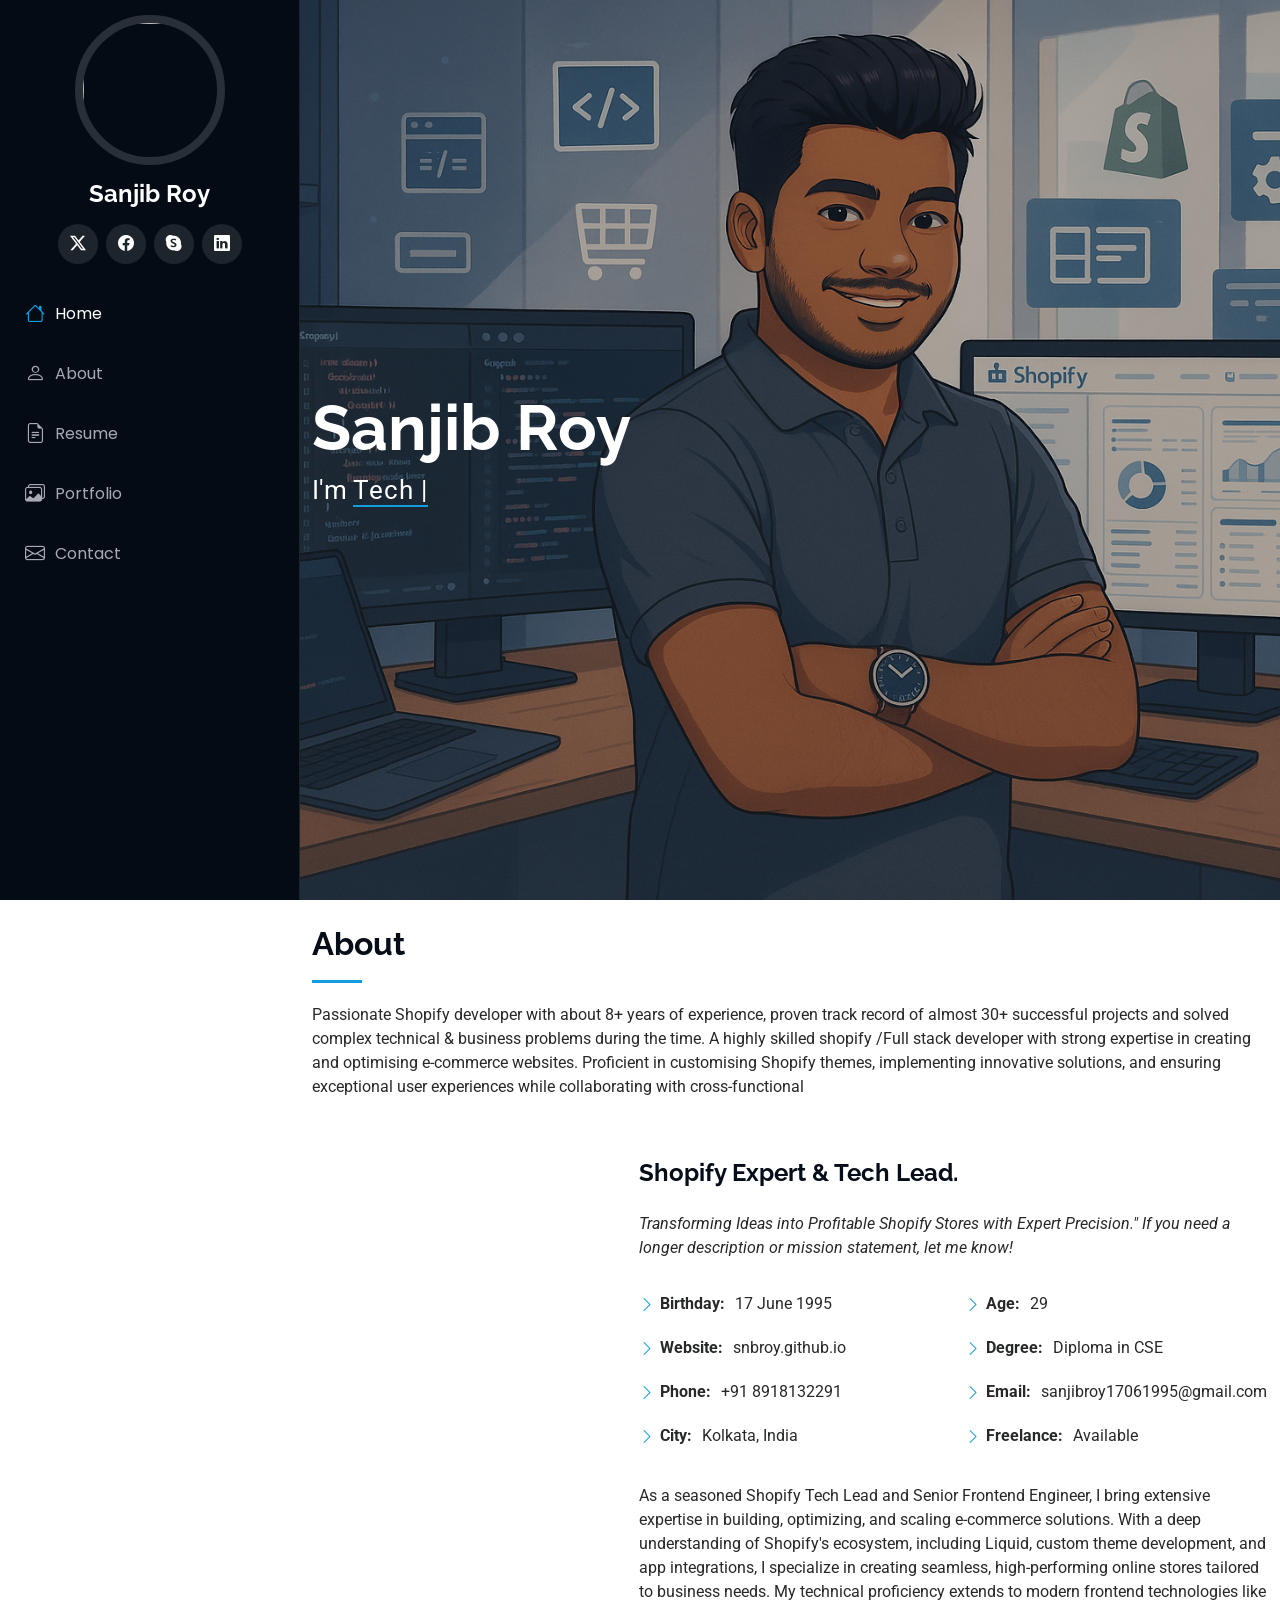
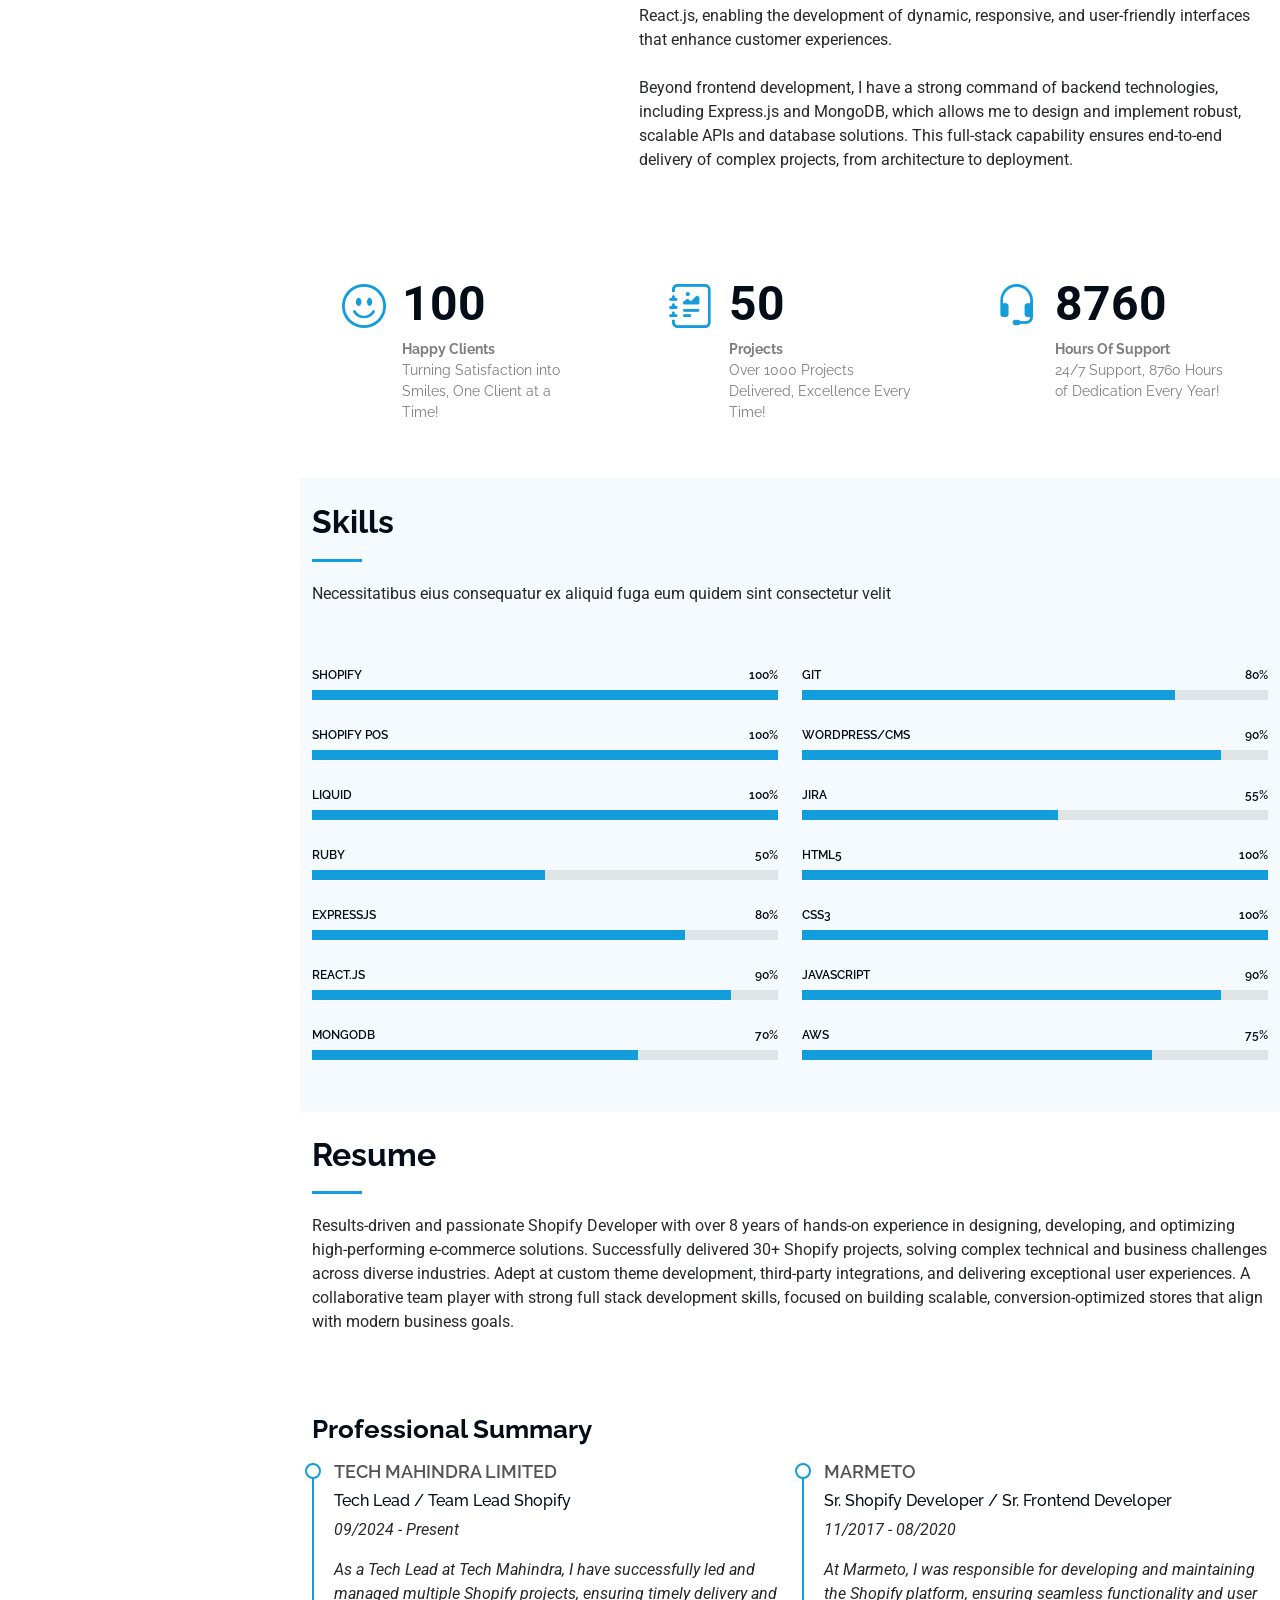
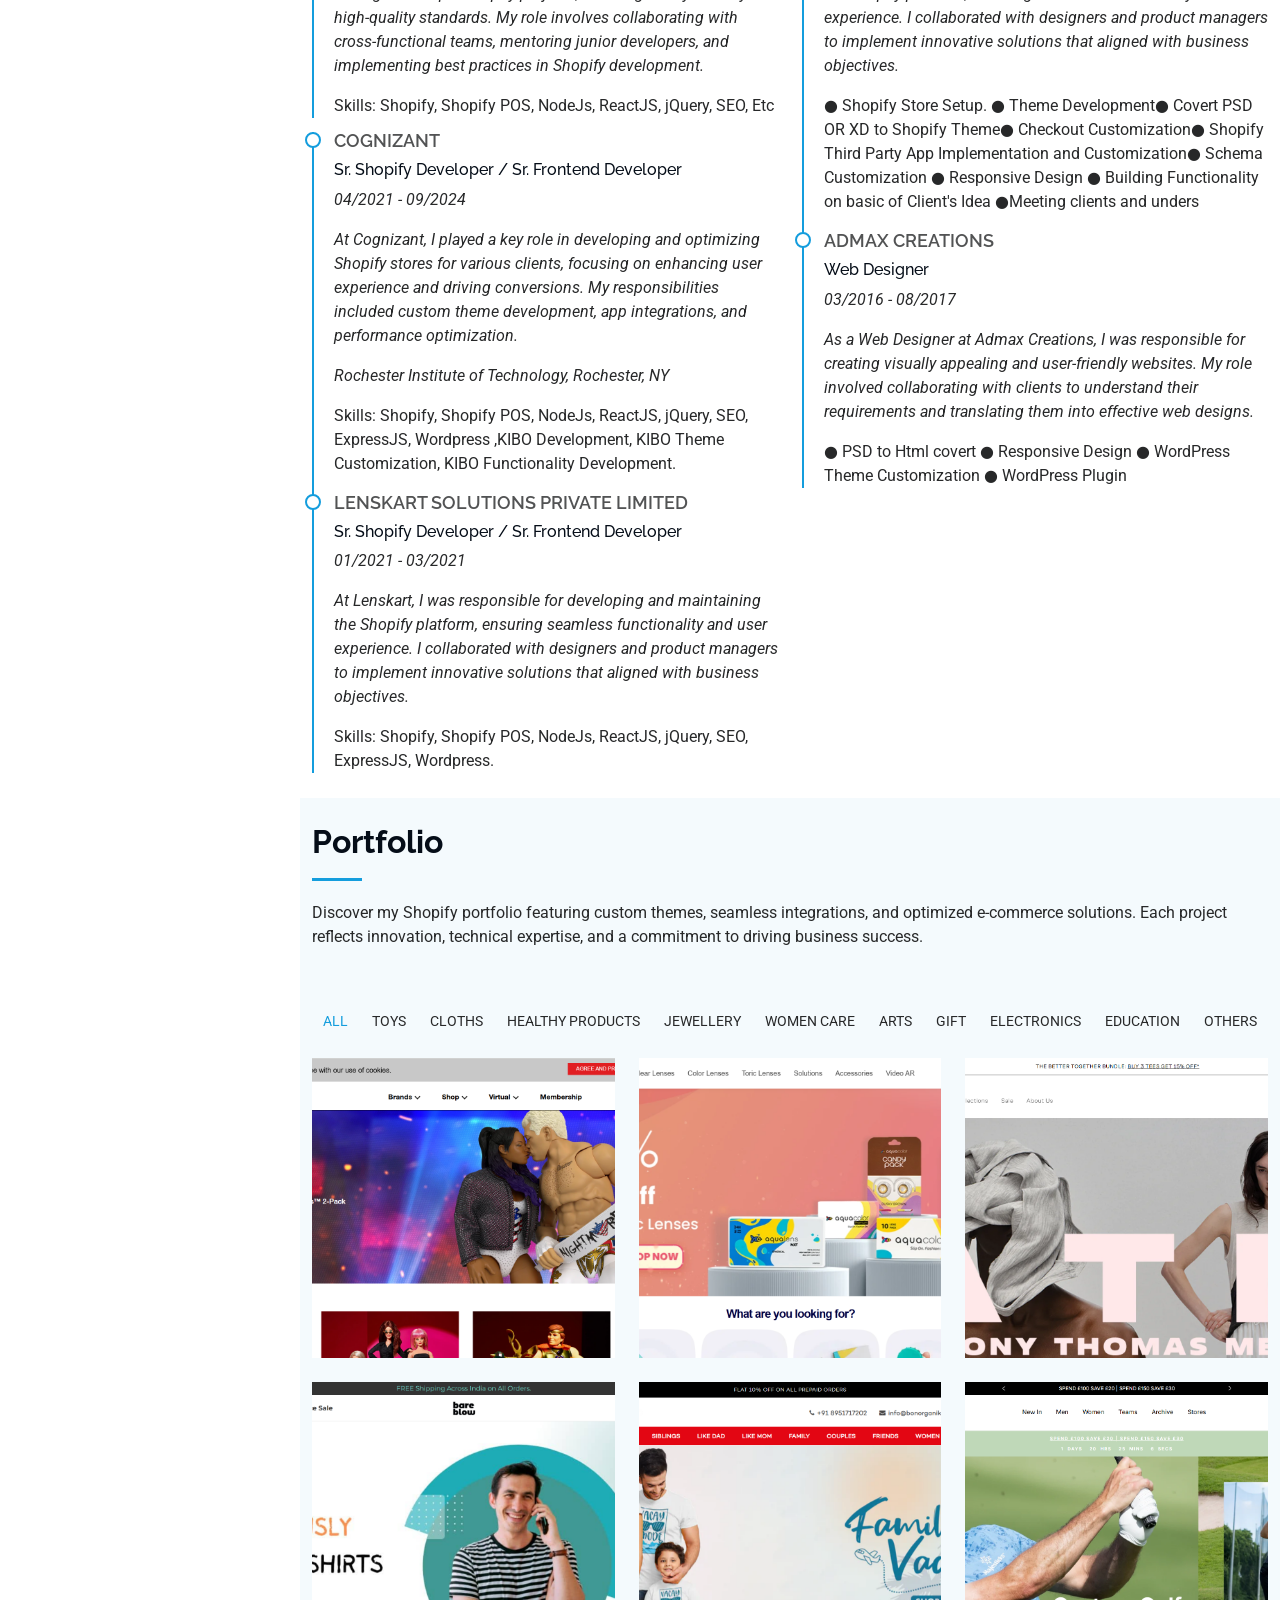
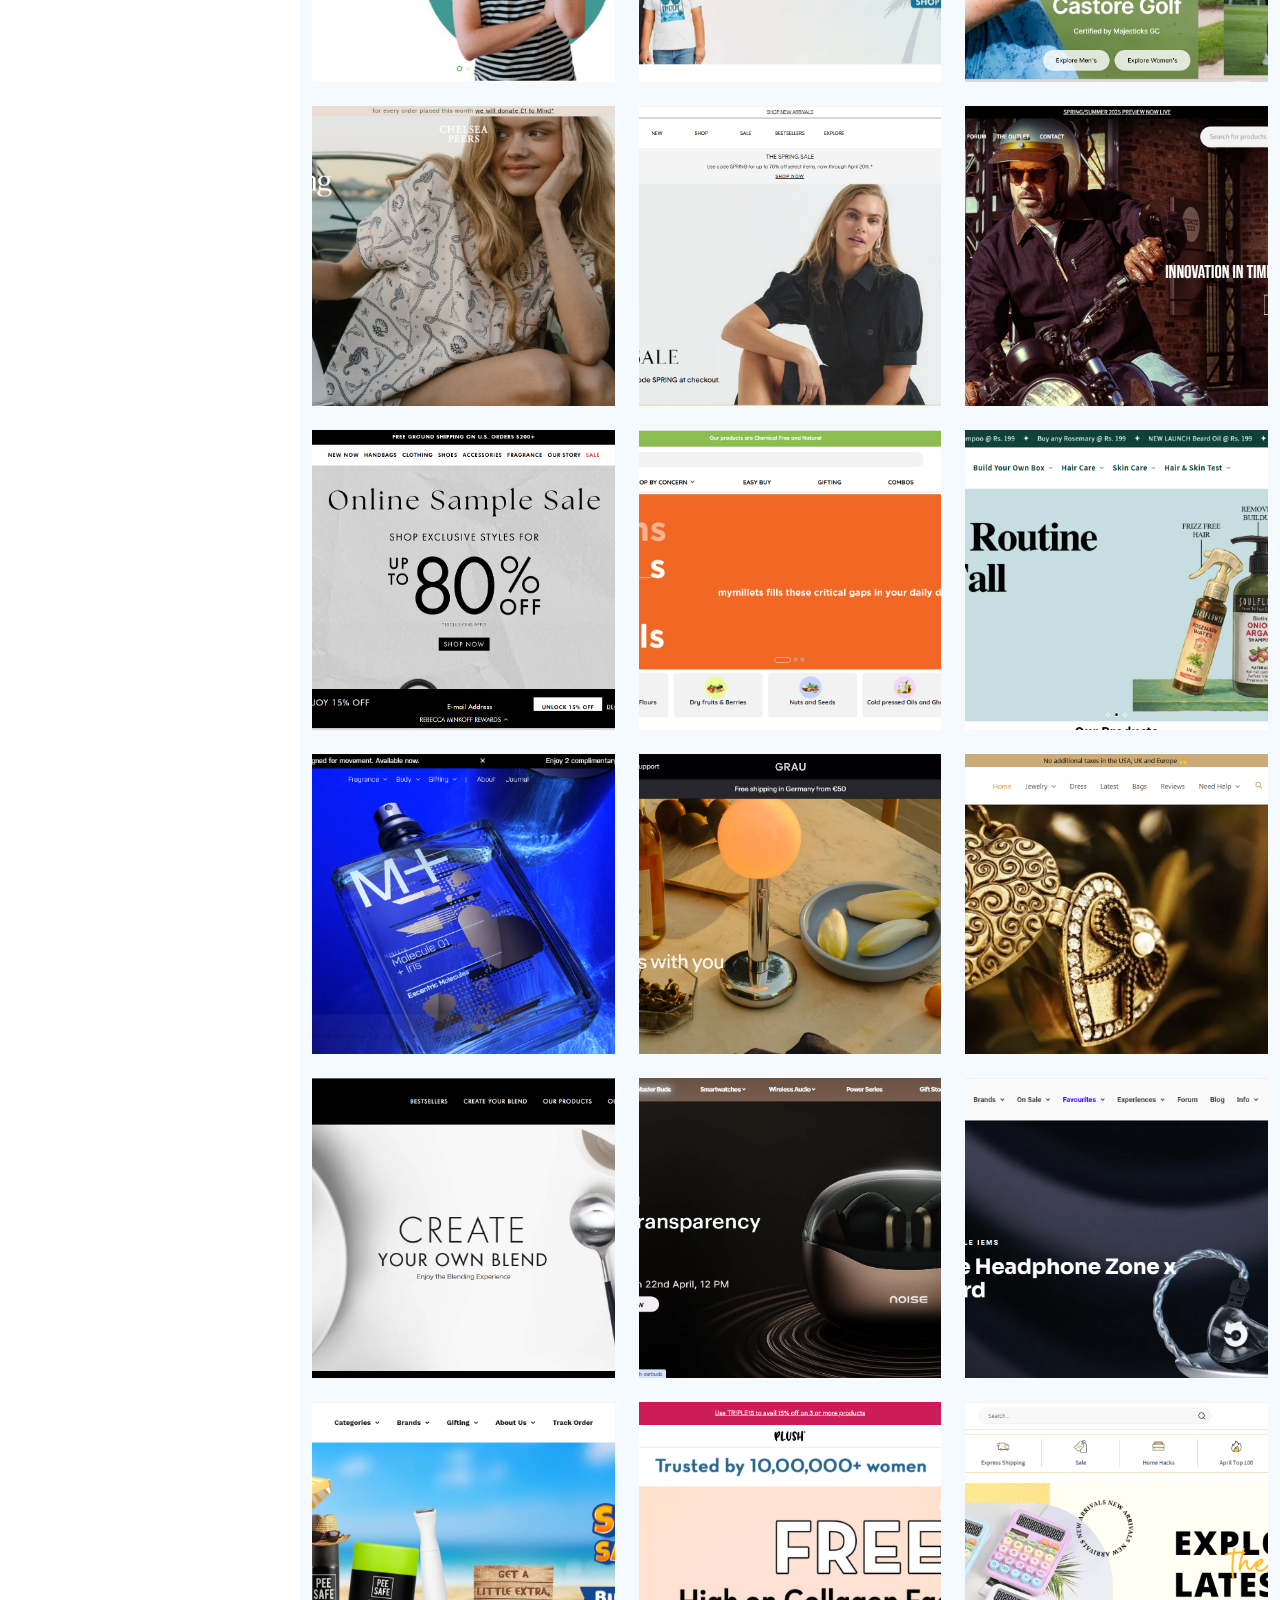
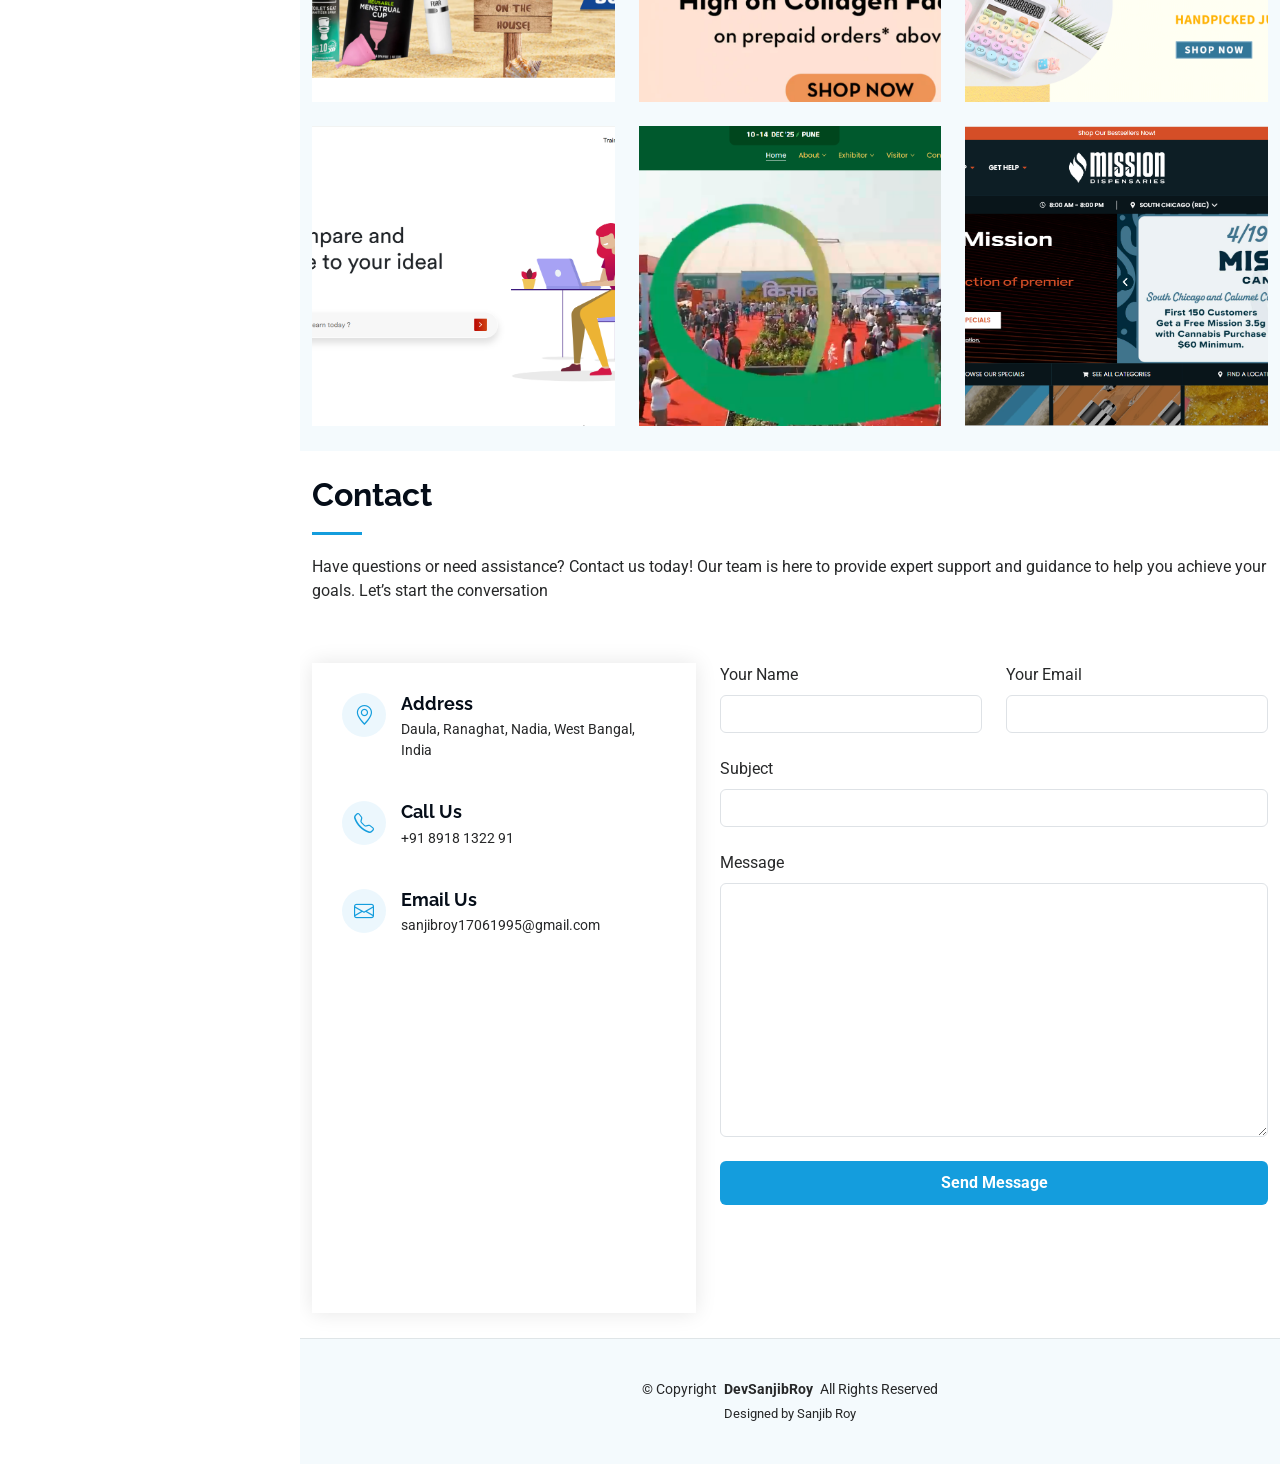
==== index.html @ a6d6879d "Initial commit" ====
<!DOCTYPE html>
<html lang="en">

<head>
  <meta charset="utf-8">
  <meta content="width=device-width, initial-scale=1.0" name="viewport">
  <title>SANJIB ROY</title>
  <meta content="" name="description">
  <meta content="" name="keywords">

  <!-- Favicons -->
  <link href="assets/img/Logo/logob.png" rel="icon">
  <link href="assets/img/Logo/logob.png" rel="apple-touch-icon">

  <!-- Fonts -->
  <link href="https://fonts.googleapis.com" rel="preconnect">
  <link href="https://fonts.gstatic.com" rel="preconnect" crossorigin>
  <link
    href="https://fonts.googleapis.com/css2?family=Roboto:ital,wght@0,100;0,300;0,400;0,500;0,700;0,900;1,100;1,300;1,400;1,500;1,700;1,900&family=Poppins:ital,wght@0,100;0,200;0,300;0,400;0,500;0,600;0,700;0,800;0,900;1,100;1,200;1,300;1,400;1,500;1,600;1,700;1,800;1,900&family=Raleway:ital,wght@0,100;0,200;0,300;0,400;0,500;0,600;0,700;0,800;0,900;1,100;1,200;1,300;1,400;1,500;1,600;1,700;1,800;1,900&display=swap"
    rel="stylesheet">

  <!-- Vendor CSS Files -->
  <link href="assets/vendor/bootstrap/css/bootstrap.min.css" rel="stylesheet">
  <link href="assets/vendor/bootstrap-icons/bootstrap-icons.css" rel="stylesheet">
  <link href="assets/vendor/aos/aos.css" rel="stylesheet">
  <link href="assets/vendor/glightbox/css/glightbox.min.css" rel="stylesheet">
  <link href="assets/vendor/swiper/swiper-bundle.min.css" rel="stylesheet">

  <!-- Main CSS File -->
  <link href="assets/css/main.css" rel="stylesheet">

</head>

<body class="index-page">

  <header id="header" class="header dark-background d-flex flex-column">
    <i class="header-toggle d-xl-none bi bi-list"></i>

    <div class="profile-img">
      <img src="assets/img/my-profile-img.jpg" alt="" class="img-fluid rounded-circle">
    </div>

    <a href="index.html" class="logo d-flex align-items-center justify-content-center">
      <!-- Uncomment the line below if you also wish to use an image logo -->
      <!-- <img src="assets/img/Logo/logob.png" alt=""> -->
      <h1 class="sitename">Sanjib Roy</h1>
    </a>

    <div class="social-links text-center">
      <a href="https://x.com/SanjibRoy133916" class="twitter"><i class="bi bi-twitter-x"></i></a>
      <a href="https://www.facebook.com/profile.php?id=61566955002980" class="facebook"><i class="bi bi-facebook"></i></a>
      <a href="live:.cid.7a4bb0bb41f793a1" class="google-plus"><i class="bi bi-skype"></i></a>
      <a href="https://www.linkedin.com/in/sanjib-r-834947100/" class="linkedin"><i class="bi bi-linkedin"></i></a>
    </div>

    <nav id="navmenu" class="navmenu">
      <ul>
        <li><a href="#hero" class="active"><i class="bi bi-house navicon"></i>Home</a></li>
        <li><a href="#about"><i class="bi bi-person navicon"></i> About</a></li>
        <li><a href="#resume"><i class="bi bi-file-earmark-text navicon"></i> Resume</a></li>
        <li><a href="#portfolio"><i class="bi bi-images navicon"></i> Portfolio</a></li>
        <li><a href="#contact"><i class="bi bi-envelope navicon"></i> Contact</a></li>
      </ul>
    </nav>

  </header>

  <main class="main">

    <!-- Hero Section -->
    <section id="hero" class="hero section dark-background">

      <img src="assets/img/hero-bg2.png" alt="" data-aos="fade-in" class="">

      <div class="container" data-aos="fade-up" data-aos-delay="100">
        <h2>Sanjib Roy</h2>
        <p>I'm <span class="typed"
            data-typed-items="Tech Lead, Shopify Expert, Developer, Freelancer, Front-End Developer">Shopify
            Expert</span><span class="typed-cursor typed-cursor--blink" aria-hidden="true"></span><span
            class="typed-cursor typed-cursor--blink" aria-hidden="true"></span></p>
      </div>

    </section><!-- /Hero Section -->

    <!-- About Section -->
    <section id="about" class="about section">

      <!-- Section Title -->
      <div class="container section-title" data-aos="fade-up">
        <h2>About</h2>
        <p>Passionate Shopify developer with about 8+ years of experience, proven track record of almost 30+ successful
          projects and solved complex technical & business problems during the time. A highly skilled shopify /Full
          stack
          developer with strong expertise in creating and optimising e-commerce websites. Proficient in customising
          Shopify themes, implementing innovative solutions, and ensuring exceptional user experiences while
          collaborating with cross-functional</p>
      </div><!-- End Section Title -->

      <div class="container" data-aos="fade-up" data-aos-delay="100">

        <div class="row gy-4 justify-content-center">
          <div class="col-lg-4">
            <img src="assets/img/my-profile-img.jpg" class="img-fluid" alt="">
          </div>
          <div class="col-lg-8 content">
            <h2>Shopify Expert &amp; Tech Lead.</h2>
            <p class="fst-italic py-3">
              Transforming Ideas into Profitable Shopify Stores with Expert Precision."
              If you need a longer description or mission statement, let me know!
            </p>
            <div class="row">
              <div class="col-lg-6">
                <ul>
                  <li><i class="bi bi-chevron-right"></i> <strong>Birthday:</strong> <span>17 June 1995</span></li>
                  <li><i class="bi bi-chevron-right"></i> <strong>Website:</strong> <span>snbroy.github.io</span></li>
                  <li><i class="bi bi-chevron-right"></i> <strong>Phone:</strong> <span>+91 8918132291</span></li>
                  <li><i class="bi bi-chevron-right"></i> <strong>City:</strong> <span>Kolkata, India</span></li>
                </ul>
              </div>
              <div class="col-lg-6">
                <ul>
                  <li><i class="bi bi-chevron-right"></i> <strong>Age:</strong> <span>29</span></li>
                  <li><i class="bi bi-chevron-right"></i> <strong>Degree:</strong> <span>Diploma in CSE</span></li>
                  <li><i class="bi bi-chevron-right"></i> <strong>Email:</strong>
                    <span>sanjibroy17061995@gmail.com</span></li>
                  <li><i class="bi bi-chevron-right"></i> <strong>Freelance:</strong> <span>Available</span></li>
                </ul>
              </div>
            </div>
            <p class="py-3">
              As a seasoned Shopify Tech Lead and Senior Frontend Engineer, I bring extensive expertise in building,
              optimizing, and scaling e-commerce solutions.
              With a deep understanding of Shopify's ecosystem, including Liquid, custom theme development, and app
              integrations, I specialize in creating seamless,
              high-performing online stores tailored to business needs. My technical proficiency extends to modern
              frontend technologies like React.js,
              enabling the development of dynamic, responsive, and user-friendly interfaces that enhance customer
              experiences.<br /><br />

              Beyond frontend development, I have a strong command of backend technologies, including Express.js and
              MongoDB,
              which allows me to design and implement robust, scalable APIs and database solutions. This full-stack
              capability
              ensures end-to-end delivery of complex projects, from architecture to deployment.
            </p>
          </div>
        </div>

      </div>

    </section><!-- /About Section -->

    <!-- Stats Section -->
    <section id="stats" class="stats section">

      <div class="container" data-aos="fade-up" data-aos-delay="100">

        <div class="row gy-4">

          <div class="col-lg-4 col-md-6">
            <div class="stats-item">
              <i class="bi bi-emoji-smile"></i>
              <span data-purecounter-start="0" data-purecounter-end="100" data-purecounter-duration="1"
                class="purecounter"></span>
              <p><strong>Happy Clients</strong><br /> <span>Turning Satisfaction into Smiles, One Client at a
                  Time!</span></p>
            </div>
          </div><!-- End Stats Item -->

          <div class="col-lg-4 col-md-6">
            <div class="stats-item">
              <i class="bi bi-journal-richtext"></i>
              <span data-purecounter-start="0" data-purecounter-end="50" data-purecounter-duration="1"
                class="purecounter"></span>
              <p><strong>Projects</strong> <br /><span>Over 1000 Projects Delivered, Excellence Every Time!</span></p>
            </div>
          </div><!-- End Stats Item -->

          <div class="col-lg-4 col-md-6">
            <div class="stats-item">
              <i class="bi bi-headset"></i>
              <span data-purecounter-start="0" data-purecounter-end="8760" data-purecounter-duration="1"
                class="purecounter"></span>
              <p><strong>Hours Of Support</strong> <br /> <span>24/7 Support, 8760 Hours of Dedication Every
                  Year!</span></p>
            </div>
          </div><!-- End Stats Item -->

        </div>

      </div>

    </section><!-- /Stats Section -->

    <!-- Skills Section -->
    <section id="skills" class="skills section light-background">

      <!-- Section Title -->
      <div class="container section-title" data-aos="fade-up">
        <h2>Skills</h2>
        <p>Necessitatibus eius consequatur ex aliquid fuga eum quidem sint consectetur velit</p>
      </div><!-- End Section Title -->

      <div class="container" data-aos="fade-up" data-aos-delay="100">

        <div class="row skills-content skills-animation">

          <div class="col-lg-6">

            <div class="progress">
              <span class="skill"><span>SHOPIFY</span> <i class="val">100%</i></span>
              <div class="progress-bar-wrap">
                <div class="progress-bar" role="progressbar" aria-valuenow="100" aria-valuemin="0" aria-valuemax="100">
                </div>
              </div>
            </div>
            <div class="progress">
              <span class="skill"><span>SHOPIFY POS</span> <i class="val">100%</i></span>
              <div class="progress-bar-wrap">
                <div class="progress-bar" role="progressbar" aria-valuenow="100" aria-valuemin="0" aria-valuemax="100">
                </div>
              </div>
            </div>
            <div class="progress">
              <span class="skill"><span>LIQUID</span> <i class="val">100%</i></span>
              <div class="progress-bar-wrap">
                <div class="progress-bar" role="progressbar" aria-valuenow="100" aria-valuemin="0" aria-valuemax="100">
                </div>
              </div>
            </div>
            <div class="progress">
              <span class="skill"><span>RUBY</span> <i class="val">50%</i></span>
              <div class="progress-bar-wrap">
                <div class="progress-bar" role="progressbar" aria-valuenow="50" aria-valuemin="0" aria-valuemax="100">
                </div>
              </div>
            </div>
            <div class="progress">
              <span class="skill"><span>EXPRESSJS</span> <i class="val">80%</i></span>
              <div class="progress-bar-wrap">
                <div class="progress-bar" role="progressbar" aria-valuenow="80" aria-valuemin="0" aria-valuemax="100">
                </div>
              </div>
            </div>
            <div class="progress">
              <span class="skill"><span>REACT.JS</span> <i class="val">90%</i></span>
              <div class="progress-bar-wrap">
                <div class="progress-bar" role="progressbar" aria-valuenow="90" aria-valuemin="0" aria-valuemax="100">
                </div>
              </div>
            </div>
            <div class="progress">
              <span class="skill"><span>MONGODB</span> <i class="val">70%</i></span>
              <div class="progress-bar-wrap">
                <div class="progress-bar" role="progressbar" aria-valuenow="70" aria-valuemin="0" aria-valuemax="100">
                </div>
              </div>
            </div>


          </div>

          <div class="col-lg-6">

            <div class="progress">
              <span class="skill"><span>GIT</span> <i class="val">80%</i></span>
              <div class="progress-bar-wrap">
                <div class="progress-bar" role="progressbar" aria-valuenow="80" aria-valuemin="0" aria-valuemax="100">
                </div>
              </div>
            </div><!-- End Skills Item -->

            <div class="progress">
              <span class="skill"><span>WORDPRESS/CMS</span> <i class="val">90%</i></span>
              <div class="progress-bar-wrap">
                <div class="progress-bar" role="progressbar" aria-valuenow="90" aria-valuemin="0" aria-valuemax="100">
                </div>
              </div>
            </div><!-- End Skills Item -->

            <div class="progress">
              <span class="skill"><span>JIRA</span> <i class="val">55%</i></span>
              <div class="progress-bar-wrap">
                <div class="progress-bar" role="progressbar" aria-valuenow="55" aria-valuemin="0" aria-valuemax="100">
                </div>
              </div>
            </div><!-- End Skills Item -->

            <div class="progress">
              <span class="skill"><span>HTML5</span> <i class="val">100%</i></span>
              <div class="progress-bar-wrap">
                <div class="progress-bar" role="progressbar" aria-valuenow="100" aria-valuemin="0" aria-valuemax="100">
                </div>
              </div>
            </div>
            <div class="progress">
              <span class="skill"><span>CSS3</span> <i class="val">100%</i></span>
              <div class="progress-bar-wrap">
                <div class="progress-bar" role="progressbar" aria-valuenow="100" aria-valuemin="0" aria-valuemax="100">
                </div>
              </div>
            </div>

            <div class="progress">
              <span class="skill"><span>JAVASCRIPT</span> <i class="val">90%</i></span>
              <div class="progress-bar-wrap">
                <div class="progress-bar" role="progressbar" aria-valuenow="90" aria-valuemin="0" aria-valuemax="100">
                </div>
              </div>
            </div><!-- End Skills Item -->

            <div class="progress">
              <span class="skill"><span>AWS</span> <i class="val">75%</i></span>
              <div class="progress-bar-wrap">
                <div class="progress-bar" role="progressbar" aria-valuenow="75" aria-valuemin="0" aria-valuemax="100">
                </div>
              </div>
            </div><!-- End Skills Item -->

          </div>

        </div>

      </div>

    </section><!-- /Skills Section -->

    <!-- Resume Section -->
    <section id="resume" class="resume section">

      <!-- Section Title -->
      <div class="container section-title" data-aos="fade-up">
        <h2>Resume</h2>
        <p>Results-driven and passionate Shopify Developer with over 8 years of hands-on experience in designing,
          developing, and optimizing high-performing e-commerce solutions. Successfully delivered 30+ Shopify projects,
          solving complex technical and business challenges across diverse industries. Adept at custom theme
          development, third-party integrations, and delivering exceptional user experiences. A collaborative team
          player with strong full stack development skills, focused on building scalable, conversion-optimized stores
          that align with modern business goals.</p>
      </div><!-- End Section Title -->

      <div class="container">

        <div class="row">
          <h3 data-aos="fade-up" data-aos-delay="100" class="resume-title">Professional Summary</h3>
          <div class="col-lg-6" data-aos="fade-up" data-aos-delay="100">
            
            <div class="resume-item pb-0">
              <h4>Tech Mahindra limited</h4>
              <h6>Tech Lead / Team Lead Shopify</h6>
              <p><em>09/2024 - Present</em></p>
              <p><em>As a Tech Lead at Tech Mahindra, I have successfully led and managed multiple Shopify projects,
                  ensuring timely delivery and high-quality standards. My role involves collaborating with
                  cross-functional teams, mentoring junior developers, and implementing best practices in Shopify
                  development.</em></p>
              <p>Skills: Shopify, Shopify POS, NodeJs, ReactJS, jQuery, SEO, Etc</p>
            </div><!-- Edn Resume Item -->

            <div class="resume-item">
              <h4>Cognizant</h4>
              <h6>Sr. Shopify Developer / Sr. Frontend Developer</h6>
              <p><em>04/2021 - 09/2024</em></p>
              <p><em>At Cognizant, I played a key role in developing and optimizing Shopify stores for various clients,
                  focusing on enhancing user experience and driving conversions. My responsibilities included custom
                  theme development, app integrations, and performance optimization.</em></p>
              <p><em>Rochester Institute of Technology, Rochester, NY</em></p>
              <div>Skills: Shopify, Shopify POS, NodeJs, ReactJS, jQuery, SEO, ExpressJS, Wordpress ,KIBO Development, KIBO Theme Customization, KIBO Functionality Development.</div>
            </div><!-- Edn Resume Item -->

            <div class="resume-item">
              <h4>LENSKART SOLUTIONS PRIVATE LIMITED</h4>
              <h6>Sr. Shopify Developer / Sr. Frontend Developer</h6>
              <p><em>01/2021 - 03/2021</em></p>
              <p><em>At Lenskart, I was responsible for developing and maintaining the Shopify platform, ensuring seamless
                  functionality and user experience. I collaborated with designers and product managers to implement
                  innovative solutions that aligned with business objectives.</em></p>
              <div>Skills: Shopify, Shopify POS, NodeJs, ReactJS, jQuery, SEO, ExpressJS, Wordpress.</div>
            </div><!-- Edn Resume Item -->

          </div>

          <div class="col-lg-6" data-aos="fade-up" data-aos-delay="200">
            <div class="resume-item">
              <h4>Marmeto</h4>
              <h6>Sr. Shopify Developer / Sr. Frontend Developer</h6>
              <p><em>11/2017 - 08/2020</em></p>
              <p><em>At Marmeto, I was responsible for developing and maintaining the Shopify platform, ensuring seamless
                  functionality and user experience. I collaborated with designers and product managers to implement
                  innovative solutions that aligned with business objectives.</em></p>

              <div> ● Shopify Store Setup. ● Theme Development● Covert PSD OR XD to Shopify Theme● Checkout
                Customization● Shopify Third Party App Implementation and Customization● Schema Customization ●
                Responsive Design ● Building Functionality on basic of Client's Idea ●Meeting clients and unders </div>
              
            </div><!-- Edn Resume Item -->

            <div class="resume-item">
              <h4>Admax Creations</h4>
              <h6>Web Designer</h6>
              <p><em>03/2016 - 08/2017</em></p>
              <p><em>As a Web Designer at Admax Creations, I was responsible for creating visually appealing and user-friendly
                  websites. My role involved collaborating with clients to understand their requirements and translating
                  them into effective web designs.</em></p>
              <div>
                ● PSD to Html covert ● Responsive Design ● WordPress Theme Customization ● WordPress Plugin
              </div>
            </div><!-- Edn Resume Item -->

          </div>

        </div>

      </div>

    </section><!-- /Resume Section -->

    <!-- Portfolio Section -->
    <section id="portfolio" class="portfolio section light-background">

      <!-- Section Title -->
      <div class="container section-title" data-aos="fade-up">
        <h2>Portfolio</h2>
        <p>Discover my Shopify portfolio featuring custom themes, seamless integrations, and optimized e-commerce solutions. Each project reflects innovation, technical expertise, and a commitment to driving business success.</p>
      </div><!-- End Section Title -->

      <div class="container">

        <div class="isotope-layout" data-default-filter="*"  data-sort="original-order">

          <ul class="portfolio-filters isotope-filters" data-aos="fade-up" data-aos-delay="100">
            <li data-filter="*" class="filter-active">All</li>
            <li data-filter=".filter-toy">Toys</li>
            <li data-filter=".filter-cloths">Cloths</li>
            <li data-filter=".filter-healthy">Healthy Products</li>
            <li data-filter=".filter-jewellery">Jewellery</li>
            <li data-filter=".filter-women-care">Women Care</li>
            <li data-filter=".filter-arts">Arts</li>
            <li data-filter=".filter-gift">Gift</li>
            <li data-filter=".filter-electronics">Electronics</li>
            <li data-filter=".filter-education">Education</li>
            <li data-filter=".filter-others">Others</li>
          </ul><!-- End Portfolio Filters -->

          <div class="row gy-4 isotope-container" data-aos="fade-up" data-aos-delay="200">

            <div class="col-lg-4 col-md-6 portfolio-item isotope-item filter-toy">
              <div class="portfolio-content h-100">
                <img src="assets/img/portfolio/mattelCreations.png" height="300" class="img-mattel" alt="">
                <div class="portfolio-info">
                  <h4>Shopify Plus</h4>
                  <p>Welcome to Mattel Creations, an elevated collector platform that offers a canvas for the most innovative creators of today and tomorrow to tinker with.</p>
                  <a href="assets/img/portfolio/mattelCreations.png" title="mattelCreations" data-gallery="portfolio-gallery-toy"
                    class="glightbox preview-link"><i class="bi bi-zoom-in"></i></a>
                  <a href="https://creations.mattel.com/" title="More Details" class="details-link"><i
                      class="bi bi-link-45deg"></i></a>
                </div>
              </div>
            </div><!-- End Portfolio Item -->

            <div class="col-lg-4 col-md-6 portfolio-item isotope-item filter-others">
              <div class="portfolio-content h-100">
                <img src="assets/img/portfolio/aqualens.png" class="img-missiondispensaries" alt="">
                <div class="portfolio-info">
                  <h4>Shopify Plus</h4>
                  <p>Looking for comfy Color Contact Lenses with power? Shop Aqualens and see the difference. Buy Aqualens color lenses | Free solution .</p>
                  <a href="assets/img/portfolio/aqualens.png" title="missiondispensaries" data-gallery="portfolio-gallery-others"
                    class="glightbox preview-link"><i class="bi bi-zoom-in"></i></a>
                  <a href="https://aqualens.in/" title="More Details" class="details-link"><i
                      class="bi bi-link-45deg"></i></a>
                </div>
              </div>
            </div><!-- End Portfolio Item -->

            <div class="col-lg-4 col-md-6 portfolio-item isotope-item filter-cloths">
              <div class="portfolio-content h-100">
                <img src="assets/img/portfolio/atmCollections.png" height="300" class="img-atm" alt="">
                <div class="portfolio-info">
                  <h4>Shopify Plus</h4>
                  <p>Shop the latest collection of clothing from ATM. Discover comfortable and stylish pieces for men and women. Buy 3 tees get 15% off.</p>
                  <a href="assets/img/portfolio/atmCollections.png" title="ATM Collection" data-gallery="portfolio-gallery-cloths"
                    class="glightbox preview-link"><i class="bi bi-zoom-in"></i></a>
                  <a href="https://atmcollection.com/" title="More Details" class="details-link"><i
                      class="bi bi-link-45deg"></i></a>
                </div>
              </div>
            </div><!-- End Portfolio Item -->
            <div class="col-lg-4 col-md-6 portfolio-item isotope-item filter-cloths">
              <div class="portfolio-content h-100">
                <img src="assets/img/portfolio/bearblow.png" class="img-atm" alt="">
                <div class="portfolio-info">
                  <h4>Shopify Plus</h4>
                  <p>Buy Men's Boxer Shorts | T-Shirts | Joggers | Brief |Trunk | Women's Dresses & Lazewear - Bareblow.com.</p>
                  <a href="assets/img/portfolio/bearblow.png" title="ATM Collection" data-gallery="portfolio-gallery-cloths"
                    class="glightbox preview-link"><i class="bi bi-zoom-in"></i></a>
                  <a href="https://www.bareblow.com/" title="More Details" class="details-link"><i
                      class="bi bi-link-45deg"></i></a>
                </div>
              </div>
            </div><!-- End Portfolio Item -->
            <div class="col-lg-4 col-md-6 portfolio-item isotope-item filter-cloths">
              <div class="portfolio-content h-100">
                <img src="assets/img/portfolio/bornorganic.png" class="img-atm" alt="">
                <div class="portfolio-info">
                  <h4>Shopify Plus</h4>
                  <p>BonOrganik.in I Matching Outfits For Every Body I Best Gift Ever.</p>
                  <a href="assets/img/portfolio/bornorganic.png" title="bornorganic" data-gallery="portfolio-gallery-cloths"
                    class="glightbox preview-link"><i class="bi bi-zoom-in"></i></a>
                  <a href="https://www.bonorganik.in/" title="More Details" class="details-link"><i
                      class="bi bi-link-45deg"></i></a>
                </div>
              </div>
            </div><!-- End Portfolio Item -->
            <div class="col-lg-4 col-md-6 portfolio-item isotope-item filter-cloths">
              <div class="portfolio-content h-100">
                <img src="assets/img/portfolio/castore.png" class="img-atm" alt="">
                <div class="portfolio-info">
                  <h4>Shopify Plus</h4>
                  <p>Castore exists to create expertly engineered sportswear for every athlete worldwide – through precision performance features.</p>
                  <a href="assets/img/portfolio/castore.png" title="castore" data-gallery="portfolio-gallery-cloths"
                    class="glightbox preview-link"><i class="bi bi-zoom-in"></i></a>
                  <a href="https://www.castore.com/" title="More Details" class="details-link"><i
                      class="bi bi-link-45deg"></i></a>
                </div>
              </div>
            </div><!-- End Portfolio Item -->
            <div class="col-lg-4 col-md-6 portfolio-item isotope-item filter-cloths">
              <div class="portfolio-content h-100">
                <img src="assets/img/portfolio/chelseapeers.png" class="img-atm" alt="">
                <div class="portfolio-info">
                  <h4>Shopify Plus</h4>
                  <p>Beautifully crafted nightwear, loungewear and swimwear designed to bring the perfect balance of comfort and style to your downtime.</p>
                  <a href="assets/img/portfolio/chelseapeers.png" title="chelseapeers" data-gallery="portfolio-gallery-cloths"
                    class="glightbox preview-link"><i class="bi bi-zoom-in"></i></a>
                  <a href="https://www.chelseapeers.com/" title="More Details" class="details-link"><i
                      class="bi bi-link-45deg"></i></a>
                </div>
              </div>
            </div><!-- End Portfolio Item -->
            <div class="col-lg-4 col-md-6 portfolio-item isotope-item filter-cloths">
              <div class="portfolio-content h-100">
                <img src="assets/img/portfolio/dereklam.png" class="img-atm" alt="">
                <div class="portfolio-info">
                  <h4>Shopify Plus</h4>
                  <p>Shop designer clothes & handbag collections from the Official Derek Lam Online Store. Discover trendy fashion for women. Free shipping available!.</p>
                  <a href="assets/img/portfolio/dereklam.png" title="dereklam" data-gallery="portfolio-gallery-cloths"
                    class="glightbox preview-link"><i class="bi bi-zoom-in"></i></a>
                  <a href="https://www.dereklam.com/" title="More Details" class="details-link"><i
                      class="bi bi-link-45deg"></i></a>
                </div>
              </div>
            </div><!-- End Portfolio Item -->
            <div class="col-lg-4 col-md-6 portfolio-item isotope-item filter-cloths">
              <div class="portfolio-content h-100">
                <img src="assets/img/portfolio/iron-heart.png" class="img-atm" alt="">
                <div class="portfolio-info">
                  <h4>Shopify Plus</h4>
                  <p>Shop all bottoms, straight cut, super slim cut, slim cut, tapered cut, chinos, workpants & overalls, shorts, jackets, type I II & III denim, biker leather.</p>
                  <a href="assets/img/portfolio/iron-heart.png" title="iron-heart" data-gallery="portfolio-gallery-cloths"
                    class="glightbox preview-link"><i class="bi bi-zoom-in"></i></a>
                  <a href="https://ironheart.co.uk/" title="More Details" class="details-link"><i
                      class="bi bi-link-45deg"></i></a>
                </div>
              </div>
            </div><!-- End Portfolio Item -->
            <div class="col-lg-4 col-md-6 portfolio-item isotope-item filter-cloths">
              <div class="portfolio-content h-100">
                <img src="assets/img/portfolio/rebecca-minkoff.png" class="img-atm" alt="">
                <div class="portfolio-info">
                  <h4>Shopify Plus</h4>
                  <p>Sign up for RM REWARDS and earn points on every purchase. SHOP OUR ONLINE SAMPLE SALE FOR UP TO 80% OFF EXCLUSIVE STYLES! New Now · Handbags · Clothing.</p>
                  <a href="assets/img/portfolio/rebecca-minkoff.png" title="rebecca-minkoff" data-gallery="portfolio-gallery-cloths"
                    class="glightbox preview-link"><i class="bi bi-zoom-in"></i></a>
                  <a href="https://www.rebeccaminkoff.com/" title="More Details" class="details-link"><i
                      class="bi bi-link-45deg"></i></a>
                </div>
              </div>
            </div><!-- End Portfolio Item -->

            <div class="col-lg-4 col-md-6 portfolio-item isotope-item filter-healthy">
              <div class="portfolio-content h-100">
                <img src="assets/img/portfolio/mymillets.png" class="img-mymillets" alt="">
                <div class="portfolio-info">
                  <h4>Shopify Plus</h4>
                  <p>From last four years, mymillets.com has been our destination for Dryfruits, Nuts, Energy bars, variety of Millets, Honey,Gulkhand and batter mixes as well.</p>
                  <a href="assets/img/portfolio/mymillets.png" title="mymillets" data-gallery="portfolio-gallery-healthy"
                    class="glightbox preview-link"><i class="bi bi-zoom-in"></i></a>
                  <a href="https://www.mymillets.com/" title="More Details" class="details-link"><i
                      class="bi bi-link-45deg"></i></a>
                </div>
              </div>
            </div><!-- End Portfolio Item -->
            <div class="col-lg-4 col-md-6 portfolio-item isotope-item filter-healthy">
              <div class="portfolio-content h-100">
                <img src="assets/img/portfolio/soulflower.png" class="img-soulflower" alt="">
                <div class="portfolio-info">
                  <h4>Shopify Plus</h4>
                  <p>Experience the best of nature with Soul flower organic beauty essentials. Discover the power of nature pure and organic skincare products.</p>
                  <a href="assets/img/portfolio/soulflower.png" title="soulflower" data-gallery="portfolio-gallery-healthy"
                    class="glightbox preview-link"><i class="bi bi-zoom-in"></i></a>
                  <a href="https://www.soulflower.in/" title="More Details" class="details-link"><i
                      class="bi bi-link-45deg"></i></a>
                </div>
              </div>
            </div><!-- End Portfolio Item -->
            <div class="col-lg-4 col-md-6 portfolio-item isotope-item filter-healthy">
              <div class="portfolio-content h-100">
                <img src="assets/img/portfolio/escentric.png" class="img-soulflower" alt="">
                <div class="portfolio-info">
                  <h4>Shopify Plus</h4>
                  <p>Language · Escentric · Escentric. Escentric fragrances highlight the unique character of aroma-molecules. · Molecule · Molecule. Molecule fragrances contain no</p>
                  <a href="assets/img/portfolio/escentric.png" title="escentric" data-gallery="portfolio-gallery-healthy"
                    class="glightbox preview-link"><i class="bi bi-zoom-in"></i></a>
                  <a href="https://www.escentric.com/" title="More Details" class="details-link"><i
                      class="bi bi-link-45deg"></i></a>
                </div>
              </div>
            </div><!-- End Portfolio Item -->

            <div class="col-lg-4 col-md-6 portfolio-item isotope-item filter-arts">
              <div class="portfolio-content h-100">
                <img src="assets/img/portfolio/grauArt.png" class="img-soulflower" alt="">
                <div class="portfolio-info">
                  <h4>Shopify Plus</h4>
                  <p>GRAU uses the inspiration of good light to improve your well-being at home, at work and on the go - Visit the official GRAU shop.</p>
                  <a href="assets/img/portfolio/grauArt.png" title="grauArt" data-gallery="portfolio-gallery-atrs"
                    class="glightbox preview-link"><i class="bi bi-zoom-in"></i></a>
                  <a href="https://www.grau.art/" title="More Details" class="details-link"><i
                      class="bi bi-link-45deg"></i></a>
                </div>
              </div>
            </div><!-- End Portfolio Item -->
            

            <div class="col-lg-4 col-md-6 portfolio-item isotope-item filter-jewellery">
              <div class="portfolio-content h-100">
                <img src="assets/img/portfolio/anshulbijoux.png" class="img-atm" alt="">
                <div class="portfolio-info">
                  <h4>WordPress</h4>
                  <p>Shop by categories: Necklace, Earring, Bangles, Ring, Ngalam, Zirconia, Necklace Bags, Chiffon, Kaftan, Spandex, Kaftan, Perlage, All Gold, All Zirconia.</p>
                  <a href="assets/img/portfolio/anshulbijoux.png" title="ATM Collection" data-gallery="portfolio-gallery-jewellery"
                    class="glightbox preview-link"><i class="bi bi-zoom-in"></i></a>
                  <a href="https://www.anshulbijoux.com/" title="More Details" class="details-link"><i
                      class="bi bi-link-45deg"></i></a>
                </div>
              </div>
            </div><!-- End Portfolio Item -->
            <div class="col-lg-4 col-md-6 portfolio-item isotope-item filter-jewellery">
              <div class="portfolio-content h-100">
                <img src="assets/img/portfolio/emulsion.png" class="img-atm" alt="">
                <div class="portfolio-info">
                  <h4>Shopify Plus</h4>
                  <p>Looking for skin, body and hair care products that are unique? Emulsion specializes in the ability to customize skin care products and formula bases for all.</p>
                  <a href="assets/img/portfolio/emulsion.png" title="Emulsion" data-gallery="portfolio-gallery-jewellery"
                    class="glightbox preview-link"><i class="bi bi-zoom-in"></i></a>
                  <a href="https://emulsion.co.uk/" title="More Details" class="details-link"><i
                      class="bi bi-link-45deg"></i></a>
                </div>
              </div>
            </div><!-- End Portfolio Item -->

            <div class="col-lg-4 col-md-6 portfolio-item isotope-item filter-electronics">
              <div class="portfolio-content h-100">
                <img src="assets/img/portfolio/gonoise.png" class="img-atm" alt="">
                <div class="portfolio-info">
                  <h4>Shopify Plus</h4>
                  <p>Exclusive Discount Ends Today — Grab the best deals on smart watches, wireless earbuds, & more! Get your next smart.</p>
                  <a href="assets/img/portfolio/gonoise.png" title="gonoise" data-gallery="portfolio-gallery-electronics"
                    class="glightbox preview-link"><i class="bi bi-zoom-in"></i></a>
                  <a href="https://www.gonoise.com/" title="More Details" class="details-link"><i
                      class="bi bi-link-45deg"></i></a>
                </div>
              </div>
            </div><!-- End Portfolio Item -->
            <div class="col-lg-4 col-md-6 portfolio-item isotope-item filter-electronics">
              <div class="portfolio-content h-100">
                <img src="assets/img/portfolio/headphoneZone.png" class="img-atm" alt="">
                <div class="portfolio-info">
                  <h4>Shopify Plus</h4>
                  <p>3,00,000+ Audiophiles served | 5,00,000+ Headphones Delivered | 125+ World's Best Brands. Now you've Googled Headphone.</p>
                  <a href="assets/img/portfolio/headphoneZone.png" title="headphoneZone" data-gallery="portfolio-gallery-electronics"
                    class="glightbox preview-link"><i class="bi bi-zoom-in"></i></a>
                  <a href="https://www.headphonezone.com/" title="More Details" class="details-link"><i
                      class="bi bi-link-45deg"></i></a>
                </div>
              </div>
            </div><!-- End Portfolio Item -->
            
            
            <div class="col-lg-4 col-md-6 portfolio-item isotope-item filter-women-care">
              <div class="portfolio-content h-100">
                <img src="assets/img/portfolio/peesafe.png" class="img-peesafe" alt="">
                <div class="portfolio-info">
                  <h4>Shopify Plus</h4>
                  <p>Discover Pee Safe, your go-to destination for top-quality hygiene products. Explore our extensive range of solutions in toilet hygiene, menstrual care.</p>
                  <a href="assets/img/portfolio/peesafe.png" title="peesafe" data-gallery="portfolio-gallery-women-care"
                    class="glightbox preview-link"><i class="bi bi-zoom-in"></i></a>
                  <a href="https://www.peesafe.com/" title="More Details" class="details-link"><i
                      class="bi bi-link-45deg"></i></a>
                </div>
              </div>
            </div><!-- End Portfolio Item -->
            <div class="col-lg-4 col-md-6 portfolio-item isotope-item filter-women-care">
              <div class="portfolio-content h-100">
                <img src="assets/img/portfolio/plushforher.png" class="img-peesafe" alt="">
                <div class="portfolio-info">
                  <h4>Shopify Plus</h4>
                  <p>Plush Pads that are kinder to skin & kinder to planet | Pan India Shipping | COD available. Plush Pads so soft & light that you'll forget.</p>
                  <a href="assets/img/portfolio/plushforher.png" title="plushforher" data-gallery="portfolio-gallery-plushforher"
                    class="glightbox preview-link"><i class="bi bi-zoom-in"></i></a>
                  <a href="https://www.plushforher.com/" title="More Details" class="details-link"><i
                      class="bi bi-link-45deg"></i></a>
                </div>
              </div>
            </div><!-- End Portfolio Item -->

            <div class="col-lg-4 col-md-6 portfolio-item isotope-item filter-gift">
              <div class="portfolio-content h-100">
                <img src="assets/img/portfolio/propshop24.png" class="img-propshop24" alt="">
                <div class="portfolio-info">
                  <h4>Shopify Plus</h4>
                  <p>From funky notepads and daily planners to an assorted range of sketch pens, stationery holders, highlighters, roller stamps, personalized journals, and more,</p>
                  <a href="assets/img/portfolio/propshop24.png" title="propshop24" data-gallery="portfolio-gallery-gift"
                    class="glightbox preview-link"><i class="bi bi-zoom-in"></i></a>
                  <a href="https://www.propshop24.com/" title="More Details" class="details-link"><i
                      class="bi bi-link-45deg"></i></a>
                </div>
              </div>
            </div><!-- End Portfolio Item -->

            <div class="col-lg-4 col-md-6 portfolio-item isotope-item filter-education">
              <div class="portfolio-content h-100">
                <img src="assets/img/portfolio/getmeacourse.png" class="img-propshop24" alt="">
                <div class="portfolio-info">
                  <h4>Shopify Plus</h4>
                  <p>Find, compare and subscribe to your ideal courses! Do you have what it takes to be a. Know your career path, learn wisely! Browse the courses</p>
                  <a href="assets/img/portfolio/getmeacourse.png" title="propshop24" data-gallery="portfolio-gallery-education"
                    class="glightbox preview-link"><i class="bi bi-zoom-in"></i></a>
                  <a href="https://www.getmeacourse.com/" title="More Details" class="details-link"><i
                      class="bi bi-link-45deg"></i></a>
                </div>
              </div>
            </div><!-- End Portfolio Item -->

            <div class="col-lg-4 col-md-6 portfolio-item isotope-item filter-others">
              <div class="portfolio-content h-100">
                <img src="assets/img/portfolio/kissanPune.png" class="img-kissanPune" alt="">
                <div class="portfolio-info">
                  <h4>Shopify Plus</h4>
                  <p>KISAN Agri Show is the largest agriculture exhibition in India happening since 1993. The 33th year marks a special journey of KISAN agri expo as it spreads</p>
                  <a href="assets/img/portfolio/kissanPune.png" title="kissanPune" data-gallery="portfolio-gallery-others"
                    class="glightbox preview-link"><i class="bi bi-zoom-in"></i></a>
                  <a href="https://pune.kisan.in/" title="More Details" class="details-link"><i
                      class="bi bi-link-45deg"></i></a>
                </div>
              </div>
            </div><!-- End Portfolio Item -->
            <div class="col-lg-4 col-md-6 portfolio-item isotope-item filter-others">
              <div class="portfolio-content h-100">
                <img src="assets/img/portfolio/missiondispensaries.png" class="img-missiondispensaries" alt="">
                <div class="portfolio-info">
                  <h4>WordPress</h4>
                  <p>Top Sellers · Flower | Mission | Banana Puddintain | 3.5g · Flower | Mission | Banana Puddintain | 3.5g · Flower | Mission | LA Wedding Pop | 3.5g · Flower |</p>
                  <a href="assets/img/portfolio/missiondispensaries.png" title="missiondispensaries" data-gallery="portfolio-gallery-others"
                    class="glightbox preview-link"><i class="bi bi-zoom-in"></i></a>
                  <a href="https://pune.kisan.in/" title="More Details" class="details-link"><i
                      class="bi bi-link-45deg"></i></a>
                </div>
              </div>
            </div><!-- End Portfolio Item -->

            
            
          </div><!-- End Portfolio Container -->

        </div>

      </div>

    </section><!-- /Portfolio Section -->

    <!-- Contact Section -->
    <section id="contact" class="contact section">

      <!-- Section Title -->
      <div class="container section-title" data-aos="fade-up">
        <h2>Contact</h2>
        <p>Have questions or need assistance? Contact us today! Our team is here to provide expert support and guidance
          to help you achieve your goals. Let’s start the conversation</p>
      </div><!-- End Section Title -->

      <div class="container" data-aos="fade-up" data-aos-delay="100">

        <div class="row gy-4">

          <div class="col-lg-5">

            <div class="info-wrap">
              <div class="info-item d-flex" data-aos="fade-up" data-aos-delay="200">
                <i class="bi bi-geo-alt flex-shrink-0"></i>
                <div>
                  <h3>Address</h3>
                  <p>Daula, Ranaghat, Nadia, West Bangal, India</p>
                </div>
              </div><!-- End Info Item -->

              <div class="info-item d-flex" data-aos="fade-up" data-aos-delay="300">
                <i class="bi bi-telephone flex-shrink-0"></i>
                <div>
                  <h3>Call Us</h3>
                  <p>+91 8918 1322 91</p>
                </div>
              </div><!-- End Info Item -->

              <div class="info-item d-flex" data-aos="fade-up" data-aos-delay="400">
                <i class="bi bi-envelope flex-shrink-0"></i>
                <div>
                  <h3>Email Us</h3>
                  <p>sanjibroy17061995@gmail.com</p>
                </div>
              </div><!-- End Info Item -->

              <iframe
                src="https://www.google.com/maps/embed?pb=!1m18!1m12!1m3!1d3667.154679722671!2d88.63567057477552!3d23.201032909645967!2m3!1f0!2f0!3f0!3m2!1i1024!2i768!4f13.1!3m3!1m2!1s0x39f8d128d1b8d653%3A0xe393a8e50ed4b9d0!2sSanjib%20Roy&#39;s%20House!5e0!3m2!1sen!2sin!4v1745037363043!5m2!1sen!2sin"
                class="gmap" style="border:0;" allowfullscreen="" loading="lazy"
                referrerpolicy="no-referrer-when-downgrade"></iframe>
            </div>
          </div>

          <div class="col-lg-7">
            <form  action="https://formspree.io/f/xyzervzv" method="post" data-aos="fade-up"
              data-aos-delay="200">
              <div class="row gy-4">

                <div class="col-md-6">
                  <label for="name-field" class="pb-2">Your Name</label>
                  <input type="text" name="name" id="name-field" class="form-control" required="">
                </div>

                <div class="col-md-6">
                  <label for="email-field" class="pb-2">Your Email</label>
                  <input type="email" class="form-control" name="email" id="email-field" required="">
                </div>

                <div class="col-md-12">
                  <label for="subject-field" class="pb-2">Subject</label>
                  <input type="text" class="form-control" name="subject" id="subject-field" required="">
                </div>

                <div class="col-md-12">
                  <label for="message-field" class="pb-2">Message</label>
                  <textarea class="form-control" name="message" rows="10" id="message-field" required=""></textarea>
                </div>

                <div class="col-md-12 text-center">
                  <button type="submit">Send Message</button>
                </div>

              </div>
            </form>
          </div><!-- End Contact Form -->

        </div>

      </div>

    </section><!-- /Contact Section -->

  </main>

  <footer id="footer" class="footer position-relative light-background">

    <div class="container">
      <div class="copyright text-center ">
        <p>© <span>Copyright</span> <strong class="px-1 sitename">DevSanjibRoy</strong> <span>All Rights Reserved</span>
        </p>
      </div>
      <div class="credits">
        Designed by Sanjib Roy
      </div>
    </div>

  </footer>

  <!-- Scroll Top -->
  <a href="#" id="scroll-top" class="scroll-top d-flex align-items-center justify-content-center"><i
      class="bi bi-arrow-up-short"></i></a>

  <!-- Preloader -->
  <div id="preloader"></div>

  <!-- Vendor JS Files -->
  <script src="assets/vendor/bootstrap/js/bootstrap.bundle.min.js"></script>
  <script src="assets/vendor/php-email-form/validate.js"></script>
  <script src="assets/vendor/aos/aos.js"></script>
  <script src="assets/vendor/typed.js/typed.umd.js"></script>
  <script src="assets/vendor/purecounter/purecounter_vanilla.js"></script>
  <script src="assets/vendor/waypoints/noframework.waypoints.js"></script>
  <script src="assets/vendor/glightbox/js/glightbox.min.js"></script>
  <script src="assets/vendor/imagesloaded/imagesloaded.pkgd.min.js"></script>
  <script src="assets/vendor/isotope-layout/isotope.pkgd.min.js"></script>
  <script src="assets/vendor/swiper/swiper-bundle.min.js"></script>

  <!-- Main JS File -->
  <script src="assets/js/main.js"></script>

</body>

</html>
---- assets/css/main.css ----
/**
* Template Name: iPortfolio
* Template URL: https://bootstrapmade.com/iportfolio-bootstrap-portfolio-websites-template/
* Updated: Jun 29 2024 with Bootstrap v5.3.3
* Author: BootstrapMade.com
* License: https://bootstrapmade.com/license/
*/

/*--------------------------------------------------------------
# Font & Color Variables
# Help: https://bootstrapmade.com/color-system/
--------------------------------------------------------------*/
/* Fonts */
:root {
  --default-font: "Roboto",  system-ui, -apple-system, "Segoe UI", Roboto, "Helvetica Neue", Arial, "Noto Sans", "Liberation Sans", sans-serif, "Apple Color Emoji", "Segoe UI Emoji", "Segoe UI Symbol", "Noto Color Emoji";
  --heading-font: "Raleway",  sans-serif;
  --nav-font: "Poppins",  sans-serif;
}

/* Global Colors - The following color variables are used throughout the website. Updating them here will change the color scheme of the entire website */
:root { 
  --background-color: #ffffff; /* Background color for the entire website, including individual sections */
  --default-color: #272829; /* Default color used for the majority of the text content across the entire website */
  --heading-color: #050d18; /* Color for headings, subheadings and title throughout the website */
  --accent-color: #149ddd; /* Accent color that represents your brand on the website. It's used for buttons, links, and other elements that need to stand out */
  --surface-color: #ffffff; /* The surface color is used as a background of boxed elements within sections, such as cards, icon boxes, or other elements that require a visual separation from the global background. */
  --contrast-color: #ffffff; /* Contrast color for text, ensuring readability against backgrounds of accent, heading, or default colors. */
}

/* Nav Menu Colors - The following color variables are used specifically for the navigation menu. They are separate from the global colors to allow for more customization options */
:root {
  --nav-color: #a8a9b4;  /* The default color of the main navmenu links */
  --nav-hover-color: #ffffff; /* Applied to main navmenu links when they are hovered over or active */
  --nav-mobile-background-color: #040b14; /* Used as the background color for mobile navigation menu */
  --nav-dropdown-background-color: #040b14; /* Used as the background color for dropdown items that appear when hovering over primary navigation items */
  --nav-dropdown-color: #a8a9b4; /* Used for navigation links of the dropdown items in the navigation menu. */
  --nav-dropdown-hover-color: #ffffff; /* Similar to --nav-hover-color, this color is applied to dropdown navigation links when they are hovered over. */
}

/* Color Presets - These classes override global colors when applied to any section or element, providing reuse of the sam color scheme. */

.light-background {
  --background-color: #f4fafd;
  --surface-color: #ffffff;
}

.dark-background {
  --background-color: #040b14;
  --default-color: #ffffff;
  --heading-color: #ffffff;
  --surface-color: #151f2b;
  --contrast-color: #ffffff;
}

/* Smooth scroll */
:root {
  scroll-behavior: smooth;
}

/*--------------------------------------------------------------
# General Styling & Shared Classes
--------------------------------------------------------------*/
body {
  color: var(--default-color);
  background-color: var(--background-color);
  font-family: var(--default-font);
}

a {
  color: var(--accent-color);
  text-decoration: none;
  transition: 0.3s;
}

a:hover {
  color: color-mix(in srgb, var(--accent-color), transparent 25%);
  text-decoration: none;
}

h1,
h2,
h3,
h4,
h5,
h6 {
  color: var(--heading-color);
  font-family: var(--heading-font);
}

/* PHP Email Form Messages
------------------------------*/
.php-email-form .error-message {
  display: none;
  background: #df1529;
  color: #ffffff;
  text-align: left;
  padding: 15px;
  margin-bottom: 24px;
  font-weight: 600;
}

.php-email-form .sent-message {
  display: none;
  color: #ffffff;
  background: #059652;
  text-align: center;
  padding: 15px;
  margin-bottom: 24px;
  font-weight: 600;
}

.php-email-form .loading {
  display: none;
  background: var(--surface-color);
  text-align: center;
  padding: 15px;
  margin-bottom: 24px;
}

.php-email-form .loading:before {
  content: "";
  display: inline-block;
  border-radius: 50%;
  width: 24px;
  height: 24px;
  margin: 0 10px -6px 0;
  border: 3px solid var(--accent-color);
  border-top-color: var(--surface-color);
  animation: php-email-form-loading 1s linear infinite;
}

@keyframes php-email-form-loading {
  0% {
    transform: rotate(0deg);
  }

  100% {
    transform: rotate(360deg);
  }
}

/*--------------------------------------------------------------
# Global Header
--------------------------------------------------------------*/
.header {
  color: var(--default-color);
  background-color: var(--background-color);
  position: fixed;
  top: 0;
  left: 0;
  bottom: 0;
  padding: 0 15px;
  width: 300px;
  transition: all ease-in-out 0.3s;
  overflow-y: auto;
  z-index: 997;
  border-right: 1px solid color-mix(in srgb, var(--default-color), transparent 90%);
}

.header .profile-img img {
  margin: 15px auto;
  display: block;
  width: 150px;
  border: 8px solid color-mix(in srgb, var(--default-color), transparent 85%);
  height: 150px;
  object-fit: cover
}

.header .logo {
  line-height: 1;
  margin-bottom: 15px;
}

.header .logo img {
  max-height: 32px;
  margin-right: 8px;
}

.header .logo h1 {
  font-size: 24px;
  margin: 0;
  font-weight: 700;
  color: var(--heading-color);
}

.header .social-links {
  margin: 0 0 20px 0;
}

.header .social-links a {
  font-size: 16px;
  display: inline-flex;
  align-items: center;
  justify-content: center;
  background: color-mix(in srgb, var(--default-color), transparent 90%);
  color: var(--default-color);
  margin: 0 2px;
  border-radius: 50%;
  text-align: center;
  width: 40px;
  height: 40px;
  transition: 0.3s;
}

.header .social-links a:hover {
  color: var(--contrast-color);
  background: var(--accent-color);
}

@media (min-width: 1200px) {

  .header~main,
  .header~#footer {
    margin-left: 300px;
  }
}

@media (max-width: 1199px) {
  .header {
    left: -100%;
  }
}

.header.header-show {
  left: 0;
}

.header .header-toggle {
  color: var(--contrast-color);
  background-color: var(--accent-color);
  font-size: 22px;
  display: flex;
  align-items: center;
  justify-content: center;
  width: 40px;
  height: 40px;
  border-radius: 50%;
  cursor: pointer;
  position: fixed;
  top: 15px;
  right: 15px;
  z-index: 9999;
  transition: background-color 0.3s;
}

.header .header-toggle:hover {
  color: var(--contrast-color);
  background-color: color-mix(in srgb, var(--accent-color) 90%, white 15%);
}

/*--------------------------------------------------------------
# Navigation Menu
--------------------------------------------------------------*/
.mobile-nav-toggle {
  display: none;
}

.navmenu {
  padding: 0;
  z-index: 9997;
}

.navmenu ul {
  list-style: none;
  padding: 0 0 20px 0;
  margin: 0;
}

.navmenu a,
.navmenu a:focus {
  color: var(--nav-color);
  padding: 15px 10px;
  font-family: var(--nav-font);
  font-size: 16px;
  font-weight: 400;
  display: flex;
  align-items: center;
  white-space: nowrap;
  transition: 0.3s;
  width: 100%;
}

.navmenu a .navicon,
.navmenu a:focus .navicon {
  font-size: 20px;
  margin-right: 10px;
}

.navmenu a .toggle-dropdown,
.navmenu a:focus .toggle-dropdown {
  font-size: 12px;
  line-height: 0;
  margin-left: auto;
  width: 30px;
  height: 30px;
  display: flex;
  align-items: center;
  justify-content: center;
  border-radius: 50%;
  transition: 0.3s;
  flex-shrink: 0;
  background-color: color-mix(in srgb, var(--accent-color), transparent 90%);
}

.navmenu a .toggle-dropdown:hover,
.navmenu a:focus .toggle-dropdown:hover {
  background-color: var(--accent-color);
  color: var(--contrast-color);
}

.navmenu a:hover,
.navmenu .active,
.navmenu .active:focus {
  color: var(--nav-hover-color);
}

.navmenu a:hover .navicon,
.navmenu .active .navicon,
.navmenu .active:focus .navicon {
  color: var(--accent-color);
}

.navmenu .active .toggle-dropdown,
.navmenu .active:focus .toggle-dropdown {
  background-color: var(--accent-color);
  color: var(--contrast-color);
  transform: rotate(180deg);
}

.navmenu .dropdown {
  display: block;
}

.navmenu .dropdown a,
.navmenu .dropdown a:focus {
  color: --nav-dropdown-color;
}

.navmenu .dropdown a:hover,
.navmenu .dropdown .active,
.navmenu .dropdown .active:focus {
  color: var(--nav-dropdown-hover-color);
}

.navmenu .dropdown ul {
  position: static;
  display: none;
  z-index: 99;
  padding: 5px 10px;
  margin: 5px 10px;
  background-color: var(--nav-dropdown-background-color);
  border: 1px solid color-mix(in srgb, var(--default-color), transparent 90%);
  box-shadow: none;
  transition: all 0.5s ease-in-out;
}

.navmenu .dropdown ul ul {
  background-color: rgba(33, 37, 41, 0.1);
}

.navmenu .dropdown>.dropdown-active {
  display: block;
  background-color: rgba(33, 37, 41, 0.03);
}

/*--------------------------------------------------------------
# Global Footer
--------------------------------------------------------------*/
.footer {
  color: var(--default-color);
  background-color: var(--background-color);
  font-size: 14px;
  padding: 40px 0;
  position: relative;
  border-top: 1px solid color-mix(in srgb, var(--default-color), transparent 90%);
}

.footer .copyright p {
  margin-bottom: 0;
}

.footer .credits {
  margin-top: 4px;
  font-size: 13px;
  text-align: center;
}

/*--------------------------------------------------------------
# Preloader
--------------------------------------------------------------*/
#preloader {
  position: fixed;
  inset: 0;
  z-index: 999999;
  overflow: hidden;
  background: var(--background-color);
  transition: all 0.6s ease-out;
}

#preloader:before {
  content: "";
  position: fixed;
  top: calc(50% - 30px);
  left: calc(50% - 30px);
  border: 6px solid #ffffff;
  border-color: var(--accent-color) transparent var(--accent-color) transparent;
  border-radius: 50%;
  width: 60px;
  height: 60px;
  animation: animate-preloader 1.5s linear infinite;
}

@keyframes animate-preloader {
  0% {
    transform: rotate(0deg);
  }

  100% {
    transform: rotate(360deg);
  }
}

/*--------------------------------------------------------------
# Scroll Top Button
--------------------------------------------------------------*/
.scroll-top {
  position: fixed;
  visibility: hidden;
  opacity: 0;
  right: 15px;
  bottom: -15px;
  z-index: 99999;
  background-color: var(--accent-color);
  width: 44px;
  height: 44px;
  border-radius: 50px;
  transition: all 0.4s;
}

.scroll-top i {
  font-size: 24px;
  color: var(--contrast-color);
  line-height: 0;
}

.scroll-top:hover {
  background-color: color-mix(in srgb, var(--accent-color), transparent 20%);
  color: var(--contrast-color);
}

.scroll-top.active {
  visibility: visible;
  opacity: 1;
  bottom: 15px;
}

/*--------------------------------------------------------------
# Disable aos animation delay on mobile devices
--------------------------------------------------------------*/
@media screen and (max-width: 768px) {
  [data-aos-delay] {
    transition-delay: 0 !important;
  }
}

/*--------------------------------------------------------------
# Global Page Titles & Breadcrumbs
--------------------------------------------------------------*/
.page-title {
  color: var(--default-color);
  background-color: var(--background-color);
  padding: 25px 0;
  position: relative;
}

.page-title h1 {
  font-size: 24px;
  font-weight: 700;
}

.page-title .breadcrumbs ol {
  display: flex;
  flex-wrap: wrap;
  list-style: none;
  padding: 0;
  margin: 0;
  font-size: 14px;
  font-weight: 400;
}

.page-title .breadcrumbs ol li+li {
  padding-left: 10px;
}

.page-title .breadcrumbs ol li+li::before {
  content: "/";
  display: inline-block;
  padding-right: 10px;
  color: color-mix(in srgb, var(--default-color), transparent 70%);
}

/*--------------------------------------------------------------
# Global Sections
--------------------------------------------------------------*/
section,
.section {
  color: var(--default-color);
  background-color: var(--background-color);
  padding: 25px 0;
  overflow: clip;
}

/*--------------------------------------------------------------
# Global Section Titles
--------------------------------------------------------------*/
.section-title {
  padding-bottom: 60px;
  position: relative;
}

.section-title h2 {
  font-size: 32px;
  font-weight: 700;
  margin-bottom: 20px;
  padding-bottom: 20px;
  position: relative;
}

.section-title h2:after {
  content: "";
  position: absolute;
  display: block;
  width: 50px;
  height: 3px;
  background: var(--accent-color);
  left: 0;
  bottom: 0;
}

.section-title p {
  margin-bottom: 0;
}

/*--------------------------------------------------------------
# Hero Section
--------------------------------------------------------------*/
.hero {
  width: 100%;
  min-height: 100vh;
  position: relative;
  padding: 80px 0;
  display: flex;
  align-items: center;
  justify-content: center;
}

.hero img {
  position: absolute;
  inset: 0;
  display: block;
  width: 100%;
  height: 100%;
  object-fit: cover;
  z-index: 1;
}

.hero:before {
  content: "";
  background: color-mix(in srgb, var(--background-color), transparent 70%);
  position: absolute;
  inset: 0;
  z-index: 2;
}

.hero .container {
  position: relative;
  z-index: 3;
}

.hero h2 {
  margin: 0;
  font-size: 64px;
  font-weight: 700;
}

.hero p {
  margin: 5px 0 0 0;
  font-size: 26px;
}

.hero p span {
  letter-spacing: 1px;
  border-bottom: 2px solid var(--accent-color);
}

.hero .social-links {
  margin-top: 25px;
}

.hero .social-links a {
  font-size: 24px;
  display: inline-block;
  color: color-mix(in srgb, var(--default-color), transparent 50%);
  line-height: 1;
  margin-right: 20px;
  transition: 0.3s;
}

.hero .social-links a:hover {
  color: var(--accent-color);
}

@media (max-width: 768px) {
  .hero h2 {
    font-size: 32px;
  }

  .hero p {
    font-size: 20px;
  }
}

/*--------------------------------------------------------------
# About Section
--------------------------------------------------------------*/
.about .content h2 {
  font-weight: 700;
  font-size: 24px;
}

.about .content ul {
  list-style: none;
  padding: 0;
}

.about .content ul li {
  margin-bottom: 20px;
  display: flex;
  align-items: center;
}

.about .content ul strong {
  margin-right: 10px;
}

.about .content ul i {
  font-size: 16px;
  margin-right: 5px;
  color: var(--accent-color);
  line-height: 0;
}

/*--------------------------------------------------------------
# Stats Section
--------------------------------------------------------------*/
.stats .stats-item {
  padding: 30px;
  width: 100%;
}

.stats .stats-item i {
  color: var(--accent-color);
  display: block;
  font-size: 44px;
  float: left;
  line-height: 0;
}

.stats .stats-item .purecounter {
  color: var(--heading-color);
  font-size: 48px;
  line-height: 40px;
  display: block;
  font-weight: 700;
  margin-left: 60px;
}

.stats .stats-item p {
  color: color-mix(in srgb, var(--default-color), transparent 40%);
  padding: 15px 0 0 0;
  margin: 0 0 0 60px;
  font-family: var(--heading-font);
  font-size: 14px;
}

/*--------------------------------------------------------------
# Skills Section
--------------------------------------------------------------*/
.skills .progress {
  height: 60px;
  display: block;
  background: none;
  border-radius: 0;
}

.skills .progress .skill {
  color: var(--heading-color);
  padding: 0;
  margin: 0 0 6px 0;
  text-transform: uppercase;
  display: block;
  font-weight: 600;
  font-family: var(--heading-font);
}

.skills .progress .skill .val {
  float: right;
  font-style: normal;
}

.skills .progress-bar-wrap {
  background: color-mix(in srgb, var(--default-color), transparent 90%);
  height: 10px;
}

.skills .progress-bar {
  width: 1px;
  height: 10px;
  transition: 0.9s;
  background-color: var(--accent-color);
}

/*--------------------------------------------------------------
# Resume Section
--------------------------------------------------------------*/
.resume .resume-title {
  color: var(--heading-color);
  font-size: 26px;
  font-weight: 700;
  margin-top: 20px;
  margin-bottom: 20px;
}

.resume .resume-item {
  padding: 0 0 20px 20px;
  margin-top: -2px;
  border-left: 2px solid var(--accent-color);
  position: relative;
}

.resume .resume-item h4 {
  line-height: 18px;
  font-size: 18px;
  font-weight: 600;
  text-transform: uppercase;
  color: color-mix(in srgb, var(--default-color), transparent 20%);
  margin-bottom: 10px;
}

.resume .resume-item h5 {
  font-size: 16px;
  padding: 5px 15px;
  display: inline-block;
  font-weight: 600;
  margin-bottom: 10px;
}

.resume .resume-item ul {
  padding-left: 20px;
}

.resume .resume-item ul li {
  padding-bottom: 10px;
}

.resume .resume-item:last-child {
  padding-bottom: 0;
}

.resume .resume-item::before {
  content: "";
  position: absolute;
  width: 16px;
  height: 16px;
  border-radius: 50px;
  left: -9px;
  top: 0;
  background: var(--background-color);
  border: 2px solid var(--accent-color);
}

/*--------------------------------------------------------------
# Portfolio Section
--------------------------------------------------------------*/
.portfolio .portfolio-filters {
  padding: 0;
  margin: 0 auto 20px auto;
  list-style: none;
  text-align: center;
}

.portfolio .portfolio-filters li {
  cursor: pointer;
  display: inline-block;
  padding: 0;
  font-size: 14px;
  font-weight: 400;
  margin: 0 10px;
  line-height: 1;
  text-transform: uppercase;
  margin-bottom: 10px;
  transition: all 0.3s ease-in-out;
}

.portfolio .portfolio-filters li:hover,
.portfolio .portfolio-filters li.filter-active {
  color: var(--accent-color);
}

.portfolio .portfolio-filters li:first-child {
  margin-left: 0;
}

.portfolio .portfolio-filters li:last-child {
  margin-right: 0;
}

@media (max-width: 575px) {
  .portfolio .portfolio-filters li {
    font-size: 14px;
    margin: 0 5px;
  }
}

@media (max-width: 991px) {
  .section-title h2, h2, h3{
    text-align: center;
  }
  .section-title h2:after{
    left: 50%;
    transform: translateX(-50%);
  }
}

form button{
  background: var(--accent-color);
  color: var(--contrast-color);
  padding: 10px 30px;
  transition: 0.4s;
  font-size: 16px;
  width: 100%;
  text-transform: capitalize;
  font-weight: bold;
  border: 0;
  border-radius: var(--bs-border-radius);
  transition: border-color .15s ease-in-out, box-shadow .15s ease-in-out;
}

.portfolio .portfolio-content {
  position: relative;
  overflow: hidden;
}

.portfolio-item {
  position: relative !important;
  left: initial !important;
  top: initial !important;
  transition: all ease-in-out 0.3s;
}

.gmap{
  width: 100%;
  height: 300px;
}
.portfolio .portfolio-content img {
  transition: 0.3s;
  width: 100%;
  object-fit: cover;
  height: 100%;
  min-height: 300px;
}

.portfolio .portfolio-content .portfolio-info {
  opacity: 0;
  position: absolute;
  inset: 0;
  z-index: 3;
  transition: all ease-in-out 0.3s;
  background: rgba(0, 0, 0, 0.6);
  padding: 15px;
}

.portfolio .portfolio-content .portfolio-info h4 {
  font-size: 14px;
  padding: 5px 10px;
  font-weight: 400;
  color: #ffffff;
  display: inline-block;
  background-color: var(--accent-color);
}

.portfolio .portfolio-content .portfolio-info p {
  position: absolute;
  bottom: 10px;
  text-align: center;
  display: inline-block;
  left: 0;
  right: 0;
  font-size: 16px;
  font-weight: 600;
  color: rgba(255, 255, 255, 0.8);
}

.portfolio .portfolio-content .portfolio-info .preview-link,
.portfolio .portfolio-content .portfolio-info .details-link {
  position: absolute;
  left: calc(50% - 40px);
  font-size: 26px;
  top: calc(50% - 14px);
  color: #fff;
  transition: 0.3s;
  line-height: 1.2;
}

.portfolio .portfolio-content .portfolio-info .preview-link:hover,
.portfolio .portfolio-content .portfolio-info .details-link:hover {
  color: var(--accent-color);
}

.portfolio .portfolio-content .portfolio-info .details-link {
  left: 50%;
  font-size: 34px;
  line-height: 0;
}

.portfolio .portfolio-content:hover .portfolio-info {
  opacity: 1;
}

.portfolio .portfolio-content:hover img {
  transform: scale(1.1);
}

/*--------------------------------------------------------------
# Services Section
--------------------------------------------------------------*/
.services .service-item {
  position: relative;
}

.services .service-item .icon {
  background: var(--accent-color);
  display: flex;
  align-items: center;
  justify-content: center;
  width: 54px;
  height: 54px;
  border-radius: 50%;
  transition: 0.5s;
  border: 1px solid var(--accent-color);
  margin-right: 20px;
}

.services .service-item .icon i {
  color: var(--contrast-color);
  font-size: 24px;
  line-height: 0;
}

.services .service-item:hover .icon {
  background: var(--surface-color);
}

.services .service-item:hover .icon i {
  color: var(--accent-color);
}

.services .service-item .title {
  font-weight: 700;
  margin-bottom: 15px;
  font-size: 18px;
}

.services .service-item .title a {
  color: var(--heading-color);
}

.services .service-item .title a:hover {
  color: var(--accent-color);
}

.services .service-item .description {
  line-height: 24px;
  font-size: 14px;
}

/*--------------------------------------------------------------
# Testimonials Section
--------------------------------------------------------------*/
.testimonials .testimonials-carousel,
.testimonials .testimonials-slider {
  overflow: hidden;
}

.testimonials .testimonial-item {
  box-sizing: content-box;
  text-align: center;
  min-height: 320px;
}

.testimonials .testimonial-item .testimonial-img {
  width: 90px;
  border-radius: 50%;
  margin: 0 auto;
}

.testimonials .testimonial-item h3 {
  font-size: 18px;
  font-weight: bold;
  margin: 10px 0 5px 0;
}

.testimonials .testimonial-item h4 {
  font-size: 14px;
  color: color-mix(in srgb, var(--default-color), transparent 20%);
  margin: 0;
}

.testimonials .testimonial-item .quote-icon-left,
.testimonials .testimonial-item .quote-icon-right {
  color: color-mix(in srgb, var(--accent-color), transparent 40%);
  font-size: 26px;
  line-height: 0;
}

.testimonials .testimonial-item .quote-icon-left {
  display: inline-block;
  left: -5px;
  position: relative;
}

.testimonials .testimonial-item .quote-icon-right {
  display: inline-block;
  right: -5px;
  position: relative;
  top: 10px;
  transform: scale(-1, -1);
}

.testimonials .testimonial-item p {
  font-style: italic;
  margin: 0 15px 15px 15px;
  padding: 20px;
  background-color: var(--surface-color);
  position: relative;
  margin-bottom: 35px;
  border-radius: 6px;
  box-shadow: 0px 2px 15px rgba(0, 0, 0, 0.1);
}

.testimonials .testimonial-item p::after {
  content: "";
  width: 0;
  height: 0;
  border-top: 20px solid var(--surface-color);
  border-right: 20px solid transparent;
  border-left: 20px solid transparent;
  position: absolute;
  bottom: -20px;
  left: calc(50% - 20px);
}

.testimonials .swiper-wrapper {
  height: auto;
}

.testimonials .swiper-pagination {
  margin-top: 40px;
  position: relative;
}

.testimonials .swiper-pagination .swiper-pagination-bullet {
  width: 12px;
  height: 12px;
  background-color: var(--background-color);
  opacity: 1;
  border: 1px solid var(--accent-color);
}

.testimonials .swiper-pagination .swiper-pagination-bullet-active {
  background-color: var(--accent-color);
}

/*--------------------------------------------------------------
# Contact Section
--------------------------------------------------------------*/
.contact .info-wrap {
  background-color: var(--surface-color);
  box-shadow: 0px 0px 20px rgba(0, 0, 0, 0.1);
  padding: 30px;
}

@media (max-width: 575px) {
  .contact .info-wrap {
    padding: 20px;
  }
}

.contact .info-item {
  margin-bottom: 40px;
}

.contact .info-item i {
  font-size: 20px;
  color: var(--accent-color);
  background: color-mix(in srgb, var(--accent-color), transparent 92%);
  width: 44px;
  height: 44px;
  display: flex;
  justify-content: center;
  align-items: center;
  border-radius: 50px;
  transition: all 0.3s ease-in-out;
  margin-right: 15px;
}

.contact .info-item h3 {
  padding: 0;
  font-size: 18px;
  font-weight: 700;
  margin-bottom: 5px;
}

.contact .info-item p {
  padding: 0;
  margin-bottom: 0;
  font-size: 14px;
}

.contact .info-item:hover i {
  background: var(--accent-color);
  color: var(--contrast-color);
}

.contact .php-email-form {
  background-color: var(--surface-color);
  height: 100%;
  padding: 30px;
  box-shadow: 0px 0px 20px rgba(0, 0, 0, 0.1);
}

@media (max-width: 575px) {
  .contact .php-email-form {
    padding: 20px;
  }
}

.contact .php-email-form input[type=text],
.contact .php-email-form input[type=email],
.contact .php-email-form textarea {
  font-size: 14px;
  padding: 10px 15px;
  box-shadow: none;
  border-radius: 0;
  color: var(--default-color);
  background-color: var(--surface-color);
  border-color: color-mix(in srgb, var(--default-color), transparent 80%);
}

.contact .php-email-form input[type=text]:focus,
.contact .php-email-form input[type=email]:focus,
.contact .php-email-form textarea:focus {
  border-color: var(--accent-color);
}

.contact .php-email-form input[type=text]::placeholder,
.contact .php-email-form input[type=email]::placeholder,
.contact .php-email-form textarea::placeholder {
  color: color-mix(in srgb, var(--default-color), transparent 70%);
}

.contact .php-email-form button[type=submit] {
  color: var(--contrast-color);
  background: var(--accent-color);
  border: 0;
  padding: 10px 30px;
  transition: 0.4s;
  border-radius: 50px;
}

.contact .php-email-form button[type=submit]:hover {
  background: color-mix(in srgb, var(--accent-color), transparent 25%);
}

/*--------------------------------------------------------------
# Portfolio Details Section
--------------------------------------------------------------*/
.portfolio-details .portfolio-details-slider img {
  width: 100%;
}

.portfolio-details .portfolio-details-slider .swiper-pagination {
  margin-top: 20px;
  position: relative;
}

.portfolio-details .portfolio-details-slider .swiper-pagination .swiper-pagination-bullet {
  width: 12px;
  height: 12px;
  background-color: color-mix(in srgb, var(--default-color), transparent 85%);
  opacity: 1;
}

.portfolio-details .portfolio-details-slider .swiper-pagination .swiper-pagination-bullet-active {
  background-color: var(--accent-color);
}

.portfolio-details .portfolio-info {
  padding: 30px;
  box-shadow: 0px 0 30px rgba(0, 0, 0, 0.1);
}

.portfolio-details .portfolio-info h3 {
  font-size: 22px;
  font-weight: 700;
  margin-bottom: 20px;
  padding-bottom: 20px;
  border-bottom: 1px solid color-mix(in srgb, var(--default-color), transparent 85%);
}

.portfolio-details .portfolio-info ul {
  list-style: none;
  padding: 0;
  font-size: 15px;
}

.portfolio-details .portfolio-info ul li+li {
  margin-top: 10px;
}

.portfolio-details .portfolio-description {
  padding-top: 30px;
}

.portfolio-details .portfolio-description h2 {
  font-size: 26px;
  font-weight: 700;
  margin-bottom: 20px;
}

.portfolio-details .portfolio-description p {
  padding: 0;
  color: color-mix(in srgb, var(--default-color), transparent 30%);
}

/*--------------------------------------------------------------
# Service Details Section
--------------------------------------------------------------*/
.service-details .services-list {
  padding: 10px 30px;
  border: 1px solid color-mix(in srgb, var(--default-color), transparent 90%);
  margin-bottom: 20px;
}

.service-details .services-list a {
  display: block;
  line-height: 1;
  padding: 8px 0 8px 15px;
  border-left: 3px solid color-mix(in srgb, var(--default-color), transparent 70%);
  margin: 20px 0;
  color: color-mix(in srgb, var(--default-color), transparent 20%);
  transition: 0.3s;
}

.service-details .services-list a.active {
  color: var(--heading-color);
  font-weight: 700;
  border-color: var(--accent-color);
}

.service-details .services-list a:hover {
  border-color: var(--accent-color);
}

.service-details .services-img {
  margin-bottom: 20px;
}

.service-details h3 {
  font-size: 26px;
  font-weight: 700;
}

.service-details h4 {
  font-size: 20px;
  font-weight: 700;
}

.service-details p {
  font-size: 15px;
}

.service-details ul {
  list-style: none;
  padding: 0;
  font-size: 15px;
}

.service-details ul li {
  padding: 5px 0;
  display: flex;
  align-items: center;
}

.service-details ul i {
  font-size: 20px;
  margin-right: 8px;
  color: var(--accent-color);
}

/*--------------------------------------------------------------
# Starter Section Section
--------------------------------------------------------------*/
.starter-section {
  /* Add your styles here */
}
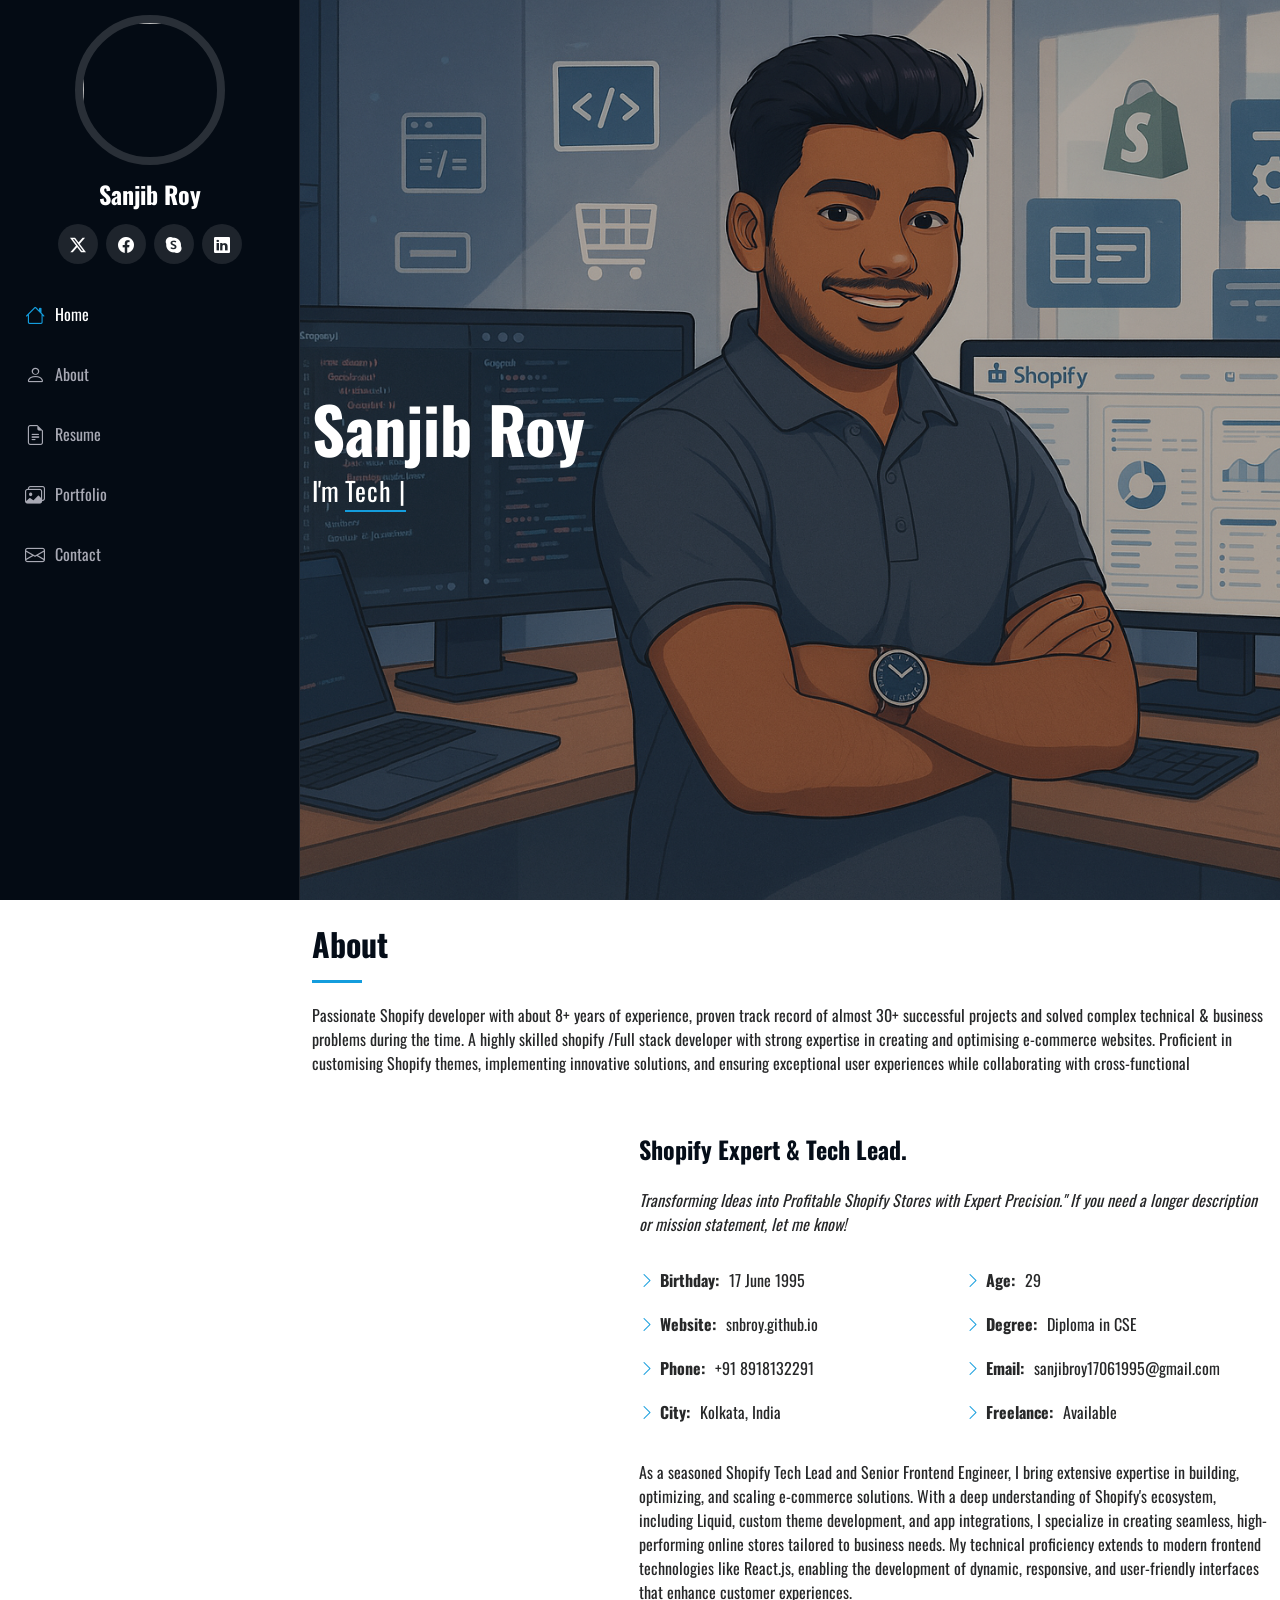
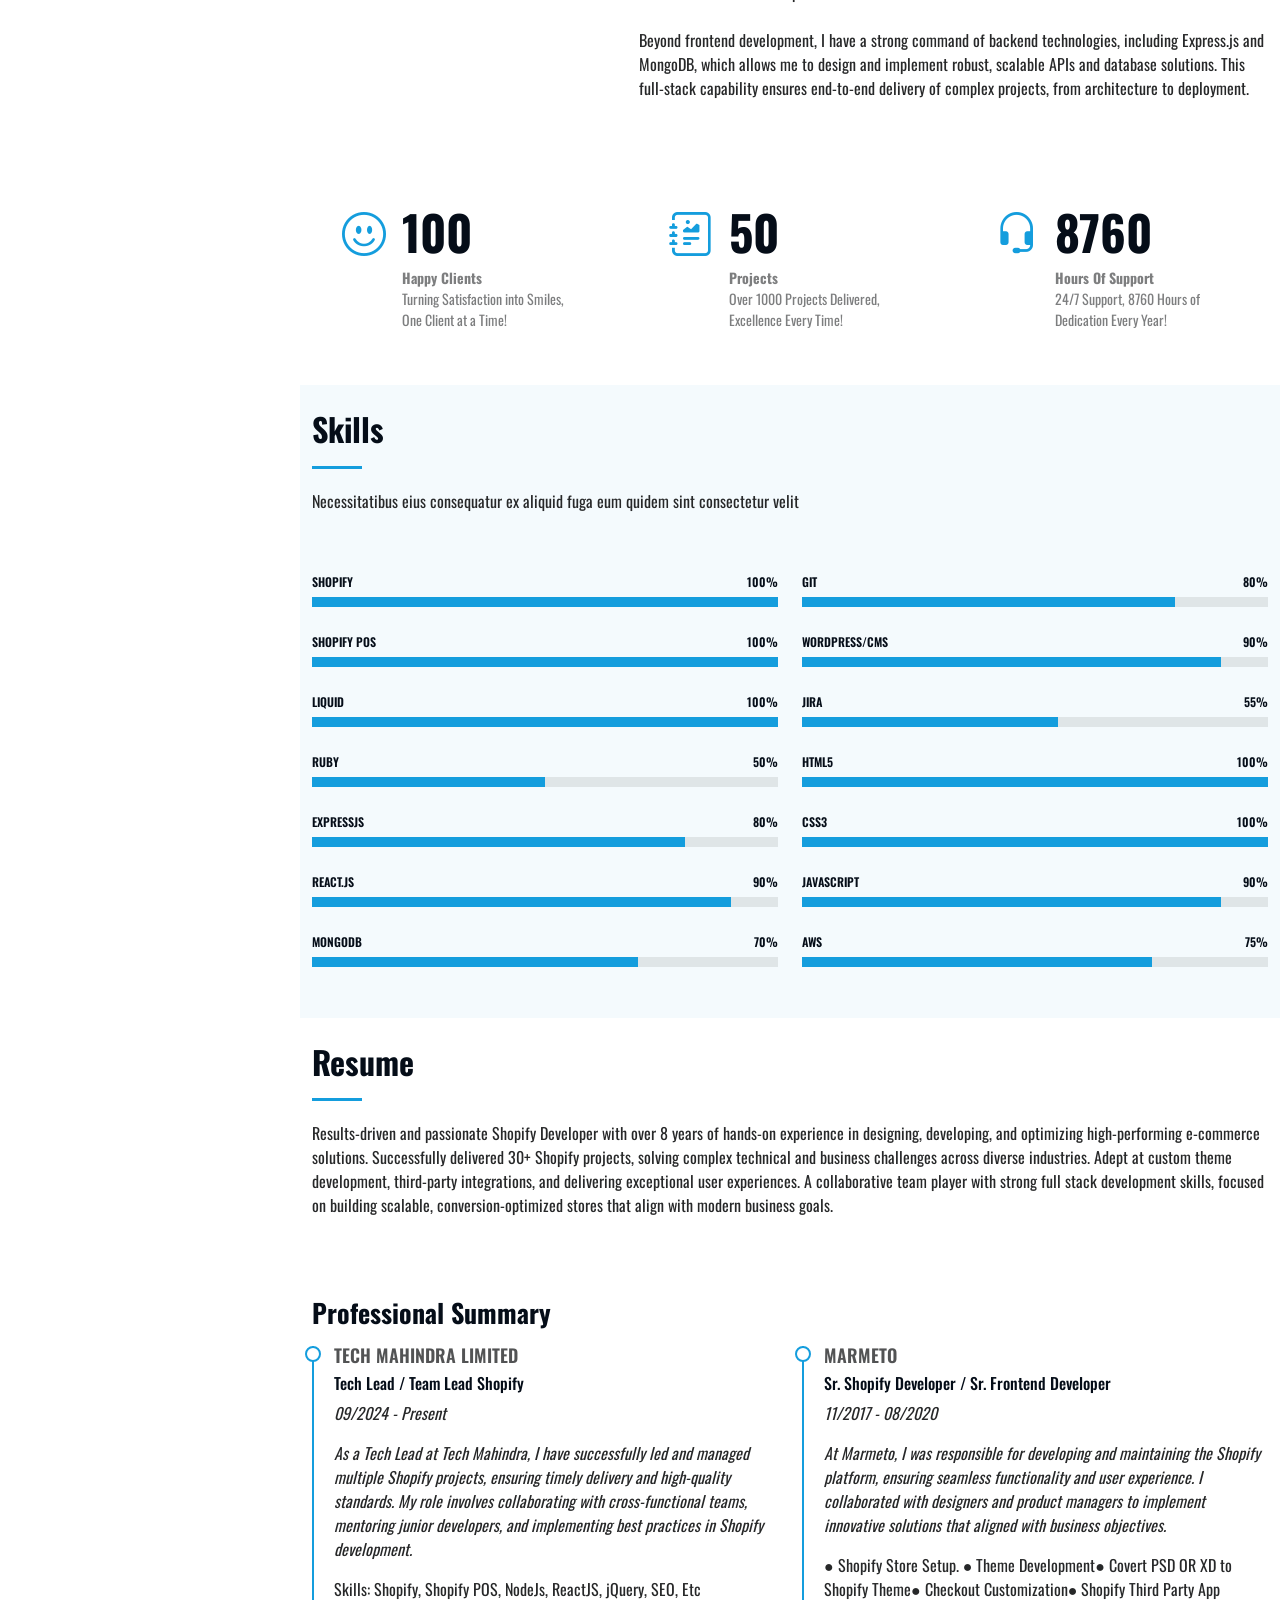
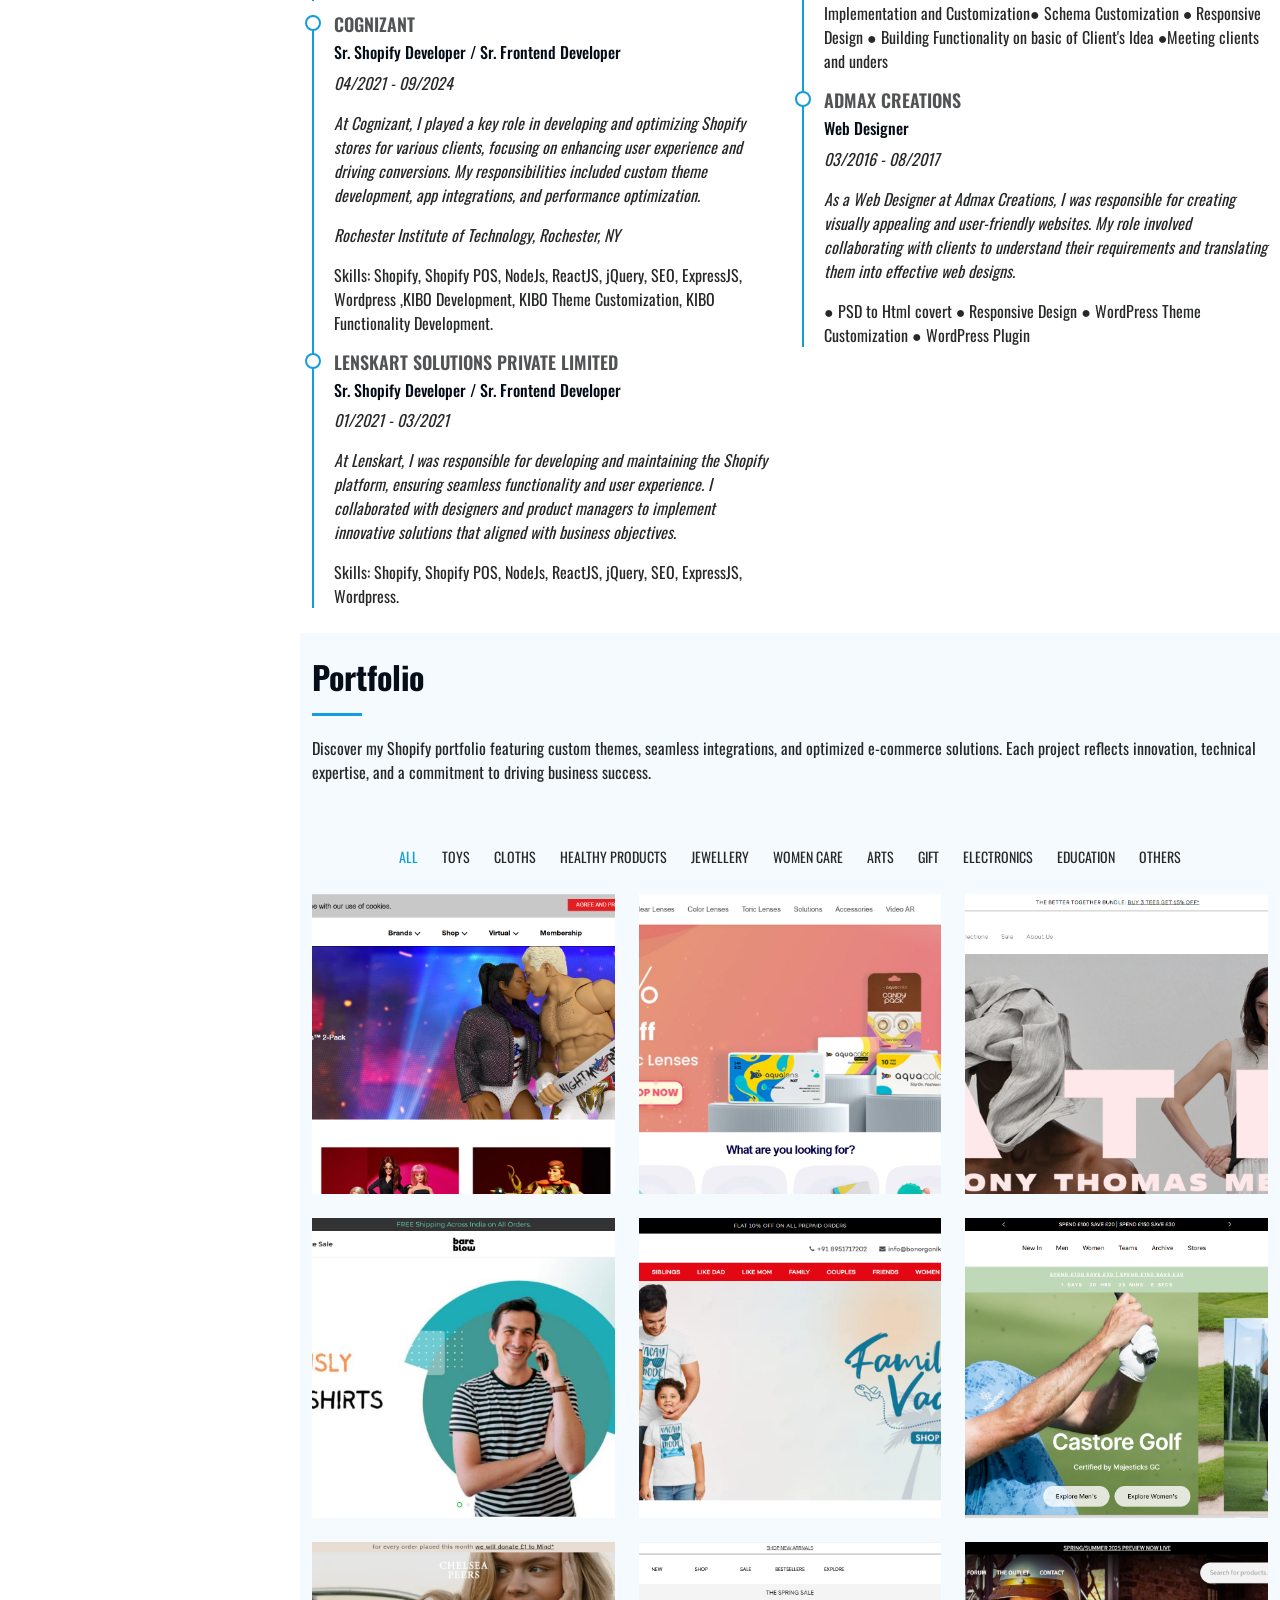
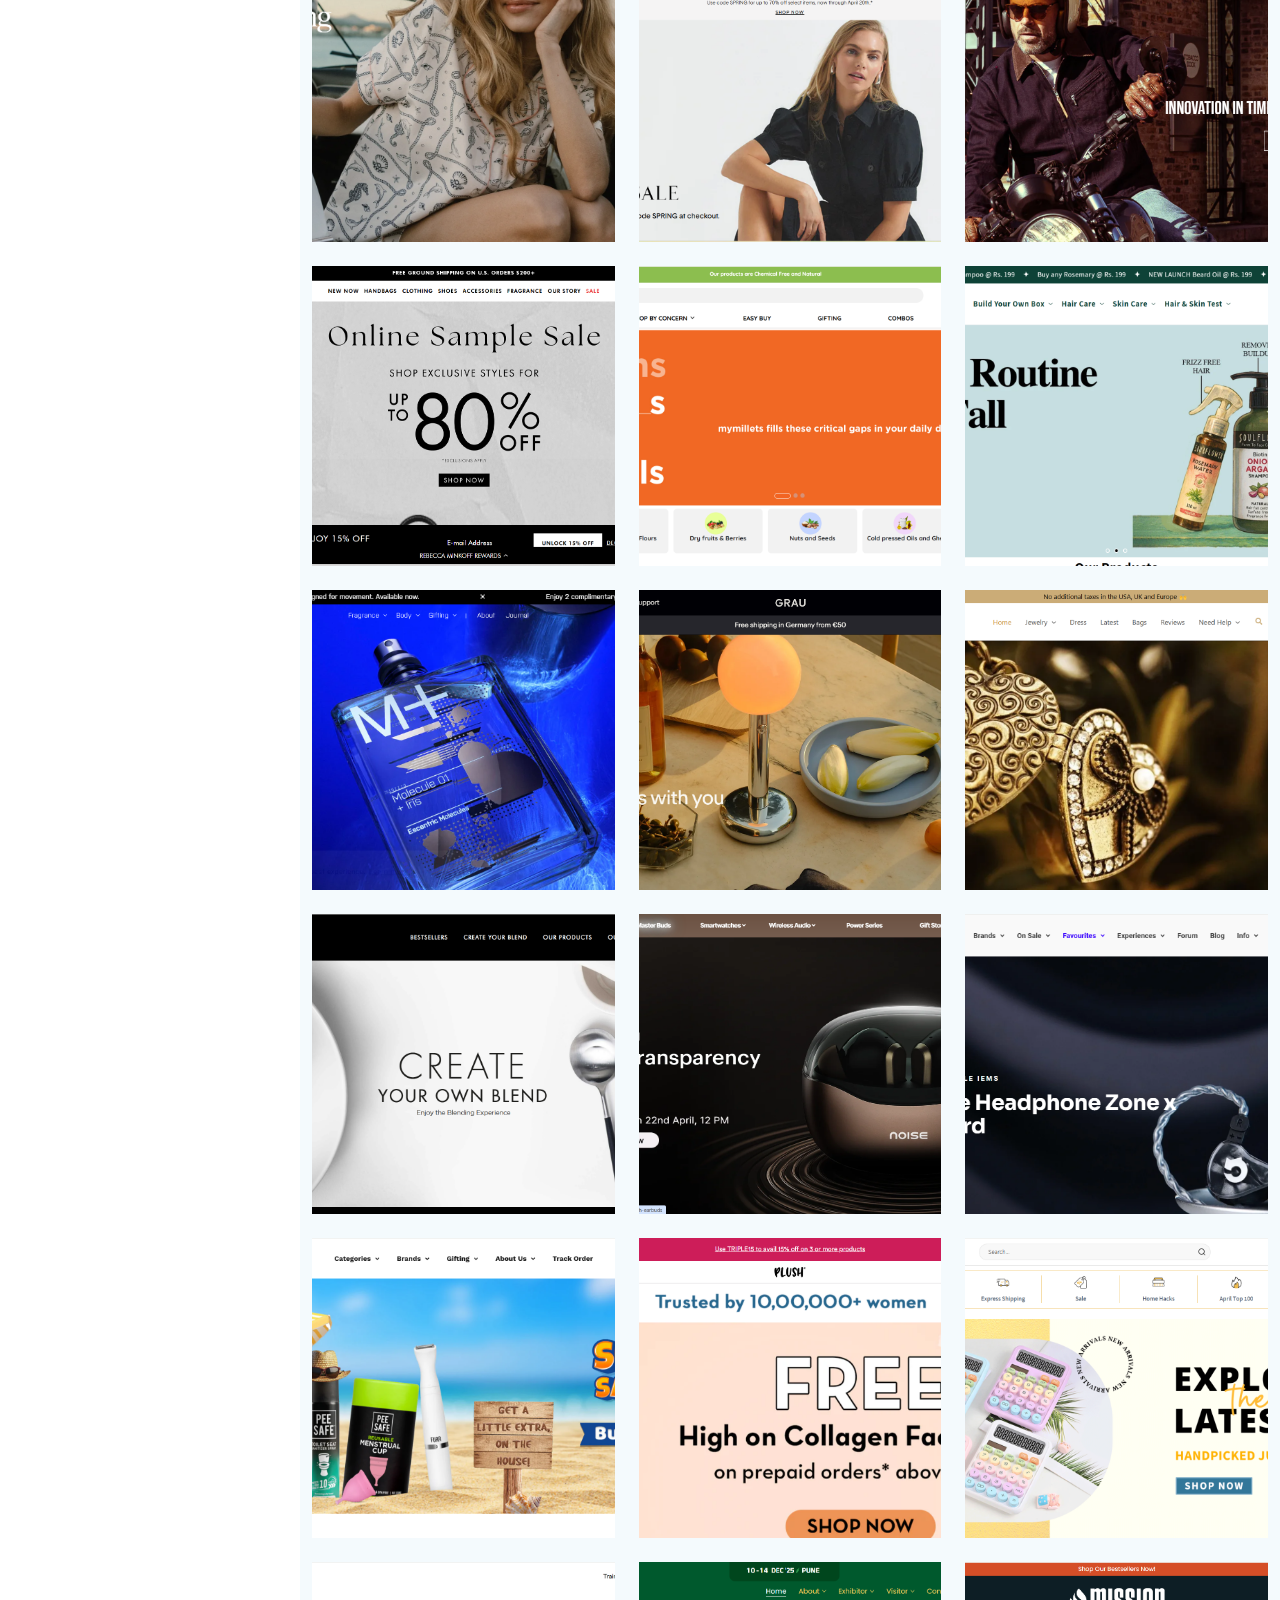
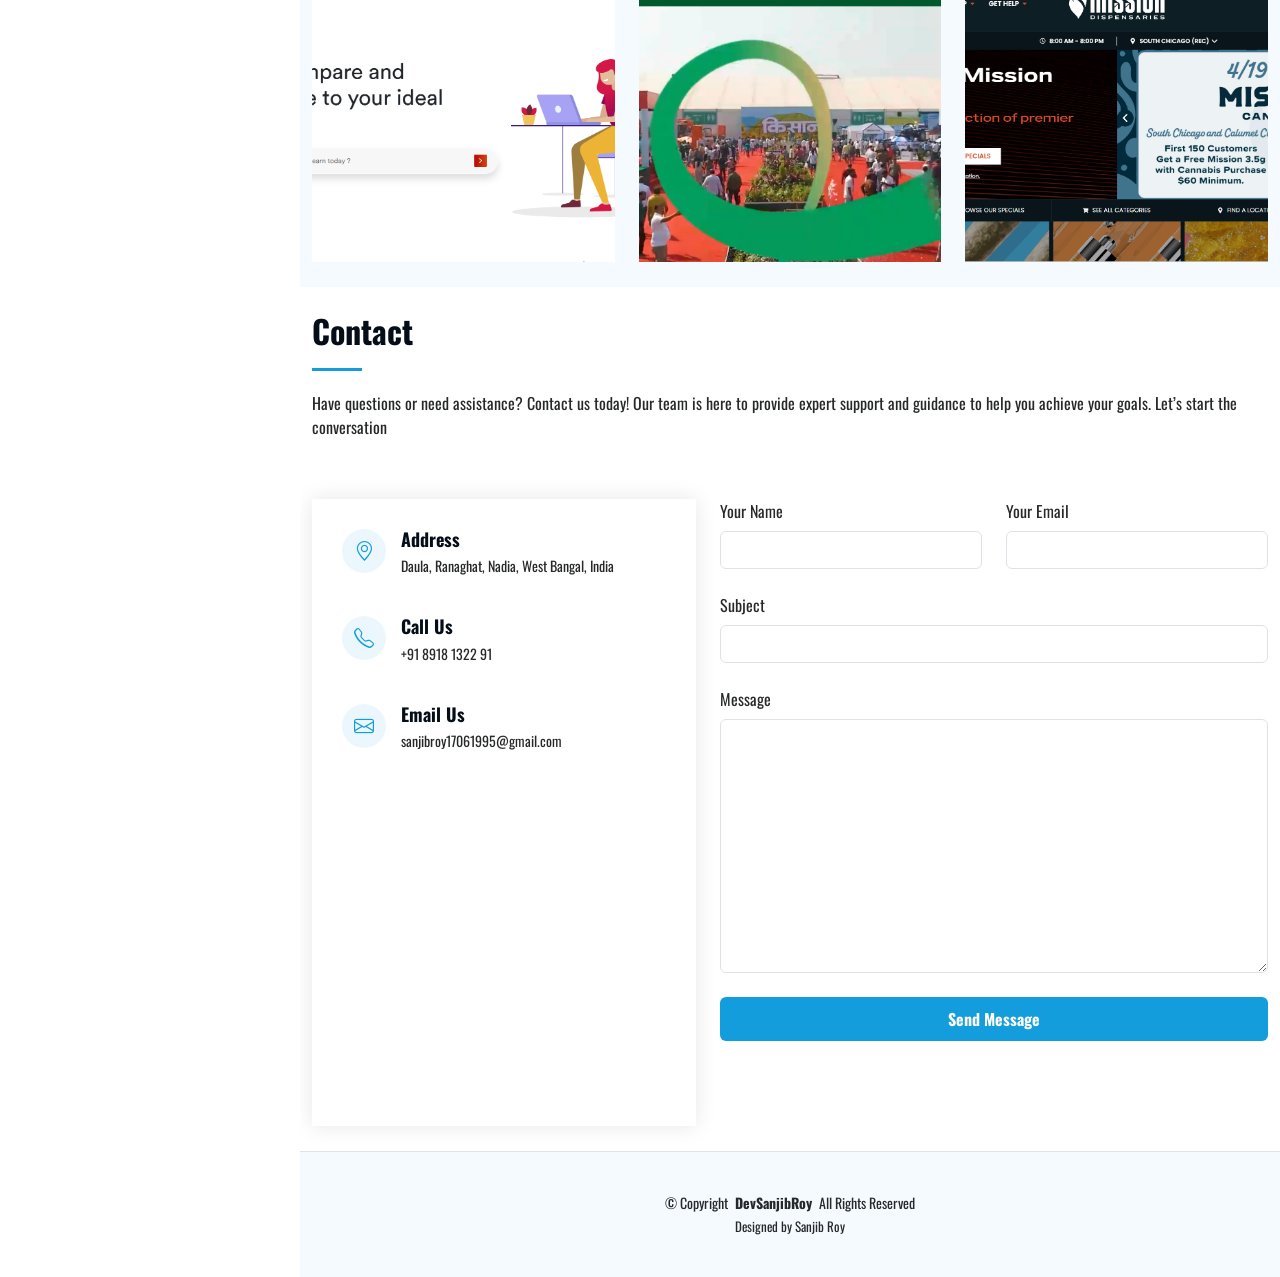
==== commit 2a30d700: "Initial commit" ====
--- a/index.html
+++ b/index.html
@@ -5,8 +5,14 @@
   <meta charset="utf-8">
   <meta content="width=device-width, initial-scale=1.0" name="viewport">
   <title>SANJIB ROY</title>
-  <meta content="" name="description">
-  <meta content="" name="keywords">
+  <meta property="og:title" content="snbroy.github.io" />
+  <meta property="og:description" content="snbroy.github.io" />
+  <meta property="og:image" content="assets/img/Logo/logob.png" />
+  <meta content="Passionate Shopify developer, Shopify expert, e-commerce solutions, front-end developer, tech lead, Shopify themes, custom development, top front-end developer" name="keywords">
+  <meta content="Portfolio of Sanjib Roy, a Shopify expert and tech lead specializing in e-commerce solutions and custom Shopify development." name="description">
+  <meta content="index, follow" name="robots" />
+  <meta name="google-site-verification" content="ZPBwrpXjYmJ8KzlDRM-j5N0pa5Okaq9krTaAkVIm9bI" />
+  <meta content="Sanjib Roy" name="author">
 
   <!-- Favicons -->
   <link href="assets/img/Logo/logob.png" rel="icon">
@@ -28,6 +34,10 @@
 
   <!-- Main CSS File -->
   <link href="assets/css/main.css" rel="stylesheet">
+
+<link rel="preconnect" href="https://fonts.googleapis.com">
+<link rel="preconnect" href="https://fonts.gstatic.com" crossorigin>
+<link href="https://fonts.googleapis.com/css2?family=Oswald:wght@200..700&display=swap" rel="stylesheet">
 
 </head>
 
--- a/assets/css/main.css
+++ b/assets/css/main.css
@@ -11,10 +11,11 @@
 # Help: https://bootstrapmade.com/color-system/
 --------------------------------------------------------------*/
 /* Fonts */
+
 :root {
-  --default-font: "Roboto",  system-ui, -apple-system, "Segoe UI", Roboto, "Helvetica Neue", Arial, "Noto Sans", "Liberation Sans", sans-serif, "Apple Color Emoji", "Segoe UI Emoji", "Segoe UI Symbol", "Noto Color Emoji";
-  --heading-font: "Raleway",  sans-serif;
-  --nav-font: "Poppins",  sans-serif;
+  --default-font: "Oswald", sans-serif;
+  --heading-font:"Oswald", sans-serif;
+  --nav-font: "Oswald", sans-serif;
 }
 
 /* Global Colors - The following color variables are used throughout the website. Updating them here will change the color scheme of the entire website */
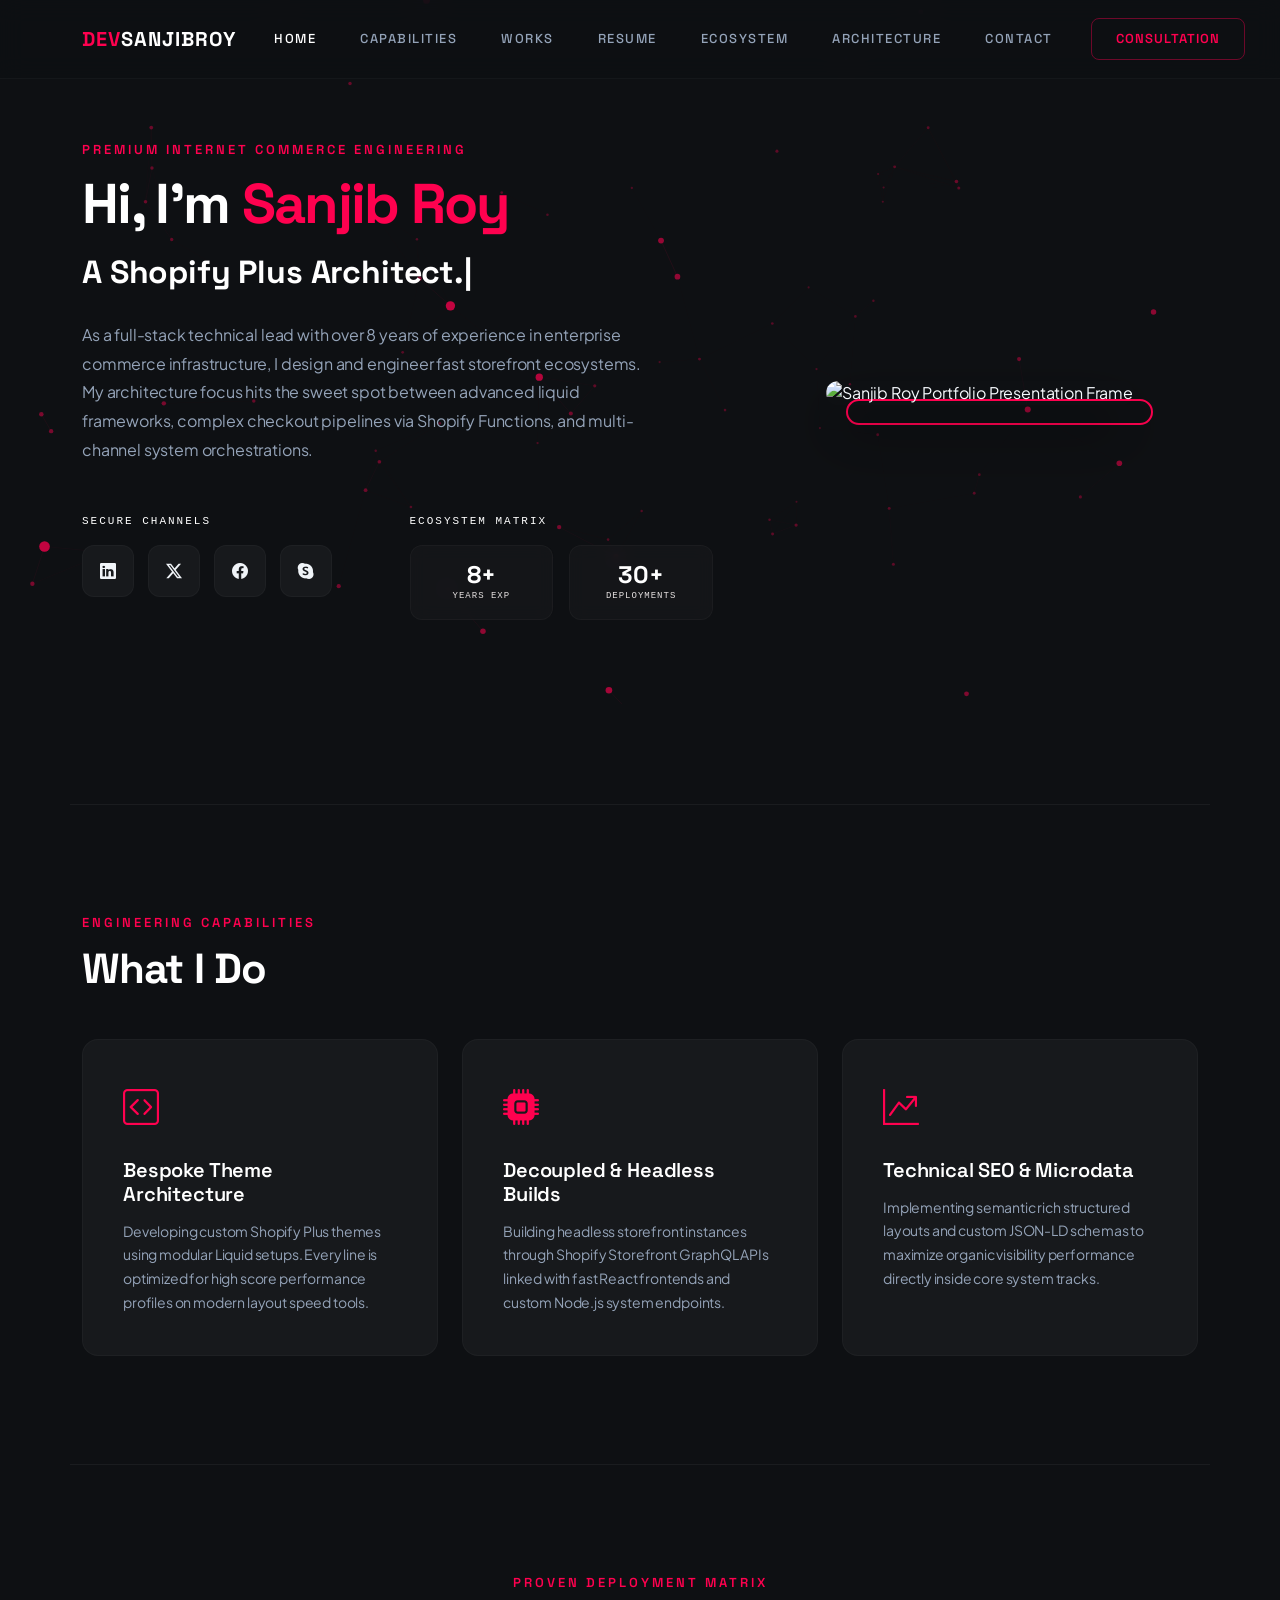
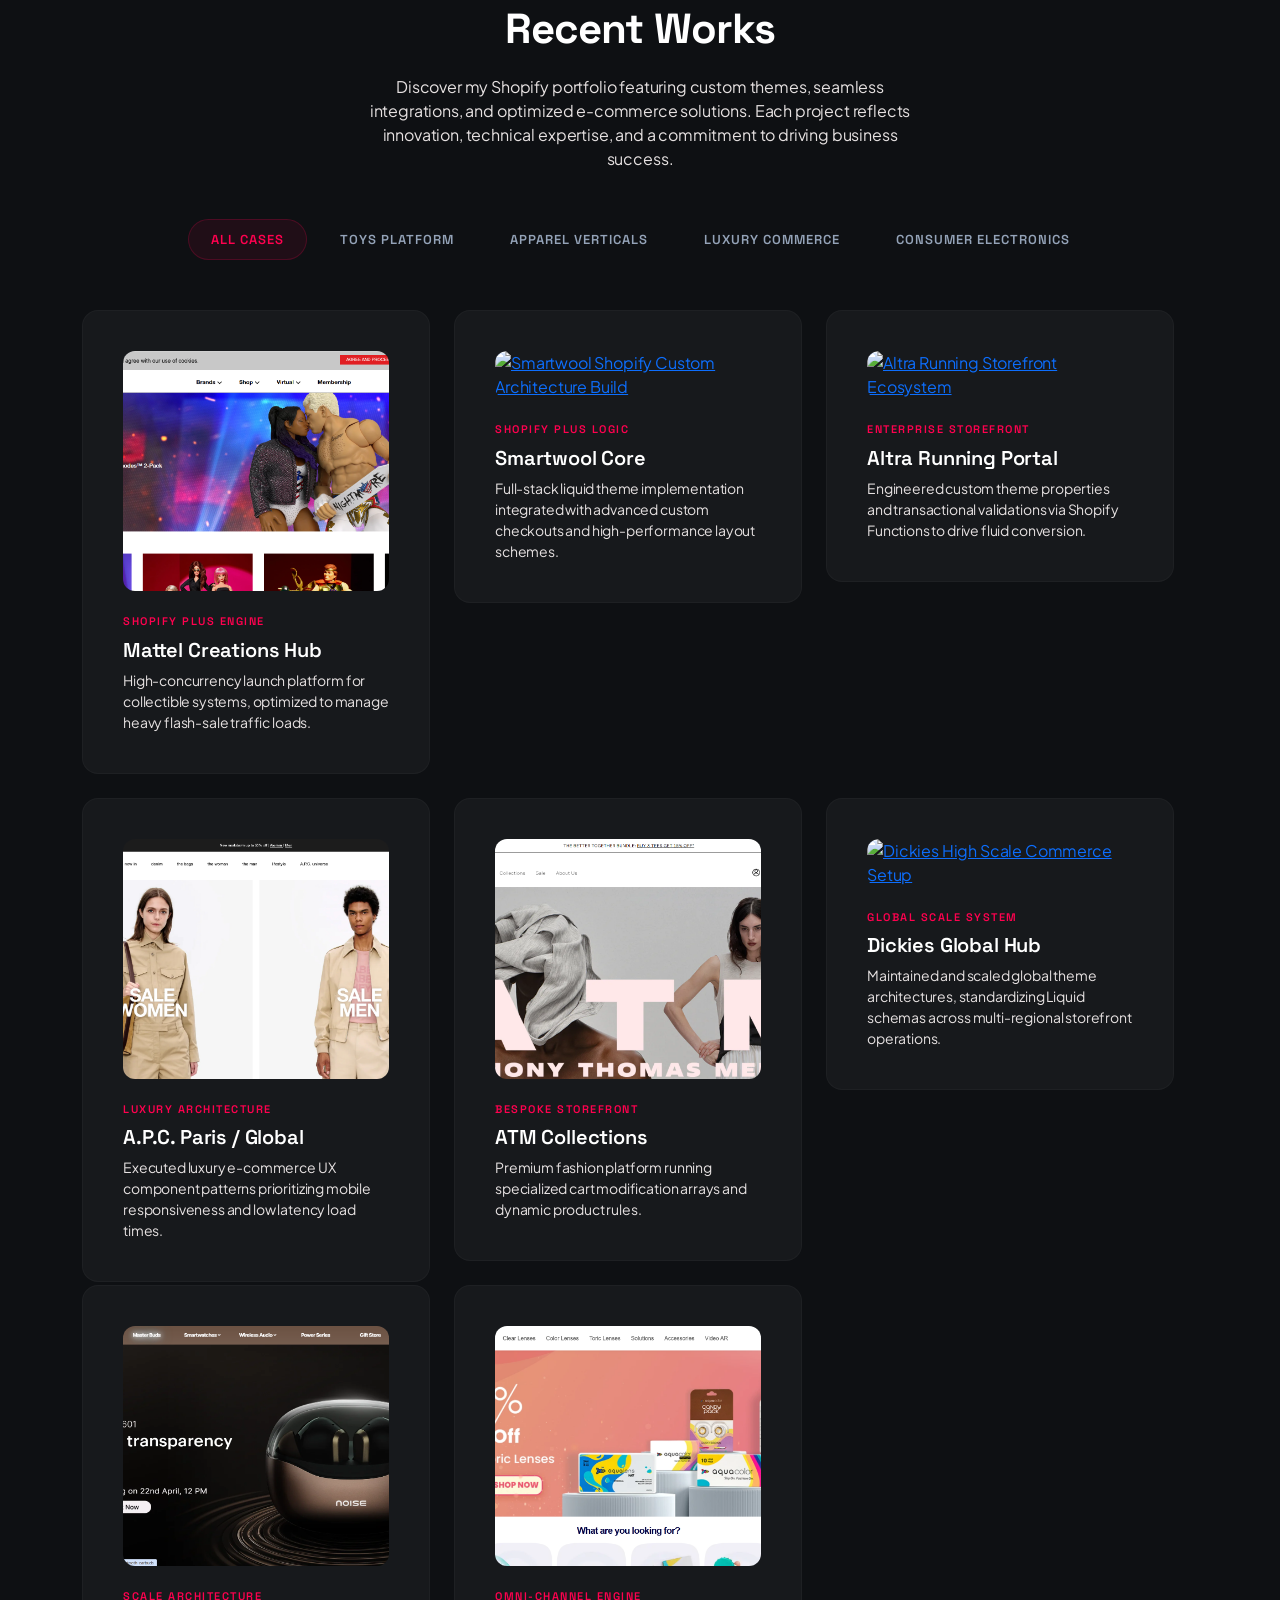
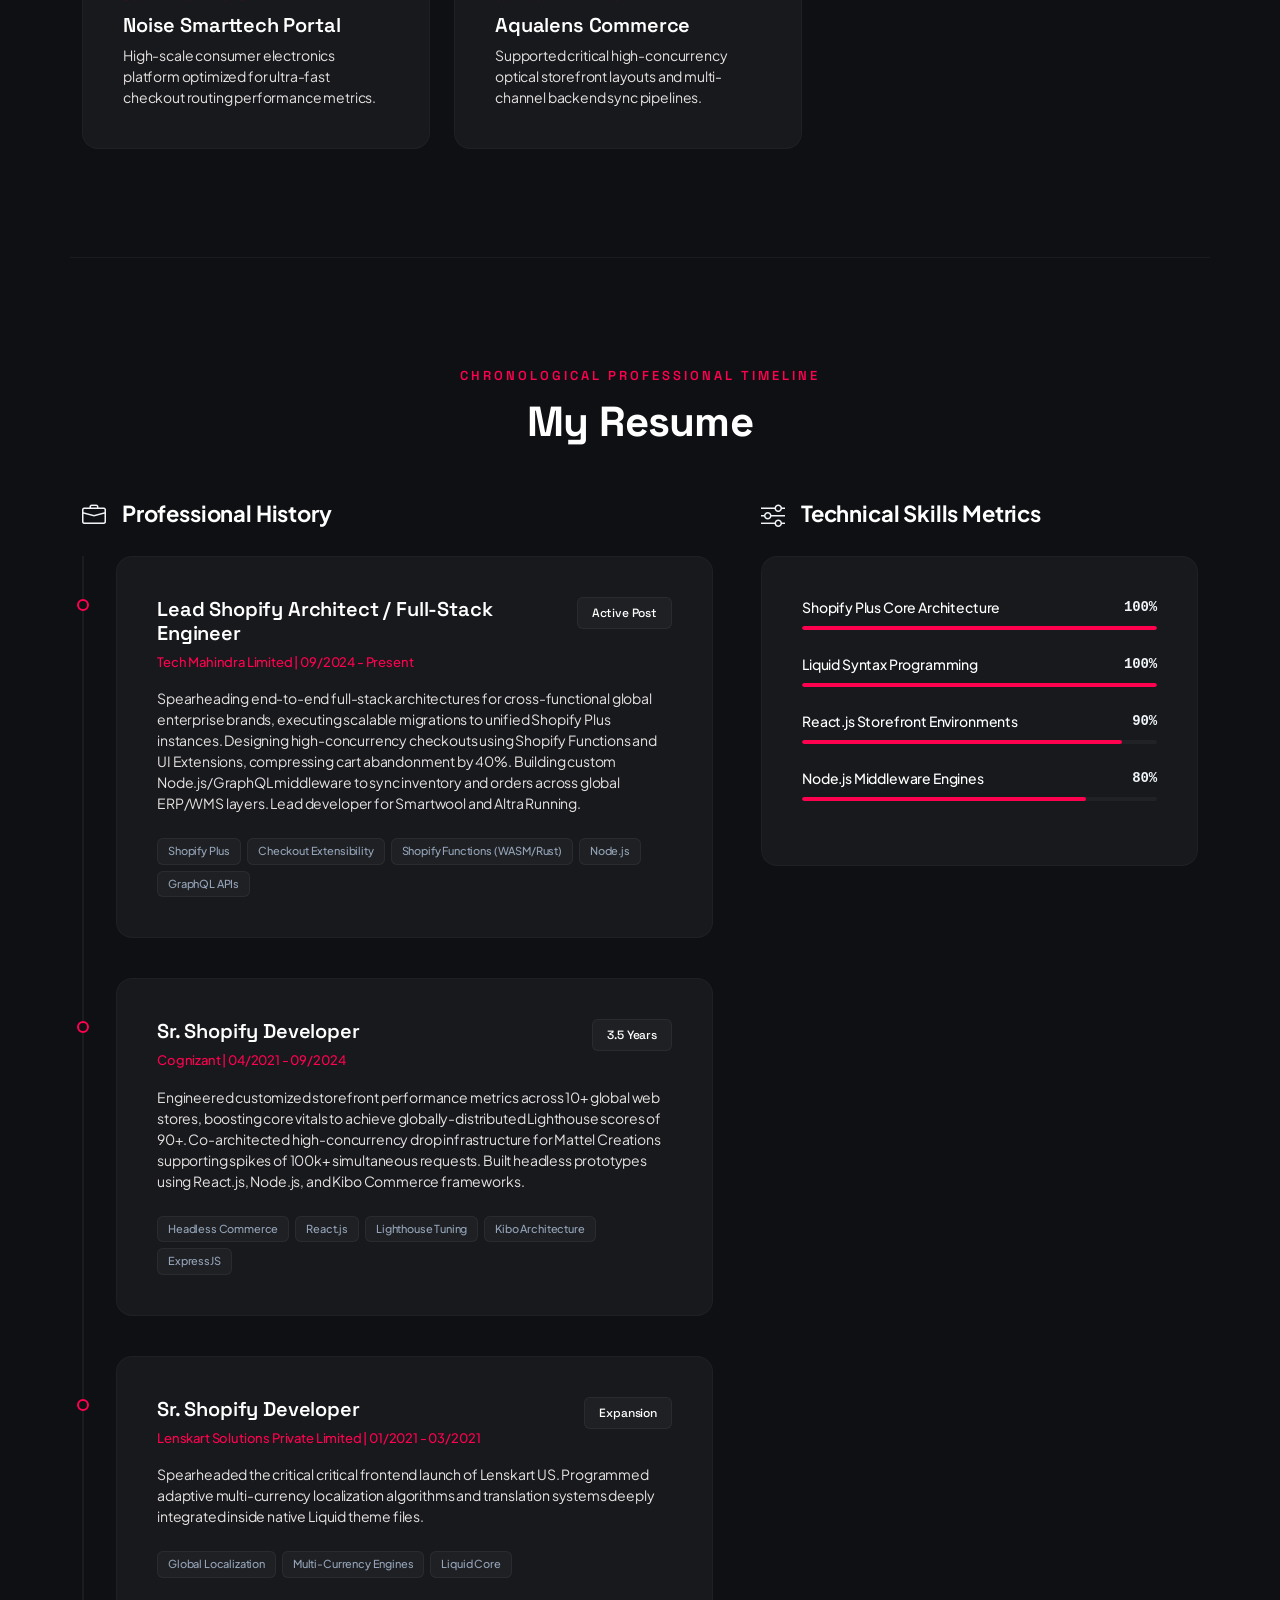
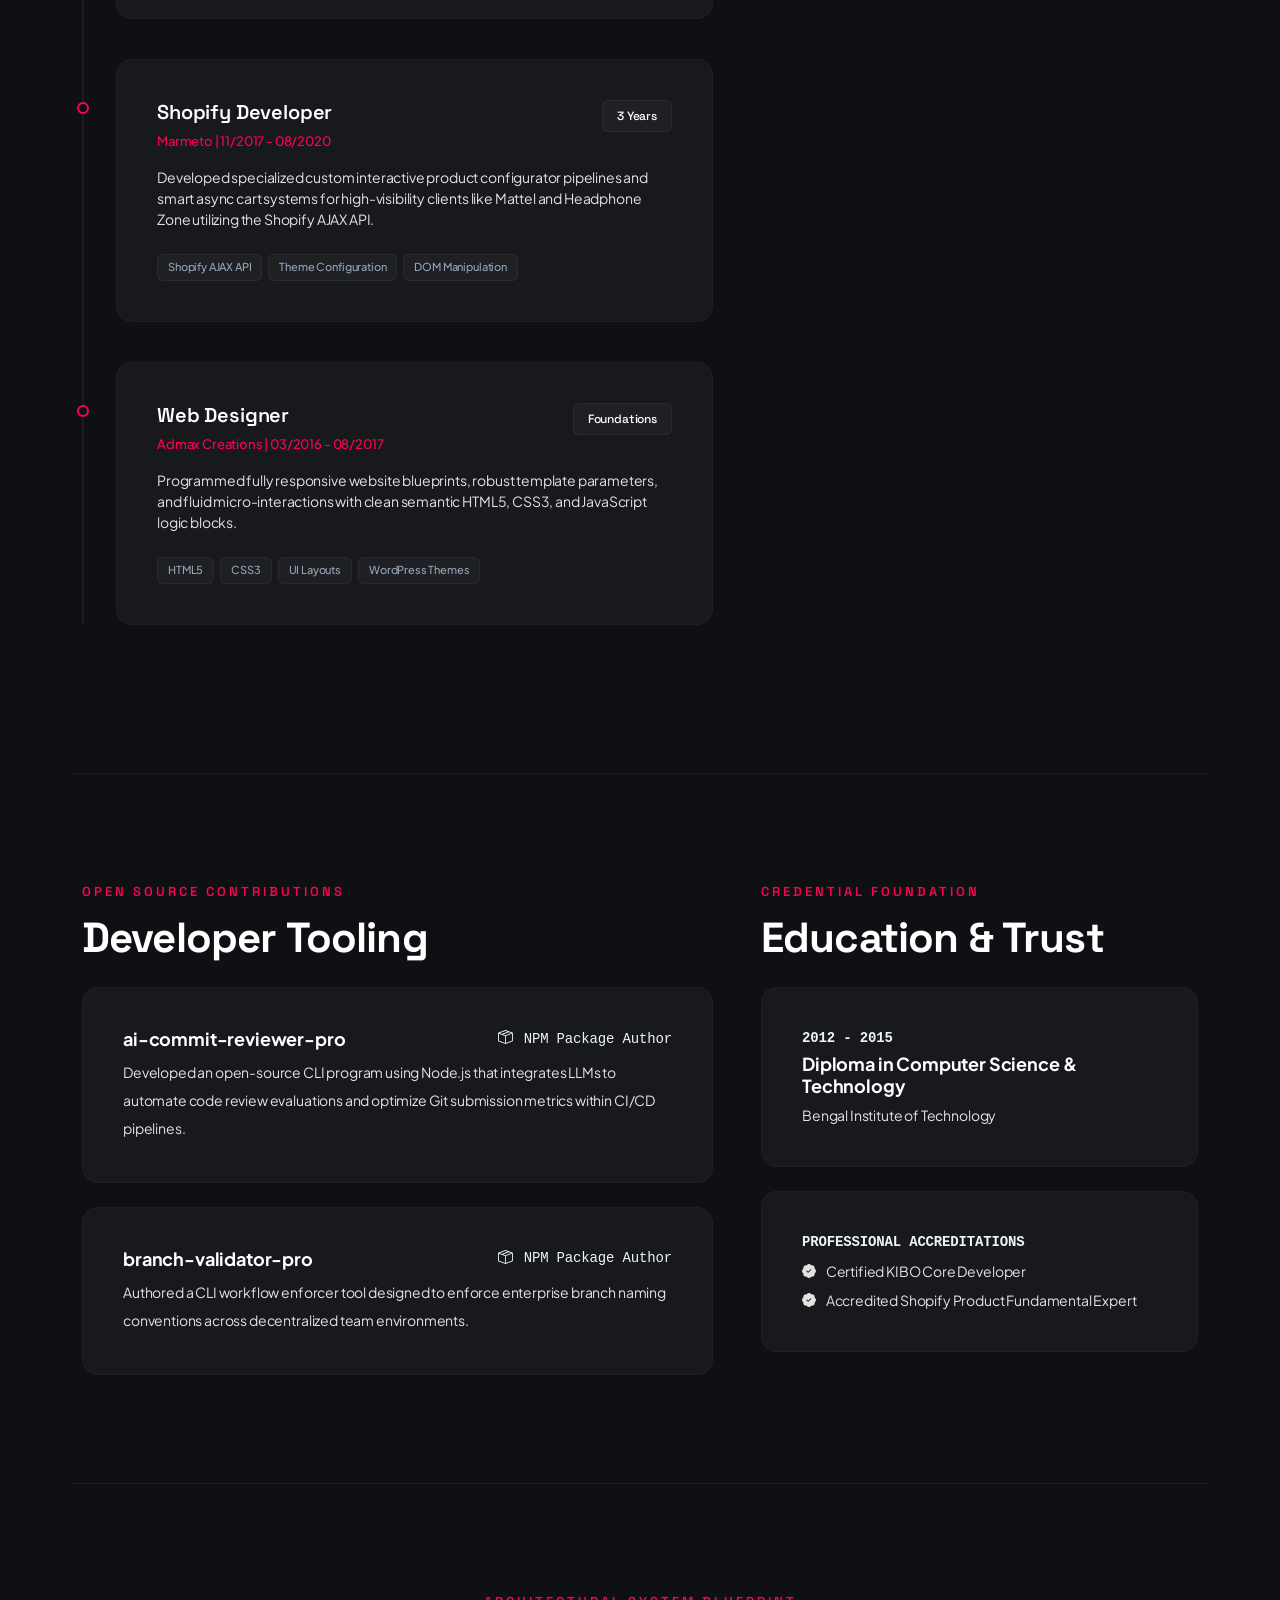
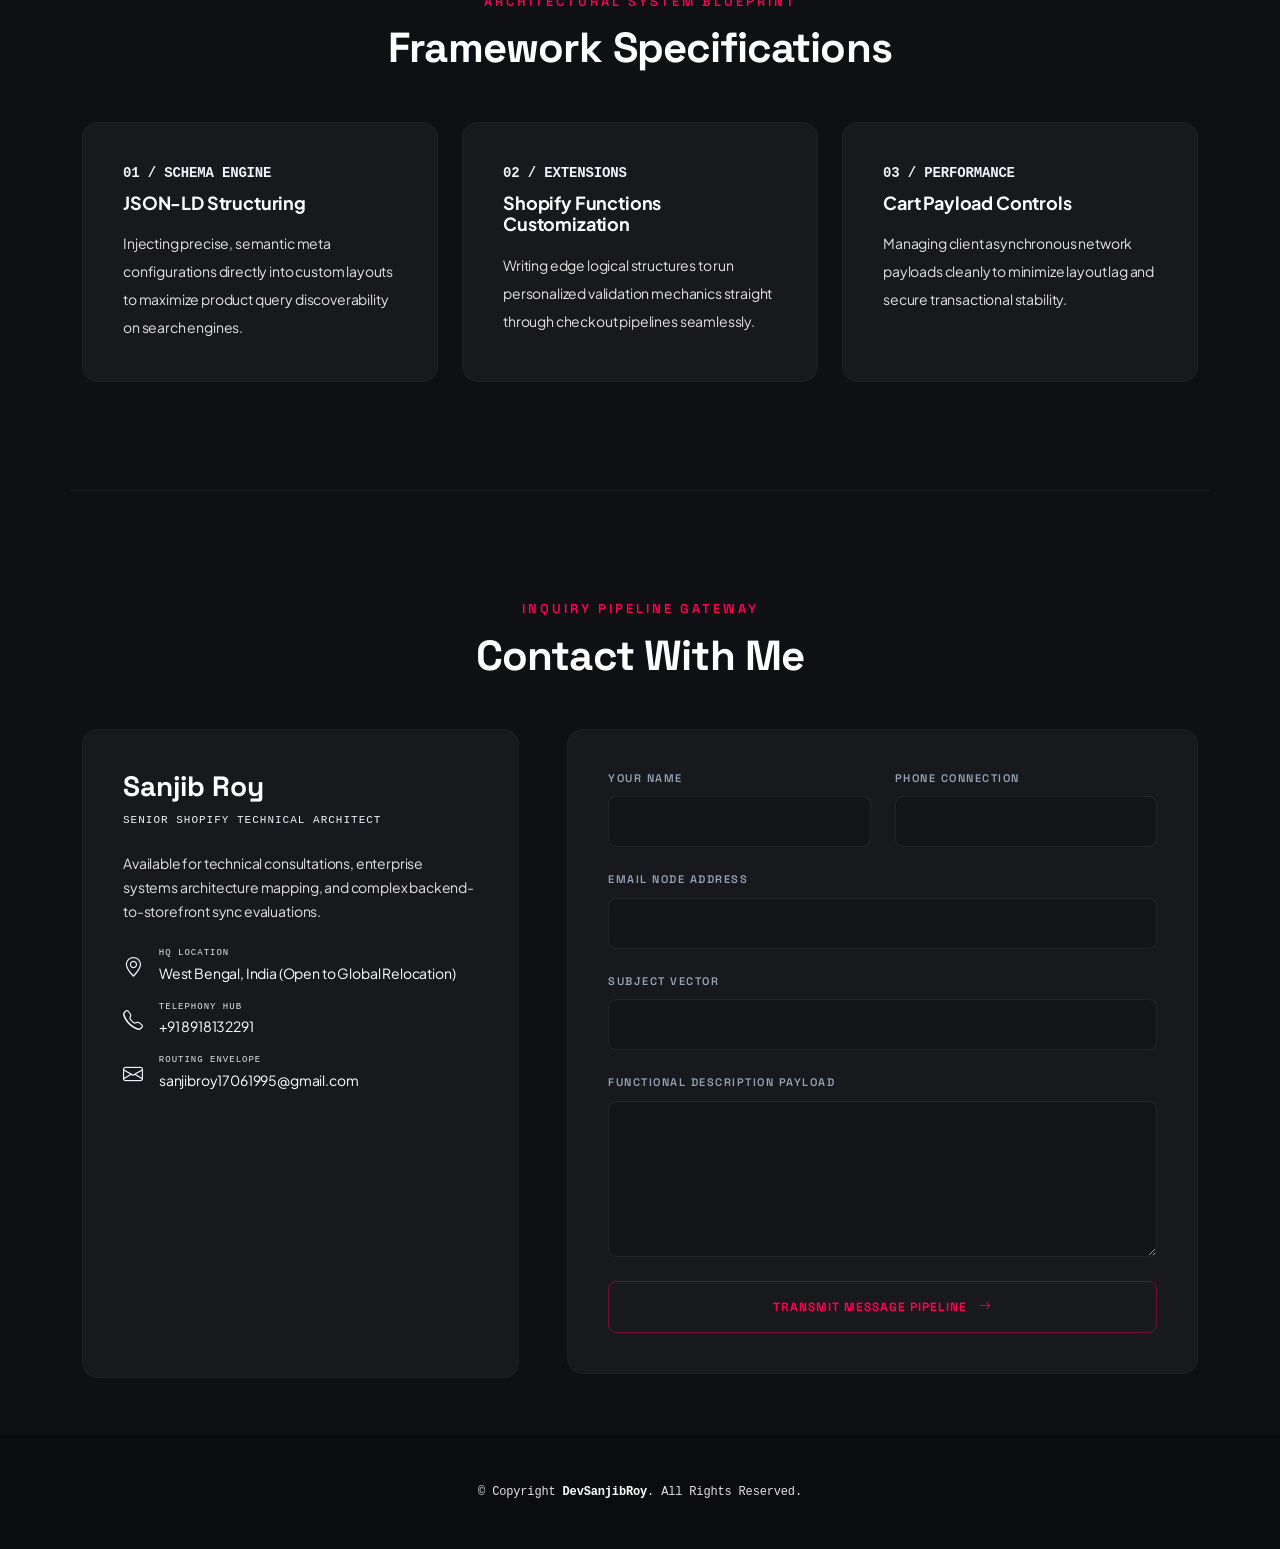
==== commit 45e85fb4: "new" ====
--- a/index.html
+++ b/index.html
@@ -4,915 +4,949 @@
 <head>
   <meta charset="utf-8">
   <meta content="width=device-width, initial-scale=1.0" name="viewport">
-  <title>SANJIB ROY</title>
-  <meta property="og:title" content="snbroy.github.io" />
-  <meta property="og:description" content="snbroy.github.io" />
-  <meta property="og:image" content="assets/img/Logo/logob.png" />
-  <meta content="Passionate Shopify developer, Shopify expert, e-commerce solutions, front-end developer, tech lead, Shopify themes, custom development, top front-end developer" name="keywords">
-  <meta content="Portfolio of Sanjib Roy, a Shopify expert and tech lead specializing in e-commerce solutions and custom Shopify development." name="description">
-  <meta content="index, follow" name="robots" />
-  <meta name="google-site-verification" content="ZPBwrpXjYmJ8KzlDRM-j5N0pa5Okaq9krTaAkVIm9bI" />
-  <meta content="Sanjib Roy" name="author">
-
-  <!-- Favicons -->
+  <title>Sanjib Roy | Senior Shopify Plus Architect & Full Stack Engineer</title>
+  
+  <meta name="description" content="Professional portfolio of Sanjib Roy, a Senior Shopify Architect and Full Stack Developer specializing in enterprise Shopify Plus setups, custom Liquid architecture, Shopify Functions, and headless storefront builds.">
+  <meta name="keywords" content="Shopify Plus Architect, Senior Frontend Engineer, Shopify Functions, Headless Commerce, Liquid Performance Optimization, Sanjib Roy Portfolio">
+  <meta name="author" content="Sanjib Roy">
+  
   <link href="assets/img/Logo/logob.png" rel="icon">
   <link href="assets/img/Logo/logob.png" rel="apple-touch-icon">
 
-  <!-- Fonts -->
-  <link href="https://fonts.googleapis.com" rel="preconnect">
-  <link href="https://fonts.gstatic.com" rel="preconnect" crossorigin>
-  <link
-    href="https://fonts.googleapis.com/css2?family=Roboto:ital,wght@0,100;0,300;0,400;0,500;0,700;0,900;1,100;1,300;1,400;1,500;1,700;1,900&family=Poppins:ital,wght@0,100;0,200;0,300;0,400;0,500;0,600;0,700;0,800;0,900;1,100;1,200;1,300;1,400;1,500;1,600;1,700;1,800;1,900&family=Raleway:ital,wght@0,100;0,200;0,300;0,400;0,500;0,600;0,700;0,800;0,900;1,100;1,200;1,300;1,400;1,500;1,600;1,700;1,800;1,900&display=swap"
-    rel="stylesheet">
-
-  <!-- Vendor CSS Files -->
+  <!-- Premium Web Typography -->
+  <link rel="preconnect" href="https://fonts.googleapis.com">
+  <link rel="preconnect" href="https://fonts.gstatic.com" crossorigin>
+  <link href="https://fonts.googleapis.com/css2?family=Plus+Jakarta+Sans:wght=300;400;500;600;700;800&family=Space+Grotesk:wght=400;500;600;700&display=swap" rel="stylesheet">
+
+  <!-- Core Third-Party CSS Ecosystem -->
   <link href="assets/vendor/bootstrap/css/bootstrap.min.css" rel="stylesheet">
   <link href="assets/vendor/bootstrap-icons/bootstrap-icons.css" rel="stylesheet">
   <link href="assets/vendor/aos/aos.css" rel="stylesheet">
   <link href="assets/vendor/glightbox/css/glightbox.min.css" rel="stylesheet">
   <link href="assets/vendor/swiper/swiper-bundle.min.css" rel="stylesheet">
-
-  <!-- Main CSS File -->
-  <link href="assets/css/main.css" rel="stylesheet">
-
-<link rel="preconnect" href="https://fonts.googleapis.com">
-<link rel="preconnect" href="https://fonts.gstatic.com" crossorigin>
-<link href="https://fonts.googleapis.com/css2?family=Oswald:wght@200..700&display=swap" rel="stylesheet">
-
+  <link href="assets/css/index.css" rel="stylesheet">
 </head>
 
 <body class="index-page">
 
-  <header id="header" class="header dark-background d-flex flex-column">
-    <i class="header-toggle d-xl-none bi bi-list"></i>
-
-    <div class="profile-img">
-      <img src="assets/img/my-profile-img.jpg" alt="" class="img-fluid rounded-circle">
+  <!-- Foreground Layer: Interactive Expert Network Mouse Cursor Overlay -->
+  <canvas id="expert-canvas-cursor"></canvas>
+
+  <!-- Main Website Master Top Navigation Shell -->
+  <header id="header" class="header">
+    <nav class="navbar navbar-expand-lg navbar-custom fixed-top">
+      <div class="container">
+        <a class="navbar-brand navbar-brand-custom" href="https://snbroy.github.io/">
+          <span>DEV</span>SANJIBROY
+        </a>
+        <button class="navbar-toggler text-white border-0" type="button" data-bs-toggle="collapse" data-bs-target="#navbarResponsiveSystem" aria-controls="navbarResponsiveSystem" aria-expanded="false" aria-label="Toggle navigation">
+          <i class="bi bi-list fs-2"></i>
+        </button>
+        <div class="collapse navbar-collapse" id="navbarResponsiveSystem">
+          <ul class="navbar-nav ms-auto align-items-center">
+            <li class="nav-item"><a class="nav-link nav-link-custom active" href="#hero">Home</a></li>
+            <li class="nav-item"><a class="nav-link nav-link-custom" href="#services">Capabilities</a></li>
+            <li class="nav-item"><a class="nav-link nav-link-custom" href="#portfolio">Works</a></li>
+            <li class="nav-item"><a class="nav-link nav-link-custom" href="#resume">Resume</a></li>
+            <li class="nav-item"><a class="nav-link nav-link-custom" href="#developer-ecosystem">Ecosystem</a></li>
+            <li class="nav-item"><a class="nav-link nav-link-custom" href="#architecture">Architecture</a></li>
+            <li class="nav-item"><a class="nav-link nav-link-custom" href="#contact">Contact</a></li>
+            <li class="nav-item ms-lg-3 mt-3 mt-lg-0">
+              <a class="btn btn-action-premium" href="#contact">Consultation</a>
+            </li>
+          </ul>
+        </div>
+      </div>
+    </nav>
+  </header>
+
+  <main class="main">
+
+    <!-- Hero Identity and Immersive Interactive Banner Ecosystem -->
+    <section id="hero" class="hero-container section dark-background" style="position: relative; overflow: hidden;">
+      
+      <!-- Interactive Hero Grid Banner Canvas Background Layer (True 3D Particle Matrix Engine) -->
+      <canvas id="hero-matrix-banner" style="position: absolute; top: 0; left: 0; width: 100%; height: 100%; pointer-events: none; z-index: 1; opacity: 0.75;"></canvas>
+
+      <div class="container" style="position: relative; z-index: 2;">
+        <div class="row align-items-center g-5">
+          <div class="col-lg-7 text-start" data-aos="fade-up" data-aos-delay="100">
+            <span class="subtitle-tracker">PREMIUM INTERNET COMMERCE ENGINEERING</span>
+            <h1 class="hero-title">Hi, I'm <span>Sanjib Roy</span></h1>
+            <div class="hero-specialty">
+              A <span class="typed" data-typed-items="Shopify Plus Architect., Senior Full-Stack Engineer., High-Concurrency UI Developer.">Shopify Plus Architect</span>
+            </div>
+            <p class="hero-description">
+              As a full-stack technical lead with over 8 years of experience in enterprise commerce infrastructure, I design and engineer fast storefront ecosystems. My architecture focus hits the sweet spot between advanced liquid frameworks, complex checkout pipelines via Shopify Functions, and multi-channel system orchestrations.
+            </p>
+            
+            <div class="row mt-5">
+              <div class="col-md-6 mb-4">
+                <span class="text-white text-uppercase tracking-wider small d-block mb-3 font-monospace" style="font-size:11px; letter-spacing:2px;">SECURE CHANNELS</span>
+                <div class="d-flex">
+                  <a href="https://www.linkedin.com/in/sanjib-r-834947100/" class="social-icon-btn" title="LinkedIn Network Platform" target="_blank" rel="noopener"><i class="bi bi-linkedin"></i></a>
+                  <a href="https://x.com/SanjibRoy133916" class="social-icon-btn" title="Twitter System Network" target="_blank" rel="noopener"><i class="bi bi-twitter-x"></i></a>
+                  <a href="https://www.facebook.com/profile.php?id=61566955002980" class="social-icon-btn" title="Facebook Business Profile" target="_blank" rel="noopener"><i class="bi bi-facebook"></i></a>
+                  <a href="live:.cid.7a4bb0bb41f793a1" class="social-icon-btn" title="Skype Voice Comms Layer"><i class="bi bi-skype"></i></a>
+                </div>
+              </div>
+              <div class="col-md-6 mb-4">
+                <span class="text-white text-uppercase tracking-wider small d-block mb-3 font-monospace" style="font-size:11px; letter-spacing:2px;">ECOSYSTEM MATRIX</span>
+                <div class="d-flex gap-3">
+                  <div class="premium-card p-3 text-center flex-fill" style="padding: 15px !important; border-radius: 12px; background: rgba(23, 25, 28, 0.7); backdrop-filter: blur(8px);">
+                    <h4 class="text-white fw-bold mb-0" style="font-family: var(--font-display);">8+</h4>
+                    <small class="text-muted font-monospace" style="font-size:9px; text-transform: uppercase; letter-spacing:1px;">Years Exp</small>
+                  </div>
+                  <div class="premium-card p-3 text-center flex-fill" style="padding: 15px !important; border-radius: 12px; background: rgba(23, 25, 28, 0.7); backdrop-filter: blur(8px);">
+                    <h4 class="text-white fw-bold mb-0" style="font-family: var(--font-display);">30+</h4>
+                    <small class="text-muted font-monospace" style="font-size:9px; text-transform: uppercase; letter-spacing:1px;">Deployments</small>
+                  </div>
+                </div>
+              </div>
+            </div>
+          </div>
+          
+          <div class="col-lg-5 text-center" data-aos="fade-zoom-in" data-aos-delay="200">
+            <div class="hero-img-wrap mx-auto d-inline-block">
+              <img src="assets/img/my-profile-img.jpg" alt="Sanjib Roy Portfolio Presentation Frame" class="img-fluid" width="380">
+            </div>
+          </div>
+        </div>
+      </div>
+    </section>
+
+    <div class="section-separator container"></div>
+
+    <!-- Capabilities/Core Engineering Services Grid -->
+    <section id="services" class="py-2">
+      <div class="container">
+        <span class="subtitle-tracker">ENGINEERING CAPABILITIES</span>
+        <h2 class="title-tracker">What I Do</h2>
+        <div class="row g-4 mt-2">
+          <div class="col-md-6 col-lg-4 d-flex align-items-stretch" data-aos="fade-up" data-aos-delay="100">
+            <div class="premium-card">
+              <div class="icon-box-wrapper">
+                <i class="bi bi-code-square"></i>
+                <h3 class="feature-card-title">Bespoke Theme Architecture</h3>
+                <p class="feature-card-text">
+                  Developing custom Shopify Plus themes using modular Liquid setups. Every line is optimized for high score performance profiles on modern layout speed tools.
+                </p>
+              </div>
+            </div>
+          </div>
+          <div class="col-md-6 col-lg-4 d-flex align-items-stretch" data-aos="fade-up" data-aos-delay="200">
+            <div class="premium-card">
+              <div class="icon-box-wrapper">
+                <i class="bi bi-cpu-fill"></i>
+                <h3 class="feature-card-title">Decoupled & Headless Builds</h3>
+                <p class="feature-card-text">
+                  Building headless storefront instances through Shopify Storefront GraphQL APIs linked with fast React frontends and custom Node.js system endpoints.
+                </p>
+              </div>
+            </div>
+          </div>
+          <div class="col-md-6 col-lg-4 d-flex align-items-stretch" data-aos="fade-up" data-aos-delay="300">
+            <div class="premium-card">
+              <div class="icon-box-wrapper">
+                <i class="bi bi-graph-up-arrow"></i>
+                <h3 class="feature-card-title">Technical SEO & Microdata</h3>
+                <p class="feature-card-text">
+                  Implementing semantic rich structured layouts and custom JSON-LD schemas to maximize organic visibility performance directly inside core system tracks.
+                </p>
+              </div>
+            </div>
+          </div>
+        </div>
+      </div>
+    </section>
+
+    <div class="section-separator container"></div>
+
+    <!-- Filterable Recent Works Asset Module Showcase Grid -->
+    <section id="portfolio" class="py-2">
+      <div class="container">
+        <div class="text-center mb-5">
+          <span class="subtitle-tracker">PROVEN DEPLOYMENT MATRIX</span>
+          <h2 class="title-tracker">Recent Works</h2>
+          <p class="text-muted col-lg-6 mx-auto mt-2">
+            Discover my Shopify portfolio featuring custom themes, seamless integrations, and optimized e-commerce solutions. Each project reflects innovation, technical expertise, and a commitment to driving business success.
+          </p>
+        </div>
+
+        <ul class="portfolio-filter-nav mx-auto text-center">
+          <li data-filter="*" class="filter-active">All Cases</li>
+          <li data-filter=".filter-toy">Toys Platform</li>
+          <li data-filter=".filter-cloths">Apparel Verticals</li>
+          <li data-filter=".filter-luxury">Luxury Commerce</li>
+          <li data-filter=".filter-electronics">Consumer Electronics</li>
+        </ul>
+
+        <div class="row g-4 portfolio-isotope-container">
+          <!-- Case 1: Mattel -->
+          <div class="col-md-6 col-lg-4 portfolio-item-node filter-toy">
+            <div class="premium-card">
+              <div>
+                <a href="https://creations.mattel.com/" class="portfolio-item-thumbnail" target="_blank" rel="noopener">
+                  <img src="assets/img/portfolio/mattelCreations.png" alt="Mattel Creations Plus Build Portfolio Setup" class="img-fluid">
+                </a>
+                <span class="portfolio-category-span">Shopify Plus Engine</span>
+                <h3 class="portfolio-item-title">Mattel Creations Hub</h3>
+                <p class="text-muted small mt-2 mb-0">High-concurrency launch platform for collectible systems, optimized to manage heavy flash-sale traffic loads.</p>
+              </div>
+            </div>
+          </div>
+          <!-- Case 2: Smartwool -->
+          <div class="col-md-6 col-lg-4 portfolio-item-node filter-cloths">
+            <div class="premium-card">
+              <div>
+                <a href="https://www.smartwool.com/" class="portfolio-item-thumbnail" target="_blank" rel="noopener">
+                  <img src="assets/img/portfolio/smartwool.png" alt="Smartwool Shopify Custom Architecture Build" class="img-fluid">
+                </a>
+                <span class="portfolio-category-span">Shopify Plus Logic</span>
+                <h3 class="portfolio-item-title">Smartwool Core</h3>
+                <p class="text-muted small mt-2 mb-0">Full-stack liquid theme implementation integrated with advanced custom checkouts and high-performance layout schemes.</p>
+              </div>
+            </div>
+          </div>
+          <!-- Case 3: Altra Running -->
+          <div class="col-md-6 col-lg-4 portfolio-item-node filter-cloths">
+            <div class="premium-card">
+              <div>
+                <a href="https://www.altrarunning.com/" class="portfolio-item-thumbnail" target="_blank" rel="noopener">
+                  <img src="assets/img/portfolio/altra.png" alt="Altra Running Storefront Ecosystem" class="img-fluid">
+                </a>
+                <span class="portfolio-category-span">Enterprise Storefront</span>
+                <h3 class="portfolio-item-title">Altra Running Portal</h3>
+                <p class="text-muted small mt-2 mb-0">Engineered custom theme properties and transactional validations via Shopify Functions to drive fluid conversion.</p>
+              </div>
+            </div>
+          </div>
+          <!-- Case 4: A.P.C. Paris -->
+          <div class="col-md-6 col-lg-4 portfolio-item-node filter-luxury filter-cloths">
+            <div class="premium-card">
+              <div>
+                <a href="https://www.apc-us.com/" class="portfolio-item-thumbnail" target="_blank" rel="noopener">
+                  <img src="assets/img/portfolio/apc.png" alt="A.P.C. Paris Luxury E-commerce Framework" class="img-fluid">
+                </a>
+                <span class="portfolio-category-span">Luxury Architecture</span>
+                <h3 class="portfolio-item-title">A.P.C. Paris / Global</h3>
+                <p class="text-muted small mt-2 mb-0">Executed luxury e-commerce UX component patterns prioritizing mobile responsiveness and low latency load times.</p>
+              </div>
+            </div>
+          </div>
+          <!-- Case 5: ATM Collections -->
+          <div class="col-md-6 col-lg-4 portfolio-item-node filter-cloths">
+            <div class="premium-card">
+              <div>
+                <a href="https://atmcollection.com/" class="portfolio-item-thumbnail" target="_blank" rel="noopener">
+                  <img src="assets/img/portfolio/atmCollections.png" alt="ATM Collections Premium Fashion Build Framework" class="img-fluid">
+                </a>
+                <span class="portfolio-category-span">Bespoke Storefront</span>
+                <h3 class="portfolio-item-title">ATM Collections</h3>
+                <p class="text-muted small mt-2 mb-0">Premium fashion platform running specialized cart modification arrays and dynamic product rules.</p>
+              </div>
+            </div>
+          </div>
+          <!-- Case 6: Dickies -->
+          <div class="col-md-6 col-lg-4 portfolio-item-node filter-cloths">
+            <div class="premium-card">
+              <div>
+                <a href="https://www.dickies.com/" class="portfolio-item-thumbnail" target="_blank" rel="noopener">
+                  <img src="assets/img/portfolio/dickies.png" alt="Dickies High Scale Commerce Setup" class="img-fluid">
+                </a>
+                <span class="portfolio-category-span">Global Scale System</span>
+                <h3 class="portfolio-item-title">Dickies Global Hub</h3>
+                <p class="text-muted small mt-2 mb-0">Maintained and scaled global theme architectures, standardizing Liquid schemas across multi-regional storefront operations.</p>
+              </div>
+            </div>
+          </div>
+          <!-- Case 7: Noise -->
+          <div class="col-md-6 col-lg-4 portfolio-item-node filter-electronics">
+            <div class="premium-card">
+              <div>
+                <a href="https://www.gonoise.com/" class="portfolio-item-thumbnail" target="_blank" rel="noopener">
+                  <img src="assets/img/portfolio/gonoise.png" alt="Noise Hardware System E-commerce Setup" class="img-fluid">
+                </a>
+                <span class="portfolio-category-span">Scale Architecture</span>
+                <h3 class="portfolio-item-title">Noise Smarttech Portal</h3>
+                <p class="text-muted small mt-2 mb-0">High-scale consumer electronics platform optimized for ultra-fast checkout routing performance metrics.</p>
+              </div>
+            </div>
+          </div>
+          <!-- Case 8: Lenskart -->
+          <div class="col-md-6 col-lg-4 portfolio-item-node filter-electronics">
+            <div class="premium-card">
+              <div>
+                <a href="https://aqualens.in/" class="portfolio-item-thumbnail" target="_blank" rel="noopener">
+                  <img src="assets/img/portfolio/aqualens.png" alt="Aqualens Contact Lens Platform" class="img-fluid">
+                </a>
+                <span class="portfolio-category-span">Omni-Channel Engine</span>
+                <h3 class="portfolio-item-title">Aqualens Commerce</h3>
+                <p class="text-muted small mt-2 mb-0">Supported critical high-concurrency optical storefront layouts and multi-channel backend sync pipelines.</p>
+              </div>
+            </div>
+          </div>
+        </div>
+      </div>
+    </section>
+
+    <div class="section-separator container"></div>
+
+    <!-- Double Column Resume Chronology Track & Core Metrics System -->
+    <section id="resume" class="py-2">
+      <div class="container">
+        <div class="text-center mb-5">
+          <span class="subtitle-tracker">CHRONOLOGICAL PROFESSIONAL TIMELINE</span>
+          <h2 class="title-tracker">My Resume</h2>
+        </div>
+
+        <div class="row g-5">
+          <!-- Left Column Experiences Track List -->
+          <div class="col-lg-7">
+            <div class="d-flex align-items-center mb-4">
+              <i class="bi bi-briefcase text-pink fs-4 me-3"></i>
+              <h3 class="text-white fw-bold mb-0 font-secondary" style="font-size:22px;">Professional History</h3>
+            </div>
+            
+            <div class="timeline-container-main">
+              <!-- Job 1 -->
+              <div class="timeline-node-item">
+                <div class="premium-card">
+                  <div class="timeline-header-meta">
+                    <div>
+                      <h4 class="timeline-corporate-title">Lead Shopify Architect / Full-Stack Engineer</h4>
+                      <span class="timeline-corporate-subtitle">Tech Mahindra Limited | 09/2024 - Present</span>
+                    </div>
+                    <span class="timeline-badge-duration">Active Post</span>
+                  </div>
+                  <p class="text-muted small">
+                    Spearheading end-to-end full-stack architectures for cross-functional global enterprise brands, executing scalable migrations to unified Shopify Plus instances. Designing high-concurrency checkouts using Shopify Functions and UI Extensions, compressing cart abandonment by 40%. Building custom Node.js/GraphQL middleware to sync inventory and orders across global ERP/WMS layers. Lead developer for Smartwool and Altra Running.
+                  </p>
+                  <div class="timeline-skills-tag-cloud mt-2">
+                    <span>Shopify Plus</span><span>Checkout Extensibility</span><span>Shopify Functions (WASM/Rust)</span><span>Node.js</span><span>GraphQL APIs</span>
+                  </div>
+                </div>
+              </div>
+
+              <!-- Job 2 -->
+              <div class="timeline-node-item">
+                <div class="premium-card">
+                  <div class="timeline-header-meta">
+                    <div>
+                      <h4 class="timeline-corporate-title">Sr. Shopify Developer</h4>
+                      <span class="timeline-corporate-subtitle">Cognizant | 04/2021 - 09/2024</span>
+                    </div>
+                    <span class="timeline-badge-duration">3.5 Years</span>
+                  </div>
+                  <p class="text-muted small">
+                    Engineered customized storefront performance metrics across 10+ global web stores, boosting core vitals to achieve globally-distributed Lighthouse scores of 90+. Co-architected high-concurrency drop infrastructure for Mattel Creations supporting spikes of 100k+ simultaneous requests. Built headless prototypes using React.js, Node.js, and Kibo Commerce frameworks.
+                  </p>
+                  <div class="timeline-skills-tag-cloud mt-2">
+                    <span>Headless Commerce</span><span>React.js</span><span>Lighthouse Tuning</span><span>Kibo Architecture</span><span>ExpressJS</span>
+                  </div>
+                </div>
+              </div>
+
+              <!-- Job 3 -->
+              <div class="timeline-node-item">
+                <div class="premium-card">
+                  <div class="timeline-header-meta">
+                    <div>
+                      <h4 class="timeline-corporate-title">Sr. Shopify Developer</h4>
+                      <span class="timeline-corporate-subtitle">Lenskart Solutions Private Limited | 01/2021 - 03/2021</span>
+                    </div>
+                    <span class="timeline-badge-duration">Expansion</span>
+                  </div>
+                  <p class="text-muted small">
+                    Spearheaded the critical critical frontend launch of Lenskart US. Programmed adaptive multi-currency localization algorithms and translation systems deeply integrated inside native Liquid theme files.
+                  </p>
+                  <div class="timeline-skills-tag-cloud mt-2">
+                    <span>Global Localization</span><span>Multi-Currency Engines</span><span>Liquid Core</span>
+                  </div>
+                </div>
+              </div>
+
+              <!-- Job 4 -->
+              <div class="timeline-node-item">
+                <div class="premium-card">
+                  <div class="timeline-header-meta">
+                    <div>
+                      <h4 class="timeline-corporate-title">Shopify Developer</h4>
+                      <span class="timeline-corporate-subtitle">Marmeto | 11/2017 - 08/2020</span>
+                    </div>
+                    <span class="timeline-badge-duration">3 Years</span>
+                  </div>
+                  <p class="text-muted small">
+                    Developed specialized custom interactive product configurator pipelines and smart async cart systems for high-visibility clients like Mattel and Headphone Zone utilizing the Shopify AJAX API.
+                  </p>
+                  <div class="timeline-skills-tag-cloud mt-2">
+                    <span>Shopify AJAX API</span><span>Theme Configuration</span><span>DOM Manipulation</span>
+                  </div>
+                </div>
+              </div>
+
+              <!-- Job 5 -->
+              <div class="timeline-node-item">
+                <div class="premium-card">
+                  <div class="timeline-header-meta">
+                    <div>
+                      <h4 class="timeline-corporate-title">Web Designer</h4>
+                      <span class="timeline-corporate-subtitle">Admax Creations | 03/2016 - 08/2017</span>
+                    </div>
+                    <span class="timeline-badge-duration">Foundations</span>
+                  </div>
+                  <p class="text-muted small">
+                    Programmed fully responsive website blueprints, robust template parameters, and fluid micro-interactions with clean semantic HTML5, CSS3, and JavaScript logic blocks.
+                  </p>
+                  <div class="timeline-skills-tag-cloud mt-2">
+                    <span>HTML5</span><span>CSS3</span><span>UI Layouts</span><span>WordPress Themes</span>
+                  </div>
+                </div>
+              </div>
+            </div>
+          </div>
+
+          <!-- Right Column Analytics Matrix Progress Indicators -->
+          <div class="col-lg-5">
+            <div class="d-flex align-items-center mb-4">
+              <i class="bi bi-sliders text-pink fs-4 me-3"></i>
+              <h3 class="text-white fw-bold mb-0 font-secondary" style="font-size:22px;">Technical Skills Metrics</h3>
+            </div>
+            
+            <div class="premium-card">
+              <div class="progress-track-wrapper">
+                <div class="d-flex justify-content-between mb-2">
+                  <span class="progress-track-label mb-0">Shopify Plus Core Architecture</span>
+                  <span class="text-pink small font-monospace fw-bold">100%</span>
+                </div>
+                <div class="progress-track-bg"><div class="progress-track-fill" style="width: 100%;"></div></div>
+              </div>
+
+              <div class="progress-track-wrapper">
+                <div class="d-flex justify-content-between mb-2">
+                  <span class="progress-track-label mb-0">Liquid Syntax Programming</span>
+                  <span class="text-pink small font-monospace fw-bold">100%</span>
+                </div>
+                <div class="progress-track-bg"><div class="progress-track-fill" style="width: 100%;"></div></div>
+              </div>
+
+              <div class="progress-track-wrapper">
+                <div class="d-flex justify-content-between mb-2">
+                  <span class="progress-track-label mb-0">React.js Storefront Environments</span>
+                  <span class="text-pink small font-monospace fw-bold">90%</span>
+                </div>
+                <div class="progress-track-bg"><div class="progress-track-fill" style="width: 90%;"></div></div>
+              </div>
+
+              <div class="progress-track-wrapper">
+                <div class="d-flex justify-content-between mb-2">
+                  <span class="progress-track-label mb-0">Node.js Middleware Engines</span>
+                  <span class="text-pink small font-monospace fw-bold">80%</span>
+                </div>
+                <div class="progress-track-bg"><div class="progress-track-fill" style="width: 80%;"></div></div>
+              </div>
+            </div>
+          </div>
+        </div>
+      </div>
+    </section>
+
+    <div class="section-separator container"></div>
+
+    <!-- Developer Tools & Open Source Section -->
+    <section id="developer-ecosystem" class="py-2">
+      <div class="container">
+        <div class="row g-5">
+          <!-- Open Source Repositories -->
+          <div class="col-lg-7" data-aos="fade-right">
+            <span class="subtitle-tracker">OPEN SOURCE CONTRIBUTIONS</span>
+            <h2 class="title-tracker">Developer Tooling</h2>
+            <div class="vstack gap-4 mt-4">
+              <div class="premium-card">
+                <div>
+                  <div class="d-flex justify-content-between align-items-center mb-2">
+                    <h4 class="text-white fw-bold mb-0 font-secondary" style="font-size:18px;">ai-commit-reviewer-pro</h4>
+                    <span class="text-pink small font-monospace"><i class="bi bi-box-seam me-1"></i> NPM Package Author</span>
+                  </div>
+                  <p class="text-muted small lh-lg mb-0">
+                    Developed an open-source CLI program using Node.js that integrates LLMs to automate code review evaluations and optimize Git submission metrics within CI/CD pipelines.
+                  </p>
+                </div>
+              </div>
+              <div class="premium-card">
+                <div>
+                  <div class="d-flex justify-content-between align-items-center mb-2">
+                    <h4 class="text-white fw-bold mb-0 font-secondary" style="font-size:18px;">branch-validator-pro</h4>
+                    <span class="text-pink small font-monospace"><i class="bi bi-box-seam me-1"></i> NPM Package Author</span>
+                  </div>
+                  <p class="text-muted small lh-lg mb-0">
+                    Authored a CLI workflow enforcer tool designed to enforce enterprise branch naming conventions across decentralized team environments.
+                  </p>
+                </div>
+              </div>
+            </div>
+          </div>
+
+          <!-- Academic & Professional Background -->
+          <div class="col-lg-5" data-aos="fade-left">
+            <span class="subtitle-tracker">CREDENTIAL FOUNDATION</span>
+            <h2 class="title-tracker">Education & Trust</h2>
+            <div class="vstack gap-4 mt-4">
+              <div class="premium-card">
+                <div>
+                  <span class="text-pink small font-monospace fw-bold mb-1 d-block">2012 - 2015</span>
+                  <h4 class="text-white fw-bold mb-2 font-secondary" style="font-size:18px;">Diploma in Computer Science & Technology</h4>
+                  <p class="text-muted small mb-0">Bengal Institute of Technology</p>
+                </div>
+              </div>
+              <div class="premium-card">
+                <div>
+                  <span class="text-pink small font-monospace fw-bold mb-2 d-block">PROFESSIONAL ACCREDITATIONS</span>
+                  <ul class="text-muted small list-unstyled vstack gap-2 mb-0">
+                    <li><i class="bi bi-patch-check-fill text-pink me-2"></i> Certified KIBO Core Developer</li>
+                    <li><i class="bi bi-patch-check-fill text-pink me-2"></i> Accredited Shopify Product Fundamental Expert</li>
+                  </ul>
+                </div>
+              </div>
+            </div>
+          </div>
+        </div>
+      </div>
+    </section>
+
+    <div class="section-separator container"></div>
+
+    <!-- Theme Architecture Blueprint Component Layout -->
+    <section id="architecture" class="py-2">
+      <div class="container">
+        <div class="text-center mb-5">
+          <span class="subtitle-tracker">ARCHITECTURAL SYSTEM BLUEPRINT</span>
+          <h2 class="title-tracker">Framework Specifications</h2>
+        </div>
+        
+        <div class="row g-4">
+          <div class="col-md-4 d-flex align-items-stretch" data-aos="fade-up" data-aos-delay="100">
+            <div class="premium-card">
+              <div>
+                <span class="text-pink small font-monospace fw-bold mb-2 d-block">01 / SCHEMA ENGINE</span>
+                <h4 class="text-white fw-bold mb-3 font-secondary" style="font-size:18px;">JSON-LD Structuring</h4>
+                <p class="text-muted small lh-lg mb-0">
+                  Injecting precise, semantic meta configurations directly into custom layouts to maximize product query discoverability on search engines.
+                </p>
+              </div>
+            </div>
+          </div>
+          <div class="col-md-4 d-flex align-items-stretch" data-aos="fade-up" data-aos-delay="200">
+            <div class="premium-card">
+              <div>
+                <span class="text-pink small font-monospace fw-bold mb-2 d-block">02 / EXTENSIONS</span>
+                <h4 class="text-white fw-bold mb-3 font-secondary" style="font-size:18px;">Shopify Functions Customization</h4>
+                <p class="text-muted small lh-lg mb-0">
+                  Writing edge logical structures to run personalized validation mechanics straight through checkout pipelines seamlessly.
+                </p>
+              </div>
+            </div>
+          </div>
+          <div class="col-md-4 d-flex align-items-stretch" data-aos="fade-up" data-aos-delay="300">
+            <div class="premium-card">
+              <div>
+                <span class="text-pink small font-monospace fw-bold mb-2 d-block">03 / PERFORMANCE</span>
+                <h4 class="text-white fw-bold mb-3 font-secondary" style="font-size:18px;">Cart Payload Controls</h4>
+                <p class="text-muted small lh-lg mb-0">
+                  Managing client asynchronous network payloads cleanly to minimize layout lag and secure transactional stability.
+                </p>
+              </div>
+            </div>
+          </div>
+        </div>
+      </div>
+    </section>
+
+    <div class="section-separator container"></div>
+
+    <!-- Interactive Contact Formulation Interface Block Section -->
+    <section id="contact" class="py-2 mb-5">
+      <div class="container">
+        <div class="text-center mb-5">
+          <span class="subtitle-tracker">INQUIRY PIPELINE GATEWAY</span>
+          <h2 class="title-tracker">Contact With Me</h2>
+        </div>
+
+        <div class="row g-5">
+          <div class="col-lg-5" data-aos="fade-right" data-aos-delay="100">
+            <div class="premium-card justify-content-between">
+              <div>
+                <h3 class="text-white fw-bold mb-2" style="font-family: var(--font-display);">Sanjib Roy</h3>
+                <span class="text-pink font-monospace small text-uppercase tracking-wider d-block mb-4" style="font-size:11px; letter-spacing:1px;">Senior Shopify Technical Architect</span>
+                <p class="text-muted small mb-4" style="line-height:1.7;">
+                  Available for technical consultations, enterprise systems architecture mapping, and complex backend-to-storefront sync evaluations.
+                </p>
+                
+                <div class="vstack gap-3 mt-4">
+                  <div class="d-flex align-items-center">
+                    <i class="bi bi-geo-alt text-pink fs-5 me-3"></i>
+                    <div>
+                      <span class="text-muted d-block font-monospace" style="font-size:9px; letter-spacing:1px;">HQ LOCATION</span>
+                      <strong class="text-white small fw-normal">West Bengal, India (Open to Global Relocation)</strong>
+                    </div>
+                  </div>
+                  <div class="d-flex align-items-center">
+                    <i class="bi bi-telephone text-pink fs-5 me-3"></i>
+                    <div>
+                      <span class="text-muted d-block font-monospace" style="font-size:9px; letter-spacing:1px;">TELEPHONY HUB</span>
+                      <strong class="text-white small fw-normal">+91 8918132291</strong>
+                    </div>
+                  </div>
+                  <div class="d-flex align-items-center">
+                    <i class="bi bi-envelope text-pink fs-5 me-3"></i>
+                    <div>
+                      <span class="text-muted d-block font-monospace" style="font-size:9px; letter-spacing:1px;">ROUTING ENVELOPE</span>
+                      <strong class="text-white small fw-normal">sanjibroy17061995@gmail.com</strong>
+                    </div>
+                  </div>
+                </div>
+              </div>
+
+              <iframe src="https://www.google.com/maps/embed?pb=!1m18!1m12!1m3!1d3667.154679722671!2d88.63567057477552!3d23.201032909645967!2m3!1f0!2f0!3f0!3m2!1i1024!2i768!4f13.1!3m3!1m2!1s0x39f8d128d1b8d653%3A0xe393a8e50ed4b9d0!2sSanjib%20Roy&#39;s%20House!5e0!3m2!1sen!2sin!4v1745037363043!5m2!1sen!2sin" class="contact-map-iframe" allowfullscreen="" loading="lazy" referrerpolicy="no-referrer-when-downgrade"></iframe>
+            </div>
+          </div>
+
+          <div class="col-lg-7" data-aos="fade-left" data-aos-delay="200">
+            <div class="premium-card">
+              <form action="https://formspree.io/f/xyzervzv" method="post">
+                <div class="row g-4">
+                  <div class="col-md-6">
+                    <label for="form-input-name" class="contact-form-label">Your Name</label>
+                    <input type="text" name="name" id="form-input-name" class="form-control contact-form-input" required autocomplete="name">
+                  </div>
+                  <div class="col-md-6">
+                    <label for="form-input-phone" class="contact-form-label">Phone Connection</label>
+                    <input type="tel" name="phone" id="form-input-phone" class="form-control contact-form-input" autocomplete="tel">
+                  </div>
+                  <div class="col-12">
+                    <label for="form-input-email" class="contact-form-label">Email Node Address</label>
+                    <input type="email" name="email" id="form-input-email" class="form-control contact-form-input" required autocomplete="email">
+                  </div>
+                  <div class="col-12">
+                    <label for="form-input-subject" class="contact-form-label">Subject Vector</label>
+                    <input type="text" name="subject" id="form-input-subject" class="form-control contact-form-input" required>
+                  </div>
+                  <div class="col-12">
+                    <label for="form-input-message" class="contact-form-label">Functional Description Payload</label>
+                    <textarea name="message" id="form-input-message" rows="6" class="form-control contact-form-input" required></textarea>
+                  </div>
+                  <div class="col-12 mt-4">
+                    <button type="submit" class="btn btn-action-premium w-100 py-3 fw-bold text-uppercase tracking-wider" style="font-size:12px;">
+                      Transmit Message Pipeline <i class="bi bi-arrow-right ms-2"></i>
+                    </button>
+                  </div>
+                </div>
+              </form>
+            </div>
+          </div>
+        </div>
+      </div>
+    </section>
+
+  </main>
+
+  <!-- Global Portal Footprint Footer Layout -->
+  <footer id="footer" class="py-5 bg-dark border-top border-dark text-center" style="background-color: #0b0c0e !important; border-color: rgba(255,255,255,0.02) !important;">
+    <div class="container text-muted small font-monospace" style="font-size:12px;">
+      <p class="mb-0">&copy; Copyright <strong class="text-white">DevSanjibRoy</strong>. All Rights Reserved.</p>
     </div>
-
-    <a href="index.html" class="logo d-flex align-items-center justify-content-center">
-      <!-- Uncomment the line below if you also wish to use an image logo -->
-      <!-- <img src="assets/img/Logo/logob.png" alt=""> -->
-      <h1 class="sitename">Sanjib Roy</h1>
-    </a>
-
-    <div class="social-links text-center">
-      <a href="https://x.com/SanjibRoy133916" class="twitter"><i class="bi bi-twitter-x"></i></a>
-      <a href="https://www.facebook.com/profile.php?id=61566955002980" class="facebook"><i class="bi bi-facebook"></i></a>
-      <a href="live:.cid.7a4bb0bb41f793a1" class="google-plus"><i class="bi bi-skype"></i></a>
-      <a href="https://www.linkedin.com/in/sanjib-r-834947100/" class="linkedin"><i class="bi bi-linkedin"></i></a>
-    </div>
-
-    <nav id="navmenu" class="navmenu">
-      <ul>
-        <li><a href="#hero" class="active"><i class="bi bi-house navicon"></i>Home</a></li>
-        <li><a href="#about"><i class="bi bi-person navicon"></i> About</a></li>
-        <li><a href="#resume"><i class="bi bi-file-earmark-text navicon"></i> Resume</a></li>
-        <li><a href="#portfolio"><i class="bi bi-images navicon"></i> Portfolio</a></li>
-        <li><a href="#contact"><i class="bi bi-envelope navicon"></i> Contact</a></li>
-      </ul>
-    </nav>
-
-  </header>
-
-  <main class="main">
-
-    <!-- Hero Section -->
-    <section id="hero" class="hero section dark-background">
-
-      <img src="assets/img/hero-bg2.png" alt="" data-aos="fade-in" class="">
-
-      <div class="container" data-aos="fade-up" data-aos-delay="100">
-        <h2>Sanjib Roy</h2>
-        <p>I'm <span class="typed"
-            data-typed-items="Tech Lead, Shopify Expert, Developer, Freelancer, Front-End Developer">Shopify
-            Expert</span><span class="typed-cursor typed-cursor--blink" aria-hidden="true"></span><span
-            class="typed-cursor typed-cursor--blink" aria-hidden="true"></span></p>
-      </div>
-
-    </section><!-- /Hero Section -->
-
-    <!-- About Section -->
-    <section id="about" class="about section">
-
-      <!-- Section Title -->
-      <div class="container section-title" data-aos="fade-up">
-        <h2>About</h2>
-        <p>Passionate Shopify developer with about 8+ years of experience, proven track record of almost 30+ successful
-          projects and solved complex technical & business problems during the time. A highly skilled shopify /Full
-          stack
-          developer with strong expertise in creating and optimising e-commerce websites. Proficient in customising
-          Shopify themes, implementing innovative solutions, and ensuring exceptional user experiences while
-          collaborating with cross-functional</p>
-      </div><!-- End Section Title -->
-
-      <div class="container" data-aos="fade-up" data-aos-delay="100">
-
-        <div class="row gy-4 justify-content-center">
-          <div class="col-lg-4">
-            <img src="assets/img/my-profile-img.jpg" class="img-fluid" alt="">
-          </div>
-          <div class="col-lg-8 content">
-            <h2>Shopify Expert &amp; Tech Lead.</h2>
-            <p class="fst-italic py-3">
-              Transforming Ideas into Profitable Shopify Stores with Expert Precision."
-              If you need a longer description or mission statement, let me know!
-            </p>
-            <div class="row">
-              <div class="col-lg-6">
-                <ul>
-                  <li><i class="bi bi-chevron-right"></i> <strong>Birthday:</strong> <span>17 June 1995</span></li>
-                  <li><i class="bi bi-chevron-right"></i> <strong>Website:</strong> <span>snbroy.github.io</span></li>
-                  <li><i class="bi bi-chevron-right"></i> <strong>Phone:</strong> <span>+91 8918132291</span></li>
-                  <li><i class="bi bi-chevron-right"></i> <strong>City:</strong> <span>Kolkata, India</span></li>
-                </ul>
-              </div>
-              <div class="col-lg-6">
-                <ul>
-                  <li><i class="bi bi-chevron-right"></i> <strong>Age:</strong> <span>29</span></li>
-                  <li><i class="bi bi-chevron-right"></i> <strong>Degree:</strong> <span>Diploma in CSE</span></li>
-                  <li><i class="bi bi-chevron-right"></i> <strong>Email:</strong>
-                    <span>sanjibroy17061995@gmail.com</span></li>
-                  <li><i class="bi bi-chevron-right"></i> <strong>Freelance:</strong> <span>Available</span></li>
-                </ul>
-              </div>
-            </div>
-            <p class="py-3">
-              As a seasoned Shopify Tech Lead and Senior Frontend Engineer, I bring extensive expertise in building,
-              optimizing, and scaling e-commerce solutions.
-              With a deep understanding of Shopify's ecosystem, including Liquid, custom theme development, and app
-              integrations, I specialize in creating seamless,
-              high-performing online stores tailored to business needs. My technical proficiency extends to modern
-              frontend technologies like React.js,
-              enabling the development of dynamic, responsive, and user-friendly interfaces that enhance customer
-              experiences.<br /><br />
-
-              Beyond frontend development, I have a strong command of backend technologies, including Express.js and
-              MongoDB,
-              which allows me to design and implement robust, scalable APIs and database solutions. This full-stack
-              capability
-              ensures end-to-end delivery of complex projects, from architecture to deployment.
-            </p>
-          </div>
-        </div>
-
-      </div>
-
-    </section><!-- /About Section -->
-
-    <!-- Stats Section -->
-    <section id="stats" class="stats section">
-
-      <div class="container" data-aos="fade-up" data-aos-delay="100">
-
-        <div class="row gy-4">
-
-          <div class="col-lg-4 col-md-6">
-            <div class="stats-item">
-              <i class="bi bi-emoji-smile"></i>
-              <span data-purecounter-start="0" data-purecounter-end="100" data-purecounter-duration="1"
-                class="purecounter"></span>
-              <p><strong>Happy Clients</strong><br /> <span>Turning Satisfaction into Smiles, One Client at a
-                  Time!</span></p>
-            </div>
-          </div><!-- End Stats Item -->
-
-          <div class="col-lg-4 col-md-6">
-            <div class="stats-item">
-              <i class="bi bi-journal-richtext"></i>
-              <span data-purecounter-start="0" data-purecounter-end="50" data-purecounter-duration="1"
-                class="purecounter"></span>
-              <p><strong>Projects</strong> <br /><span>Over 1000 Projects Delivered, Excellence Every Time!</span></p>
-            </div>
-          </div><!-- End Stats Item -->
-
-          <div class="col-lg-4 col-md-6">
-            <div class="stats-item">
-              <i class="bi bi-headset"></i>
-              <span data-purecounter-start="0" data-purecounter-end="8760" data-purecounter-duration="1"
-                class="purecounter"></span>
-              <p><strong>Hours Of Support</strong> <br /> <span>24/7 Support, 8760 Hours of Dedication Every
-                  Year!</span></p>
-            </div>
-          </div><!-- End Stats Item -->
-
-        </div>
-
-      </div>
-
-    </section><!-- /Stats Section -->
-
-    <!-- Skills Section -->
-    <section id="skills" class="skills section light-background">
-
-      <!-- Section Title -->
-      <div class="container section-title" data-aos="fade-up">
-        <h2>Skills</h2>
-        <p>Necessitatibus eius consequatur ex aliquid fuga eum quidem sint consectetur velit</p>
-      </div><!-- End Section Title -->
-
-      <div class="container" data-aos="fade-up" data-aos-delay="100">
-
-        <div class="row skills-content skills-animation">
-
-          <div class="col-lg-6">
-
-            <div class="progress">
-              <span class="skill"><span>SHOPIFY</span> <i class="val">100%</i></span>
-              <div class="progress-bar-wrap">
-                <div class="progress-bar" role="progressbar" aria-valuenow="100" aria-valuemin="0" aria-valuemax="100">
-                </div>
-              </div>
-            </div>
-            <div class="progress">
-              <span class="skill"><span>SHOPIFY POS</span> <i class="val">100%</i></span>
-              <div class="progress-bar-wrap">
-                <div class="progress-bar" role="progressbar" aria-valuenow="100" aria-valuemin="0" aria-valuemax="100">
-                </div>
-              </div>
-            </div>
-            <div class="progress">
-              <span class="skill"><span>LIQUID</span> <i class="val">100%</i></span>
-              <div class="progress-bar-wrap">
-                <div class="progress-bar" role="progressbar" aria-valuenow="100" aria-valuemin="0" aria-valuemax="100">
-                </div>
-              </div>
-            </div>
-            <div class="progress">
-              <span class="skill"><span>RUBY</span> <i class="val">50%</i></span>
-              <div class="progress-bar-wrap">
-                <div class="progress-bar" role="progressbar" aria-valuenow="50" aria-valuemin="0" aria-valuemax="100">
-                </div>
-              </div>
-            </div>
-            <div class="progress">
-              <span class="skill"><span>EXPRESSJS</span> <i class="val">80%</i></span>
-              <div class="progress-bar-wrap">
-                <div class="progress-bar" role="progressbar" aria-valuenow="80" aria-valuemin="0" aria-valuemax="100">
-                </div>
-              </div>
-            </div>
-            <div class="progress">
-              <span class="skill"><span>REACT.JS</span> <i class="val">90%</i></span>
-              <div class="progress-bar-wrap">
-                <div class="progress-bar" role="progressbar" aria-valuenow="90" aria-valuemin="0" aria-valuemax="100">
-                </div>
-              </div>
-            </div>
-            <div class="progress">
-              <span class="skill"><span>MONGODB</span> <i class="val">70%</i></span>
-              <div class="progress-bar-wrap">
-                <div class="progress-bar" role="progressbar" aria-valuenow="70" aria-valuemin="0" aria-valuemax="100">
-                </div>
-              </div>
-            </div>
-
-
-          </div>
-
-          <div class="col-lg-6">
-
-            <div class="progress">
-              <span class="skill"><span>GIT</span> <i class="val">80%</i></span>
-              <div class="progress-bar-wrap">
-                <div class="progress-bar" role="progressbar" aria-valuenow="80" aria-valuemin="0" aria-valuemax="100">
-                </div>
-              </div>
-            </div><!-- End Skills Item -->
-
-            <div class="progress">
-              <span class="skill"><span>WORDPRESS/CMS</span> <i class="val">90%</i></span>
-              <div class="progress-bar-wrap">
-                <div class="progress-bar" role="progressbar" aria-valuenow="90" aria-valuemin="0" aria-valuemax="100">
-                </div>
-              </div>
-            </div><!-- End Skills Item -->
-
-            <div class="progress">
-              <span class="skill"><span>JIRA</span> <i class="val">55%</i></span>
-              <div class="progress-bar-wrap">
-                <div class="progress-bar" role="progressbar" aria-valuenow="55" aria-valuemin="0" aria-valuemax="100">
-                </div>
-              </div>
-            </div><!-- End Skills Item -->
-
-            <div class="progress">
-              <span class="skill"><span>HTML5</span> <i class="val">100%</i></span>
-              <div class="progress-bar-wrap">
-                <div class="progress-bar" role="progressbar" aria-valuenow="100" aria-valuemin="0" aria-valuemax="100">
-                </div>
-              </div>
-            </div>
-            <div class="progress">
-              <span class="skill"><span>CSS3</span> <i class="val">100%</i></span>
-              <div class="progress-bar-wrap">
-                <div class="progress-bar" role="progressbar" aria-valuenow="100" aria-valuemin="0" aria-valuemax="100">
-                </div>
-              </div>
-            </div>
-
-            <div class="progress">
-              <span class="skill"><span>JAVASCRIPT</span> <i class="val">90%</i></span>
-              <div class="progress-bar-wrap">
-                <div class="progress-bar" role="progressbar" aria-valuenow="90" aria-valuemin="0" aria-valuemax="100">
-                </div>
-              </div>
-            </div><!-- End Skills Item -->
-
-            <div class="progress">
-              <span class="skill"><span>AWS</span> <i class="val">75%</i></span>
-              <div class="progress-bar-wrap">
-                <div class="progress-bar" role="progressbar" aria-valuenow="75" aria-valuemin="0" aria-valuemax="100">
-                </div>
-              </div>
-            </div><!-- End Skills Item -->
-
-          </div>
-
-        </div>
-
-      </div>
-
-    </section><!-- /Skills Section -->
-
-    <!-- Resume Section -->
-    <section id="resume" class="resume section">
-
-      <!-- Section Title -->
-      <div class="container section-title" data-aos="fade-up">
-        <h2>Resume</h2>
-        <p>Results-driven and passionate Shopify Developer with over 8 years of hands-on experience in designing,
-          developing, and optimizing high-performing e-commerce solutions. Successfully delivered 30+ Shopify projects,
-          solving complex technical and business challenges across diverse industries. Adept at custom theme
-          development, third-party integrations, and delivering exceptional user experiences. A collaborative team
-          player with strong full stack development skills, focused on building scalable, conversion-optimized stores
-          that align with modern business goals.</p>
-      </div><!-- End Section Title -->
-
-      <div class="container">
-
-        <div class="row">
-          <h3 data-aos="fade-up" data-aos-delay="100" class="resume-title">Professional Summary</h3>
-          <div class="col-lg-6" data-aos="fade-up" data-aos-delay="100">
-            
-            <div class="resume-item pb-0">
-              <h4>Tech Mahindra limited</h4>
-              <h6>Tech Lead / Team Lead Shopify</h6>
-              <p><em>09/2024 - Present</em></p>
-              <p><em>As a Tech Lead at Tech Mahindra, I have successfully led and managed multiple Shopify projects,
-                  ensuring timely delivery and high-quality standards. My role involves collaborating with
-                  cross-functional teams, mentoring junior developers, and implementing best practices in Shopify
-                  development.</em></p>
-              <p>Skills: Shopify, Shopify POS, NodeJs, ReactJS, jQuery, SEO, Etc</p>
-            </div><!-- Edn Resume Item -->
-
-            <div class="resume-item">
-              <h4>Cognizant</h4>
-              <h6>Sr. Shopify Developer / Sr. Frontend Developer</h6>
-              <p><em>04/2021 - 09/2024</em></p>
-              <p><em>At Cognizant, I played a key role in developing and optimizing Shopify stores for various clients,
-                  focusing on enhancing user experience and driving conversions. My responsibilities included custom
-                  theme development, app integrations, and performance optimization.</em></p>
-              <p><em>Rochester Institute of Technology, Rochester, NY</em></p>
-              <div>Skills: Shopify, Shopify POS, NodeJs, ReactJS, jQuery, SEO, ExpressJS, Wordpress ,KIBO Development, KIBO Theme Customization, KIBO Functionality Development.</div>
-            </div><!-- Edn Resume Item -->
-
-            <div class="resume-item">
-              <h4>LENSKART SOLUTIONS PRIVATE LIMITED</h4>
-              <h6>Sr. Shopify Developer / Sr. Frontend Developer</h6>
-              <p><em>01/2021 - 03/2021</em></p>
-              <p><em>At Lenskart, I was responsible for developing and maintaining the Shopify platform, ensuring seamless
-                  functionality and user experience. I collaborated with designers and product managers to implement
-                  innovative solutions that aligned with business objectives.</em></p>
-              <div>Skills: Shopify, Shopify POS, NodeJs, ReactJS, jQuery, SEO, ExpressJS, Wordpress.</div>
-            </div><!-- Edn Resume Item -->
-
-          </div>
-
-          <div class="col-lg-6" data-aos="fade-up" data-aos-delay="200">
-            <div class="resume-item">
-              <h4>Marmeto</h4>
-              <h6>Sr. Shopify Developer / Sr. Frontend Developer</h6>
-              <p><em>11/2017 - 08/2020</em></p>
-              <p><em>At Marmeto, I was responsible for developing and maintaining the Shopify platform, ensuring seamless
-                  functionality and user experience. I collaborated with designers and product managers to implement
-                  innovative solutions that aligned with business objectives.</em></p>
-
-              <div> ● Shopify Store Setup. ● Theme Development● Covert PSD OR XD to Shopify Theme● Checkout
-                Customization● Shopify Third Party App Implementation and Customization● Schema Customization ●
-                Responsive Design ● Building Functionality on basic of Client's Idea ●Meeting clients and unders </div>
-              
-            </div><!-- Edn Resume Item -->
-
-            <div class="resume-item">
-              <h4>Admax Creations</h4>
-              <h6>Web Designer</h6>
-              <p><em>03/2016 - 08/2017</em></p>
-              <p><em>As a Web Designer at Admax Creations, I was responsible for creating visually appealing and user-friendly
-                  websites. My role involved collaborating with clients to understand their requirements and translating
-                  them into effective web designs.</em></p>
-              <div>
-                ● PSD to Html covert ● Responsive Design ● WordPress Theme Customization ● WordPress Plugin
-              </div>
-            </div><!-- Edn Resume Item -->
-
-          </div>
-
-        </div>
-
-      </div>
-
-    </section><!-- /Resume Section -->
-
-    <!-- Portfolio Section -->
-    <section id="portfolio" class="portfolio section light-background">
-
-      <!-- Section Title -->
-      <div class="container section-title" data-aos="fade-up">
-        <h2>Portfolio</h2>
-        <p>Discover my Shopify portfolio featuring custom themes, seamless integrations, and optimized e-commerce solutions. Each project reflects innovation, technical expertise, and a commitment to driving business success.</p>
-      </div><!-- End Section Title -->
-
-      <div class="container">
-
-        <div class="isotope-layout" data-default-filter="*"  data-sort="original-order">
-
-          <ul class="portfolio-filters isotope-filters" data-aos="fade-up" data-aos-delay="100">
-            <li data-filter="*" class="filter-active">All</li>
-            <li data-filter=".filter-toy">Toys</li>
-            <li data-filter=".filter-cloths">Cloths</li>
-            <li data-filter=".filter-healthy">Healthy Products</li>
-            <li data-filter=".filter-jewellery">Jewellery</li>
-            <li data-filter=".filter-women-care">Women Care</li>
-            <li data-filter=".filter-arts">Arts</li>
-            <li data-filter=".filter-gift">Gift</li>
-            <li data-filter=".filter-electronics">Electronics</li>
-            <li data-filter=".filter-education">Education</li>
-            <li data-filter=".filter-others">Others</li>
-          </ul><!-- End Portfolio Filters -->
-
-          <div class="row gy-4 isotope-container" data-aos="fade-up" data-aos-delay="200">
-
-            <div class="col-lg-4 col-md-6 portfolio-item isotope-item filter-toy">
-              <div class="portfolio-content h-100">
-                <img src="assets/img/portfolio/mattelCreations.png" height="300" class="img-mattel" alt="">
-                <div class="portfolio-info">
-                  <h4>Shopify Plus</h4>
-                  <p>Welcome to Mattel Creations, an elevated collector platform that offers a canvas for the most innovative creators of today and tomorrow to tinker with.</p>
-                  <a href="assets/img/portfolio/mattelCreations.png" title="mattelCreations" data-gallery="portfolio-gallery-toy"
-                    class="glightbox preview-link"><i class="bi bi-zoom-in"></i></a>
-                  <a href="https://creations.mattel.com/" title="More Details" class="details-link"><i
-                      class="bi bi-link-45deg"></i></a>
-                </div>
-              </div>
-            </div><!-- End Portfolio Item -->
-
-            <div class="col-lg-4 col-md-6 portfolio-item isotope-item filter-others">
-              <div class="portfolio-content h-100">
-                <img src="assets/img/portfolio/aqualens.png" class="img-missiondispensaries" alt="">
-                <div class="portfolio-info">
-                  <h4>Shopify Plus</h4>
-                  <p>Looking for comfy Color Contact Lenses with power? Shop Aqualens and see the difference. Buy Aqualens color lenses | Free solution .</p>
-                  <a href="assets/img/portfolio/aqualens.png" title="missiondispensaries" data-gallery="portfolio-gallery-others"
-                    class="glightbox preview-link"><i class="bi bi-zoom-in"></i></a>
-                  <a href="https://aqualens.in/" title="More Details" class="details-link"><i
-                      class="bi bi-link-45deg"></i></a>
-                </div>
-              </div>
-            </div><!-- End Portfolio Item -->
-
-            <div class="col-lg-4 col-md-6 portfolio-item isotope-item filter-cloths">
-              <div class="portfolio-content h-100">
-                <img src="assets/img/portfolio/atmCollections.png" height="300" class="img-atm" alt="">
-                <div class="portfolio-info">
-                  <h4>Shopify Plus</h4>
-                  <p>Shop the latest collection of clothing from ATM. Discover comfortable and stylish pieces for men and women. Buy 3 tees get 15% off.</p>
-                  <a href="assets/img/portfolio/atmCollections.png" title="ATM Collection" data-gallery="portfolio-gallery-cloths"
-                    class="glightbox preview-link"><i class="bi bi-zoom-in"></i></a>
-                  <a href="https://atmcollection.com/" title="More Details" class="details-link"><i
-                      class="bi bi-link-45deg"></i></a>
-                </div>
-              </div>
-            </div><!-- End Portfolio Item -->
-            <div class="col-lg-4 col-md-6 portfolio-item isotope-item filter-cloths">
-              <div class="portfolio-content h-100">
-                <img src="assets/img/portfolio/bearblow.png" class="img-atm" alt="">
-                <div class="portfolio-info">
-                  <h4>Shopify Plus</h4>
-                  <p>Buy Men's Boxer Shorts | T-Shirts | Joggers | Brief |Trunk | Women's Dresses & Lazewear - Bareblow.com.</p>
-                  <a href="assets/img/portfolio/bearblow.png" title="ATM Collection" data-gallery="portfolio-gallery-cloths"
-                    class="glightbox preview-link"><i class="bi bi-zoom-in"></i></a>
-                  <a href="https://www.bareblow.com/" title="More Details" class="details-link"><i
-                      class="bi bi-link-45deg"></i></a>
-                </div>
-              </div>
-            </div><!-- End Portfolio Item -->
-            <div class="col-lg-4 col-md-6 portfolio-item isotope-item filter-cloths">
-              <div class="portfolio-content h-100">
-                <img src="assets/img/portfolio/bornorganic.png" class="img-atm" alt="">
-                <div class="portfolio-info">
-                  <h4>Shopify Plus</h4>
-                  <p>BonOrganik.in I Matching Outfits For Every Body I Best Gift Ever.</p>
-                  <a href="assets/img/portfolio/bornorganic.png" title="bornorganic" data-gallery="portfolio-gallery-cloths"
-                    class="glightbox preview-link"><i class="bi bi-zoom-in"></i></a>
-                  <a href="https://www.bonorganik.in/" title="More Details" class="details-link"><i
-                      class="bi bi-link-45deg"></i></a>
-                </div>
-              </div>
-            </div><!-- End Portfolio Item -->
-            <div class="col-lg-4 col-md-6 portfolio-item isotope-item filter-cloths">
-              <div class="portfolio-content h-100">
-                <img src="assets/img/portfolio/castore.png" class="img-atm" alt="">
-                <div class="portfolio-info">
-                  <h4>Shopify Plus</h4>
-                  <p>Castore exists to create expertly engineered sportswear for every athlete worldwide – through precision performance features.</p>
-                  <a href="assets/img/portfolio/castore.png" title="castore" data-gallery="portfolio-gallery-cloths"
-                    class="glightbox preview-link"><i class="bi bi-zoom-in"></i></a>
-                  <a href="https://www.castore.com/" title="More Details" class="details-link"><i
-                      class="bi bi-link-45deg"></i></a>
-                </div>
-              </div>
-            </div><!-- End Portfolio Item -->
-            <div class="col-lg-4 col-md-6 portfolio-item isotope-item filter-cloths">
-              <div class="portfolio-content h-100">
-                <img src="assets/img/portfolio/chelseapeers.png" class="img-atm" alt="">
-                <div class="portfolio-info">
-                  <h4>Shopify Plus</h4>
-                  <p>Beautifully crafted nightwear, loungewear and swimwear designed to bring the perfect balance of comfort and style to your downtime.</p>
-                  <a href="assets/img/portfolio/chelseapeers.png" title="chelseapeers" data-gallery="portfolio-gallery-cloths"
-                    class="glightbox preview-link"><i class="bi bi-zoom-in"></i></a>
-                  <a href="https://www.chelseapeers.com/" title="More Details" class="details-link"><i
-                      class="bi bi-link-45deg"></i></a>
-                </div>
-              </div>
-            </div><!-- End Portfolio Item -->
-            <div class="col-lg-4 col-md-6 portfolio-item isotope-item filter-cloths">
-              <div class="portfolio-content h-100">
-                <img src="assets/img/portfolio/dereklam.png" class="img-atm" alt="">
-                <div class="portfolio-info">
-                  <h4>Shopify Plus</h4>
-                  <p>Shop designer clothes & handbag collections from the Official Derek Lam Online Store. Discover trendy fashion for women. Free shipping available!.</p>
-                  <a href="assets/img/portfolio/dereklam.png" title="dereklam" data-gallery="portfolio-gallery-cloths"
-                    class="glightbox preview-link"><i class="bi bi-zoom-in"></i></a>
-                  <a href="https://www.dereklam.com/" title="More Details" class="details-link"><i
-                      class="bi bi-link-45deg"></i></a>
-                </div>
-              </div>
-            </div><!-- End Portfolio Item -->
-            <div class="col-lg-4 col-md-6 portfolio-item isotope-item filter-cloths">
-              <div class="portfolio-content h-100">
-                <img src="assets/img/portfolio/iron-heart.png" class="img-atm" alt="">
-                <div class="portfolio-info">
-                  <h4>Shopify Plus</h4>
-                  <p>Shop all bottoms, straight cut, super slim cut, slim cut, tapered cut, chinos, workpants & overalls, shorts, jackets, type I II & III denim, biker leather.</p>
-                  <a href="assets/img/portfolio/iron-heart.png" title="iron-heart" data-gallery="portfolio-gallery-cloths"
-                    class="glightbox preview-link"><i class="bi bi-zoom-in"></i></a>
-                  <a href="https://ironheart.co.uk/" title="More Details" class="details-link"><i
-                      class="bi bi-link-45deg"></i></a>
-                </div>
-              </div>
-            </div><!-- End Portfolio Item -->
-            <div class="col-lg-4 col-md-6 portfolio-item isotope-item filter-cloths">
-              <div class="portfolio-content h-100">
-                <img src="assets/img/portfolio/rebecca-minkoff.png" class="img-atm" alt="">
-                <div class="portfolio-info">
-                  <h4>Shopify Plus</h4>
-                  <p>Sign up for RM REWARDS and earn points on every purchase. SHOP OUR ONLINE SAMPLE SALE FOR UP TO 80% OFF EXCLUSIVE STYLES! New Now · Handbags · Clothing.</p>
-                  <a href="assets/img/portfolio/rebecca-minkoff.png" title="rebecca-minkoff" data-gallery="portfolio-gallery-cloths"
-                    class="glightbox preview-link"><i class="bi bi-zoom-in"></i></a>
-                  <a href="https://www.rebeccaminkoff.com/" title="More Details" class="details-link"><i
-                      class="bi bi-link-45deg"></i></a>
-                </div>
-              </div>
-            </div><!-- End Portfolio Item -->
-
-            <div class="col-lg-4 col-md-6 portfolio-item isotope-item filter-healthy">
-              <div class="portfolio-content h-100">
-                <img src="assets/img/portfolio/mymillets.png" class="img-mymillets" alt="">
-                <div class="portfolio-info">
-                  <h4>Shopify Plus</h4>
-                  <p>From last four years, mymillets.com has been our destination for Dryfruits, Nuts, Energy bars, variety of Millets, Honey,Gulkhand and batter mixes as well.</p>
-                  <a href="assets/img/portfolio/mymillets.png" title="mymillets" data-gallery="portfolio-gallery-healthy"
-                    class="glightbox preview-link"><i class="bi bi-zoom-in"></i></a>
-                  <a href="https://www.mymillets.com/" title="More Details" class="details-link"><i
-                      class="bi bi-link-45deg"></i></a>
-                </div>
-              </div>
-            </div><!-- End Portfolio Item -->
-            <div class="col-lg-4 col-md-6 portfolio-item isotope-item filter-healthy">
-              <div class="portfolio-content h-100">
-                <img src="assets/img/portfolio/soulflower.png" class="img-soulflower" alt="">
-                <div class="portfolio-info">
-                  <h4>Shopify Plus</h4>
-                  <p>Experience the best of nature with Soul flower organic beauty essentials. Discover the power of nature pure and organic skincare products.</p>
-                  <a href="assets/img/portfolio/soulflower.png" title="soulflower" data-gallery="portfolio-gallery-healthy"
-                    class="glightbox preview-link"><i class="bi bi-zoom-in"></i></a>
-                  <a href="https://www.soulflower.in/" title="More Details" class="details-link"><i
-                      class="bi bi-link-45deg"></i></a>
-                </div>
-              </div>
-            </div><!-- End Portfolio Item -->
-            <div class="col-lg-4 col-md-6 portfolio-item isotope-item filter-healthy">
-              <div class="portfolio-content h-100">
-                <img src="assets/img/portfolio/escentric.png" class="img-soulflower" alt="">
-                <div class="portfolio-info">
-                  <h4>Shopify Plus</h4>
-                  <p>Language · Escentric · Escentric. Escentric fragrances highlight the unique character of aroma-molecules. · Molecule · Molecule. Molecule fragrances contain no</p>
-                  <a href="assets/img/portfolio/escentric.png" title="escentric" data-gallery="portfolio-gallery-healthy"
-                    class="glightbox preview-link"><i class="bi bi-zoom-in"></i></a>
-                  <a href="https://www.escentric.com/" title="More Details" class="details-link"><i
-                      class="bi bi-link-45deg"></i></a>
-                </div>
-              </div>
-            </div><!-- End Portfolio Item -->
-
-            <div class="col-lg-4 col-md-6 portfolio-item isotope-item filter-arts">
-              <div class="portfolio-content h-100">
-                <img src="assets/img/portfolio/grauArt.png" class="img-soulflower" alt="">
-                <div class="portfolio-info">
-                  <h4>Shopify Plus</h4>
-                  <p>GRAU uses the inspiration of good light to improve your well-being at home, at work and on the go - Visit the official GRAU shop.</p>
-                  <a href="assets/img/portfolio/grauArt.png" title="grauArt" data-gallery="portfolio-gallery-atrs"
-                    class="glightbox preview-link"><i class="bi bi-zoom-in"></i></a>
-                  <a href="https://www.grau.art/" title="More Details" class="details-link"><i
-                      class="bi bi-link-45deg"></i></a>
-                </div>
-              </div>
-            </div><!-- End Portfolio Item -->
-            
-
-            <div class="col-lg-4 col-md-6 portfolio-item isotope-item filter-jewellery">
-              <div class="portfolio-content h-100">
-                <img src="assets/img/portfolio/anshulbijoux.png" class="img-atm" alt="">
-                <div class="portfolio-info">
-                  <h4>WordPress</h4>
-                  <p>Shop by categories: Necklace, Earring, Bangles, Ring, Ngalam, Zirconia, Necklace Bags, Chiffon, Kaftan, Spandex, Kaftan, Perlage, All Gold, All Zirconia.</p>
-                  <a href="assets/img/portfolio/anshulbijoux.png" title="ATM Collection" data-gallery="portfolio-gallery-jewellery"
-                    class="glightbox preview-link"><i class="bi bi-zoom-in"></i></a>
-                  <a href="https://www.anshulbijoux.com/" title="More Details" class="details-link"><i
-                      class="bi bi-link-45deg"></i></a>
-                </div>
-              </div>
-            </div><!-- End Portfolio Item -->
-            <div class="col-lg-4 col-md-6 portfolio-item isotope-item filter-jewellery">
-              <div class="portfolio-content h-100">
-                <img src="assets/img/portfolio/emulsion.png" class="img-atm" alt="">
-                <div class="portfolio-info">
-                  <h4>Shopify Plus</h4>
-                  <p>Looking for skin, body and hair care products that are unique? Emulsion specializes in the ability to customize skin care products and formula bases for all.</p>
-                  <a href="assets/img/portfolio/emulsion.png" title="Emulsion" data-gallery="portfolio-gallery-jewellery"
-                    class="glightbox preview-link"><i class="bi bi-zoom-in"></i></a>
-                  <a href="https://emulsion.co.uk/" title="More Details" class="details-link"><i
-                      class="bi bi-link-45deg"></i></a>
-                </div>
-              </div>
-            </div><!-- End Portfolio Item -->
-
-            <div class="col-lg-4 col-md-6 portfolio-item isotope-item filter-electronics">
-              <div class="portfolio-content h-100">
-                <img src="assets/img/portfolio/gonoise.png" class="img-atm" alt="">
-                <div class="portfolio-info">
-                  <h4>Shopify Plus</h4>
-                  <p>Exclusive Discount Ends Today — Grab the best deals on smart watches, wireless earbuds, & more! Get your next smart.</p>
-                  <a href="assets/img/portfolio/gonoise.png" title="gonoise" data-gallery="portfolio-gallery-electronics"
-                    class="glightbox preview-link"><i class="bi bi-zoom-in"></i></a>
-                  <a href="https://www.gonoise.com/" title="More Details" class="details-link"><i
-                      class="bi bi-link-45deg"></i></a>
-                </div>
-              </div>
-            </div><!-- End Portfolio Item -->
-            <div class="col-lg-4 col-md-6 portfolio-item isotope-item filter-electronics">
-              <div class="portfolio-content h-100">
-                <img src="assets/img/portfolio/headphoneZone.png" class="img-atm" alt="">
-                <div class="portfolio-info">
-                  <h4>Shopify Plus</h4>
-                  <p>3,00,000+ Audiophiles served | 5,00,000+ Headphones Delivered | 125+ World's Best Brands. Now you've Googled Headphone.</p>
-                  <a href="assets/img/portfolio/headphoneZone.png" title="headphoneZone" data-gallery="portfolio-gallery-electronics"
-                    class="glightbox preview-link"><i class="bi bi-zoom-in"></i></a>
-                  <a href="https://www.headphonezone.com/" title="More Details" class="details-link"><i
-                      class="bi bi-link-45deg"></i></a>
-                </div>
-              </div>
-            </div><!-- End Portfolio Item -->
-            
-            
-            <div class="col-lg-4 col-md-6 portfolio-item isotope-item filter-women-care">
-              <div class="portfolio-content h-100">
-                <img src="assets/img/portfolio/peesafe.png" class="img-peesafe" alt="">
-                <div class="portfolio-info">
-                  <h4>Shopify Plus</h4>
-                  <p>Discover Pee Safe, your go-to destination for top-quality hygiene products. Explore our extensive range of solutions in toilet hygiene, menstrual care.</p>
-                  <a href="assets/img/portfolio/peesafe.png" title="peesafe" data-gallery="portfolio-gallery-women-care"
-                    class="glightbox preview-link"><i class="bi bi-zoom-in"></i></a>
-                  <a href="https://www.peesafe.com/" title="More Details" class="details-link"><i
-                      class="bi bi-link-45deg"></i></a>
-                </div>
-              </div>
-            </div><!-- End Portfolio Item -->
-            <div class="col-lg-4 col-md-6 portfolio-item isotope-item filter-women-care">
-              <div class="portfolio-content h-100">
-                <img src="assets/img/portfolio/plushforher.png" class="img-peesafe" alt="">
-                <div class="portfolio-info">
-                  <h4>Shopify Plus</h4>
-                  <p>Plush Pads that are kinder to skin & kinder to planet | Pan India Shipping | COD available. Plush Pads so soft & light that you'll forget.</p>
-                  <a href="assets/img/portfolio/plushforher.png" title="plushforher" data-gallery="portfolio-gallery-plushforher"
-                    class="glightbox preview-link"><i class="bi bi-zoom-in"></i></a>
-                  <a href="https://www.plushforher.com/" title="More Details" class="details-link"><i
-                      class="bi bi-link-45deg"></i></a>
-                </div>
-              </div>
-            </div><!-- End Portfolio Item -->
-
-            <div class="col-lg-4 col-md-6 portfolio-item isotope-item filter-gift">
-              <div class="portfolio-content h-100">
-                <img src="assets/img/portfolio/propshop24.png" class="img-propshop24" alt="">
-                <div class="portfolio-info">
-                  <h4>Shopify Plus</h4>
-                  <p>From funky notepads and daily planners to an assorted range of sketch pens, stationery holders, highlighters, roller stamps, personalized journals, and more,</p>
-                  <a href="assets/img/portfolio/propshop24.png" title="propshop24" data-gallery="portfolio-gallery-gift"
-                    class="glightbox preview-link"><i class="bi bi-zoom-in"></i></a>
-                  <a href="https://www.propshop24.com/" title="More Details" class="details-link"><i
-                      class="bi bi-link-45deg"></i></a>
-                </div>
-              </div>
-            </div><!-- End Portfolio Item -->
-
-            <div class="col-lg-4 col-md-6 portfolio-item isotope-item filter-education">
-              <div class="portfolio-content h-100">
-                <img src="assets/img/portfolio/getmeacourse.png" class="img-propshop24" alt="">
-                <div class="portfolio-info">
-                  <h4>Shopify Plus</h4>
-                  <p>Find, compare and subscribe to your ideal courses! Do you have what it takes to be a. Know your career path, learn wisely! Browse the courses</p>
-                  <a href="assets/img/portfolio/getmeacourse.png" title="propshop24" data-gallery="portfolio-gallery-education"
-                    class="glightbox preview-link"><i class="bi bi-zoom-in"></i></a>
-                  <a href="https://www.getmeacourse.com/" title="More Details" class="details-link"><i
-                      class="bi bi-link-45deg"></i></a>
-                </div>
-              </div>
-            </div><!-- End Portfolio Item -->
-
-            <div class="col-lg-4 col-md-6 portfolio-item isotope-item filter-others">
-              <div class="portfolio-content h-100">
-                <img src="assets/img/portfolio/kissanPune.png" class="img-kissanPune" alt="">
-                <div class="portfolio-info">
-                  <h4>Shopify Plus</h4>
-                  <p>KISAN Agri Show is the largest agriculture exhibition in India happening since 1993. The 33th year marks a special journey of KISAN agri expo as it spreads</p>
-                  <a href="assets/img/portfolio/kissanPune.png" title="kissanPune" data-gallery="portfolio-gallery-others"
-                    class="glightbox preview-link"><i class="bi bi-zoom-in"></i></a>
-                  <a href="https://pune.kisan.in/" title="More Details" class="details-link"><i
-                      class="bi bi-link-45deg"></i></a>
-                </div>
-              </div>
-            </div><!-- End Portfolio Item -->
-            <div class="col-lg-4 col-md-6 portfolio-item isotope-item filter-others">
-              <div class="portfolio-content h-100">
-                <img src="assets/img/portfolio/missiondispensaries.png" class="img-missiondispensaries" alt="">
-                <div class="portfolio-info">
-                  <h4>WordPress</h4>
-                  <p>Top Sellers · Flower | Mission | Banana Puddintain | 3.5g · Flower | Mission | Banana Puddintain | 3.5g · Flower | Mission | LA Wedding Pop | 3.5g · Flower |</p>
-                  <a href="assets/img/portfolio/missiondispensaries.png" title="missiondispensaries" data-gallery="portfolio-gallery-others"
-                    class="glightbox preview-link"><i class="bi bi-zoom-in"></i></a>
-                  <a href="https://pune.kisan.in/" title="More Details" class="details-link"><i
-                      class="bi bi-link-45deg"></i></a>
-                </div>
-              </div>
-            </div><!-- End Portfolio Item -->
-
-            
-            
-          </div><!-- End Portfolio Container -->
-
-        </div>
-
-      </div>
-
-    </section><!-- /Portfolio Section -->
-
-    <!-- Contact Section -->
-    <section id="contact" class="contact section">
-
-      <!-- Section Title -->
-      <div class="container section-title" data-aos="fade-up">
-        <h2>Contact</h2>
-        <p>Have questions or need assistance? Contact us today! Our team is here to provide expert support and guidance
-          to help you achieve your goals. Let’s start the conversation</p>
-      </div><!-- End Section Title -->
-
-      <div class="container" data-aos="fade-up" data-aos-delay="100">
-
-        <div class="row gy-4">
-
-          <div class="col-lg-5">
-
-            <div class="info-wrap">
-              <div class="info-item d-flex" data-aos="fade-up" data-aos-delay="200">
-                <i class="bi bi-geo-alt flex-shrink-0"></i>
-                <div>
-                  <h3>Address</h3>
-                  <p>Daula, Ranaghat, Nadia, West Bangal, India</p>
-                </div>
-              </div><!-- End Info Item -->
-
-              <div class="info-item d-flex" data-aos="fade-up" data-aos-delay="300">
-                <i class="bi bi-telephone flex-shrink-0"></i>
-                <div>
-                  <h3>Call Us</h3>
-                  <p>+91 8918 1322 91</p>
-                </div>
-              </div><!-- End Info Item -->
-
-              <div class="info-item d-flex" data-aos="fade-up" data-aos-delay="400">
-                <i class="bi bi-envelope flex-shrink-0"></i>
-                <div>
-                  <h3>Email Us</h3>
-                  <p>sanjibroy17061995@gmail.com</p>
-                </div>
-              </div><!-- End Info Item -->
-
-              <iframe
-                src="https://www.google.com/maps/embed?pb=!1m18!1m12!1m3!1d3667.154679722671!2d88.63567057477552!3d23.201032909645967!2m3!1f0!2f0!3f0!3m2!1i1024!2i768!4f13.1!3m3!1m2!1s0x39f8d128d1b8d653%3A0xe393a8e50ed4b9d0!2sSanjib%20Roy&#39;s%20House!5e0!3m2!1sen!2sin!4v1745037363043!5m2!1sen!2sin"
-                class="gmap" style="border:0;" allowfullscreen="" loading="lazy"
-                referrerpolicy="no-referrer-when-downgrade"></iframe>
-            </div>
-          </div>
-
-          <div class="col-lg-7">
-            <form  action="https://formspree.io/f/xyzervzv" method="post" data-aos="fade-up"
-              data-aos-delay="200">
-              <div class="row gy-4">
-
-                <div class="col-md-6">
-                  <label for="name-field" class="pb-2">Your Name</label>
-                  <input type="text" name="name" id="name-field" class="form-control" required="">
-                </div>
-
-                <div class="col-md-6">
-                  <label for="email-field" class="pb-2">Your Email</label>
-                  <input type="email" class="form-control" name="email" id="email-field" required="">
-                </div>
-
-                <div class="col-md-12">
-                  <label for="subject-field" class="pb-2">Subject</label>
-                  <input type="text" class="form-control" name="subject" id="subject-field" required="">
-                </div>
-
-                <div class="col-md-12">
-                  <label for="message-field" class="pb-2">Message</label>
-                  <textarea class="form-control" name="message" rows="10" id="message-field" required=""></textarea>
-                </div>
-
-                <div class="col-md-12 text-center">
-                  <button type="submit">Send Message</button>
-                </div>
-
-              </div>
-            </form>
-          </div><!-- End Contact Form -->
-
-        </div>
-
-      </div>
-
-    </section><!-- /Contact Section -->
-
-  </main>
-
-  <footer id="footer" class="footer position-relative light-background">
-
-    <div class="container">
-      <div class="copyright text-center ">
-        <p>© <span>Copyright</span> <strong class="px-1 sitename">DevSanjibRoy</strong> <span>All Rights Reserved</span>
-        </p>
-      </div>
-      <div class="credits">
-        Designed by Sanjib Roy
-      </div>
-    </div>
-
   </footer>
 
-  <!-- Scroll Top -->
-  <a href="#" id="scroll-top" class="scroll-top d-flex align-items-center justify-content-center"><i
-      class="bi bi-arrow-up-short"></i></a>
-
-  <!-- Preloader -->
-  <div id="preloader"></div>
-
-  <!-- Vendor JS Files -->
+  <!-- Script Modules Dependency Core Engines Injection Hook -->
   <script src="assets/vendor/bootstrap/js/bootstrap.bundle.min.js"></script>
-  <script src="assets/vendor/php-email-form/validate.js"></script>
   <script src="assets/vendor/aos/aos.js"></script>
   <script src="assets/vendor/typed.js/typed.umd.js"></script>
-  <script src="assets/vendor/purecounter/purecounter_vanilla.js"></script>
-  <script src="assets/vendor/waypoints/noframework.waypoints.js"></script>
   <script src="assets/vendor/glightbox/js/glightbox.min.js"></script>
-  <script src="assets/vendor/imagesloaded/imagesloaded.pkgd.min.js"></script>
   <script src="assets/vendor/isotope-layout/isotope.pkgd.min.js"></script>
   <script src="assets/vendor/swiper/swiper-bundle.min.js"></script>
 
-  <!-- Main JS File -->
-  <script src="assets/js/main.js"></script>
+  <!-- Control Script Setup Framework Initializations -->
+  <script>
+    document.addEventListener('DOMContentLoaded', () => {
+      
+      if (typeof AOS !== 'undefined') {
+        AOS.init({ duration: 700, easing: 'ease-out', once: true });
+      }
+
+      const typedTarget = document.querySelector('.typed');
+      if (typedTarget && typeof Typed !== 'undefined') {
+        const itemsStr = typedTarget.getAttribute('data-typed-items');
+        if (itemsStr) {
+          new Typed('.typed', {
+            strings: itemsStr.split(','),
+            typeSpeed: 50,
+            backSpeed: 30,
+            backDelay: 2500,
+            loop: true
+          });
+        }
+      }
+
+      const isoGrid = document.querySelector('.portfolio-isotope-container');
+      if (isoGrid && typeof Isotope !== 'undefined') {
+        let archiveIsotope = new Isotope(isoGrid, {
+          itemSelector: '.portfolio-item-node',
+          layoutMode: 'fitRows',
+          transitionDuration: '0.4s'
+        });
+
+        // RECALCULATE ELEMENT FLOW WHEN GRID ARRANGE FINISHES Animations
+        archiveIsotope.on('arrangeComplete', () => {
+          archiveIsotope.layout();
+        });
+
+        const filterTabs = document.querySelectorAll('.portfolio-filter-nav li');
+        filterTabs.forEach(tab => {
+          tab.addEventListener('click', function() {
+            filterTabs.forEach(el => el.classList.remove('filter-active'));
+            this.classList.add('filter-active');
+            
+            archiveIsotope.arrange({
+              filter: this.getAttribute('data-filter')
+            });
+
+            // Safeguard timeout block ensuring document sync parameters match viewport updates
+            setTimeout(() => {
+              archiveIsotope.layout();
+            }, 450);
+          });
+        });
+      }
+
+      /* --- EXPERT MOUSE TRAILING CURSOR ENGINE --- */
+      const cursorCanvas = document.getElementById('expert-canvas-cursor');
+      if (cursorCanvas && window.innerWidth >= 992) {
+        const ctx = cursorCanvas.getContext('2d');
+        let points = [];
+        const maxPoints = 22;
+        
+        let mouse = { x: window.innerWidth / 2, y: window.innerHeight / 2, active: false };
+        let currentTarget = { x: mouse.x, y: mouse.y };
+
+        function resizeCursorCanvas() {
+          cursorCanvas.width = window.innerWidth;
+          cursorCanvas.height = window.innerHeight;
+        }
+        window.addEventListener('resize', resizeCursorCanvas);
+        resizeCursorCanvas();
+
+        window.addEventListener('mousemove', (e) => {
+          mouse.x = e.clientX;
+          mouse.y = e.clientY;
+          mouse.active = true;
+        });
+
+        window.addEventListener('mouseleave', () => { mouse.active = false; });
+
+        class DataNode {
+          constructor() {
+            this.x = mouse.x;
+            this.y = mouse.y;
+            this.vx = (Math.random() - 0.5) * 3;
+            this.vy = (Math.random() - 0.5) * 3;
+            this.radius = Math.random() * 2 + 1.5;
+            this.alpha = 1;
+          }
+          update() {
+            this.x += this.vx;
+            this.y += this.vy;
+            this.vx *= 0.94;
+            this.vy *= 0.94;
+            this.alpha -= 0.016;
+          }
+          draw() {
+            ctx.beginPath();
+            ctx.arc(this.x, this.y, this.radius, 0, Math.PI * 2);
+            ctx.fillStyle = `rgba(255, 1, 79, ${this.alpha * 0.8})`;
+            ctx.fill();
+          }
+        }
+
+        function renderEcosystemTrack() {
+          ctx.clearRect(0, 0, cursorCanvas.width, cursorCanvas.height);
+          
+          currentTarget.x += (mouse.x - currentTarget.x) * 0.12;
+          currentTarget.y += (mouse.y - currentTarget.y) * 0.12;
+
+          if (mouse.active) {
+            let radialGradient = ctx.createRadialGradient(currentTarget.x, currentTarget.y, 0, currentTarget.x, currentTarget.y, 45);
+            radialGradient.addColorStop(0, 'rgba(255, 1, 79, 0.06)');
+            radialGradient.addColorStop(1, 'rgba(255, 1, 79, 0)');
+            ctx.beginPath();
+            ctx.arc(currentTarget.x, currentTarget.y, 45, 0, Math.PI * 2);
+            ctx.fillStyle = radialGradient;
+            ctx.fill();
+
+            if (Math.abs(mouse.x - currentTarget.x) > 0.5 || Math.abs(mouse.y - currentTarget.y) > 0.5) {
+              if (points.length < maxPoints) {
+                points.push(new DataNode());
+              }
+            }
+          }
+
+          for (let i = points.length - 1; i >= 0; i--) {
+            points[i].update();
+            if (points[i].alpha <= 0) {
+              points.splice(i, 1);
+              continue;
+            }
+            points[i].draw();
+
+            for (let j = i - 1; j >= 0; j--) {
+              let dx = points[i].x - points[j].x;
+              let dy = points[i].y - points[j].y;
+              let distance = Math.sqrt(dx * dx + dy * dy);
+
+              if (distance < 75) {
+                ctx.beginPath();
+                ctx.moveTo(points[i].x, points[i].y);
+                ctx.lineTo(points[j].x, points[j].y);
+                let sharedAlpha = Math.min(points[i].alpha, points[j].alpha) * (1 - distance / 75) * 0.25;
+                ctx.strokeStyle = `rgba(255, 1, 79, ${sharedAlpha})`;
+                ctx.lineWidth = 0.8;
+                ctx.stroke();
+              }
+            }
+          }
+
+          if (mouse.active) {
+            ctx.beginPath();
+            ctx.arc(currentTarget.x, currentTarget.y, 3, 0, Math.PI * 2);
+            ctx.fillStyle = '#ff014f';
+            ctx.fill();
+          }
+
+          requestAnimationFrame(renderEcosystemTrack);
+        }
+        renderEcosystemTrack();
+      }
+
+      /* --- HIGH-PERFORMANCE IMMERSIVE INTERACTIVE 3D PARTICLE MATRIX ENGINE --- */
+      const heroSection = document.getElementById('hero');
+      const bannerCanvas = document.getElementById('hero-matrix-banner');
+      
+      if (bannerCanvas && heroSection) {
+        const bCtx = bannerCanvas.getContext('2d');
+        let points3D = [];
+        const numParticles = 90;
+        const focalLength = 320; 
+        
+        let angleY = 0.002; 
+        let angleX = 0.001;
+        
+        let targetMouseX = 0;
+        let targetMouseY = 0;
+        let currentMouseX = 0;
+        let currentMouseY = 0;
+
+        function resizeBannerCanvas() {
+          bannerCanvas.width = heroSection.offsetWidth;
+          bannerCanvas.height = heroSection.offsetHeight;
+        }
+        window.addEventListener('resize', resizeBannerCanvas);
+        resizeBannerCanvas();
+
+        heroSection.addEventListener('mousemove', (e) => {
+          const rect = heroSection.getBoundingClientRect();
+          targetMouseX = (e.clientX - rect.left - bannerCanvas.width / 2) * 0.0005;
+          targetMouseY = (e.clientY - rect.top - bannerCanvas.height / 2) * 0.0005;
+        });
+
+        heroSection.addEventListener('mouseleave', () => {
+          targetMouseX = 0;
+          targetMouseY = 0;
+        });
+
+        function init3DMatrix() {
+          points3D = [];
+          for (let i = 0; i < numParticles; i++) {
+            points3D.push({
+              x: (Math.random() - 0.5) * bannerCanvas.width * 0.8,
+              y: (Math.random() - 0.5) * bannerCanvas.height * 0.8,
+              z: (Math.random() - 0.5) * 400
+            });
+          }
+        }
+        init3DMatrix();
+
+        function rotateY(point, angle) {
+          let cos = Math.cos(angle);
+          let sin = Math.sin(angle);
+          let x1 = point.x * cos - point.z * sin;
+          let z1 = point.z * cos + point.x * sin;
+          point.x = x1;
+          point.z = z1;
+        }
+
+        function rotateX(point, angle) {
+          let cos = Math.cos(angle);
+          let sin = Math.sin(angle);
+          let y1 = point.y * cos - point.z * sin;
+          let z1 = point.z * cos + point.y * sin;
+          point.y = y1;
+          point.z = z1;
+        }
+
+        function animate3DMatrix() {
+          bCtx.clearRect(0, 0, bannerCanvas.width, bannerCanvas.height);
+          
+          currentMouseX += (targetMouseX - currentMouseX) * 0.05;
+          currentMouseY += (targetMouseY - currentMouseY) * 0.05;
+
+          let projectedPoints = [];
+
+          for (let i = 0; i < points3D.length; i++) {
+            let p = points3D[i];
+            
+            rotateY(p, angleY + currentMouseX * 0.02);
+            rotateX(p, angleX + currentMouseY * 0.02);
+
+            let perspective = focalLength / (focalLength + p.z);
+            let screenX = p.x * perspective + bannerCanvas.width / 2;
+            let screenY = p.y * perspective + bannerCanvas.height / 2;
+
+            projectedPoints.push({ x: screenX, y: screenY, scale: perspective, z: p.z });
+          }
+
+          for (let i = 0; i < projectedPoints.length; i++) {
+            let p1 = projectedPoints[i];
+            if (p1.x < 0 || p1.x > bannerCanvas.width || p1.y < 0 || p1.y > bannerCanvas.height) continue;
+
+            for (let j = i + 1; j < projectedPoints.length; j++) {
+              let p2 = projectedPoints[j];
+              let dx = p1.x - p2.x;
+              let dy = p1.y - p2.y;
+              let dist = Math.sqrt(dx * dx + dy * dy);
+
+              if (dist < 120) {
+                bCtx.beginPath();
+                bCtx.moveTo(p1.x, p1.y);
+                bCtx.lineTo(p2.x, p2.y);
+                let linkAlpha = (1 - (dist / 120)) * 0.14 * Math.min(p1.scale, p2.scale);
+                bCtx.strokeStyle = `rgba(255, 1, 79, ${linkAlpha})`;
+                bCtx.lineWidth = 0.5 * Math.min(p1.scale, p2.scale);
+                bCtx.stroke();
+              }
+            }
+
+            bCtx.beginPath();
+            bCtx.arc(p1.x, p1.y, Math.max(0.5, 1.8 * p1.scale), 0, Math.PI * 2);
+            bCtx.fillStyle = `rgba(255, 1, 79, ${0.1 + p1.scale * 0.4})`;
+            bCtx.fill();
+          }
+
+          requestAnimationFrame(animate3DMatrix);
+        }
+        animate3DMatrix();
+      }
+
+    });
+  </script>
 
 </body>
-
 </html>
--- a/assets/css/index.css
+++ b/assets/css/index.css
@@ -0,0 +1,526 @@
+:root {
+    --color-primary: #ff014f;
+    --color-primary-rgb: 255, 1, 79;
+    --color-bg-main: #0e1013;
+    --color-bg-card: #17191c;
+    --color-bg-card-hover: #1f2226;
+    --text-main: #f0f4f8;
+    --text-muted: #94a3b8;
+    --font-display: 'Space Grotesk', sans-serif;
+    --font-body: 'Plus Jakarta Sans', sans-serif;
+    --border-subtle: rgba(255, 255, 255, 0.03);
+    --border-hover: rgba(255, 1, 79, 0.2);
+}
+
+body {
+    background-color: var(--color-bg-main);
+    color: var(--text-main);
+    font-family: var(--font-body);
+    overflow-x: hidden;
+    letter-spacing: -0.01em;
+}
+
+/* --- CREATIVE EXPERT CURSOR LAYER --- */
+@media (min-width: 992px) {
+    #expert-canvas-cursor {
+    position: fixed;
+    top: 0;
+    left: 0;
+    width: 100vw;
+    height: 100vh;
+    pointer-events: none;
+    z-index: 9999;
+    mix-blend-mode: screen;
+    }
+    a, button, .portfolio-filter-nav li, .social-icon-btn {
+    cursor: none !important;
+    }
+}
+
+/* --- CREATIVE INTERACTIVE EFFECTS --- */
+.premium-card {
+    background: var(--color-bg-card);
+    border: 1px solid var(--border-subtle);
+    border-radius: 16px;
+    padding: 40px;
+    position: relative;
+    overflow: hidden;
+    z-index: 1;
+    width: 100%;
+    display: flex;
+    flex-direction: column;
+    justify-content: space-between;
+    transition: transform 0.5s cubic-bezier(0.16, 1, 0.3, 1), 
+                border-color 0.5s cubic-bezier(0.16, 1, 0.3, 1), 
+                box-shadow 0.5s cubic-bezier(0.16, 1, 0.3, 1);
+}
+
+.premium-card::before {
+    content: '';
+    position: absolute;
+    top: 0;
+    left: 0;
+    width: 100%;
+    height: 100%;
+    background-image: radial-gradient(rgba(255, 1, 79, 0.15) 1px, transparent 1px);
+    background-size: 24px 24px;
+    opacity: 0;
+    z-index: -1;
+    transition: opacity 0.6s ease;
+}
+
+.premium-card:hover::before {
+    opacity: 1;
+}
+
+.premium-card:hover {
+    background: var(--color-bg-card-hover);
+    border-color: var(--border-hover);
+    transform: translateY(-8px) scale(1.01);
+    box-shadow: 0 30px 60px rgba(0, 0, 0, 0.4), 0 0 40px rgba(255, 1, 79, 0.03);
+}
+
+/* Structural Separators */
+.section-separator {
+    border-bottom: 1px solid rgba(255, 255, 255, 0.05);
+    margin-top: 100px;
+    margin-bottom: 100px;
+}
+
+/* Section Layout Header Engine */
+.subtitle-tracker {
+    color: var(--color-primary);
+    font-size: 13px;
+    font-weight: 600;
+    letter-spacing: 3px;
+    text-transform: uppercase;
+    display: block;
+    margin-bottom: 12px;
+    font-family: var(--font-display);
+}
+
+.title-tracker {
+    font-size: 42px;
+    font-weight: 700;
+    color: #ffffff;
+    letter-spacing: -0.02em;
+    font-family: var(--font-display);
+    margin-bottom: 20px;
+}
+
+/* Navigation Overlay Styles */
+.navbar-custom {
+    background-color: rgba(14, 16, 19, 0.85);
+    backdrop-filter: blur(12px);
+    -webkit-backdrop-filter: blur(12px);
+    padding: 18px 0;
+    border-bottom: 1px solid rgba(255, 255, 255, 0.03);
+}
+
+.navbar-brand-custom {
+    color: #ffffff !important;
+    font-weight: 700;
+    font-size: 20px;
+    font-family: var(--font-display);
+    letter-spacing: 1px;
+}
+
+.navbar-brand-custom span {
+    color: var(--color-primary);
+}
+
+.nav-link-custom {
+    color: var(--text-muted) !important;
+    font-size: 13px;
+    font-weight: 500;
+    text-transform: uppercase;
+    letter-spacing: 1.5px;
+    margin: 0 14px;
+    transition: color 0.3s ease;
+    font-family: var(--font-display);
+}
+
+.nav-link-custom:hover, .nav-link-custom.active {
+    color: #ffffff !important;
+}
+
+.btn-action-premium {
+    background: transparent;
+    color: var(--color-primary) !important;
+    border: 1px solid rgba(255, 1, 79, 0.4);
+    border-radius: 8px;
+    font-size: 13px;
+    font-weight: 600;
+    padding: 10px 24px;
+    text-transform: uppercase;
+    letter-spacing: 1px;
+    transition: all 0.3s ease;
+    font-family: var(--font-display);
+}
+
+.btn-action-premium:hover {
+    background: var(--color-primary);
+    color: #ffffff !important;
+    border-color: var(--color-primary);
+    box-shadow: 0 8px 24px rgba(255, 1, 79, 0.3);
+}
+
+/* Premium Hero Component Interface Layout */
+.hero-container {
+    padding-top: 140px;
+    padding-bottom: 60px;
+}
+
+.hero-title {
+    font-size: 56px;
+    font-weight: 800;
+    color: #ffffff;
+    line-height: 1.15;
+    font-family: var(--font-display);
+    letter-spacing: -0.03em;
+}
+
+.hero-title span {
+    color: var(--color-primary);
+}
+
+.hero-specialty {
+    font-size: 32px;
+    font-weight: 700;
+    color: #ffffff;
+    margin-top: 12px;
+    font-family: var(--font-display);
+}
+
+.hero-description {
+    font-size: 16px;
+    line-height: 1.8;
+    color: var(--text-muted);
+    margin-top: 25px;
+    max-width: 90%;
+}
+
+.social-icon-btn {
+    width: 52px;
+    height: 52px;
+    line-height: 50px;
+    background: var(--color-bg-card);
+    border: 1px solid var(--border-subtle);
+    border-radius: 12px;
+    display: inline-block;
+    text-align: center;
+    color: var(--text-main);
+    font-size: 16px;
+    margin-right: 14px;
+    transition: all 0.3s ease;
+}
+
+.social-icon-btn:hover {
+    border-color: var(--color-primary);
+    color: var(--color-primary);
+    transform: translateY(-3px);
+}
+
+.hero-img-wrap {
+    position: relative;
+}
+
+.hero-img-wrap::before {
+    content: "";
+    position: absolute;
+    top: 20px;
+    left: 20px;
+    width: 100%;
+    height: 100%;
+    border: 2px solid var(--color-primary);
+    border-radius: 24px;
+    z-index: 1;
+    transition: all 0.4s ease;
+}
+
+.hero-img-wrap:hover::before {
+    transform: translate(-8px, -8px);
+}
+
+.hero-img-wrap img {
+    position: relative;
+    z-index: 2;
+    border-radius: 24px;
+    filter: grayscale(10%) contrast(105%);
+    box-shadow: 0 30px 60px rgba(0,0,0,0.4);
+}
+
+/* Capabilities Section Visual Elements */
+.icon-box-wrapper i {
+    color: var(--color-primary);
+    font-size: 36px;
+    display: block;
+    margin-bottom: 24px;
+    transition: transform 0.3s ease;
+}
+.premium-card:hover .icon-box-wrapper i {
+    transform: scale(1.1);
+}
+
+.feature-card-title {
+    font-size: 20px;
+    font-weight: 600;
+    color: #ffffff;
+    margin-bottom: 14px;
+    font-family: var(--font-display);
+}
+
+.feature-card-text {
+    font-size: 14px;
+    line-height: 1.7;
+    color: var(--text-muted);
+    margin-bottom: 0;
+}
+
+/* Portfolio Section Optimization Blocks */
+.portfolio-filter-nav {
+    list-style: none;
+    padding: 0;
+    margin-bottom: 50px;
+    display: flex;
+    flex-wrap: wrap;
+    justify-content: center;
+    gap: 10px;
+}
+
+.portfolio-filter-nav li {
+    padding: 10px 22px;
+    cursor: pointer;
+    font-size: 13px;
+    font-weight: 600;
+    text-transform: uppercase;
+    letter-spacing: 1px;
+    font-family: var(--font-display);
+    border-radius: 30px;
+    transition: all 0.3s ease;
+    color: var(--text-muted);
+    border: 1px solid transparent;
+}
+
+.portfolio-filter-nav li.filter-active, .portfolio-filter-nav li:hover {
+    background: rgba(255, 1, 79, 0.08);
+    color: var(--color-primary);
+    border-color: rgba(255, 1, 79, 0.2);
+}
+
+.portfolio-item-node {
+    display: flex !important;
+}
+
+.portfolio-item-thumbnail {
+    overflow: hidden;
+    border-radius: 12px;
+    margin-bottom: 22px;
+    display: block;
+    position: relative;
+}
+
+.portfolio-item-thumbnail img {
+    width: 100%;
+    height: 240px;
+    object-fit: cover;
+    transition: transform 0.6s cubic-bezier(0.16, 1, 0.3, 1);
+}
+
+.premium-card:hover .portfolio-item-thumbnail img {
+    transform: scale(1.06);
+}
+
+.portfolio-category-span {
+    font-size: 11px;
+    text-transform: uppercase;
+    letter-spacing: 1.5px;
+    color: var(--color-primary);
+    font-family: var(--font-display);
+    font-weight: 600;
+    display: block;
+}
+
+.portfolio-item-title {
+    font-size: 20px;
+    font-weight: 600;
+    color: #ffffff;
+    margin-top: 8px;
+    font-family: var(--font-display);
+}
+
+/* Asymmetric Corporate Timeline Component Structure */
+.timeline-container-main {
+    border-left: 2px solid rgba(255, 255, 255, 0.05);
+    padding-left: 32px;
+    position: relative;
+}
+
+.timeline-node-item {
+    position: relative;
+    margin-bottom: 40px;
+    display: flex;
+}
+
+.timeline-node-item::before {
+    content: "";
+    width: 12px;
+    height: 12px;
+    background-color: var(--color-bg-main);
+    border: 2px solid var(--color-primary);
+    border-radius: 50%;
+    position: absolute;
+    left: -39px;
+    top: 43px;
+    transition: all 0.3s ease;
+    z-index: 2;
+}
+
+.timeline-node-item:hover::before {
+    background-color: var(--color-primary);
+    box-shadow: 0 0 0 6px rgba(255, 1, 79, 0.2);
+}
+
+.timeline-header-meta {
+    display: flex;
+    justify-content: space-between;
+    align-items: flex-start;
+    gap: 15px;
+    margin-bottom: 16px;
+    width: 100%;
+}
+
+.timeline-badge-duration {
+    padding: 6px 14px;
+    background: rgba(255, 255, 255, 0.03);
+    border: 1px solid rgba(255, 255, 255, 0.05);
+    color: #ffffff;
+    font-size: 12px;
+    font-weight: 500;
+    border-radius: 6px;
+    font-family: var(--font-display);
+    white-space: nowrap;
+}
+
+.timeline-corporate-title {
+    font-size: 20px;
+    font-weight: 600;
+    color: #ffffff;
+    font-family: var(--font-display);
+}
+
+.timeline-corporate-subtitle {
+    font-size: 13px;
+    color: var(--color-primary);
+    font-weight: 500;
+    display: block;
+    margin-top: 2px;
+}
+
+.timeline-skills-tag-cloud {
+    display: flex;
+    flex-wrap: wrap;
+    gap: 6px;
+}
+
+.timeline-skills-tag-cloud span {
+    background: rgba(255, 255, 255, 0.03);
+    border: 1px solid rgba(255, 255, 255, 0.05);
+    color: var(--text-muted);
+    padding: 4px 10px;
+    border-radius: 6px;
+    font-size: 11px;
+    font-weight: 500;
+}
+
+/* Core Technical Metrics Tuning Elements */
+.progress-track-wrapper {
+    margin-bottom: 24px;
+}
+.progress-track-label {
+    color: #ffffff;
+    font-size: 14px;
+    font-weight: 500;
+    margin-bottom: 10px;
+    display: block;
+}
+.progress-track-bg {
+    height: 4px;
+    background-color: rgba(255,255,255,0.04);
+    border-radius: 2px;
+    overflow: hidden;
+}
+.progress-track-fill {
+    height: 100%;
+    background-color: var(--color-primary);
+    border-radius: 2px;
+}
+
+/* Contact Subsystem Styles Configuration */
+.contact-form-label {
+    font-size: 11px;
+    color: var(--text-muted);
+    text-transform: uppercase;
+    letter-spacing: 1.5px;
+    margin-bottom: 10px;
+    font-weight: 600;
+    font-family: var(--font-display);
+    display: block;
+}
+
+.contact-form-input {
+    background-color: rgba(0, 0, 0, 0.15) !important;
+    border: 1px solid rgba(255, 255, 255, 0.05) !important;
+    color: #ffffff !important;
+    border-radius: 8px !important;
+    padding: 14px 18px !important;
+    font-size: 14px !important;
+    transition: all 0.3s ease !important;
+}
+
+.contact-form-input:focus {
+    border-color: rgba(255, 1, 79, 0.5) !important;
+    background-color: rgba(0, 0, 0, 0.25) !important;
+    box-shadow: none !important;
+}
+
+.contact-map-iframe {
+    width: 100%;
+    height: 220px;
+    border-radius: 12px;
+    margin-top: 25px;
+    filter: grayscale(100%) invert(92%) contrast(85%);
+    opacity: 0.7;
+    transition: opacity 0.3s ease;
+    border: 1px solid rgba(255,255,255,0.05);
+}
+
+.contact-map-iframe:hover {
+    opacity: 0.9;
+}
+
+/* Responsive Device Layout Configurations */
+@media (max-width: 991px) {
+    .title-tracker { font-size: 32px; }
+    .hero-title { font-size: 40px; }
+    .hero-specialty { font-size: 24px; }
+    .timeline-header-meta { flex-direction: column; gap: 8px; }
+    .premium-card { padding: 30px; }
+}
+
+/* Structural Optimization for Isotope Filter Transitions */
+.portfolio-isotope-container {
+  position: relative;
+  overflow: hidden;
+  width: 100%;
+  transition: height 0.4s cubic-bezier(0.16, 1, 0.3, 1);
+}
+
+.portfolio-item-node {
+  position: absolute;
+  top: 0;
+  left: 0;
+}
+.index-page .text-muted{
+    color: #e6e1e1 !important;
+}
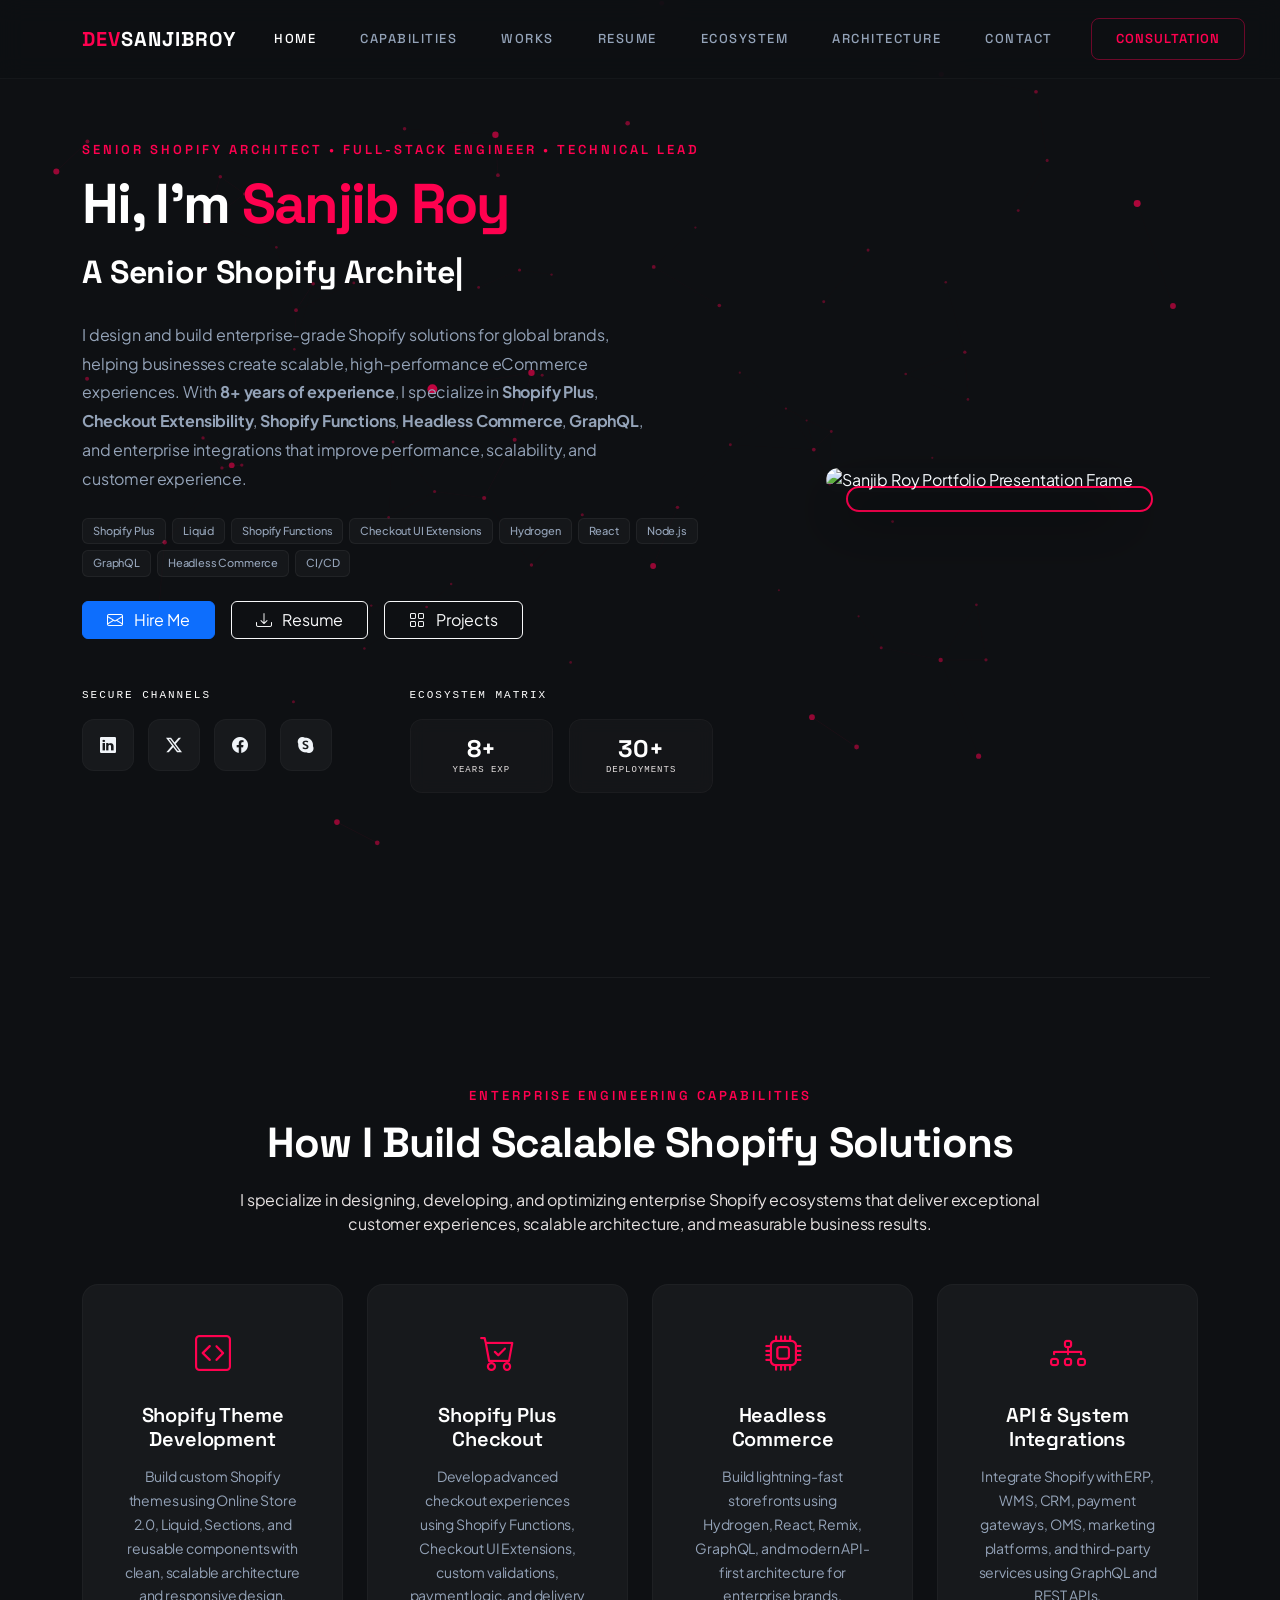
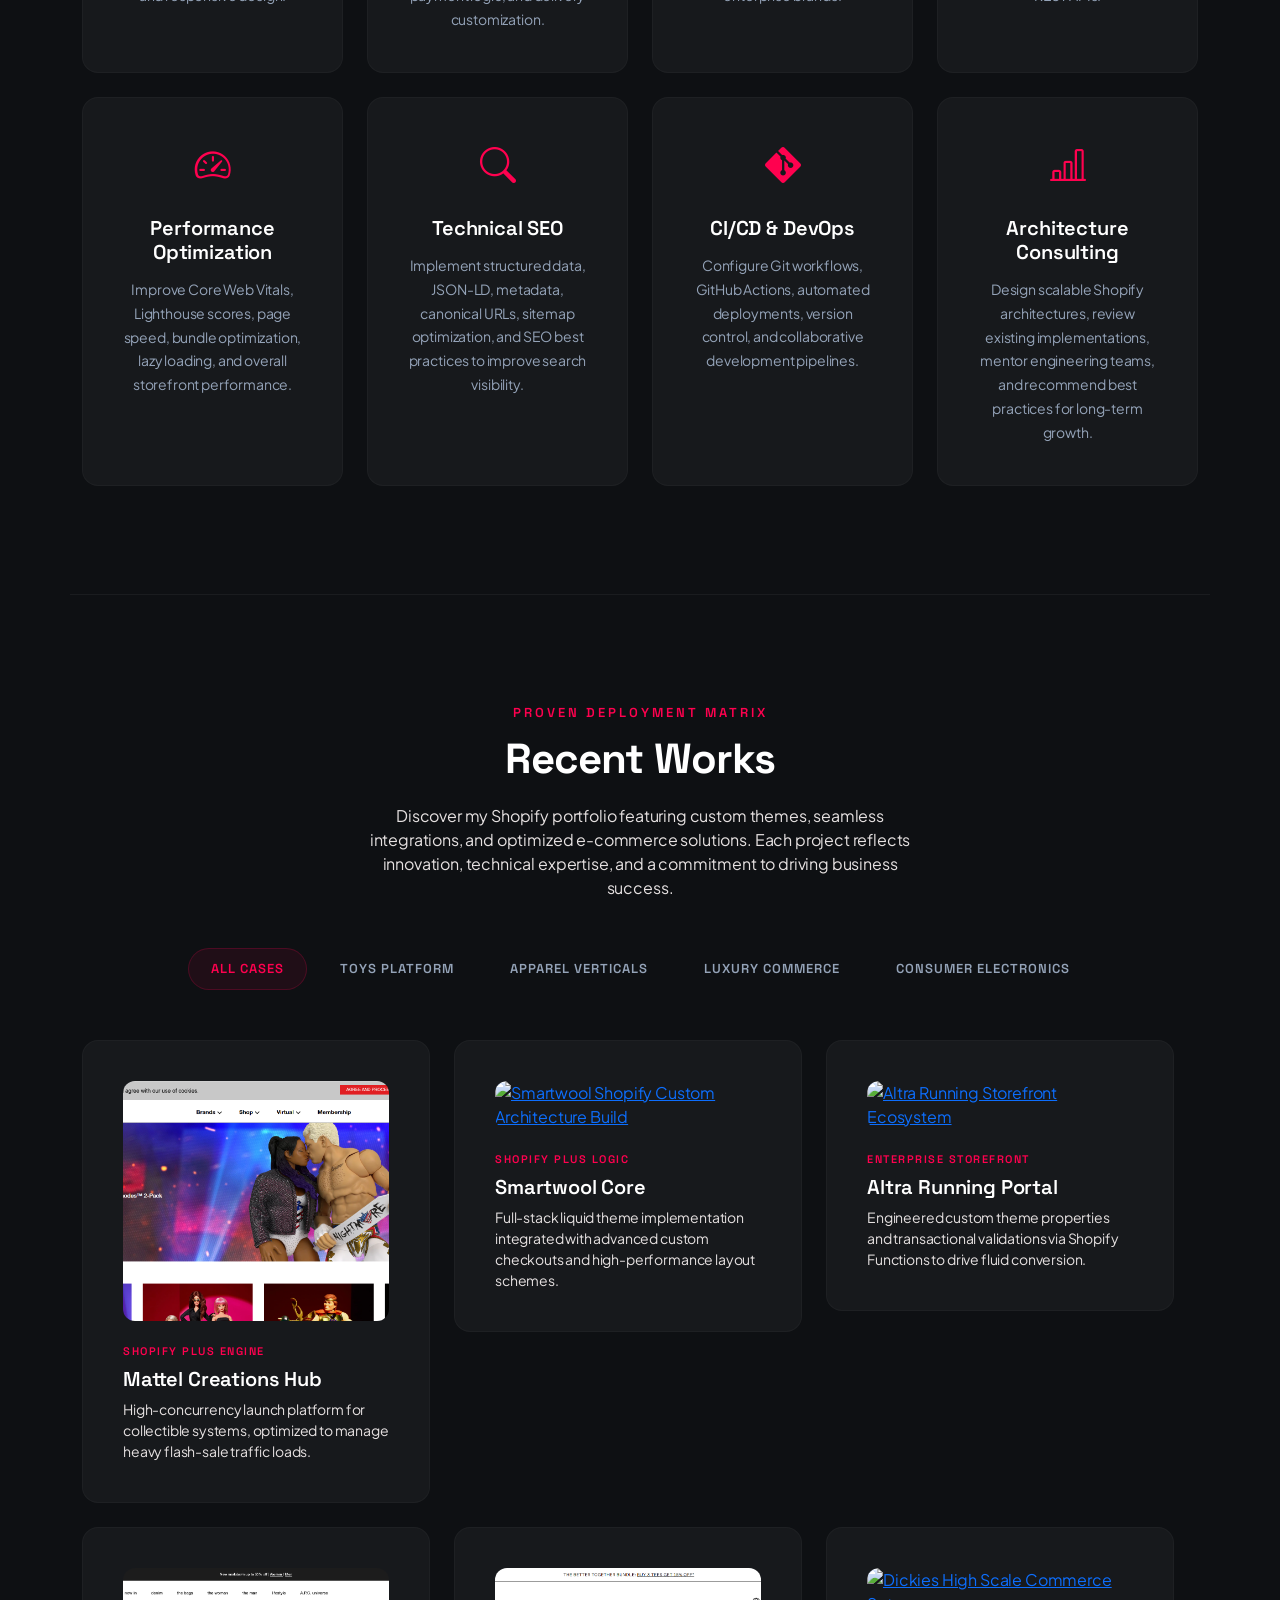
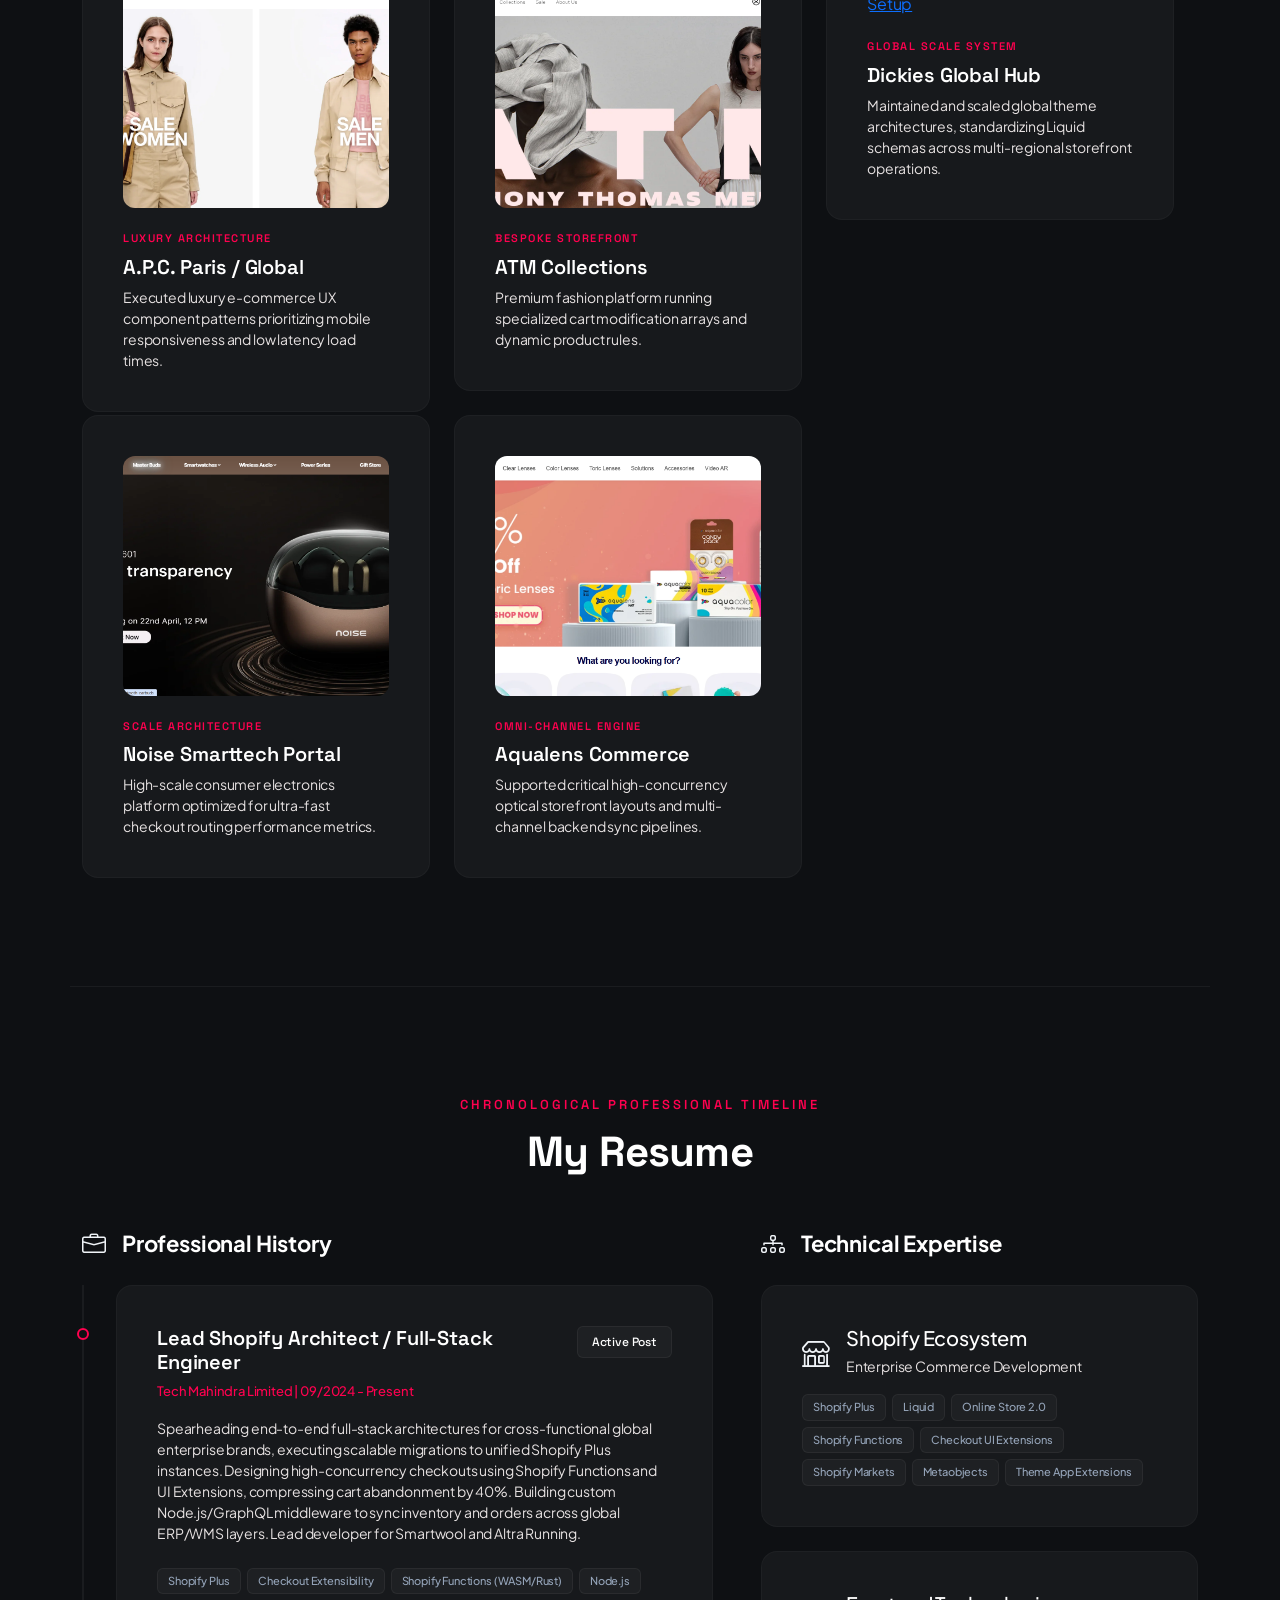
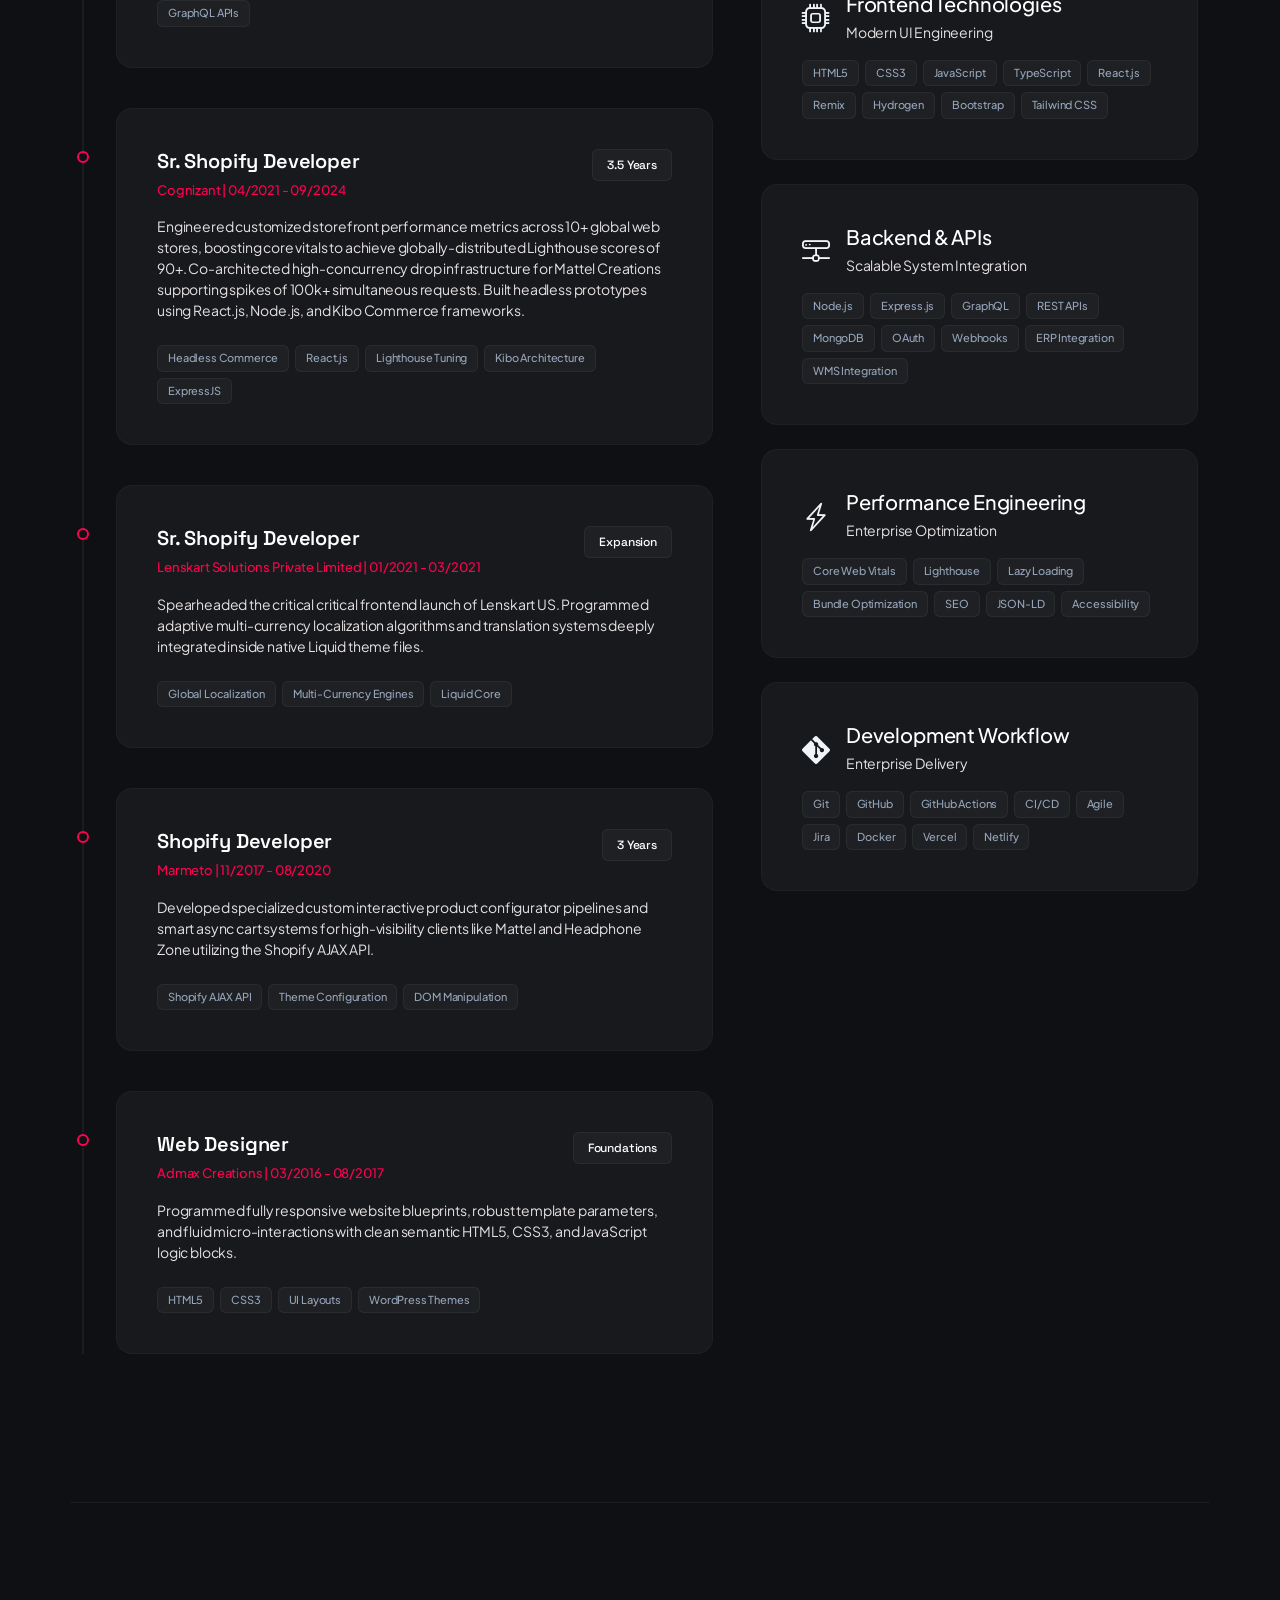
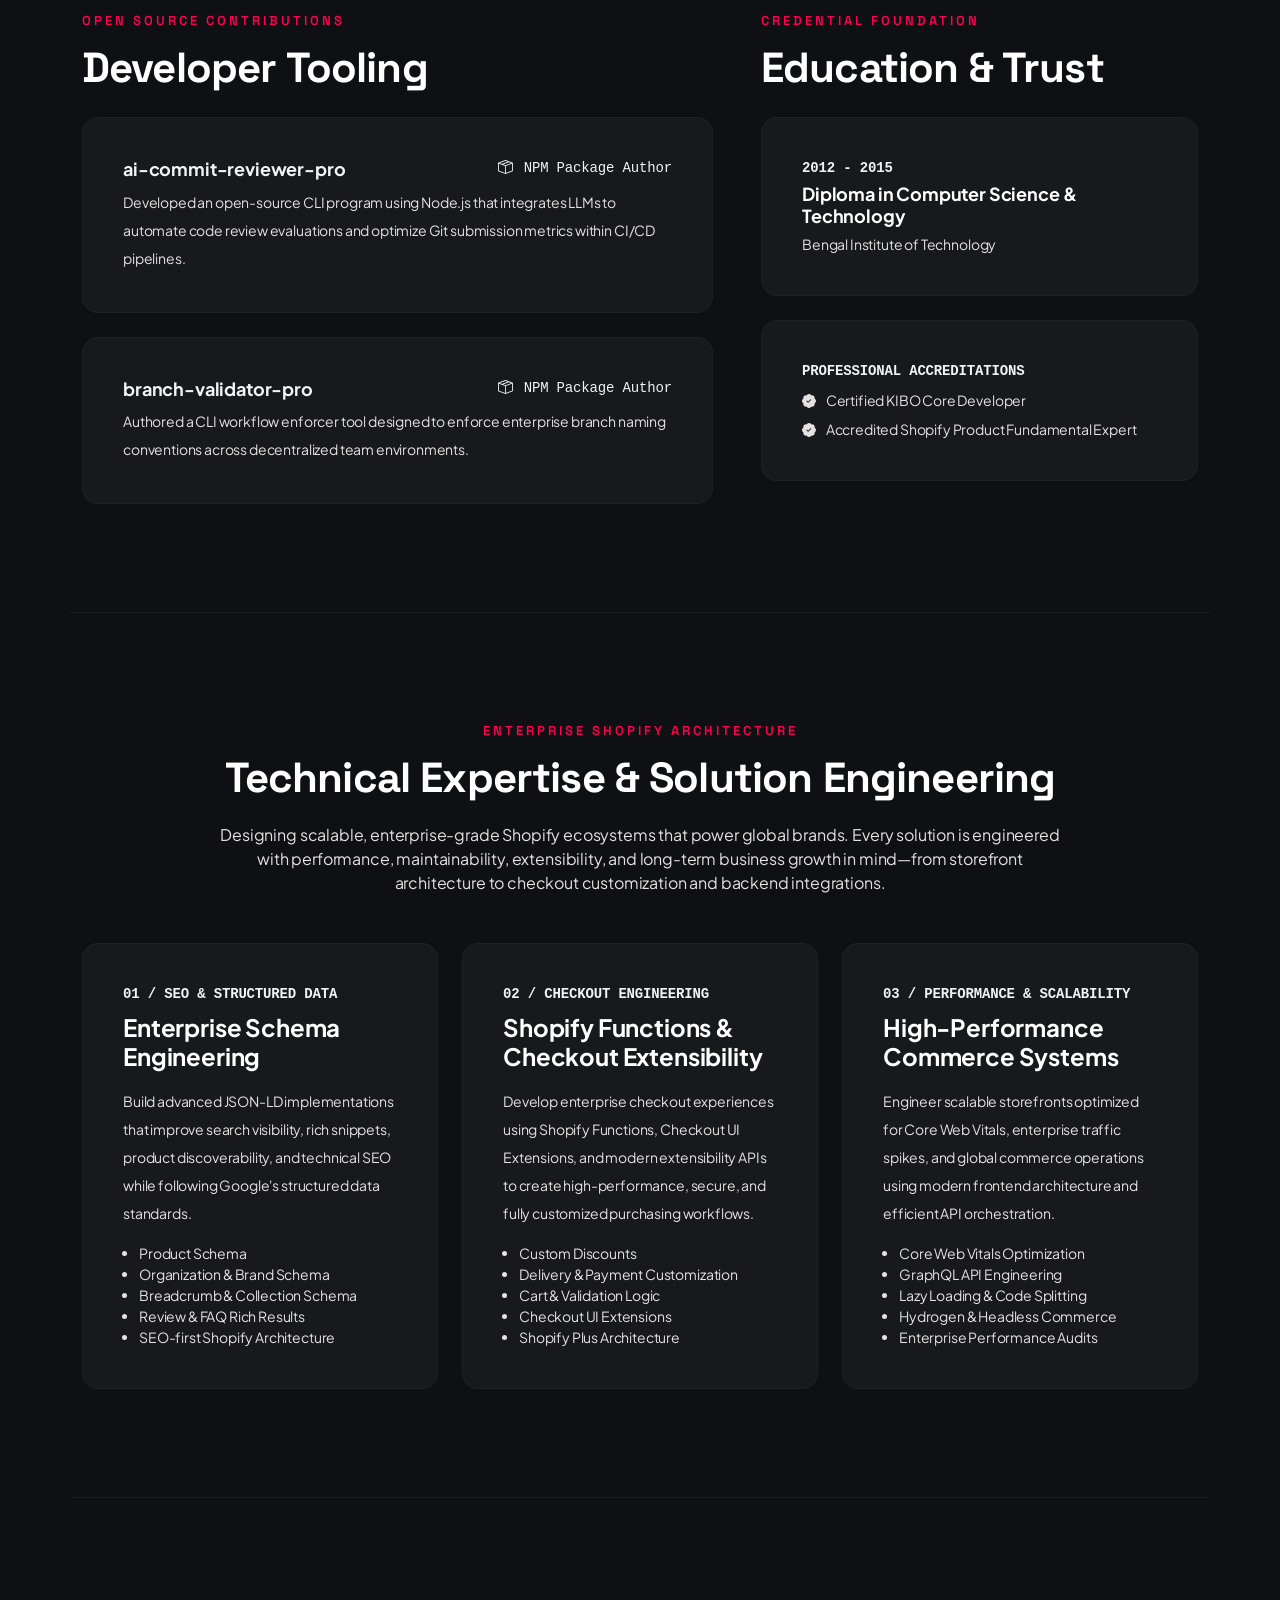
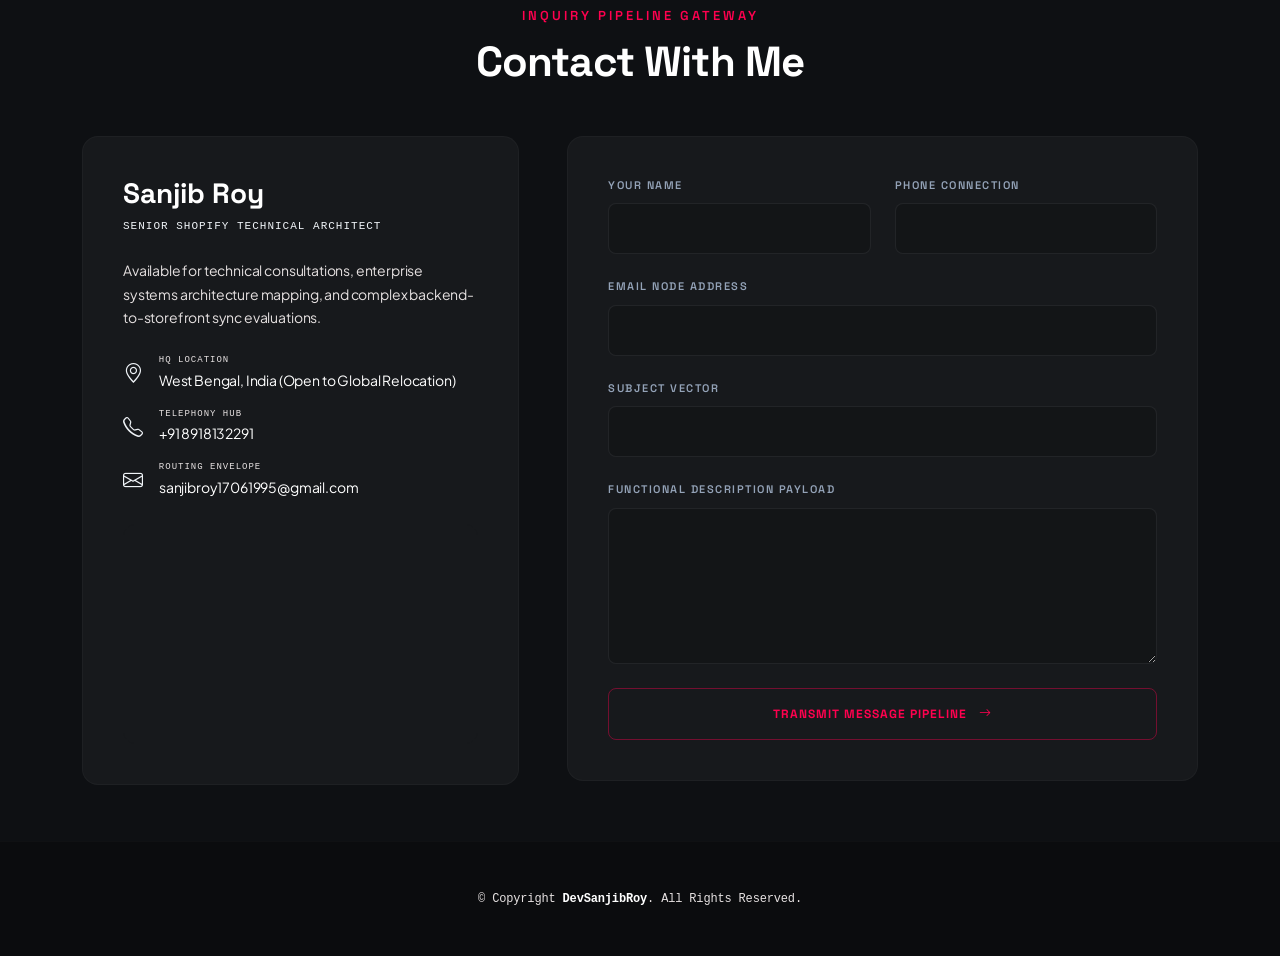
==== commit 9fe0cf31: "new changes" ====
--- a/index.html
+++ b/index.html
@@ -71,14 +71,65 @@
       <div class="container" style="position: relative; z-index: 2;">
         <div class="row align-items-center g-5">
           <div class="col-lg-7 text-start" data-aos="fade-up" data-aos-delay="100">
-            <span class="subtitle-tracker">PREMIUM INTERNET COMMERCE ENGINEERING</span>
+            <span class="subtitle-tracker">SENIOR SHOPIFY ARCHITECT • FULL-STACK ENGINEER • TECHNICAL LEAD</span>
             <h1 class="hero-title">Hi, I'm <span>Sanjib Roy</span></h1>
             <div class="hero-specialty">
-              A <span class="typed" data-typed-items="Shopify Plus Architect., Senior Full-Stack Engineer., High-Concurrency UI Developer.">Shopify Plus Architect</span>
+              A <span class="typed" data-typed-items="Senior Shopify Architect, Shopify Plus Expert, Full-Stack Engineer, Headless Commerce Specialist, Technical Lead.">Shopify Plus Architect</span>
             </div>
             <p class="hero-description">
-              As a full-stack technical lead with over 8 years of experience in enterprise commerce infrastructure, I design and engineer fast storefront ecosystems. My architecture focus hits the sweet spot between advanced liquid frameworks, complex checkout pipelines via Shopify Functions, and multi-channel system orchestrations.
+
+                I design and build enterprise-grade Shopify solutions for global brands,
+                helping businesses create scalable, high-performance eCommerce experiences.
+
+                With <strong>8+ years of experience</strong>, I specialize in
+                <strong>Shopify Plus</strong>,
+                <strong>Checkout Extensibility</strong>,
+                <strong>Shopify Functions</strong>,
+                <strong>Headless Commerce</strong>,
+                <strong>GraphQL</strong>,
+                and enterprise integrations that improve performance,
+                scalability, and customer experience.
+
             </p>
+            <div class="timeline-skills-tag-cloud mt-4 mb-4">
+
+                <span>Shopify Plus</span>
+                <span>Liquid</span>
+                <span>Shopify Functions</span>
+                <span>Checkout UI Extensions</span>
+                <span>Hydrogen</span>
+                <span>React</span>
+                <span>Node.js</span>
+                <span>GraphQL</span>
+                <span>Headless Commerce</span>
+                <span>CI/CD</span>
+
+            </div>
+            <div class="d-flex flex-wrap gap-3 mb-5">
+
+                <a href="#contact" class="btn btn-primary px-4">
+
+                    <i class="bi bi-envelope me-2"></i>
+                    Hire Me
+
+                </a>
+
+                <a href="assets/resume/Sanjib_Roy_Resume.pdf" class="btn btn-outline-light px-4" target="_blank">
+
+                    <i class="bi bi-download me-2"></i>
+                    Resume
+
+                </a>
+
+                <a href="#portfolio" class="btn btn-outline-light px-4">
+
+                    <i class="bi bi-grid me-2"></i>
+                    Projects
+
+                </a>
+
+            </div>
+            
             
             <div class="row mt-5">
               <div class="col-md-6 mb-4">
@@ -104,6 +155,7 @@
                 </div>
               </div>
             </div>
+            
           </div>
           
           <div class="col-lg-5 text-center" data-aos="fade-zoom-in" data-aos-delay="200">
@@ -117,47 +169,256 @@
 
     <div class="section-separator container"></div>
 
-    <!-- Capabilities/Core Engineering Services Grid -->
+    <!-- ==============================
+    Enterprise Engineering Capabilities
+    =============================== -->
     <section id="services" class="py-2">
-      <div class="container">
-        <span class="subtitle-tracker">ENGINEERING CAPABILITIES</span>
-        <h2 class="title-tracker">What I Do</h2>
-        <div class="row g-4 mt-2">
-          <div class="col-md-6 col-lg-4 d-flex align-items-stretch" data-aos="fade-up" data-aos-delay="100">
-            <div class="premium-card">
-              <div class="icon-box-wrapper">
-                <i class="bi bi-code-square"></i>
-                <h3 class="feature-card-title">Bespoke Theme Architecture</h3>
-                <p class="feature-card-text">
-                  Developing custom Shopify Plus themes using modular Liquid setups. Every line is optimized for high score performance profiles on modern layout speed tools.
+
+        <div class="container">
+
+            <div class="text-center mb-5">
+                <span class="subtitle-tracker">
+                    ENTERPRISE ENGINEERING CAPABILITIES
+                </span>
+
+                <h2 class="title-tracker">
+                    How I Build Scalable Shopify Solutions
+                </h2>
+
+                <p class="text-muted mx-auto mt-3" style="max-width:850px;">
+                    I specialize in designing, developing, and optimizing enterprise Shopify
+                    ecosystems that deliver exceptional customer experiences, scalable
+                    architecture, and measurable business results.
                 </p>
-              </div>
-            </div>
-          </div>
-          <div class="col-md-6 col-lg-4 d-flex align-items-stretch" data-aos="fade-up" data-aos-delay="200">
-            <div class="premium-card">
-              <div class="icon-box-wrapper">
-                <i class="bi bi-cpu-fill"></i>
-                <h3 class="feature-card-title">Decoupled & Headless Builds</h3>
-                <p class="feature-card-text">
-                  Building headless storefront instances through Shopify Storefront GraphQL APIs linked with fast React frontends and custom Node.js system endpoints.
-                </p>
-              </div>
-            </div>
-          </div>
-          <div class="col-md-6 col-lg-4 d-flex align-items-stretch" data-aos="fade-up" data-aos-delay="300">
-            <div class="premium-card">
-              <div class="icon-box-wrapper">
-                <i class="bi bi-graph-up-arrow"></i>
-                <h3 class="feature-card-title">Technical SEO & Microdata</h3>
-                <p class="feature-card-text">
-                  Implementing semantic rich structured layouts and custom JSON-LD schemas to maximize organic visibility performance directly inside core system tracks.
-                </p>
-              </div>
-            </div>
-          </div>
-        </div>
-      </div>
+            </div>
+
+            <div class="row g-4">
+
+                <!-- Card 1 -->
+                <div class="col-md-6 col-lg-3 d-flex align-items-stretch"
+                    data-aos="fade-up">
+
+                    <div class="premium-card">
+
+                        <div class="icon-box-wrapper">
+
+                            <i class="bi bi-code-square"></i>
+
+                            <h3 class="feature-card-title">
+                                Shopify Theme Development
+                            </h3>
+
+                            <p class="feature-card-text">
+                                Build custom Shopify themes using Online Store 2.0,
+                                Liquid, Sections, and reusable components with clean,
+                                scalable architecture and responsive design.
+                            </p>
+
+                        </div>
+
+                    </div>
+
+                </div>
+
+                <!-- Card 2 -->
+
+                <div class="col-md-6 col-lg-3 d-flex align-items-stretch"
+                    data-aos="fade-up"
+                    data-aos-delay="100">
+
+                    <div class="premium-card">
+
+                        <div class="icon-box-wrapper">
+
+                            <i class="bi bi-cart-check"></i>
+
+                            <h3 class="feature-card-title">
+                                Shopify Plus Checkout
+                            </h3>
+
+                            <p class="feature-card-text">
+                                Develop advanced checkout experiences using Shopify
+                                Functions, Checkout UI Extensions, custom validations,
+                                payment logic, and delivery customization.
+                            </p>
+
+                        </div>
+
+                    </div>
+
+                </div>
+
+                <!-- Card 3 -->
+
+                <div class="col-md-6 col-lg-3 d-flex align-items-stretch"
+                    data-aos="fade-up"
+                    data-aos-delay="200">
+
+                    <div class="premium-card">
+
+                        <div class="icon-box-wrapper">
+
+                            <i class="bi bi-cpu"></i>
+
+                            <h3 class="feature-card-title">
+                                Headless Commerce
+                            </h3>
+
+                            <p class="feature-card-text">
+                                Build lightning-fast storefronts using Hydrogen,
+                                React, Remix, GraphQL, and modern API-first
+                                architecture for enterprise brands.
+                            </p>
+
+                        </div>
+
+                    </div>
+
+                </div>
+
+                <!-- Card 4 -->
+
+                <div class="col-md-6 col-lg-3 d-flex align-items-stretch"
+                    data-aos="fade-up"
+                    data-aos-delay="300">
+
+                    <div class="premium-card">
+
+                        <div class="icon-box-wrapper">
+
+                            <i class="bi bi-diagram-3"></i>
+
+                            <h3 class="feature-card-title">
+                                API & System Integrations
+                            </h3>
+
+                            <p class="feature-card-text">
+                                Integrate Shopify with ERP, WMS, CRM, payment gateways,
+                                OMS, marketing platforms, and third-party services using
+                                GraphQL and REST APIs.
+                            </p>
+
+                        </div>
+
+                    </div>
+
+                </div>
+
+                <!-- Card 5 -->
+
+                <div class="col-md-6 col-lg-3 d-flex align-items-stretch"
+                    data-aos="fade-up">
+
+                    <div class="premium-card">
+
+                        <div class="icon-box-wrapper">
+
+                            <i class="bi bi-speedometer2"></i>
+
+                            <h3 class="feature-card-title">
+                                Performance Optimization
+                            </h3>
+
+                            <p class="feature-card-text">
+                                Improve Core Web Vitals, Lighthouse scores, page speed,
+                                bundle optimization, lazy loading, and overall storefront
+                                performance.
+                            </p>
+
+                        </div>
+
+                    </div>
+
+                </div>
+
+                <!-- Card 6 -->
+
+                <div class="col-md-6 col-lg-3 d-flex align-items-stretch"
+                    data-aos="fade-up"
+                    data-aos-delay="100">
+
+                    <div class="premium-card">
+
+                        <div class="icon-box-wrapper">
+
+                            <i class="bi bi-search"></i>
+
+                            <h3 class="feature-card-title">
+                                Technical SEO
+                            </h3>
+
+                            <p class="feature-card-text">
+                                Implement structured data, JSON-LD, metadata,
+                                canonical URLs, sitemap optimization, and SEO best
+                                practices to improve search visibility.
+                            </p>
+
+                        </div>
+
+                    </div>
+
+                </div>
+
+                <!-- Card 7 -->
+
+                <div class="col-md-6 col-lg-3 d-flex align-items-stretch"
+                    data-aos="fade-up"
+                    data-aos-delay="200">
+
+                    <div class="premium-card">
+
+                        <div class="icon-box-wrapper">
+
+                            <i class="bi bi-git"></i>
+
+                            <h3 class="feature-card-title">
+                                CI/CD & DevOps
+                            </h3>
+
+                            <p class="feature-card-text">
+                                Configure Git workflows, GitHub Actions,
+                                automated deployments, version control,
+                                and collaborative development pipelines.
+                            </p>
+
+                        </div>
+
+                    </div>
+
+                </div>
+
+                <!-- Card 8 -->
+
+                <div class="col-md-6 col-lg-3 d-flex align-items-stretch"
+                    data-aos="fade-up"
+                    data-aos-delay="300">
+
+                    <div class="premium-card">
+
+                        <div class="icon-box-wrapper">
+
+                            <i class="bi bi-bar-chart-line"></i>
+
+                            <h3 class="feature-card-title">
+                                Architecture Consulting
+                            </h3>
+
+                            <p class="feature-card-text">
+                                Design scalable Shopify architectures, review existing
+                                implementations, mentor engineering teams, and recommend
+                                best practices for long-term growth.
+                            </p>
+
+                        </div>
+
+                    </div>
+
+                </div>
+
+            </div>
+
+        </div>
+
     </section>
 
     <div class="section-separator container"></div>
@@ -406,46 +667,163 @@
             </div>
           </div>
 
-          <!-- Right Column Analytics Matrix Progress Indicators -->
+          <!-- Right Column - Technical Expertise -->
           <div class="col-lg-5">
-            <div class="d-flex align-items-center mb-4">
-              <i class="bi bi-sliders text-pink fs-4 me-3"></i>
-              <h3 class="text-white fw-bold mb-0 font-secondary" style="font-size:22px;">Technical Skills Metrics</h3>
-            </div>
-            
-            <div class="premium-card">
-              <div class="progress-track-wrapper">
-                <div class="d-flex justify-content-between mb-2">
-                  <span class="progress-track-label mb-0">Shopify Plus Core Architecture</span>
-                  <span class="text-pink small font-monospace fw-bold">100%</span>
-                </div>
-                <div class="progress-track-bg"><div class="progress-track-fill" style="width: 100%;"></div></div>
-              </div>
-
-              <div class="progress-track-wrapper">
-                <div class="d-flex justify-content-between mb-2">
-                  <span class="progress-track-label mb-0">Liquid Syntax Programming</span>
-                  <span class="text-pink small font-monospace fw-bold">100%</span>
-                </div>
-                <div class="progress-track-bg"><div class="progress-track-fill" style="width: 100%;"></div></div>
-              </div>
-
-              <div class="progress-track-wrapper">
-                <div class="d-flex justify-content-between mb-2">
-                  <span class="progress-track-label mb-0">React.js Storefront Environments</span>
-                  <span class="text-pink small font-monospace fw-bold">90%</span>
-                </div>
-                <div class="progress-track-bg"><div class="progress-track-fill" style="width: 90%;"></div></div>
-              </div>
-
-              <div class="progress-track-wrapper">
-                <div class="d-flex justify-content-between mb-2">
-                  <span class="progress-track-label mb-0">Node.js Middleware Engines</span>
-                  <span class="text-pink small font-monospace fw-bold">80%</span>
-                </div>
-                <div class="progress-track-bg"><div class="progress-track-fill" style="width: 80%;"></div></div>
-              </div>
-            </div>
+
+              <div class="d-flex align-items-center mb-4">
+                  <i class="bi bi-diagram-3 text-pink fs-4 me-3"></i>
+                  <h3 class="text-white fw-bold mb-0 font-secondary" style="font-size:22px;">
+                      Technical Expertise
+                  </h3>
+              </div>
+
+              <!-- Card 1 -->
+
+              <div class="premium-card mb-4">
+
+                  <div class="d-flex align-items-center mb-3">
+                      <i class="bi bi-shop fs-3 text-pink me-3"></i>
+                      <div>
+                          <h5 class="text-white mb-1">Shopify Ecosystem</h5>
+                          <small class="text-muted">
+                              Enterprise Commerce Development
+                          </small>
+                      </div>
+                  </div>
+
+                  <div class="timeline-skills-tag-cloud">
+
+                      <span>Shopify Plus</span>
+                      <span>Liquid</span>
+                      <span>Online Store 2.0</span>
+                      <span>Shopify Functions</span>
+                      <span>Checkout UI Extensions</span>
+                      <span>Shopify Markets</span>
+                      <span>Metaobjects</span>
+                      <span>Theme App Extensions</span>
+
+                  </div>
+
+              </div>
+
+              <!-- Card 2 -->
+
+              <div class="premium-card mb-4">
+
+                  <div class="d-flex align-items-center mb-3">
+                      <i class="bi bi-cpu fs-3 text-pink me-3"></i>
+                      <div>
+                          <h5 class="text-white mb-1">Frontend Technologies</h5>
+                          <small class="text-muted">
+                              Modern UI Engineering
+                          </small>
+                      </div>
+                  </div>
+
+                  <div class="timeline-skills-tag-cloud">
+
+                      <span>HTML5</span>
+                      <span>CSS3</span>
+                      <span>JavaScript</span>
+                      <span>TypeScript</span>
+                      <span>React.js</span>
+                      <span>Remix</span>
+                      <span>Hydrogen</span>
+                      <span>Bootstrap</span>
+                      <span>Tailwind CSS</span>
+
+                  </div>
+
+              </div>
+
+              <!-- Card 3 -->
+
+              <div class="premium-card mb-4">
+
+                  <div class="d-flex align-items-center mb-3">
+                      <i class="bi bi-hdd-network fs-3 text-pink me-3"></i>
+                      <div>
+                          <h5 class="text-white mb-1">Backend & APIs</h5>
+                          <small class="text-muted">
+                              Scalable System Integration
+                          </small>
+                      </div>
+                  </div>
+
+                  <div class="timeline-skills-tag-cloud">
+
+                      <span>Node.js</span>
+                      <span>Express.js</span>
+                      <span>GraphQL</span>
+                      <span>REST APIs</span>
+                      <span>MongoDB</span>
+                      <span>OAuth</span>
+                      <span>Webhooks</span>
+                      <span>ERP Integration</span>
+                      <span>WMS Integration</span>
+
+                  </div>
+
+              </div>
+
+              <!-- Card 4 -->
+
+              <div class="premium-card mb-4">
+
+                  <div class="d-flex align-items-center mb-3">
+                      <i class="bi bi-lightning-charge fs-3 text-pink me-3"></i>
+                      <div>
+                          <h5 class="text-white mb-1">Performance Engineering</h5>
+                          <small class="text-muted">
+                              Enterprise Optimization
+                          </small>
+                      </div>
+                  </div>
+
+                  <div class="timeline-skills-tag-cloud">
+
+                      <span>Core Web Vitals</span>
+                      <span>Lighthouse</span>
+                      <span>Lazy Loading</span>
+                      <span>Bundle Optimization</span>
+                      <span>SEO</span>
+                      <span>JSON-LD</span>
+                      <span>Accessibility</span>
+
+                  </div>
+
+              </div>
+
+              <!-- Card 5 -->
+
+              <div class="premium-card">
+
+                  <div class="d-flex align-items-center mb-3">
+                      <i class="bi bi-git fs-3 text-pink me-3"></i>
+                      <div>
+                          <h5 class="text-white mb-1">Development Workflow</h5>
+                          <small class="text-muted">
+                              Enterprise Delivery
+                          </small>
+                      </div>
+                  </div>
+
+                  <div class="timeline-skills-tag-cloud">
+
+                      <span>Git</span>
+                      <span>GitHub</span>
+                      <span>GitHub Actions</span>
+                      <span>CI/CD</span>
+                      <span>Agile</span>
+                      <span>Jira</span>
+                      <span>Docker</span>
+                      <span>Vercel</span>
+                      <span>Netlify</span>
+
+                  </div>
+
+              </div>
+
           </div>
         </div>
       </div>
@@ -465,7 +843,7 @@
               <div class="premium-card">
                 <div>
                   <div class="d-flex justify-content-between align-items-center mb-2">
-                    <h4 class="text-white fw-bold mb-0 font-secondary" style="font-size:18px;">ai-commit-reviewer-pro</h4>
+                    <h4 class="text-white fw-bold mb-0 font-secondary" style="font-size:18px;"><a href="https://www.npmjs.com/package/ai-commit-reviewer-pro" target="_blank">ai-commit-reviewer-pro</a></h4>
                     <span class="text-pink small font-monospace"><i class="bi bi-box-seam me-1"></i> NPM Package Author</span>
                   </div>
                   <p class="text-muted small lh-lg mb-0">
@@ -476,7 +854,7 @@
               <div class="premium-card">
                 <div>
                   <div class="d-flex justify-content-between align-items-center mb-2">
-                    <h4 class="text-white fw-bold mb-0 font-secondary" style="font-size:18px;">branch-validator-pro</h4>
+                    <h4 class="text-white fw-bold mb-0 font-secondary" style="font-size:18px;"><a href="https://www.npmjs.com/package/branch-validator-pro" target="_blank">branch-validator-pro</a></h4>
                     <span class="text-pink small font-monospace"><i class="bi bi-box-seam me-1"></i> NPM Package Author</span>
                   </div>
                   <p class="text-muted small lh-lg mb-0">
@@ -516,51 +894,122 @@
 
     <div class="section-separator container"></div>
 
-    <!-- Theme Architecture Blueprint Component Layout -->
-    <section id="architecture" class="py-2">
-      <div class="container">
-        <div class="text-center mb-5">
-          <span class="subtitle-tracker">ARCHITECTURAL SYSTEM BLUEPRINT</span>
-          <h2 class="title-tracker">Framework Specifications</h2>
-        </div>
-        
-        <div class="row g-4">
-          <div class="col-md-4 d-flex align-items-stretch" data-aos="fade-up" data-aos-delay="100">
-            <div class="premium-card">
-              <div>
-                <span class="text-pink small font-monospace fw-bold mb-2 d-block">01 / SCHEMA ENGINE</span>
-                <h4 class="text-white fw-bold mb-3 font-secondary" style="font-size:18px;">JSON-LD Structuring</h4>
-                <p class="text-muted small lh-lg mb-0">
-                  Injecting precise, semantic meta configurations directly into custom layouts to maximize product query discoverability on search engines.
-                </p>
-              </div>
-            </div>
-          </div>
-          <div class="col-md-4 d-flex align-items-stretch" data-aos="fade-up" data-aos-delay="200">
-            <div class="premium-card">
-              <div>
-                <span class="text-pink small font-monospace fw-bold mb-2 d-block">02 / EXTENSIONS</span>
-                <h4 class="text-white fw-bold mb-3 font-secondary" style="font-size:18px;">Shopify Functions Customization</h4>
-                <p class="text-muted small lh-lg mb-0">
-                  Writing edge logical structures to run personalized validation mechanics straight through checkout pipelines seamlessly.
-                </p>
-              </div>
-            </div>
-          </div>
-          <div class="col-md-4 d-flex align-items-stretch" data-aos="fade-up" data-aos-delay="300">
-            <div class="premium-card">
-              <div>
-                <span class="text-pink small font-monospace fw-bold mb-2 d-block">03 / PERFORMANCE</span>
-                <h4 class="text-white fw-bold mb-3 font-secondary" style="font-size:18px;">Cart Payload Controls</h4>
-                <p class="text-muted small lh-lg mb-0">
-                  Managing client asynchronous network payloads cleanly to minimize layout lag and secure transactional stability.
-                </p>
-              </div>
-            </div>
-          </div>
+  <!-- Enterprise Architecture Blueprint -->
+<section id="architecture" class="py-2">
+  <div class="container">
+
+    <div class="text-center mb-5">
+      <span class="subtitle-tracker">ENTERPRISE SHOPIFY ARCHITECTURE</span>
+      <h2 class="title-tracker">Technical Expertise & Solution Engineering</h2>
+      <p class="text-muted mx-auto mt-3" style="max-width:850px;">
+        Designing scalable, enterprise-grade Shopify ecosystems that power global brands.
+        Every solution is engineered with performance, maintainability, extensibility,
+        and long-term business growth in mind—from storefront architecture to checkout
+        customization and backend integrations.
+      </p>
+    </div>
+
+    <div class="row g-4">
+
+      <!-- Card 1 -->
+      <div class="col-lg-4 d-flex align-items-stretch"
+           data-aos="fade-up"
+           data-aos-delay="100">
+
+        <div class="premium-card">
+
+          <span class="text-pink small font-monospace fw-bold mb-2 d-block">
+            01 / SEO & STRUCTURED DATA
+          </span>
+
+          <h4 class="text-white fw-bold mb-3 font-secondary">
+            Enterprise Schema Engineering
+          </h4>
+
+          <p class="text-muted small lh-lg mb-3">
+            Build advanced JSON-LD implementations that improve search visibility,
+            rich snippets, product discoverability, and technical SEO while following
+            Google's structured data standards.
+          </p>
+
+          <ul class="small text-muted ps-3 mb-0">
+            <li>Product Schema</li>
+            <li>Organization & Brand Schema</li>
+            <li>Breadcrumb & Collection Schema</li>
+            <li>Review & FAQ Rich Results</li>
+            <li>SEO-first Shopify Architecture</li>
+          </ul>
+
         </div>
       </div>
-    </section>
+
+      <!-- Card 2 -->
+      <div class="col-lg-4 d-flex align-items-stretch"
+           data-aos="fade-up"
+           data-aos-delay="200">
+
+        <div class="premium-card">
+
+          <span class="text-pink small font-monospace fw-bold mb-2 d-block">
+            02 / CHECKOUT ENGINEERING
+          </span>
+
+          <h4 class="text-white fw-bold mb-3 font-secondary">
+            Shopify Functions & Checkout Extensibility
+          </h4>
+
+          <p class="text-muted small lh-lg mb-3">
+            Develop enterprise checkout experiences using Shopify Functions,
+            Checkout UI Extensions, and modern extensibility APIs to create
+            high-performance, secure, and fully customized purchasing workflows.
+          </p>
+
+          <ul class="small text-muted ps-3 mb-0">
+            <li>Custom Discounts</li>
+            <li>Delivery & Payment Customization</li>
+            <li>Cart & Validation Logic</li>
+            <li>Checkout UI Extensions</li>
+            <li>Shopify Plus Architecture</li>
+          </ul>
+
+        </div>
+      </div>
+
+      <!-- Card 3 -->
+      <div class="col-lg-4 d-flex align-items-stretch"
+           data-aos="fade-up"
+           data-aos-delay="300">
+
+        <div class="premium-card">
+
+          <span class="text-pink small font-monospace fw-bold mb-2 d-block">
+            03 / PERFORMANCE & SCALABILITY
+          </span>
+
+          <h4 class="text-white fw-bold mb-3 font-secondary">
+            High-Performance Commerce Systems
+          </h4>
+
+          <p class="text-muted small lh-lg mb-3">
+            Engineer scalable storefronts optimized for Core Web Vitals,
+            enterprise traffic spikes, and global commerce operations using
+            modern frontend architecture and efficient API orchestration.
+          </p>
+
+          <ul class="small text-muted ps-3 mb-0">
+            <li>Core Web Vitals Optimization</li>
+            <li>GraphQL API Engineering</li>
+            <li>Lazy Loading & Code Splitting</li>
+            <li>Hydrogen & Headless Commerce</li>
+            <li>Enterprise Performance Audits</li>
+          </ul>
+
+        </div>
+      </div>
+
+    </div>
+  </div>
+</section>
 
     <div class="section-separator container"></div>
 
@@ -664,289 +1113,6 @@
   <script src="assets/vendor/glightbox/js/glightbox.min.js"></script>
   <script src="assets/vendor/isotope-layout/isotope.pkgd.min.js"></script>
   <script src="assets/vendor/swiper/swiper-bundle.min.js"></script>
-
-  <!-- Control Script Setup Framework Initializations -->
-  <script>
-    document.addEventListener('DOMContentLoaded', () => {
-      
-      if (typeof AOS !== 'undefined') {
-        AOS.init({ duration: 700, easing: 'ease-out', once: true });
-      }
-
-      const typedTarget = document.querySelector('.typed');
-      if (typedTarget && typeof Typed !== 'undefined') {
-        const itemsStr = typedTarget.getAttribute('data-typed-items');
-        if (itemsStr) {
-          new Typed('.typed', {
-            strings: itemsStr.split(','),
-            typeSpeed: 50,
-            backSpeed: 30,
-            backDelay: 2500,
-            loop: true
-          });
-        }
-      }
-
-      const isoGrid = document.querySelector('.portfolio-isotope-container');
-      if (isoGrid && typeof Isotope !== 'undefined') {
-        let archiveIsotope = new Isotope(isoGrid, {
-          itemSelector: '.portfolio-item-node',
-          layoutMode: 'fitRows',
-          transitionDuration: '0.4s'
-        });
-
-        // RECALCULATE ELEMENT FLOW WHEN GRID ARRANGE FINISHES Animations
-        archiveIsotope.on('arrangeComplete', () => {
-          archiveIsotope.layout();
-        });
-
-        const filterTabs = document.querySelectorAll('.portfolio-filter-nav li');
-        filterTabs.forEach(tab => {
-          tab.addEventListener('click', function() {
-            filterTabs.forEach(el => el.classList.remove('filter-active'));
-            this.classList.add('filter-active');
-            
-            archiveIsotope.arrange({
-              filter: this.getAttribute('data-filter')
-            });
-
-            // Safeguard timeout block ensuring document sync parameters match viewport updates
-            setTimeout(() => {
-              archiveIsotope.layout();
-            }, 450);
-          });
-        });
-      }
-
-      /* --- EXPERT MOUSE TRAILING CURSOR ENGINE --- */
-      const cursorCanvas = document.getElementById('expert-canvas-cursor');
-      if (cursorCanvas && window.innerWidth >= 992) {
-        const ctx = cursorCanvas.getContext('2d');
-        let points = [];
-        const maxPoints = 22;
-        
-        let mouse = { x: window.innerWidth / 2, y: window.innerHeight / 2, active: false };
-        let currentTarget = { x: mouse.x, y: mouse.y };
-
-        function resizeCursorCanvas() {
-          cursorCanvas.width = window.innerWidth;
-          cursorCanvas.height = window.innerHeight;
-        }
-        window.addEventListener('resize', resizeCursorCanvas);
-        resizeCursorCanvas();
-
-        window.addEventListener('mousemove', (e) => {
-          mouse.x = e.clientX;
-          mouse.y = e.clientY;
-          mouse.active = true;
-        });
-
-        window.addEventListener('mouseleave', () => { mouse.active = false; });
-
-        class DataNode {
-          constructor() {
-            this.x = mouse.x;
-            this.y = mouse.y;
-            this.vx = (Math.random() - 0.5) * 3;
-            this.vy = (Math.random() - 0.5) * 3;
-            this.radius = Math.random() * 2 + 1.5;
-            this.alpha = 1;
-          }
-          update() {
-            this.x += this.vx;
-            this.y += this.vy;
-            this.vx *= 0.94;
-            this.vy *= 0.94;
-            this.alpha -= 0.016;
-          }
-          draw() {
-            ctx.beginPath();
-            ctx.arc(this.x, this.y, this.radius, 0, Math.PI * 2);
-            ctx.fillStyle = `rgba(255, 1, 79, ${this.alpha * 0.8})`;
-            ctx.fill();
-          }
-        }
-
-        function renderEcosystemTrack() {
-          ctx.clearRect(0, 0, cursorCanvas.width, cursorCanvas.height);
-          
-          currentTarget.x += (mouse.x - currentTarget.x) * 0.12;
-          currentTarget.y += (mouse.y - currentTarget.y) * 0.12;
-
-          if (mouse.active) {
-            let radialGradient = ctx.createRadialGradient(currentTarget.x, currentTarget.y, 0, currentTarget.x, currentTarget.y, 45);
-            radialGradient.addColorStop(0, 'rgba(255, 1, 79, 0.06)');
-            radialGradient.addColorStop(1, 'rgba(255, 1, 79, 0)');
-            ctx.beginPath();
-            ctx.arc(currentTarget.x, currentTarget.y, 45, 0, Math.PI * 2);
-            ctx.fillStyle = radialGradient;
-            ctx.fill();
-
-            if (Math.abs(mouse.x - currentTarget.x) > 0.5 || Math.abs(mouse.y - currentTarget.y) > 0.5) {
-              if (points.length < maxPoints) {
-                points.push(new DataNode());
-              }
-            }
-          }
-
-          for (let i = points.length - 1; i >= 0; i--) {
-            points[i].update();
-            if (points[i].alpha <= 0) {
-              points.splice(i, 1);
-              continue;
-            }
-            points[i].draw();
-
-            for (let j = i - 1; j >= 0; j--) {
-              let dx = points[i].x - points[j].x;
-              let dy = points[i].y - points[j].y;
-              let distance = Math.sqrt(dx * dx + dy * dy);
-
-              if (distance < 75) {
-                ctx.beginPath();
-                ctx.moveTo(points[i].x, points[i].y);
-                ctx.lineTo(points[j].x, points[j].y);
-                let sharedAlpha = Math.min(points[i].alpha, points[j].alpha) * (1 - distance / 75) * 0.25;
-                ctx.strokeStyle = `rgba(255, 1, 79, ${sharedAlpha})`;
-                ctx.lineWidth = 0.8;
-                ctx.stroke();
-              }
-            }
-          }
-
-          if (mouse.active) {
-            ctx.beginPath();
-            ctx.arc(currentTarget.x, currentTarget.y, 3, 0, Math.PI * 2);
-            ctx.fillStyle = '#ff014f';
-            ctx.fill();
-          }
-
-          requestAnimationFrame(renderEcosystemTrack);
-        }
-        renderEcosystemTrack();
-      }
-
-      /* --- HIGH-PERFORMANCE IMMERSIVE INTERACTIVE 3D PARTICLE MATRIX ENGINE --- */
-      const heroSection = document.getElementById('hero');
-      const bannerCanvas = document.getElementById('hero-matrix-banner');
-      
-      if (bannerCanvas && heroSection) {
-        const bCtx = bannerCanvas.getContext('2d');
-        let points3D = [];
-        const numParticles = 90;
-        const focalLength = 320; 
-        
-        let angleY = 0.002; 
-        let angleX = 0.001;
-        
-        let targetMouseX = 0;
-        let targetMouseY = 0;
-        let currentMouseX = 0;
-        let currentMouseY = 0;
-
-        function resizeBannerCanvas() {
-          bannerCanvas.width = heroSection.offsetWidth;
-          bannerCanvas.height = heroSection.offsetHeight;
-        }
-        window.addEventListener('resize', resizeBannerCanvas);
-        resizeBannerCanvas();
-
-        heroSection.addEventListener('mousemove', (e) => {
-          const rect = heroSection.getBoundingClientRect();
-          targetMouseX = (e.clientX - rect.left - bannerCanvas.width / 2) * 0.0005;
-          targetMouseY = (e.clientY - rect.top - bannerCanvas.height / 2) * 0.0005;
-        });
-
-        heroSection.addEventListener('mouseleave', () => {
-          targetMouseX = 0;
-          targetMouseY = 0;
-        });
-
-        function init3DMatrix() {
-          points3D = [];
-          for (let i = 0; i < numParticles; i++) {
-            points3D.push({
-              x: (Math.random() - 0.5) * bannerCanvas.width * 0.8,
-              y: (Math.random() - 0.5) * bannerCanvas.height * 0.8,
-              z: (Math.random() - 0.5) * 400
-            });
-          }
-        }
-        init3DMatrix();
-
-        function rotateY(point, angle) {
-          let cos = Math.cos(angle);
-          let sin = Math.sin(angle);
-          let x1 = point.x * cos - point.z * sin;
-          let z1 = point.z * cos + point.x * sin;
-          point.x = x1;
-          point.z = z1;
-        }
-
-        function rotateX(point, angle) {
-          let cos = Math.cos(angle);
-          let sin = Math.sin(angle);
-          let y1 = point.y * cos - point.z * sin;
-          let z1 = point.z * cos + point.y * sin;
-          point.y = y1;
-          point.z = z1;
-        }
-
-        function animate3DMatrix() {
-          bCtx.clearRect(0, 0, bannerCanvas.width, bannerCanvas.height);
-          
-          currentMouseX += (targetMouseX - currentMouseX) * 0.05;
-          currentMouseY += (targetMouseY - currentMouseY) * 0.05;
-
-          let projectedPoints = [];
-
-          for (let i = 0; i < points3D.length; i++) {
-            let p = points3D[i];
-            
-            rotateY(p, angleY + currentMouseX * 0.02);
-            rotateX(p, angleX + currentMouseY * 0.02);
-
-            let perspective = focalLength / (focalLength + p.z);
-            let screenX = p.x * perspective + bannerCanvas.width / 2;
-            let screenY = p.y * perspective + bannerCanvas.height / 2;
-
-            projectedPoints.push({ x: screenX, y: screenY, scale: perspective, z: p.z });
-          }
-
-          for (let i = 0; i < projectedPoints.length; i++) {
-            let p1 = projectedPoints[i];
-            if (p1.x < 0 || p1.x > bannerCanvas.width || p1.y < 0 || p1.y > bannerCanvas.height) continue;
-
-            for (let j = i + 1; j < projectedPoints.length; j++) {
-              let p2 = projectedPoints[j];
-              let dx = p1.x - p2.x;
-              let dy = p1.y - p2.y;
-              let dist = Math.sqrt(dx * dx + dy * dy);
-
-              if (dist < 120) {
-                bCtx.beginPath();
-                bCtx.moveTo(p1.x, p1.y);
-                bCtx.lineTo(p2.x, p2.y);
-                let linkAlpha = (1 - (dist / 120)) * 0.14 * Math.min(p1.scale, p2.scale);
-                bCtx.strokeStyle = `rgba(255, 1, 79, ${linkAlpha})`;
-                bCtx.lineWidth = 0.5 * Math.min(p1.scale, p2.scale);
-                bCtx.stroke();
-              }
-            }
-
-            bCtx.beginPath();
-            bCtx.arc(p1.x, p1.y, Math.max(0.5, 1.8 * p1.scale), 0, Math.PI * 2);
-            bCtx.fillStyle = `rgba(255, 1, 79, ${0.1 + p1.scale * 0.4})`;
-            bCtx.fill();
-          }
-
-          requestAnimationFrame(animate3DMatrix);
-        }
-        animate3DMatrix();
-      }
-
-    });
-  </script>
-
+  <script src="assets/js/index.js" defer></script>
 </body>
 </html>
--- a/assets/css/index.css
+++ b/assets/css/index.css
@@ -35,6 +35,10 @@
     a, button, .portfolio-filter-nav li, .social-icon-btn {
     cursor: none !important;
     }
+}
+
+#services .premium-card {
+    text-align: center;
 }
 
 /* --- CREATIVE INTERACTIVE EFFECTS --- */
@@ -506,6 +510,9 @@
     .hero-specialty { font-size: 24px; }
     .timeline-header-meta { flex-direction: column; gap: 8px; }
     .premium-card { padding: 30px; }
+    .hero-container{
+        padding-top: 0;
+    }
 }
 
 /* Structural Optimization for Isotope Filter Transitions */
@@ -523,4 +530,10 @@
 }
 .index-page .text-muted{
     color: #e6e1e1 !important;
+}
+
+#developer-ecosystem .premium-card a{
+    text-decoration: none;
+    color: var(--text-main);
+    cursor: pointer;
 }
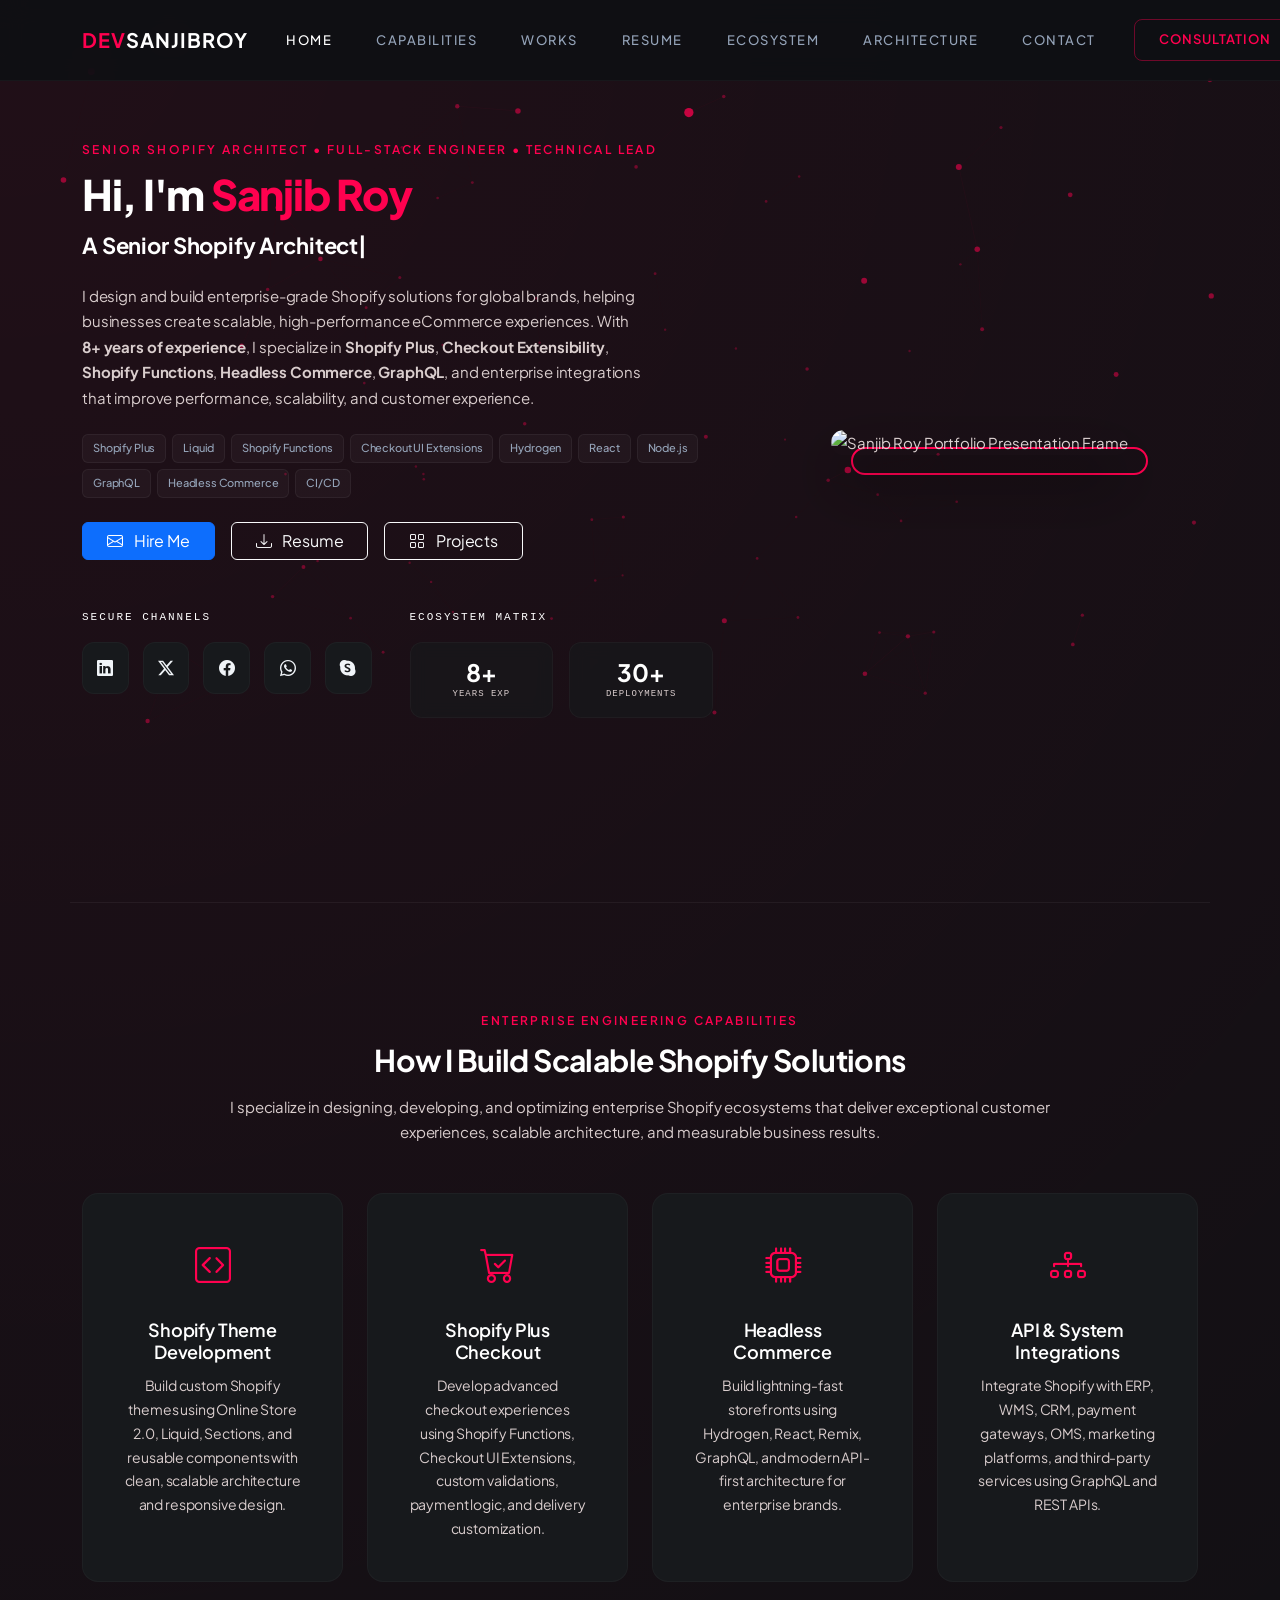
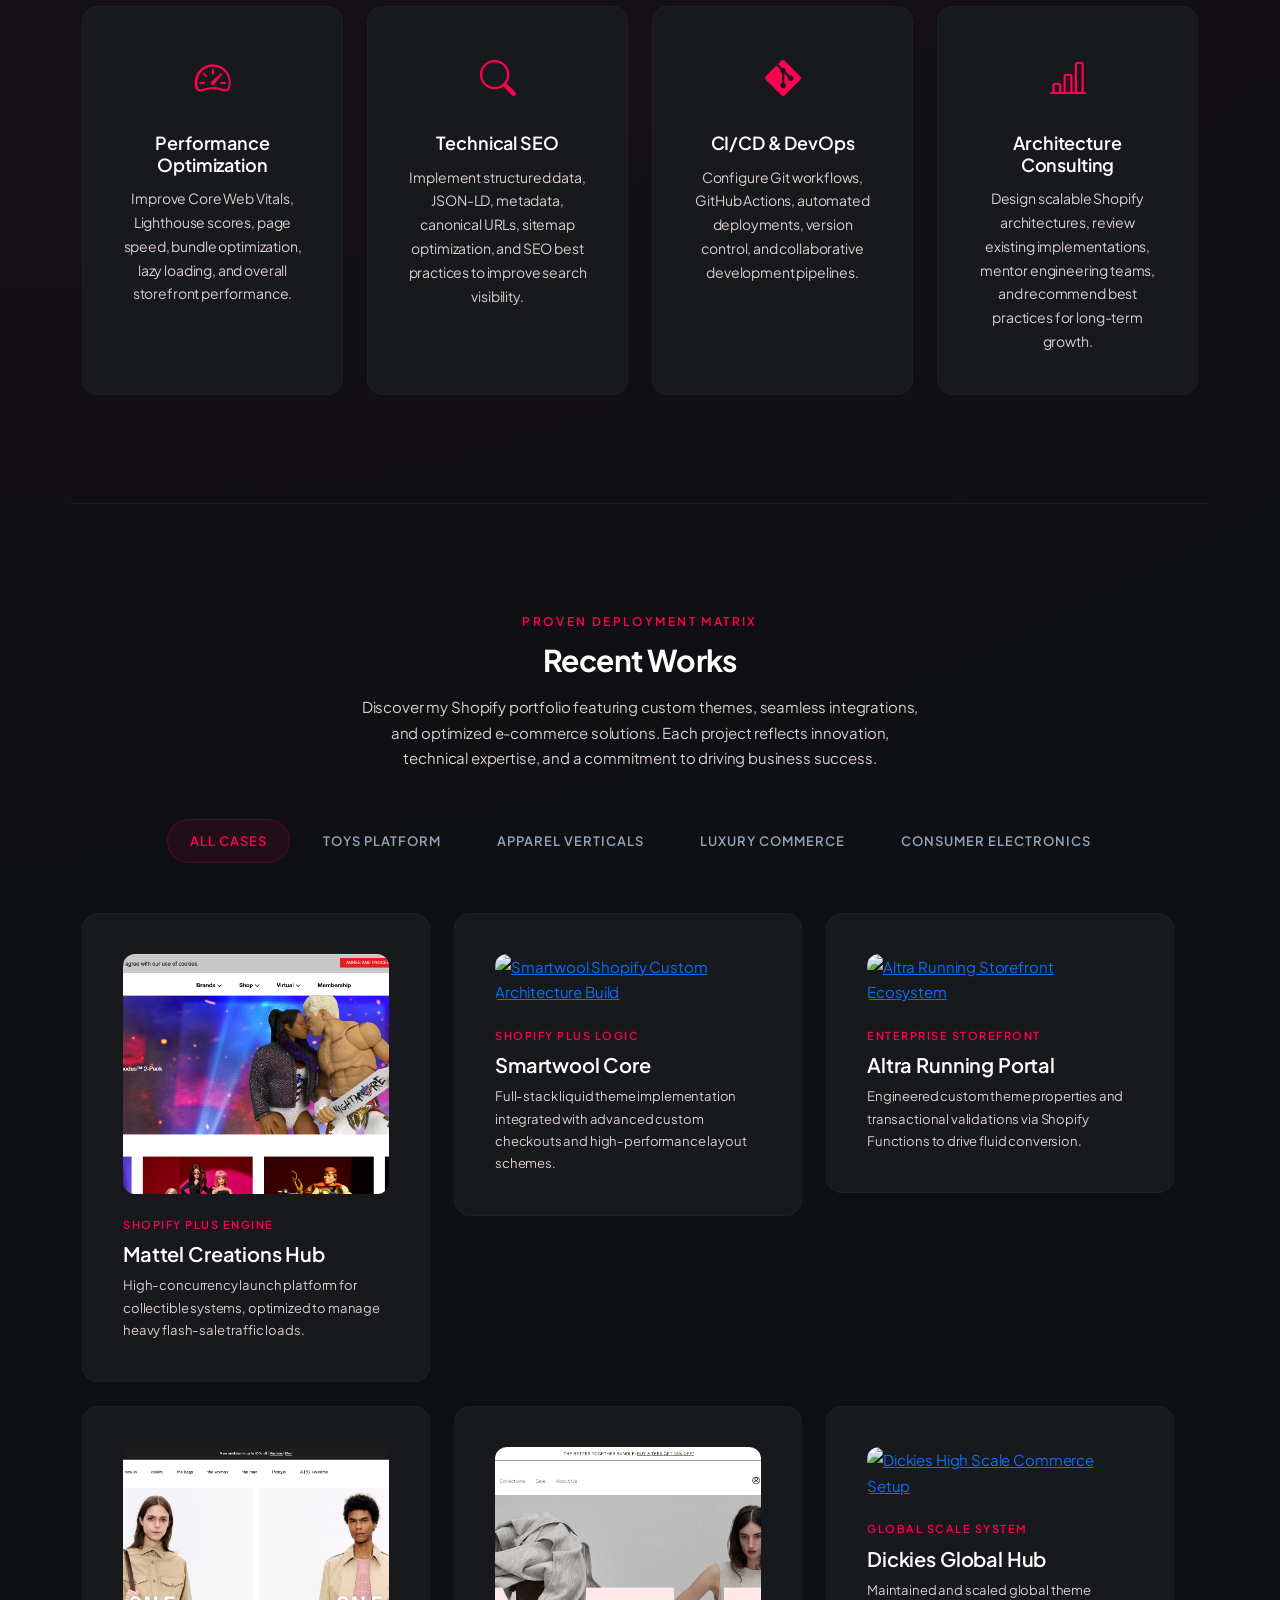
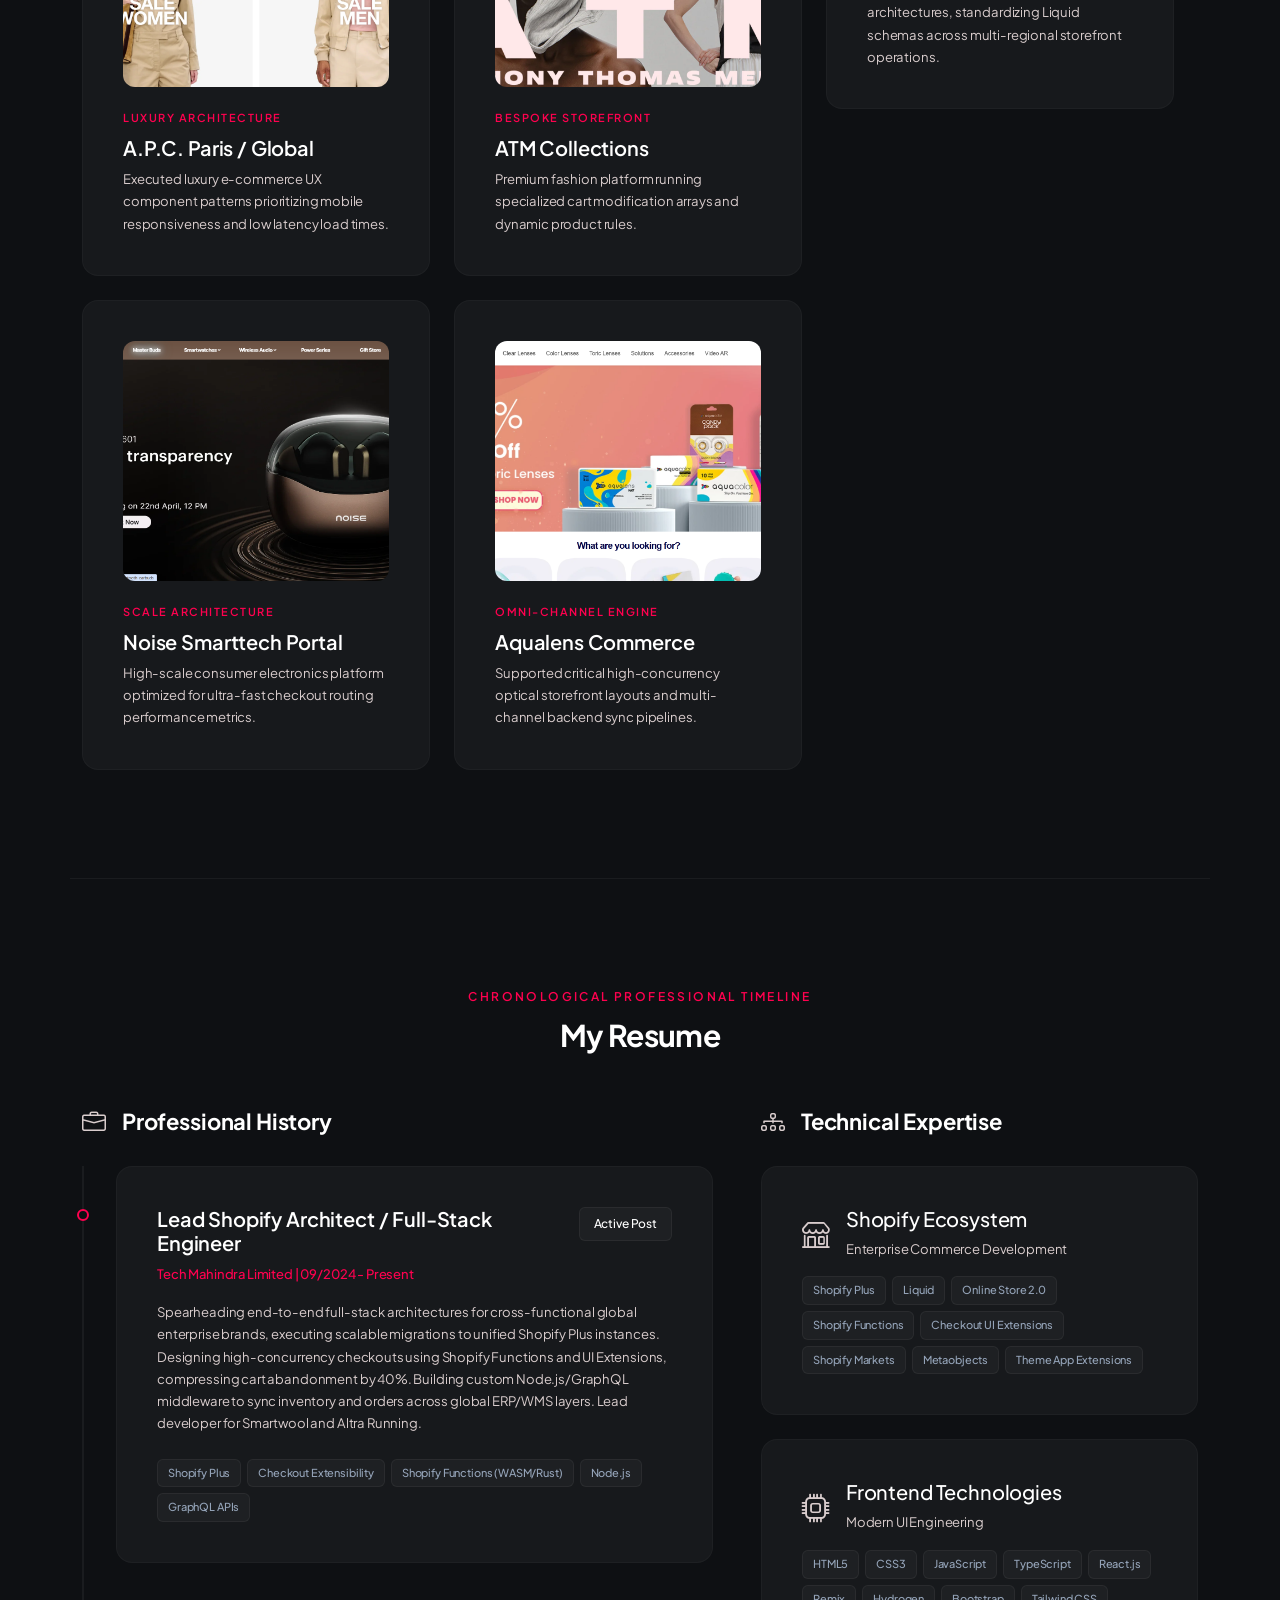
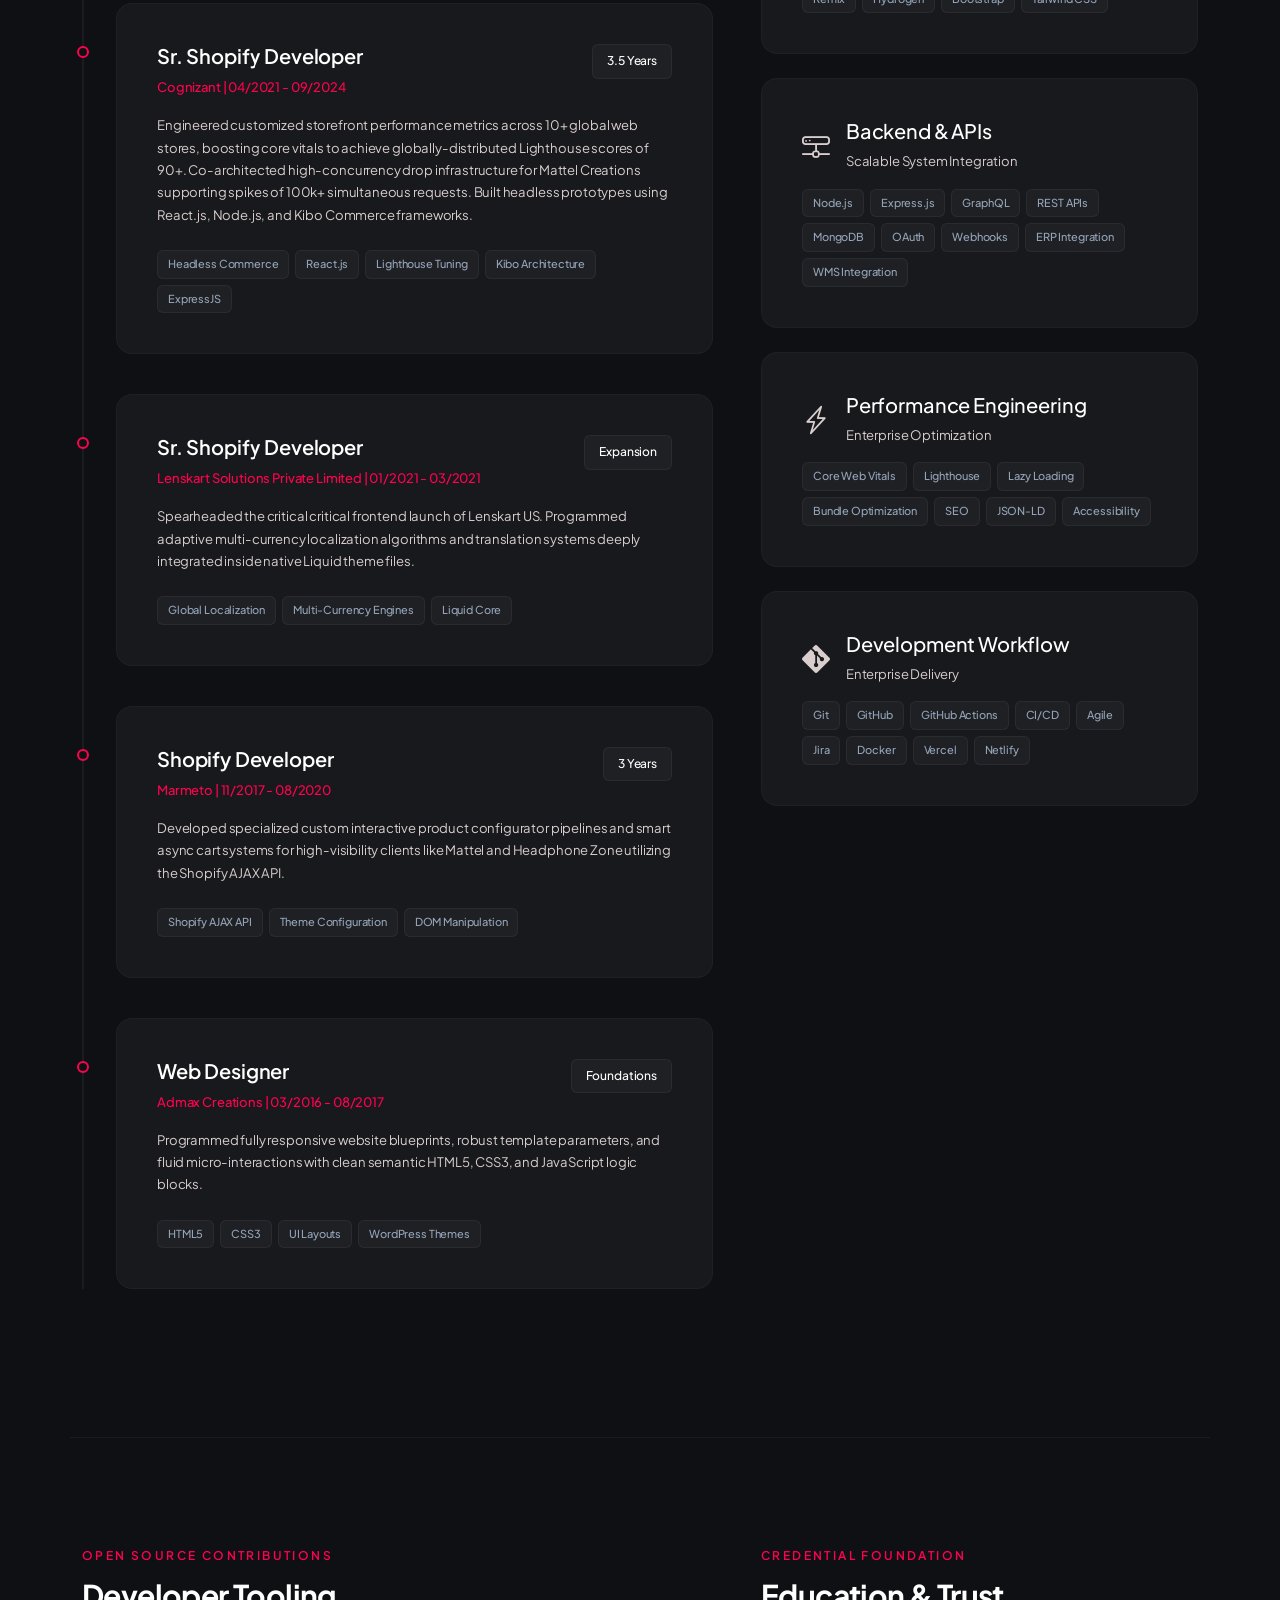
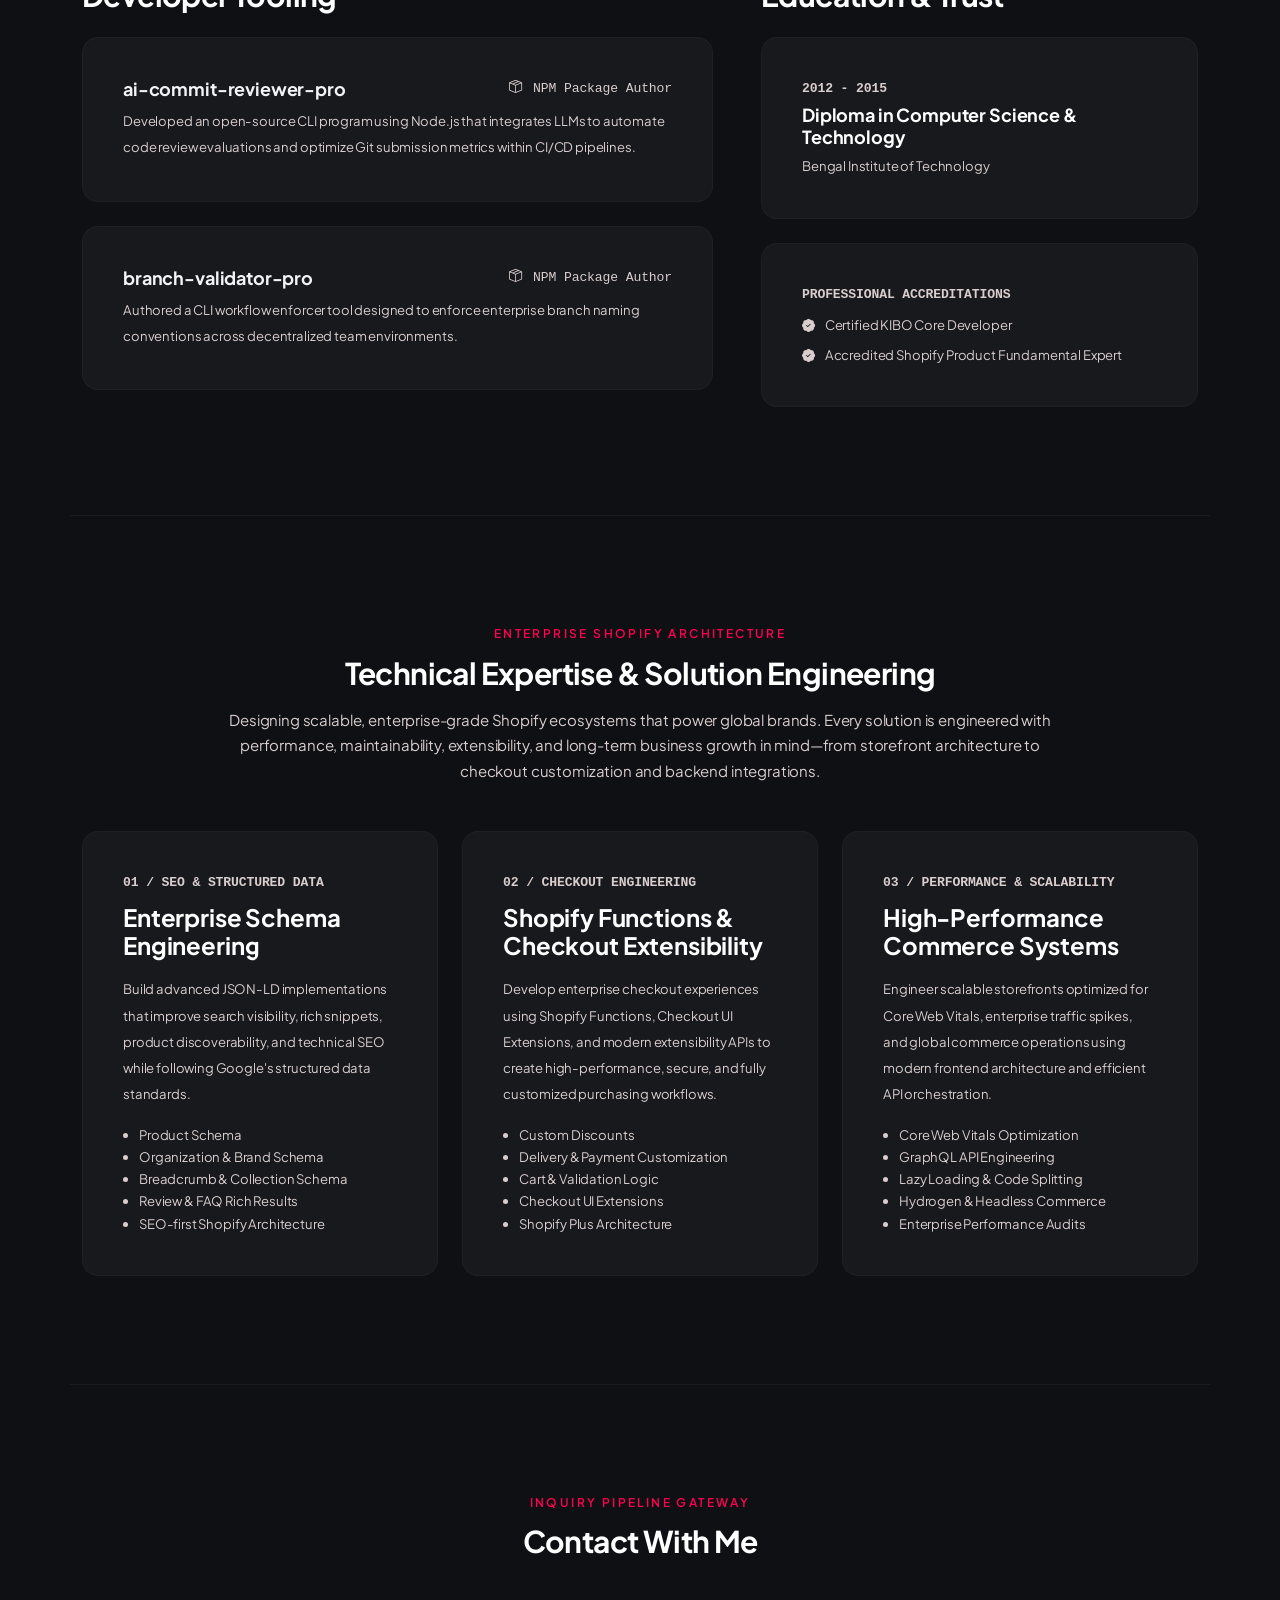
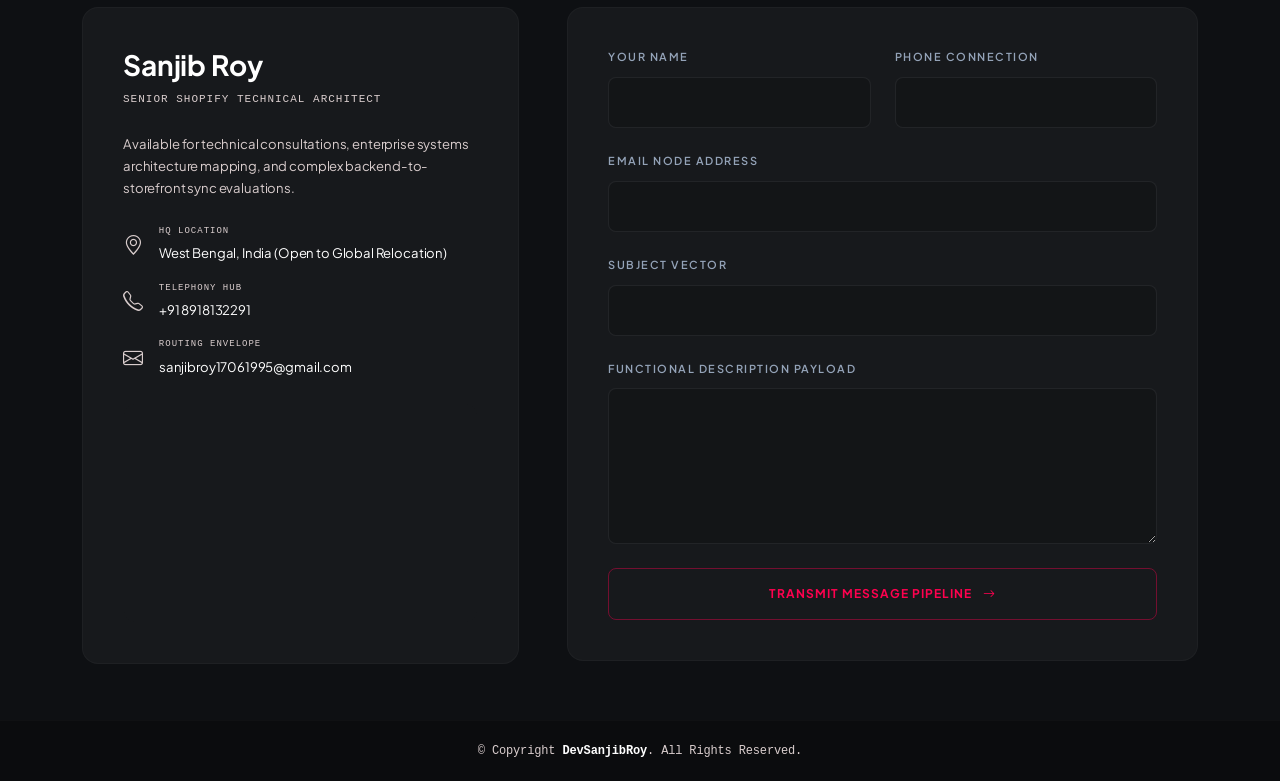
==== commit 92e4352c: "Bufix/ New Cahnges" ====
--- a/index.html
+++ b/index.html
@@ -16,7 +16,7 @@
   <!-- Premium Web Typography -->
   <link rel="preconnect" href="https://fonts.googleapis.com">
   <link rel="preconnect" href="https://fonts.gstatic.com" crossorigin>
-  <link href="https://fonts.googleapis.com/css2?family=Plus+Jakarta+Sans:wght=300;400;500;600;700;800&family=Space+Grotesk:wght=400;500;600;700&display=swap" rel="stylesheet">
+  <link href="https://fonts.googleapis.com/css2?family=Plus+Jakarta+Sans:wght=300;400;500;600;700;800&display=swap" rel="stylesheet">
 
   <!-- Core Third-Party CSS Ecosystem -->
   <link href="assets/vendor/bootstrap/css/bootstrap.min.css" rel="stylesheet">
@@ -60,6 +60,12 @@
     </nav>
   </header>
 
+  <div class="mobile-quick-actions d-lg-none">
+    <!-- <a href="#contact" class="mobile-quick-action primary">Book a Call</a> -->
+    <a href="https://api.whatsapp.com/send/?phone=918918132291&text=Hello+Sanjib%2C+I+would+love+to+connect.&type=custom_url&app_absent=0" class="mobile-quick-action  primary" target="_blank" rel="noopener">WhatsApp</a>
+    <a href="assets/resume/Sanjib_Roy_Resume.pdf" class="mobile-quick-action secondary" target="_blank">Download CV</a>
+  </div>
+
   <main class="main">
 
     <!-- Hero Identity and Immersive Interactive Banner Ecosystem -->
@@ -138,6 +144,7 @@
                   <a href="https://www.linkedin.com/in/sanjib-r-834947100/" class="social-icon-btn" title="LinkedIn Network Platform" target="_blank" rel="noopener"><i class="bi bi-linkedin"></i></a>
                   <a href="https://x.com/SanjibRoy133916" class="social-icon-btn" title="Twitter System Network" target="_blank" rel="noopener"><i class="bi bi-twitter-x"></i></a>
                   <a href="https://www.facebook.com/profile.php?id=61566955002980" class="social-icon-btn" title="Facebook Business Profile" target="_blank" rel="noopener"><i class="bi bi-facebook"></i></a>
+                  <a href="https://api.whatsapp.com/send/?phone=91918918132291&text=Hello+Sanjib%2C+I+would+love+to+connect.&type=custom_url&app_absent=0" class="social-icon-btn whatsapp-btn" title="WhatsApp Quick Contact" target="_blank" rel="noopener"><i class="bi bi-whatsapp"></i></a>
                   <a href="live:.cid.7a4bb0bb41f793a1" class="social-icon-btn" title="Skype Voice Comms Layer"><i class="bi bi-skype"></i></a>
                 </div>
               </div>
@@ -1100,7 +1107,7 @@
   </main>
 
   <!-- Global Portal Footprint Footer Layout -->
-  <footer id="footer" class="py-5 bg-dark border-top border-dark text-center" style="background-color: #0b0c0e !important; border-color: rgba(255,255,255,0.02) !important;">
+  <footer id="footer" class="bg-dark border-top border-dark text-center" style="background-color: #0b0c0e !important; border-color: rgba(255,255,255,0.02) !important;">
     <div class="container text-muted small font-monospace" style="font-size:12px;">
       <p class="mb-0">&copy; Copyright <strong class="text-white">DevSanjibRoy</strong>. All Rights Reserved.</p>
     </div>
--- a/assets/css/index.css
+++ b/assets/css/index.css
@@ -6,18 +6,29 @@
     --color-bg-card-hover: #1f2226;
     --text-main: #f0f4f8;
     --text-muted: #94a3b8;
-    --font-display: 'Space Grotesk', sans-serif;
+    --font-display: 'Plus Jakarta Sans', sans-serif;
     --font-body: 'Plus Jakarta Sans', sans-serif;
     --border-subtle: rgba(255, 255, 255, 0.03);
     --border-hover: rgba(255, 1, 79, 0.2);
 }
 
+html {
+    scroll-behavior: smooth;
+}
+
 body {
     background-color: var(--color-bg-main);
+    background-image: radial-gradient(circle at top left, rgba(255, 1, 79, 0.08), transparent 30%);
     color: var(--text-main);
     font-family: var(--font-body);
+    font-size: 15px;
+    line-height: 1.7;
     overflow-x: hidden;
     letter-spacing: -0.01em;
+}
+
+body, p, body .text-muted{
+    color: #d9cdcd !important;
 }
 
 /* --- CREATIVE EXPERT CURSOR LAYER --- */
@@ -35,6 +46,11 @@
     a, button, .portfolio-filter-nav li, .social-icon-btn {
     cursor: none !important;
     }
+}
+
+#footer{
+    padding-top: 20px;
+    padding-bottom: 20px;
 }
 
 #services .premium-card {
@@ -94,22 +110,23 @@
 /* Section Layout Header Engine */
 .subtitle-tracker {
     color: var(--color-primary);
-    font-size: 13px;
+    font-size: 12px;
     font-weight: 600;
-    letter-spacing: 3px;
+    letter-spacing: 2.4px;
     text-transform: uppercase;
     display: block;
-    margin-bottom: 12px;
+    margin-bottom: 10px;
     font-family: var(--font-display);
 }
 
 .title-tracker {
-    font-size: 42px;
+    font-size: 30px;
     font-weight: 700;
     color: #ffffff;
     letter-spacing: -0.02em;
     font-family: var(--font-display);
-    margin-bottom: 20px;
+    margin-bottom: 16px;
+    line-height: 1.2;
 }
 
 /* Navigation Overlay Styles */
@@ -119,6 +136,57 @@
     -webkit-backdrop-filter: blur(12px);
     padding: 18px 0;
     border-bottom: 1px solid rgba(255, 255, 255, 0.03);
+}
+
+.navbar-toggler {
+    padding: 0.45rem 0.65rem;
+    border-radius: 999px;
+    background: rgba(255, 255, 255, 0.05);
+    border: 1px solid rgba(255, 255, 255, 0.08);
+}
+
+.navbar-toggler:focus {
+    box-shadow: none;
+}
+
+.mobile-quick-actions {
+    position: fixed;
+    left: 50%;
+    bottom: 0;
+    transform: translateX(-50%);
+    z-index: 1050;
+    display: flex;
+    gap: 10px;
+    padding: 10px;
+    background: rgb(32 37 45 / 90%);
+    border: 1px solid rgba(255, 255, 255, 0.08);
+    box-shadow: 0 14px 34px rgba(0, 0, 0, 0.35);
+    backdrop-filter: blur(6px);
+    -webkit-backdrop-filter: blur(12px);
+    width: 100%;
+    justify-content: center;
+}
+
+.mobile-quick-action {
+    display: inline-flex;
+    align-items: center;
+    justify-content: center;
+    padding: 8px 14px;
+    border-radius: 999px;
+    font-size: 12px;
+    font-weight: 600;
+    text-decoration: none;
+    letter-spacing: 0.04em;
+}
+
+.mobile-quick-action.primary {
+    background: linear-gradient(135deg, var(--color-primary), #ff4f74);
+    color: #ffffff;
+}
+
+.mobile-quick-action.secondary {
+    color: var(--text-main);
+    background: rgba(255, 255, 255, 0.06);
 }
 
 .navbar-brand-custom {
@@ -176,10 +244,10 @@
 }
 
 .hero-title {
-    font-size: 56px;
+    font-size: 42px;
     font-weight: 800;
     color: #ffffff;
-    line-height: 1.15;
+    line-height: 1.12;
     font-family: var(--font-display);
     letter-spacing: -0.03em;
 }
@@ -189,18 +257,17 @@
 }
 
 .hero-specialty {
-    font-size: 32px;
+    font-size: 22px;
     font-weight: 700;
     color: #ffffff;
-    margin-top: 12px;
+    margin-top: 10px;
     font-family: var(--font-display);
 }
 
 .hero-description {
-    font-size: 16px;
-    line-height: 1.8;
-    color: var(--text-muted);
-    margin-top: 25px;
+    font-size: 15px;
+    line-height: 1.7;
+    margin-top: 18px;
     max-width: 90%;
 }
 
@@ -225,6 +292,19 @@
     transform: translateY(-3px);
 }
 
+.social-icon-btn.whatsapp-btn:hover,
+.mobile-quick-action.whatsapp:hover {
+    border-color: #25d366;
+    color: #25d366;
+    box-shadow: 0 0 0 1px rgba(37, 211, 102, 0.2), 0 10px 24px rgba(37, 211, 102, 0.16);
+}
+
+.mobile-quick-action.whatsapp {
+    color: #25d366;
+    background: rgba(37, 211, 102, 0.12);
+    border: 1px solid rgba(37, 211, 102, 0.24);
+}
+
 .hero-img-wrap {
     position: relative;
 }
@@ -267,17 +347,16 @@
 }
 
 .feature-card-title {
-    font-size: 20px;
+    font-size: 18px;
     font-weight: 600;
     color: #ffffff;
-    margin-bottom: 14px;
+    margin-bottom: 12px;
     font-family: var(--font-display);
 }
 
 .feature-card-text {
     font-size: 14px;
     line-height: 1.7;
-    color: var(--text-muted);
     margin-bottom: 0;
 }
 
@@ -504,14 +583,199 @@
 }
 
 /* Responsive Device Layout Configurations */
+@keyframes mobileFloatGlow {
+    0% { transform: translate3d(0, 0, 0) scale(1); }
+    100% { transform: translate3d(-6px, 8px, 0) scale(1.04); }
+}
+
 @media (max-width: 991px) {
-    .title-tracker { font-size: 32px; }
-    .hero-title { font-size: 40px; }
-    .hero-specialty { font-size: 24px; }
+    .title-tracker { font-size: 26px; }
+    .hero-title { font-size: 32px; line-height: 1.08; }
+    .hero-specialty { font-size: 18px; }
     .timeline-header-meta { flex-direction: column; gap: 8px; }
-    .premium-card { padding: 30px; }
-    .hero-container{
+    .premium-card { padding: 26px; }
+    .hero-container { padding-top: 110px; padding-bottom: 70px; }
+    main.main { overflow: hidden; }
+    .navbar-nav { padding: 12px 0 4px; gap: 4px; }
+    .nav-link-custom { margin: 0; padding: 10px 0; font-size: 12px; }
+    .btn-action-premium { width: 100%; text-align: center; margin-top: 8px; }
+}
+
+@media (max-width: 767px) {
+    .portfolio-filter-nav li{
+        padding: 5px 12px;
+        font-size: 11px;
+    }
+    #footer{
+        padding-bottom: 80px;
         padding-top: 0;
+    }
+    #expert-canvas-cursor { display: none; }
+    .hero-container {
+        padding-top: 120px;
+        padding-bottom: 60px;
+        position: relative;
+    }
+
+    .hero-container::before {
+        content: "";
+        position: absolute;
+        inset: 0;
+        background: linear-gradient(135deg, rgba(255, 1, 79, 0.16), transparent 60%);
+        pointer-events: none;
+        border-radius: 0 0 24px 24px;
+    }
+
+    .hero-container::after {
+        content: "";
+        position: absolute;
+        width: 180px;
+        height: 180px;
+        right: -24px;
+        top: 4px;
+        background: radial-gradient(circle, rgba(255, 1, 79, 0.28), transparent 70%);
+        filter: blur(24px);
+        opacity: 0.9;
+        animation: mobileFloatGlow 5s ease-in-out infinite alternate;
+        pointer-events: none;
+    }
+
+    .subtitle-tracker {
+        font-size: 11px;
+        letter-spacing: 2px;
+        margin-bottom: 10px;
+    }
+
+    .hero-title {
+        font-size: 28px;
+        line-height: 1.05;
+        margin-bottom: 6px;
+    }
+
+    .hero-specialty {
+        font-size: 17px;
+        margin-top: 8px;
+    }
+
+    .hero-description {
+        font-size: 14px;
+        line-height: 1.65;
+        max-width: 100%;
+        margin-top: 14px;
+    }
+
+    .hero-img-wrap {
+        margin-top: 16px;
+        margin-bottom: 4px;
+    }
+
+    .hero-img-wrap img {
+        max-width: 260px;
+    }
+
+    .hero-img-wrap::before {
+        top: 10px;
+        left: 10px;
+        border-radius: 20px;
+    }
+
+    .hero-container .d-flex.flex-wrap.gap-3.mb-5 {
+        flex-direction: column;
+        gap: 10px;
+    }
+
+    .hero-container .d-flex.flex-wrap.gap-3.mb-5 .btn {
+        width: 100%;
+        justify-content: center;
+    }
+
+    .timeline-skills-tag-cloud {
+        gap: 8px;
+        margin-top: 10px;
+    }
+
+    .timeline-skills-tag-cloud span {
+        padding: 7px 11px;
+        font-size: 10.5px;
+        border-radius: 999px;
+    }
+
+    .social-icon-btn {
+        width: 44px;
+        height: 44px;
+        line-height: 42px;
+        margin-right: 10px;
+        border-radius: 14px;
+    }
+
+    .section-separator {
+        margin-top: 28px;
+        margin-bottom: 28px;
+    }
+
+    .premium-card {
+        padding: 20px;
+        border-radius: 18px;
+        position: relative;
+        overflow: hidden;
+    }
+
+    .premium-card::after {
+        content: "";
+        position: absolute;
+        inset: 0;
+        background: linear-gradient(135deg, rgba(255, 1, 79, 0.12), transparent 55%);
+        opacity: 0;
+        transition: opacity 0.3s ease;
+        pointer-events: none;
+    }
+
+    .premium-card:active::after,
+    .premium-card:hover::after {
+        opacity: 1;
+    }
+
+    .premium-card:active {
+        transform: scale(0.99);
+    }
+
+    .portfolio-item-thumbnail img {
+        height: 190px;
+    }
+
+    .timeline-container-main {
+        border-left: 1px solid rgba(255, 255, 255, 0.08);
+        padding-left: 18px;
+    }
+
+    .timeline-node-item::before {
+        left: -24px;
+        top: 18px;
+        width: 10px;
+        height: 10px;
+    }
+
+    .navbar-collapse {
+        background: rgba(10, 12, 15, 0.96);
+        border: 1px solid rgba(255, 255, 255, 0.06);
+        border-radius: 18px;
+        margin-top: 10px;
+        padding: 8px;
+    }
+
+    .navbar-nav {
+        align-items: flex-start !important;
+    }
+
+    .nav-link-custom {
+        margin: 0 0 6px;
+        padding: 10px 12px;
+        display: block;
+        border-radius: 10px;
+    }
+
+    .nav-link-custom:hover, .nav-link-custom.active {
+        background: rgba(255, 1, 79, 0.12);
     }
 }
 
@@ -528,12 +792,10 @@
   top: 0;
   left: 0;
 }
-.index-page .text-muted{
-    color: #e6e1e1 !important;
-}
 
 #developer-ecosystem .premium-card a{
     text-decoration: none;
     color: var(--text-main);
     cursor: pointer;
-}+}
+
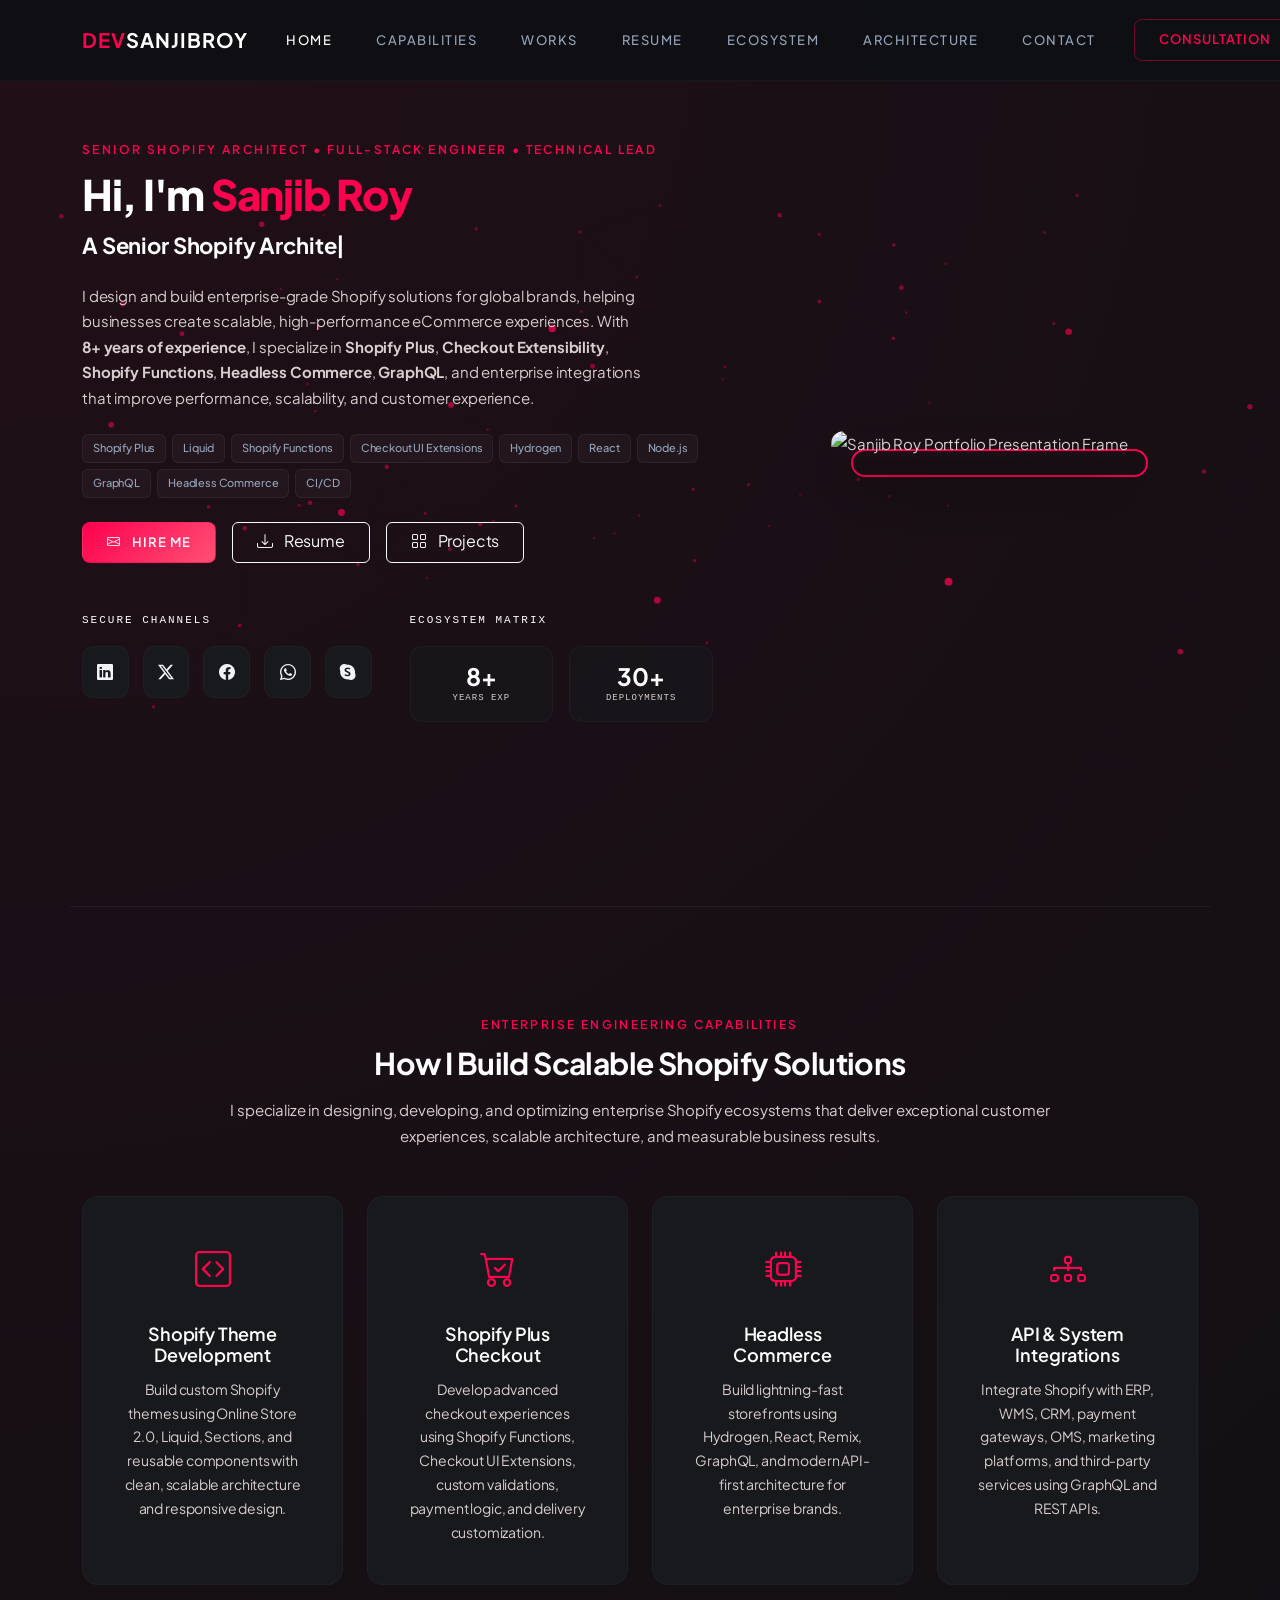
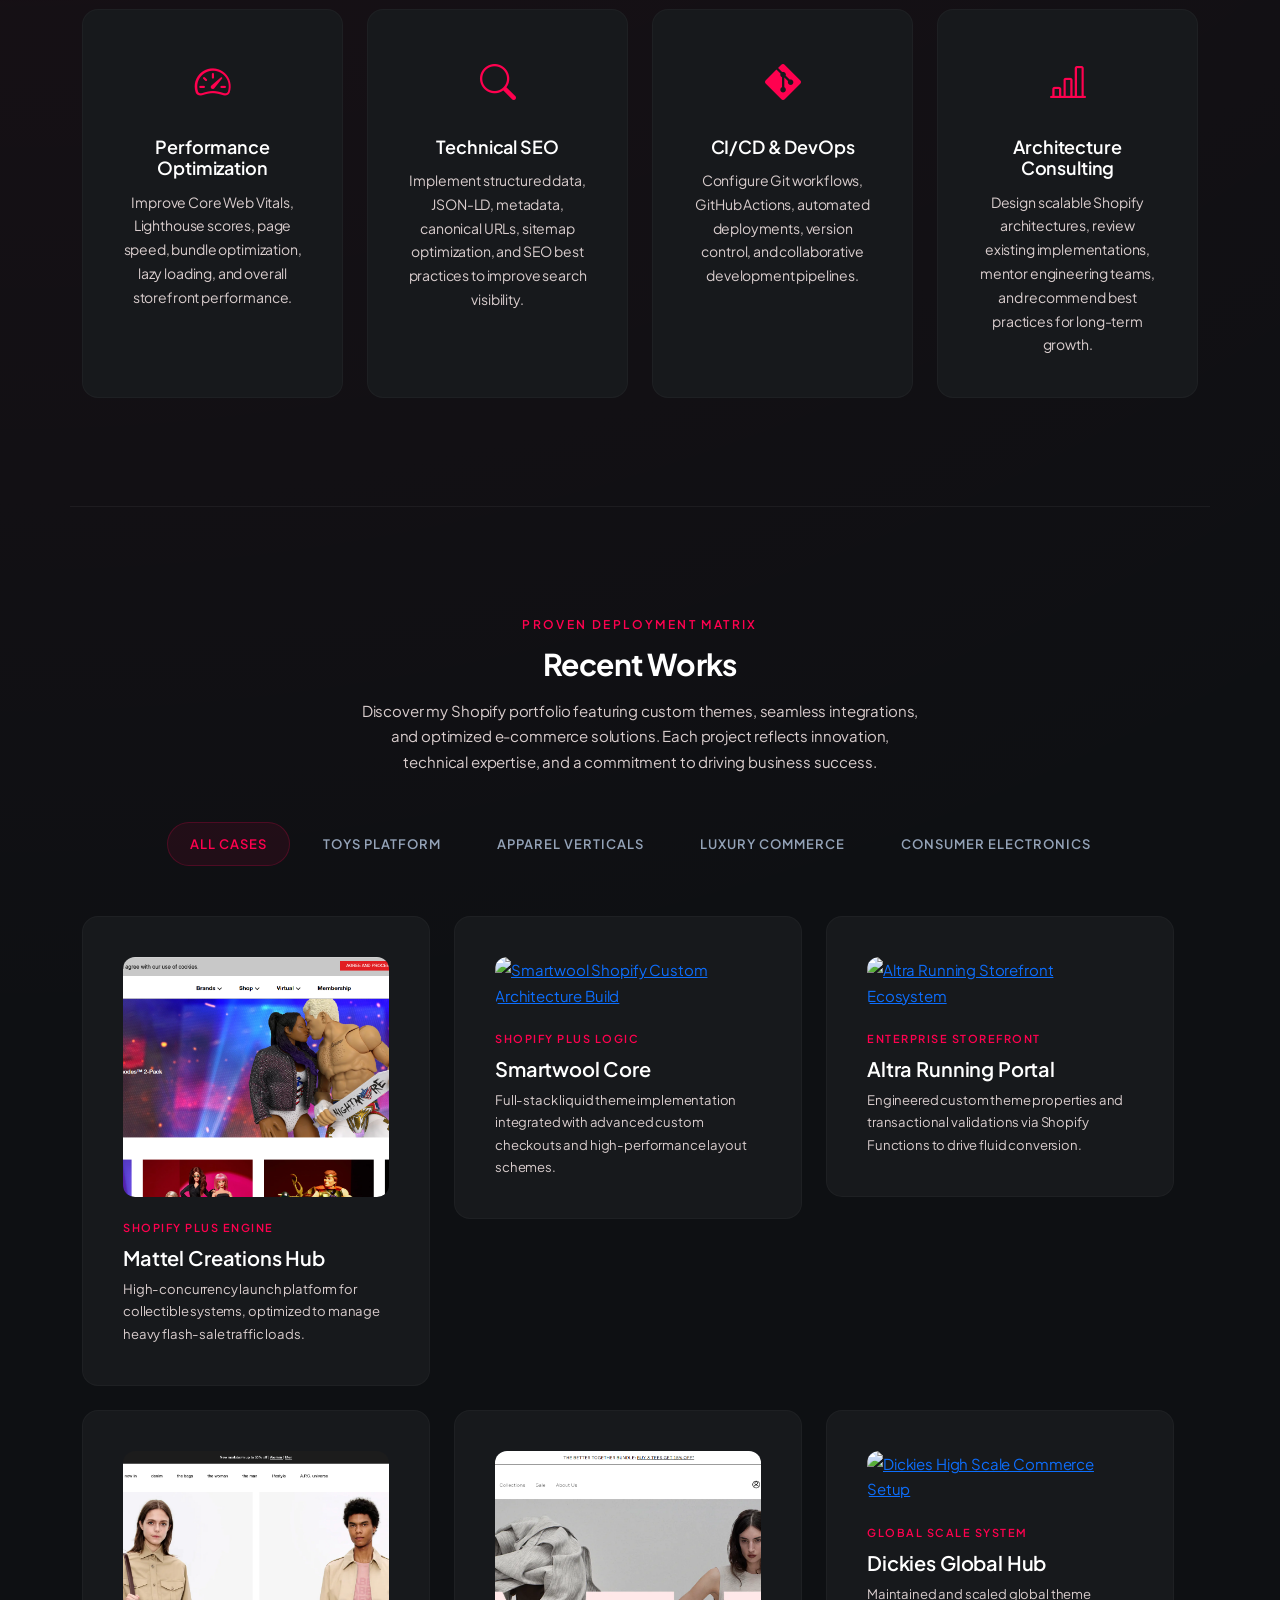
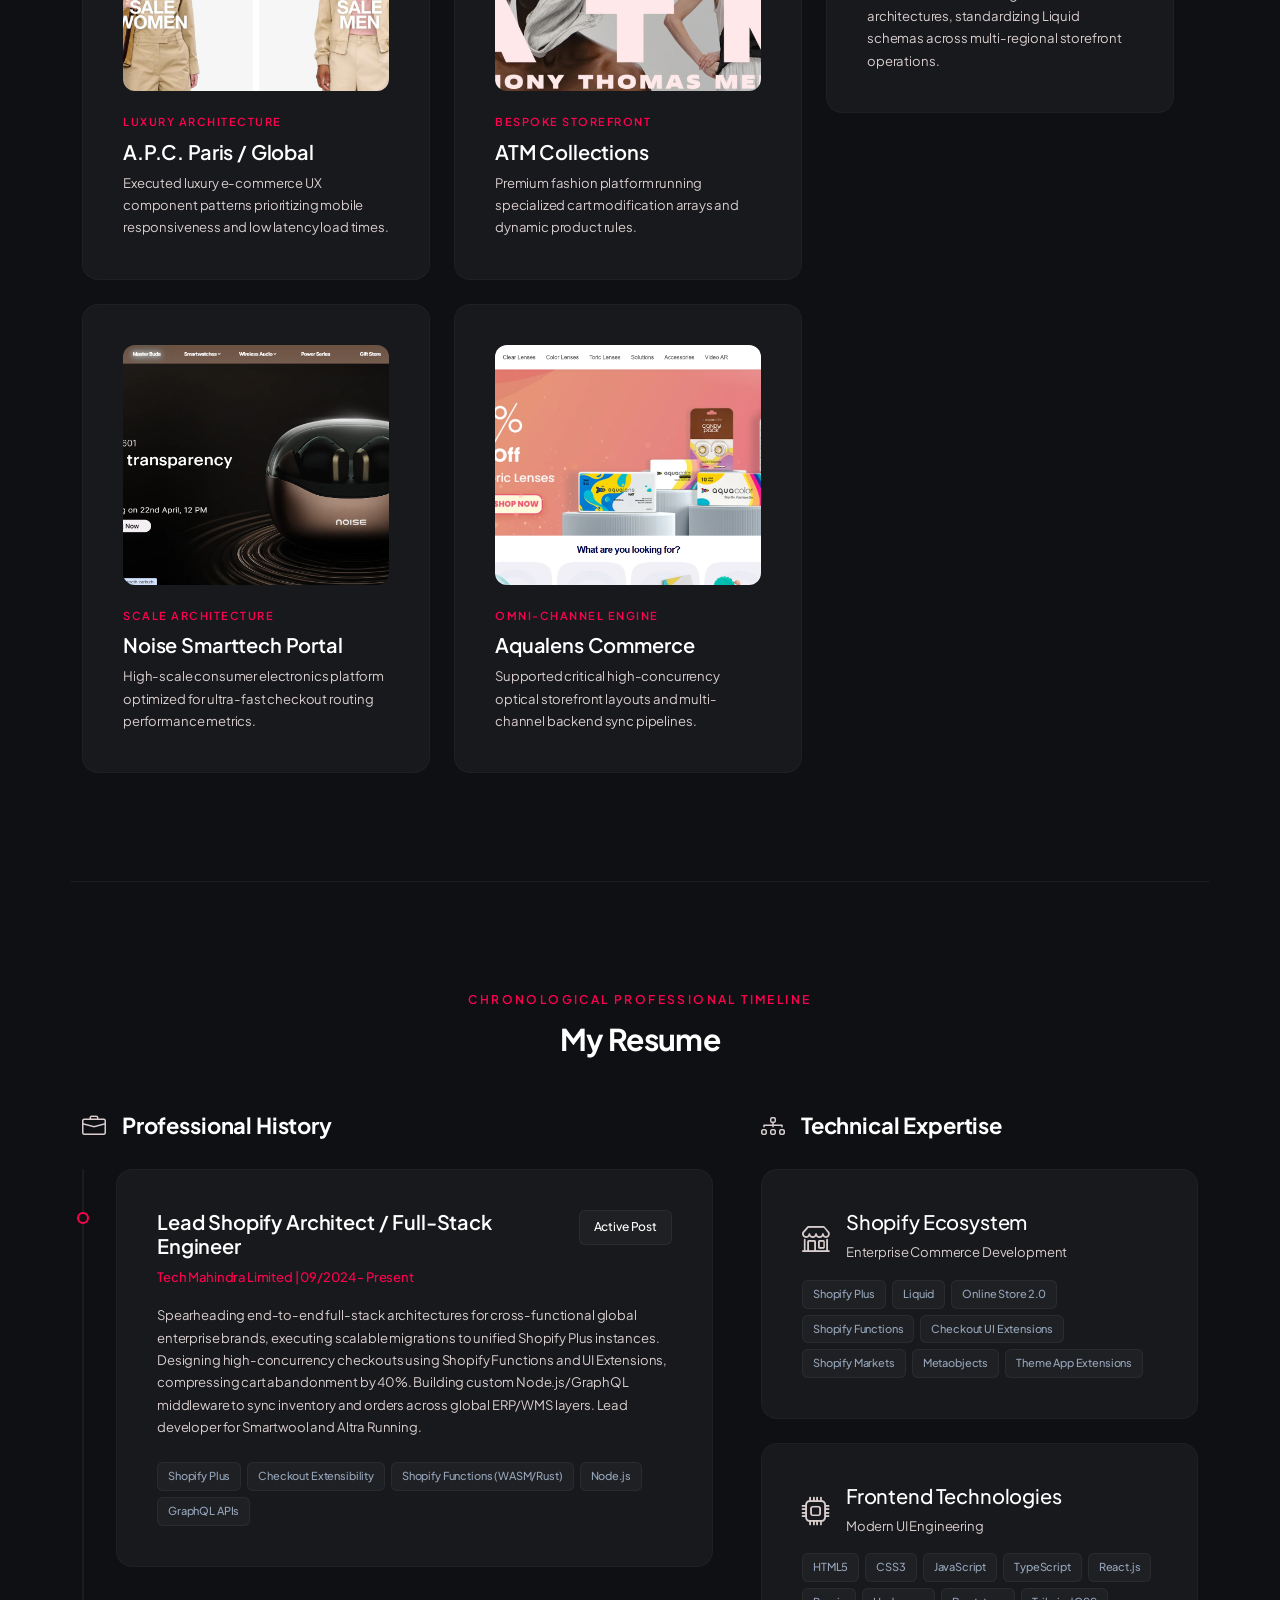
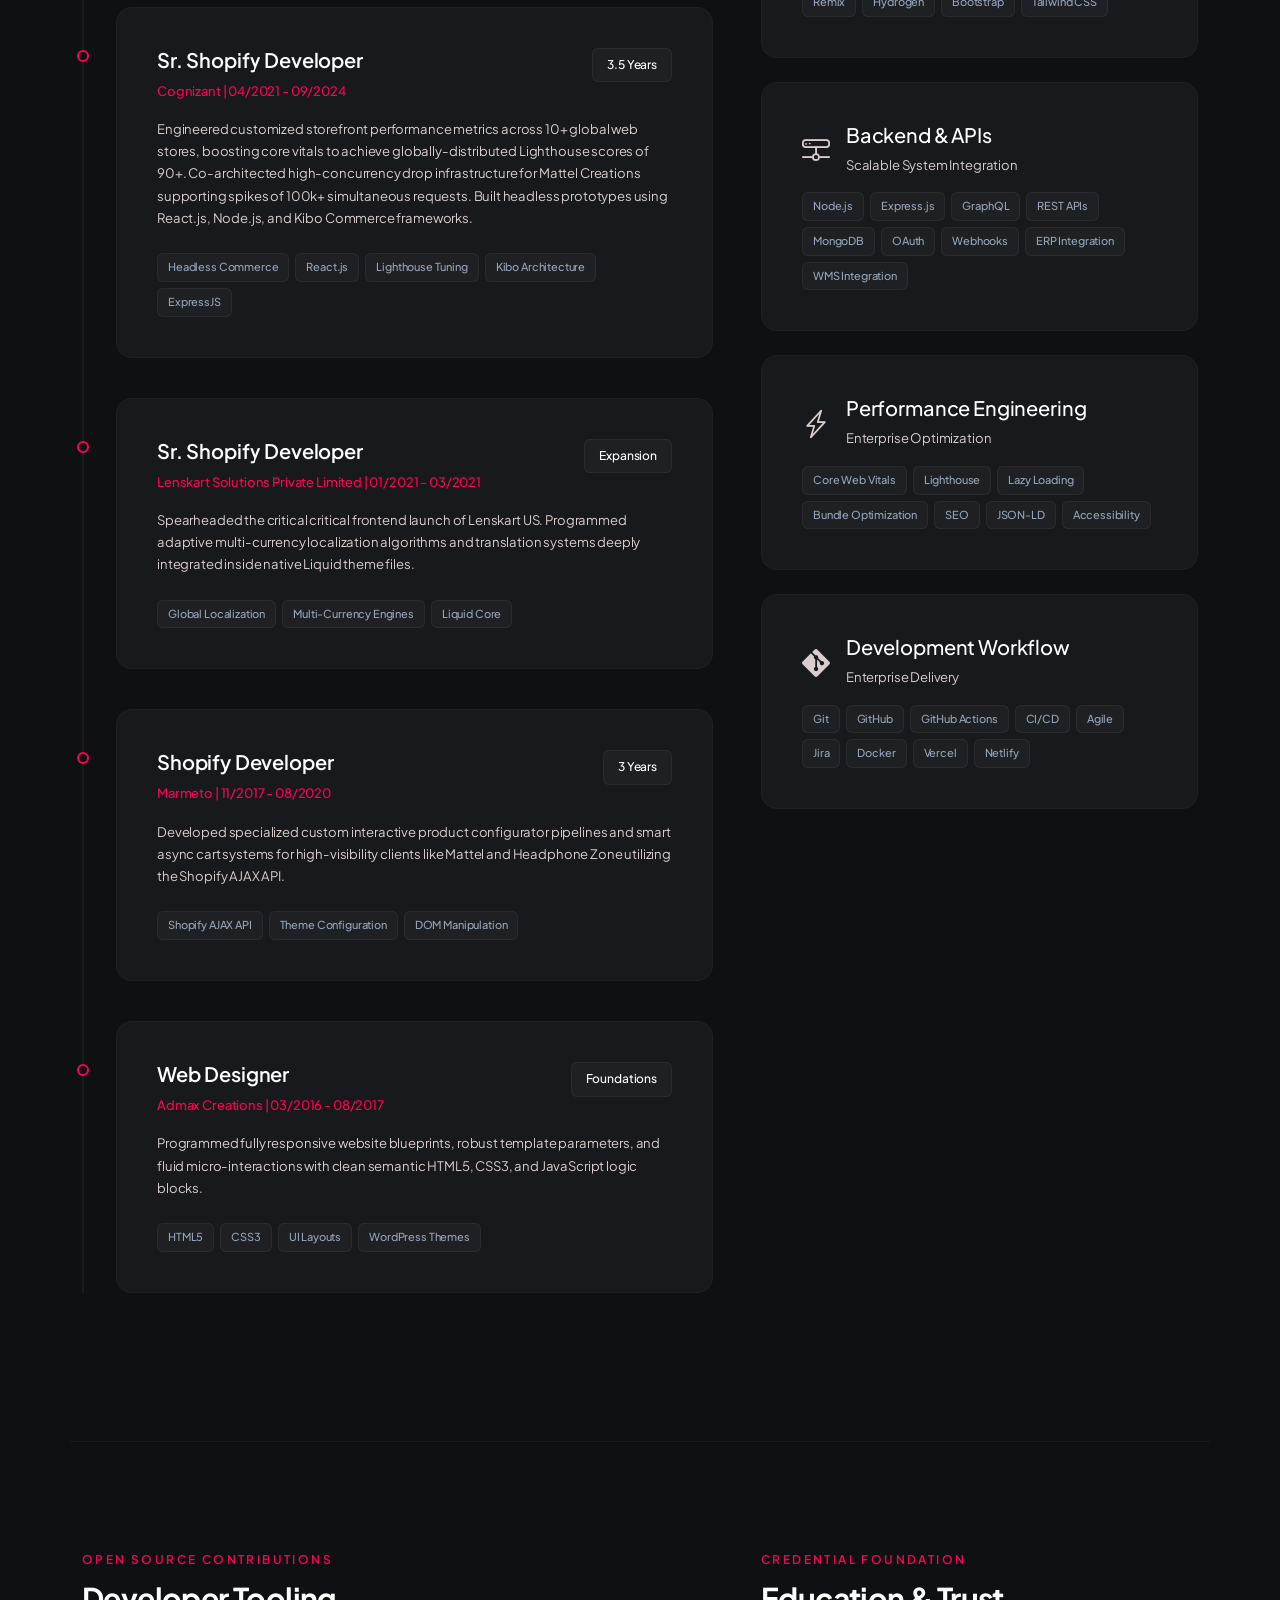
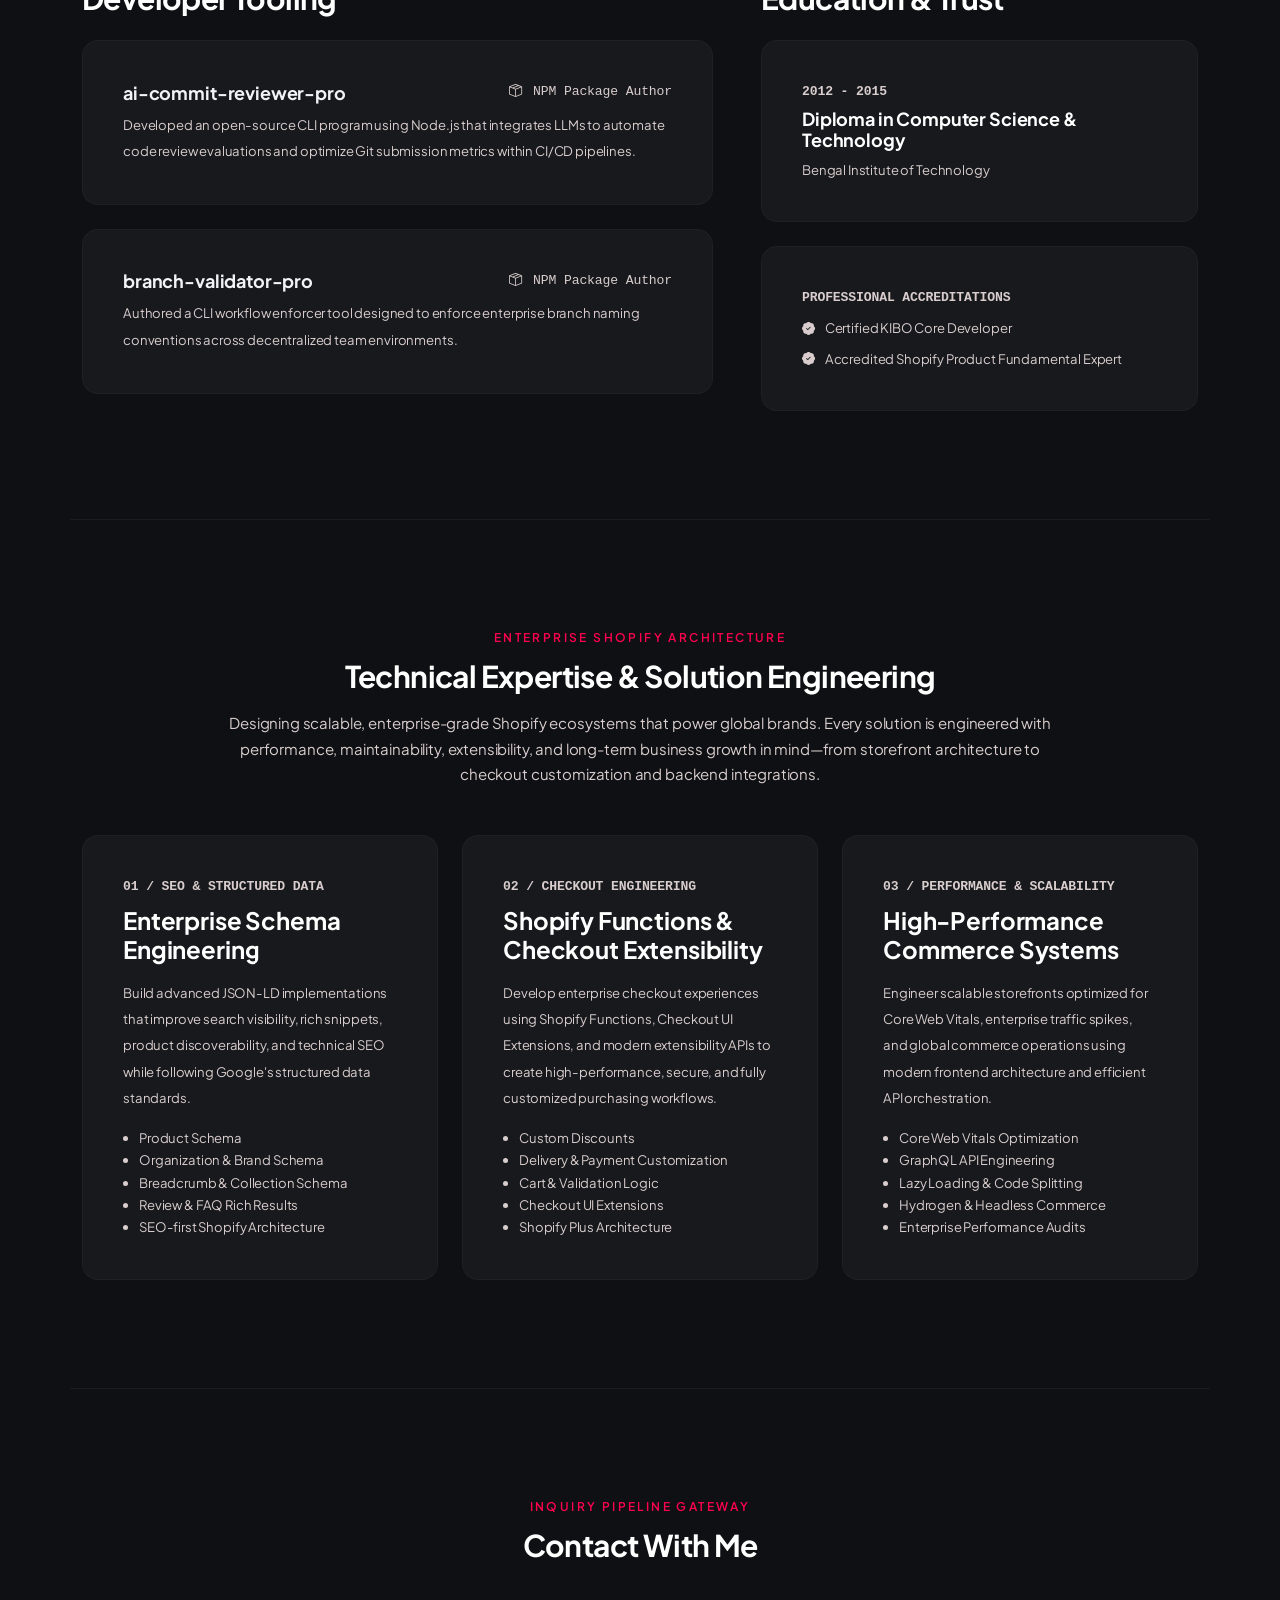
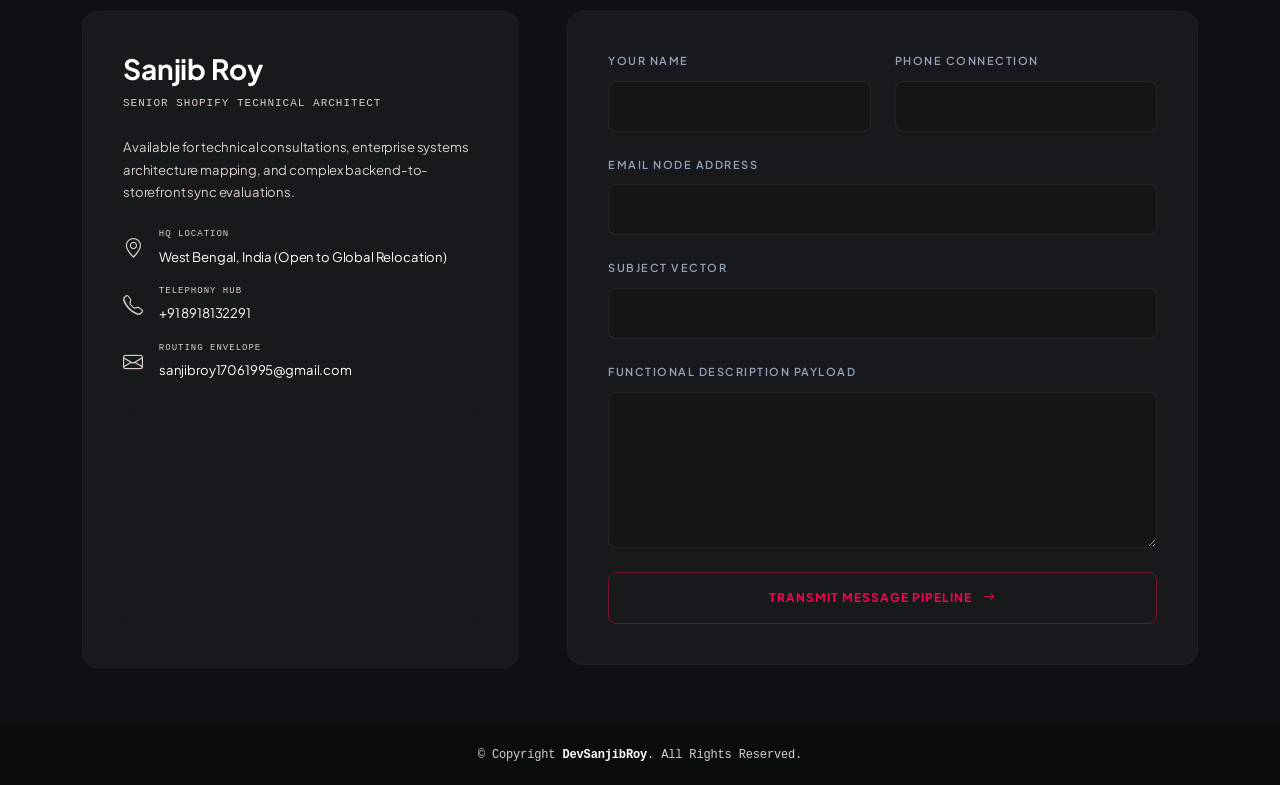
==== commit 8f7392b3: "Bufix/ New Cahnges" ====
--- a/index.html
+++ b/index.html
@@ -113,7 +113,7 @@
             </div>
             <div class="d-flex flex-wrap gap-3 mb-5">
 
-                <a href="#contact" class="btn btn-primary px-4">
+                <a href="#contact" class="btn btn-primary-hire px-4">
 
                     <i class="bi bi-envelope me-2"></i>
                     Hire Me
--- a/assets/css/index.css
+++ b/assets/css/index.css
@@ -29,6 +29,19 @@
 
 body, p, body .text-muted{
     color: #d9cdcd !important;
+}
+
+.btn-primary-hire{
+    background: linear-gradient(135deg, var(--color-primary), #ff4f74);
+    color: #ffffff !important;
+    border: 1px solid rgba(255, 1, 79, 0.4);
+    border-radius: 8px;
+    font-size: 13px;
+    font-weight: 600;
+    padding: 10px 24px;
+    text-transform: uppercase;
+    letter-spacing: 1px;
+    transition: all 0.3s ease;
 }
 
 /* --- CREATIVE EXPERT CURSOR LAYER --- */
